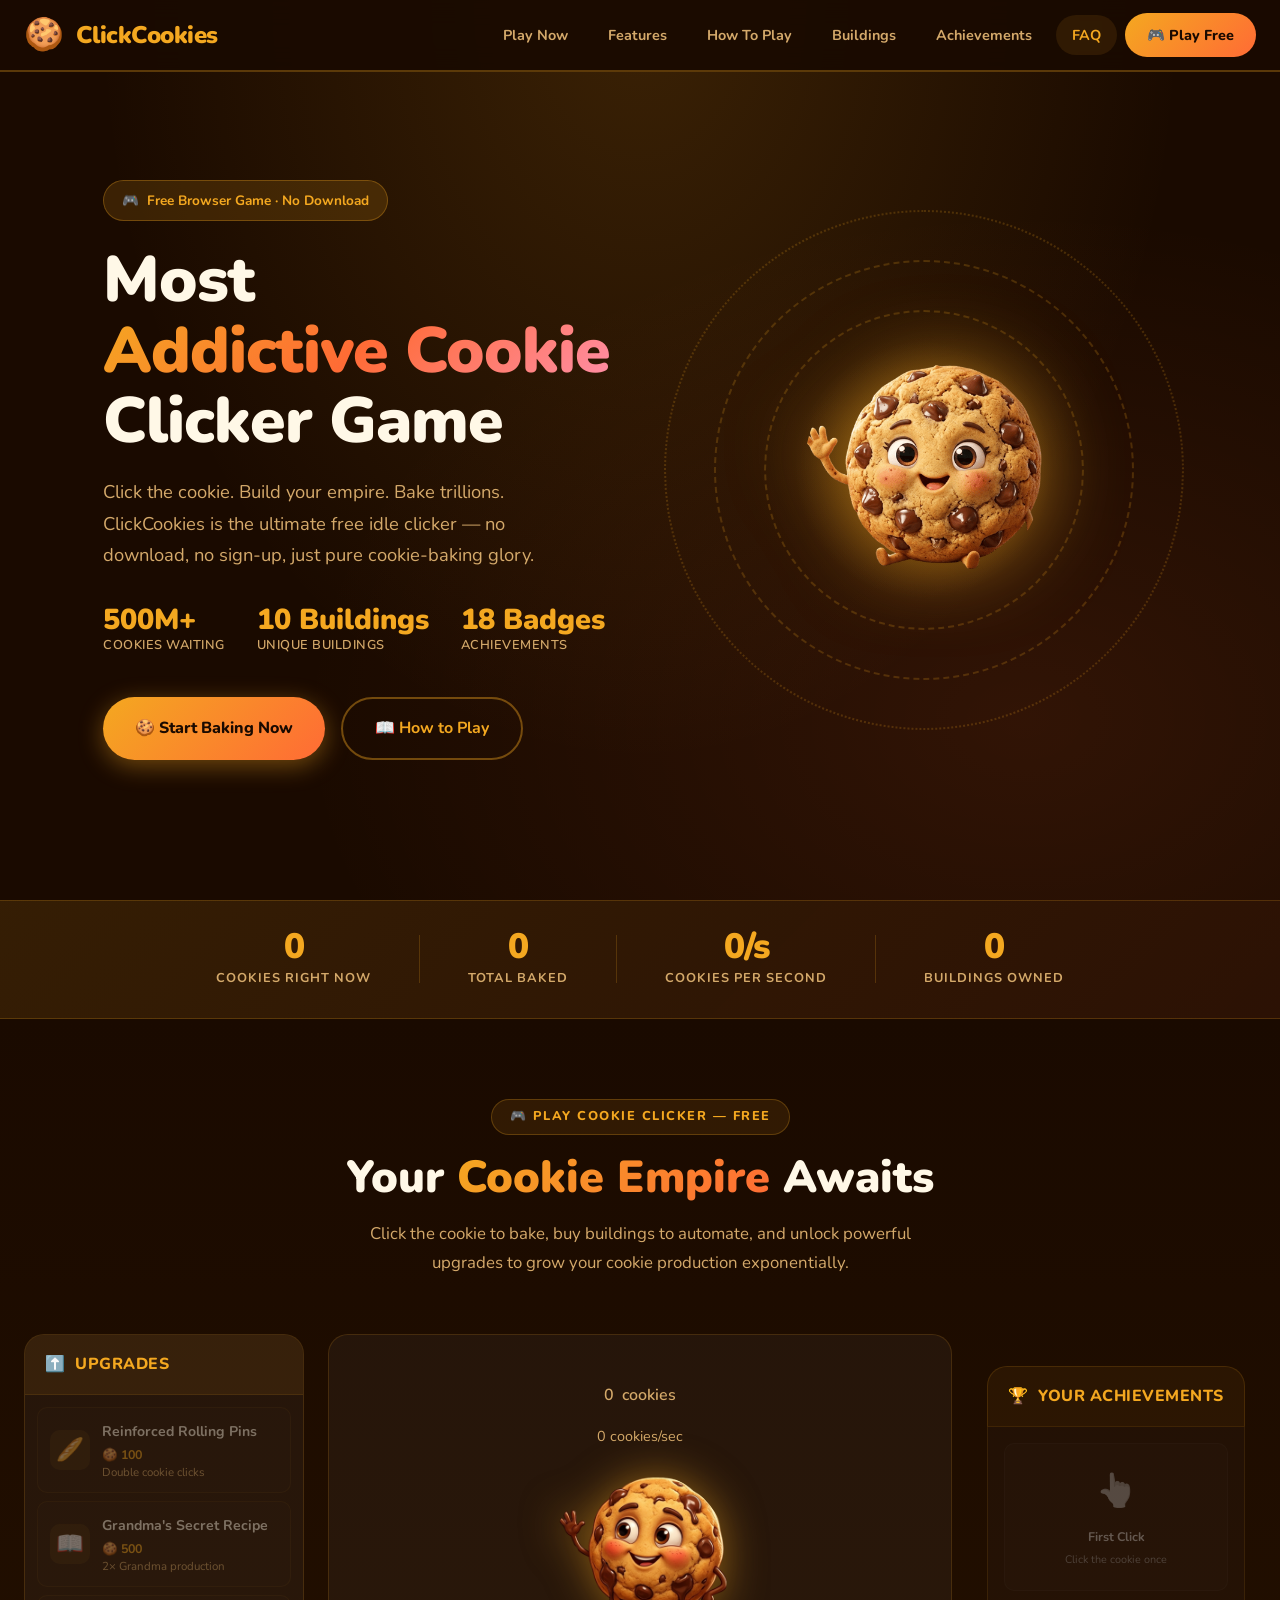
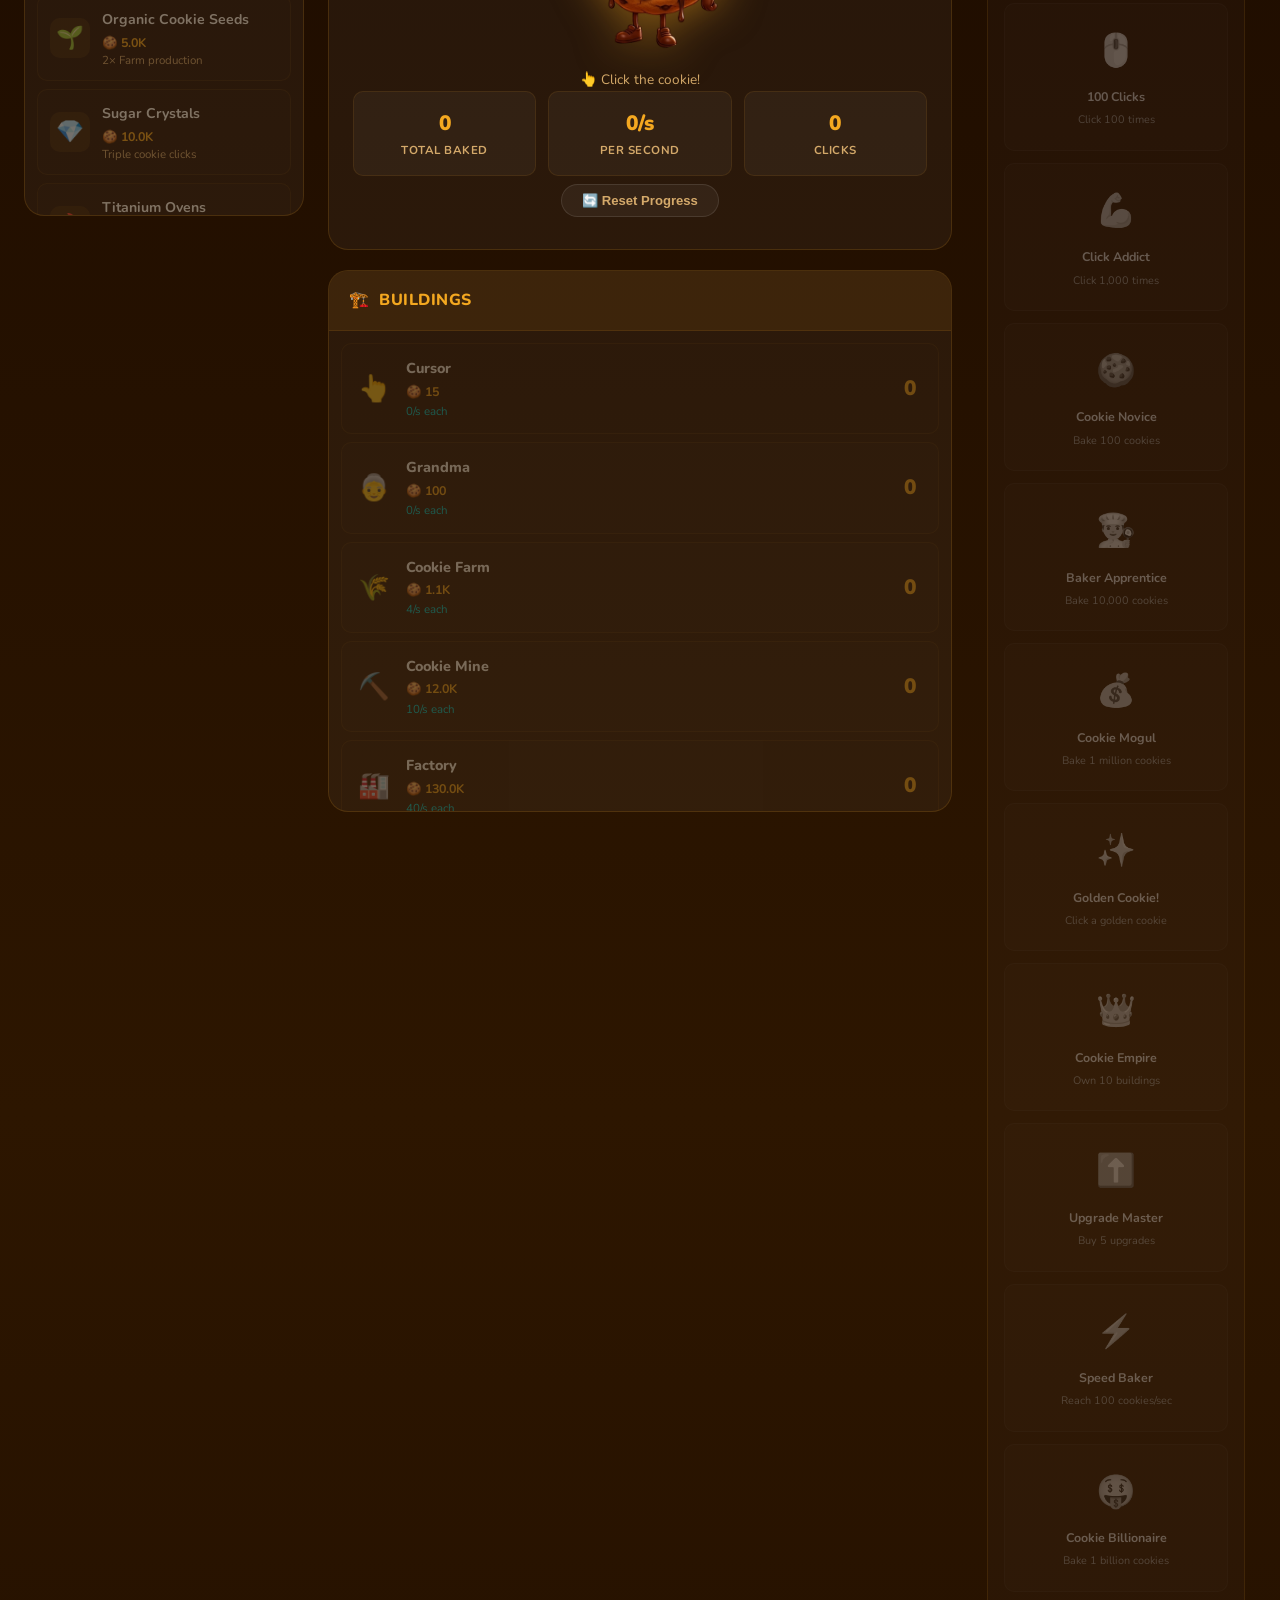
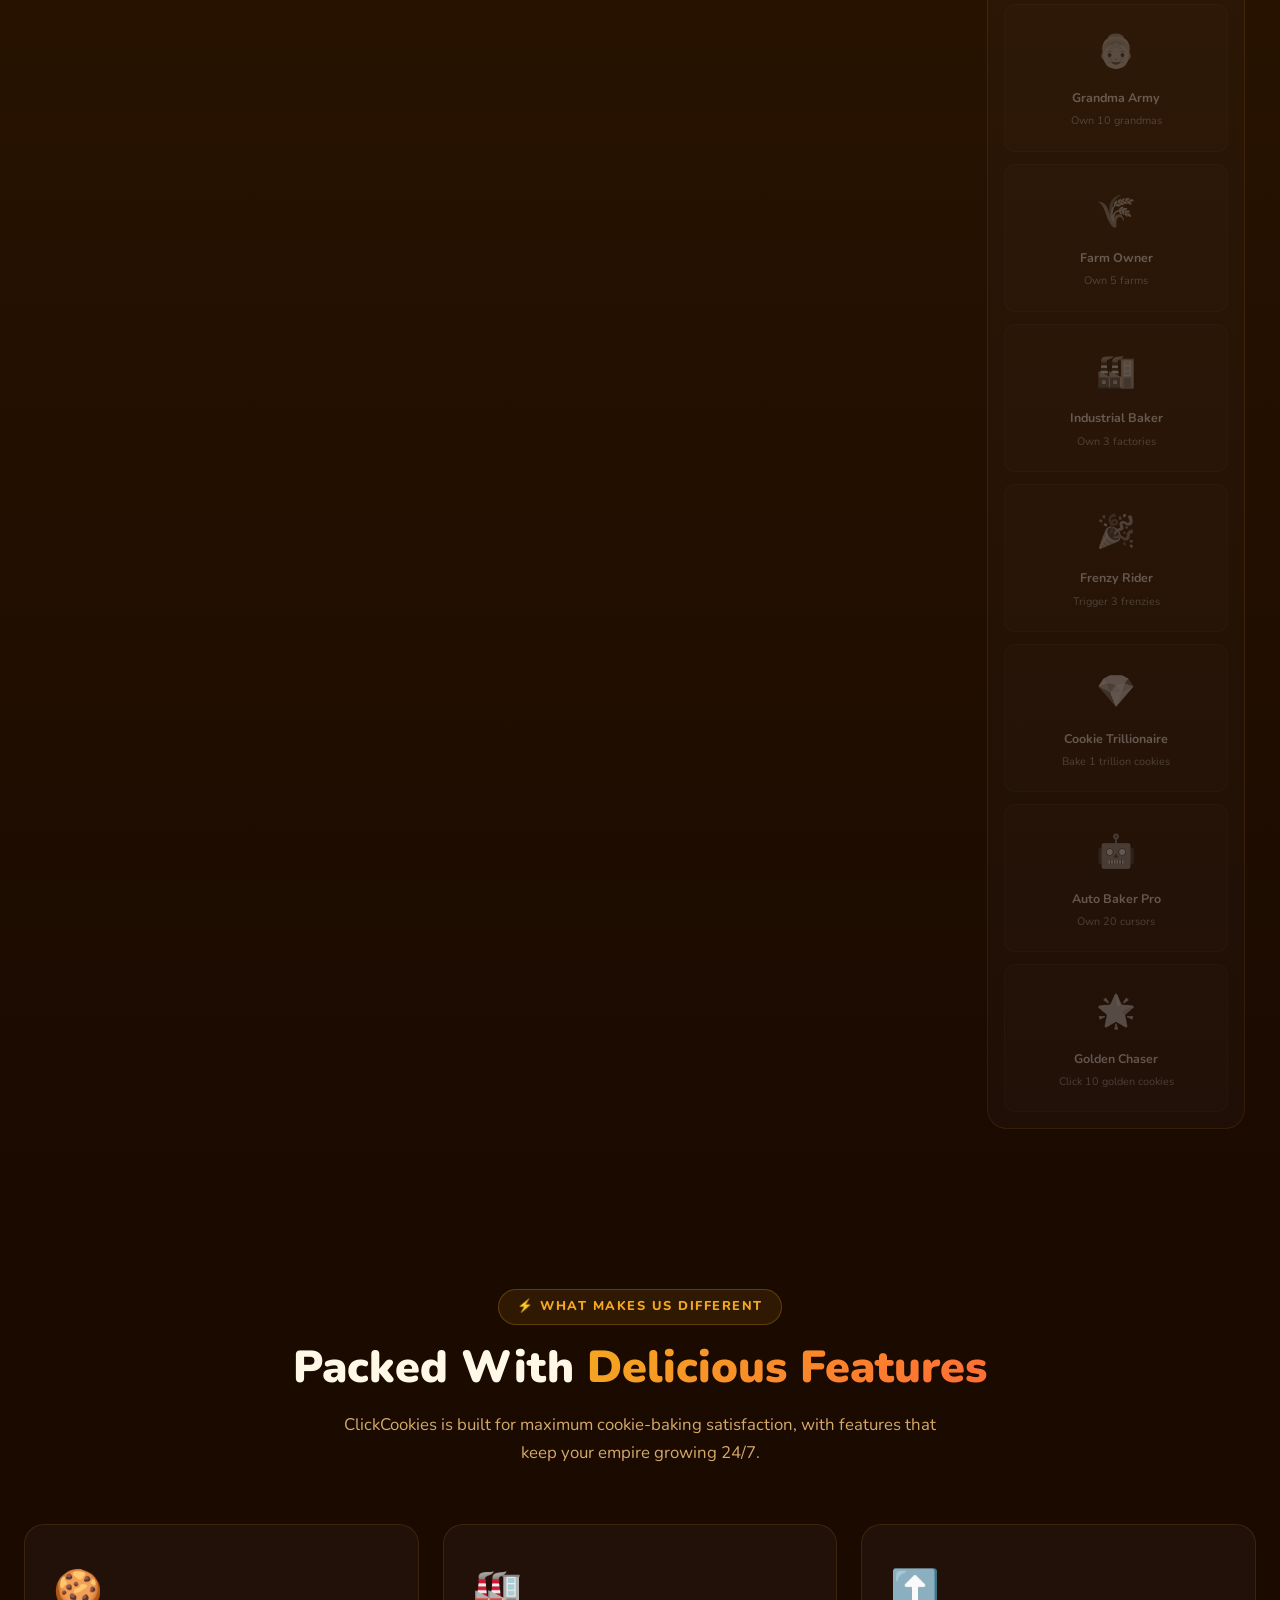
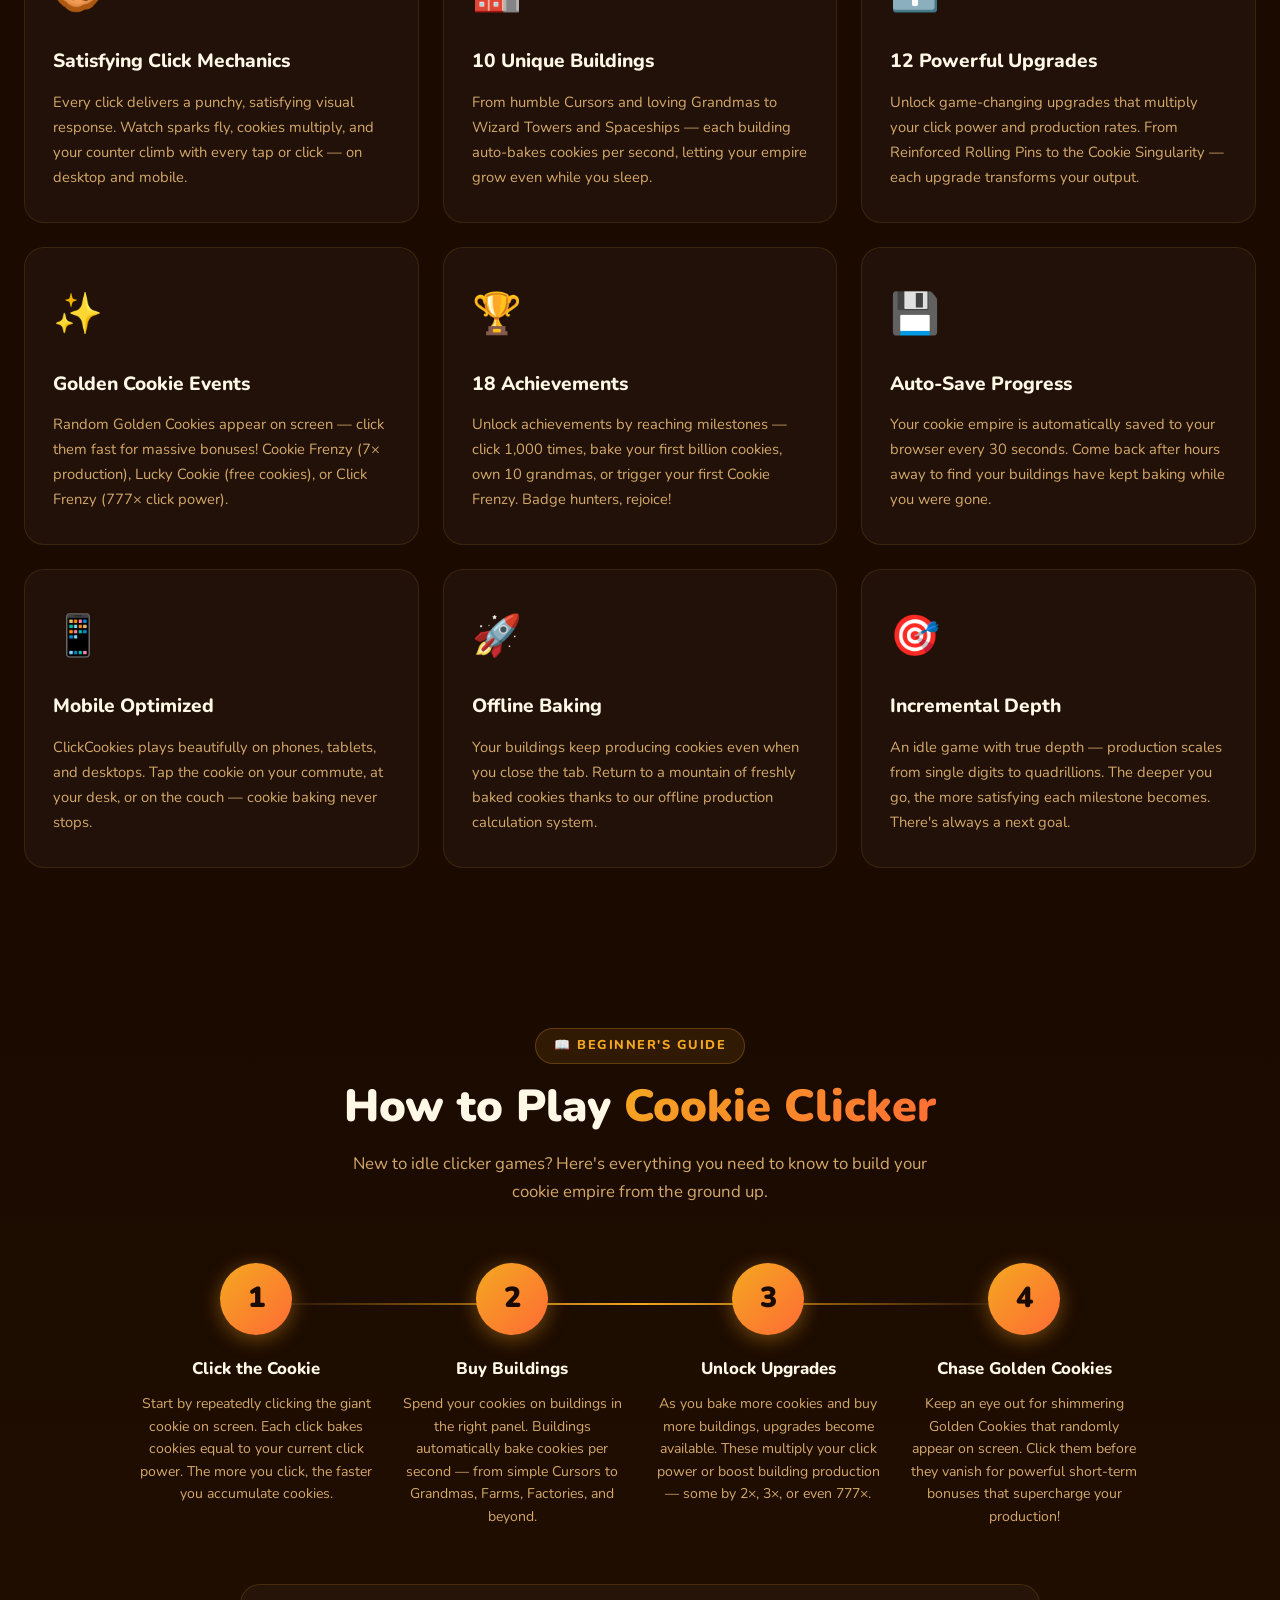
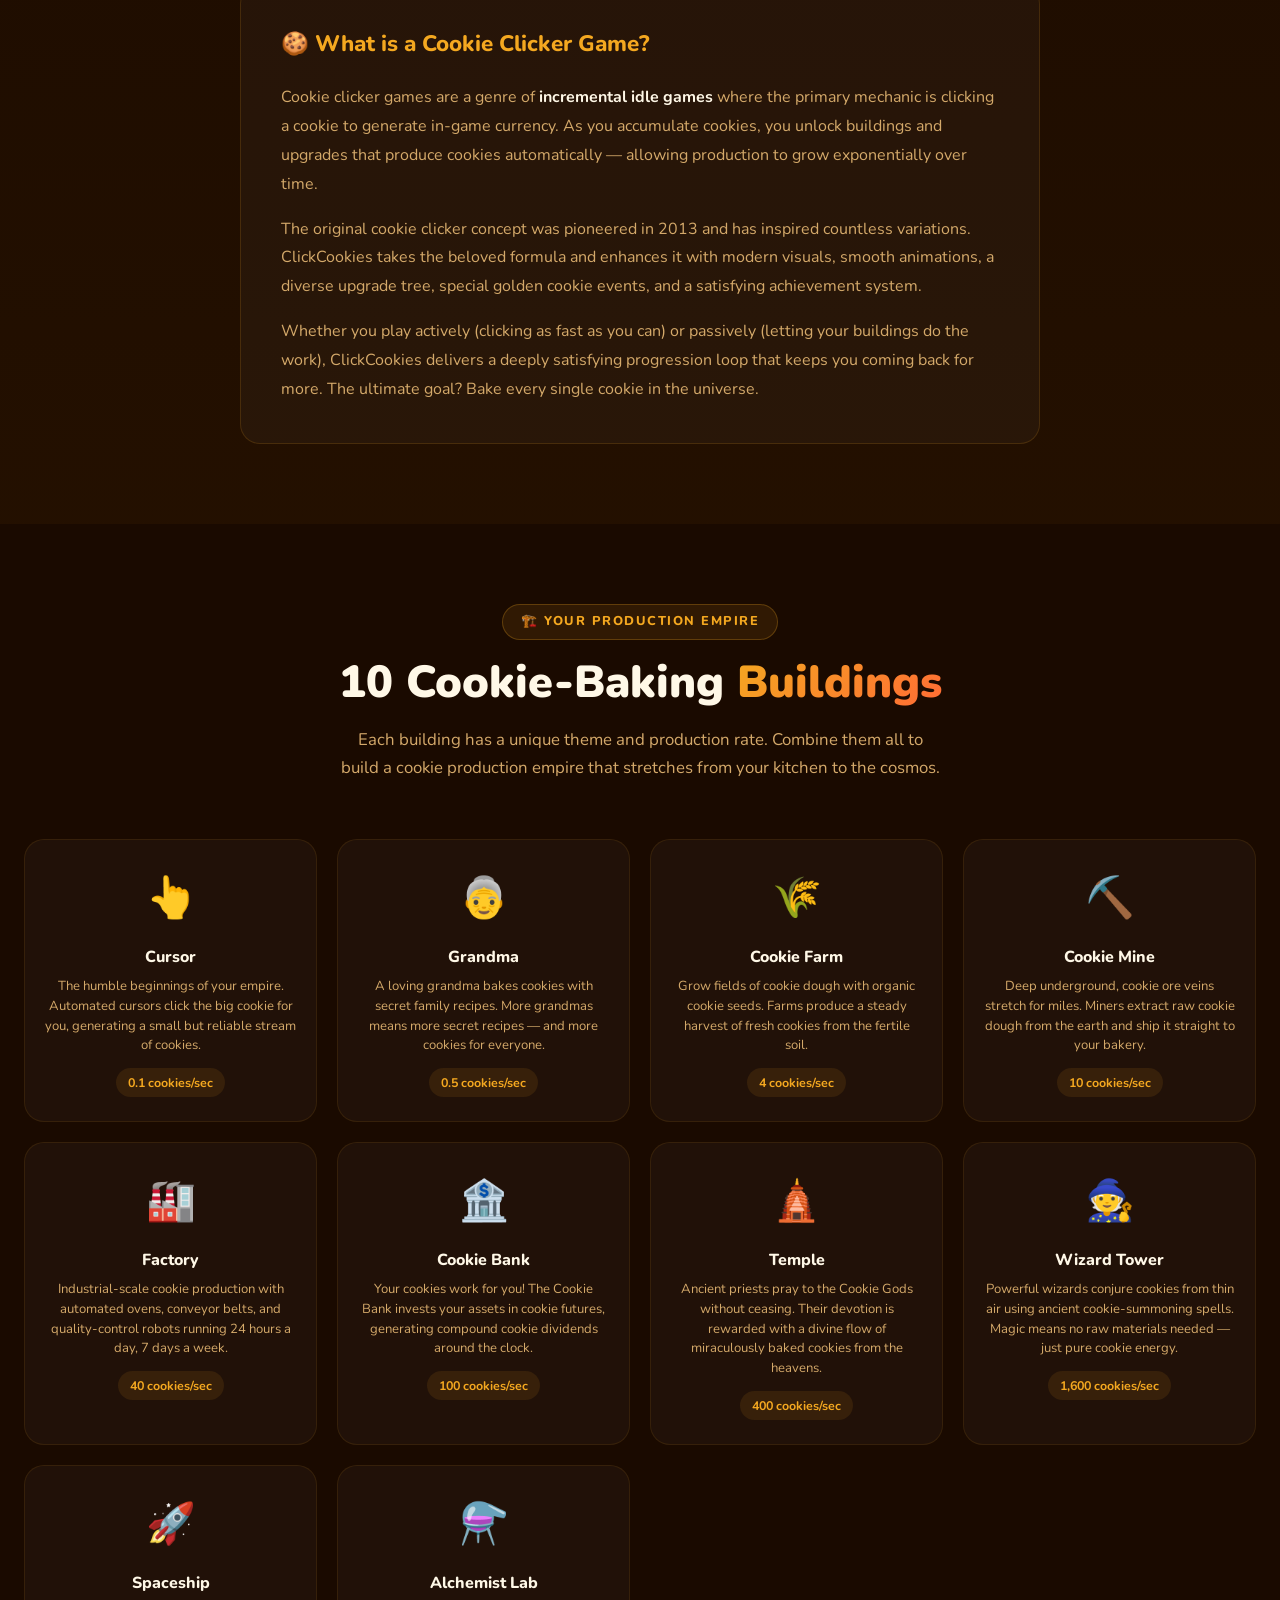
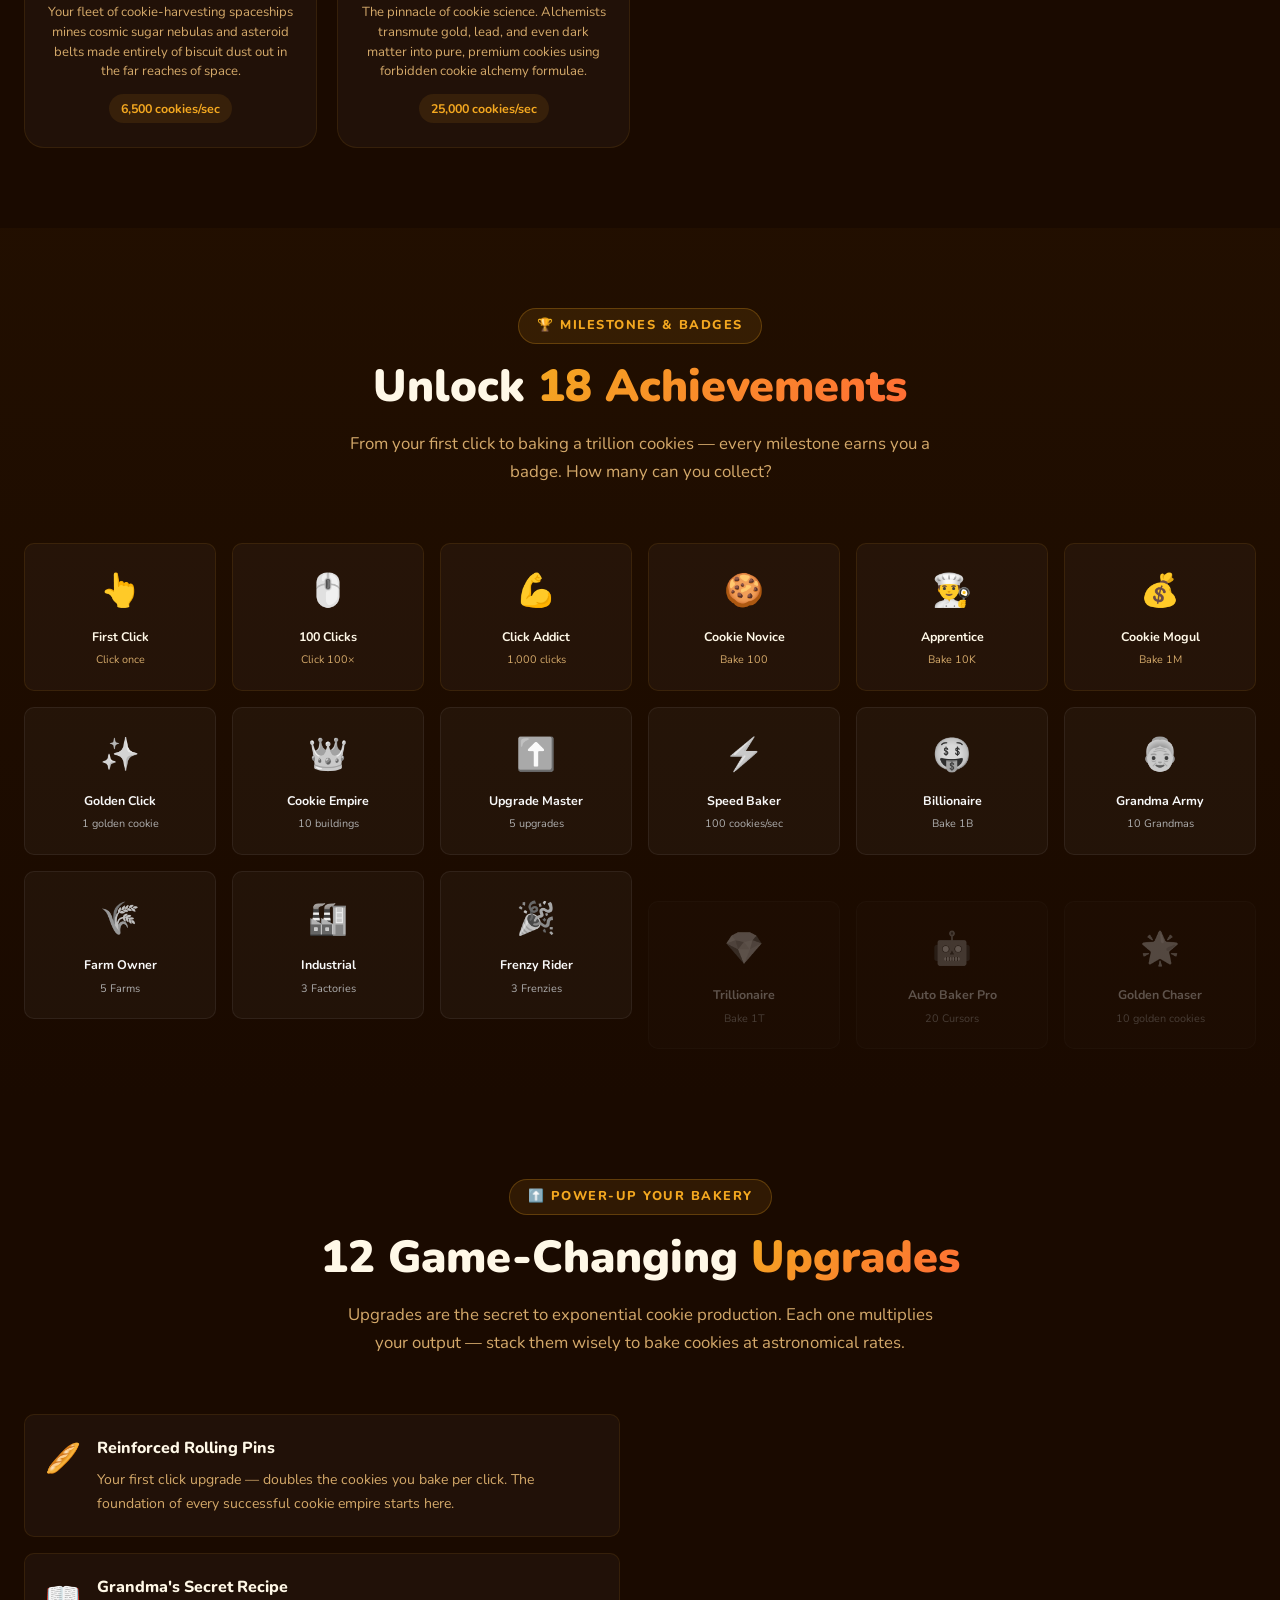
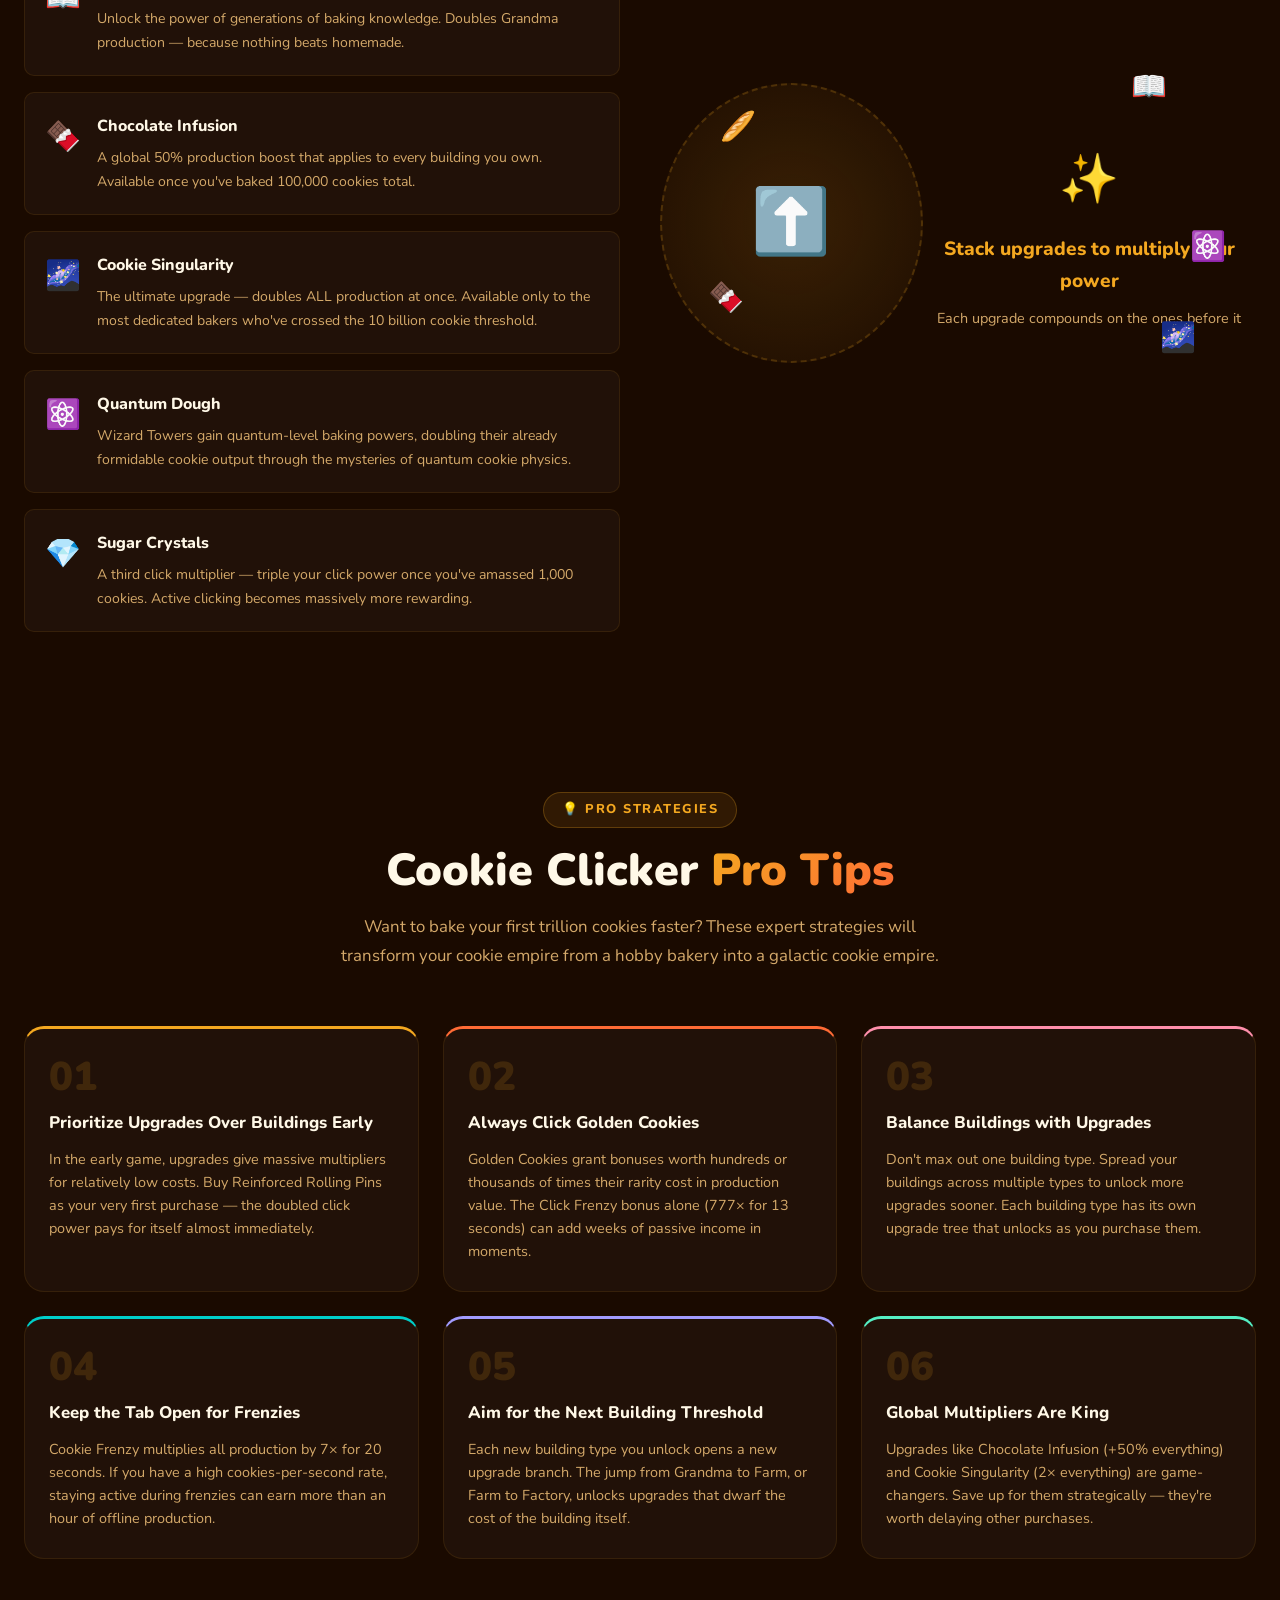
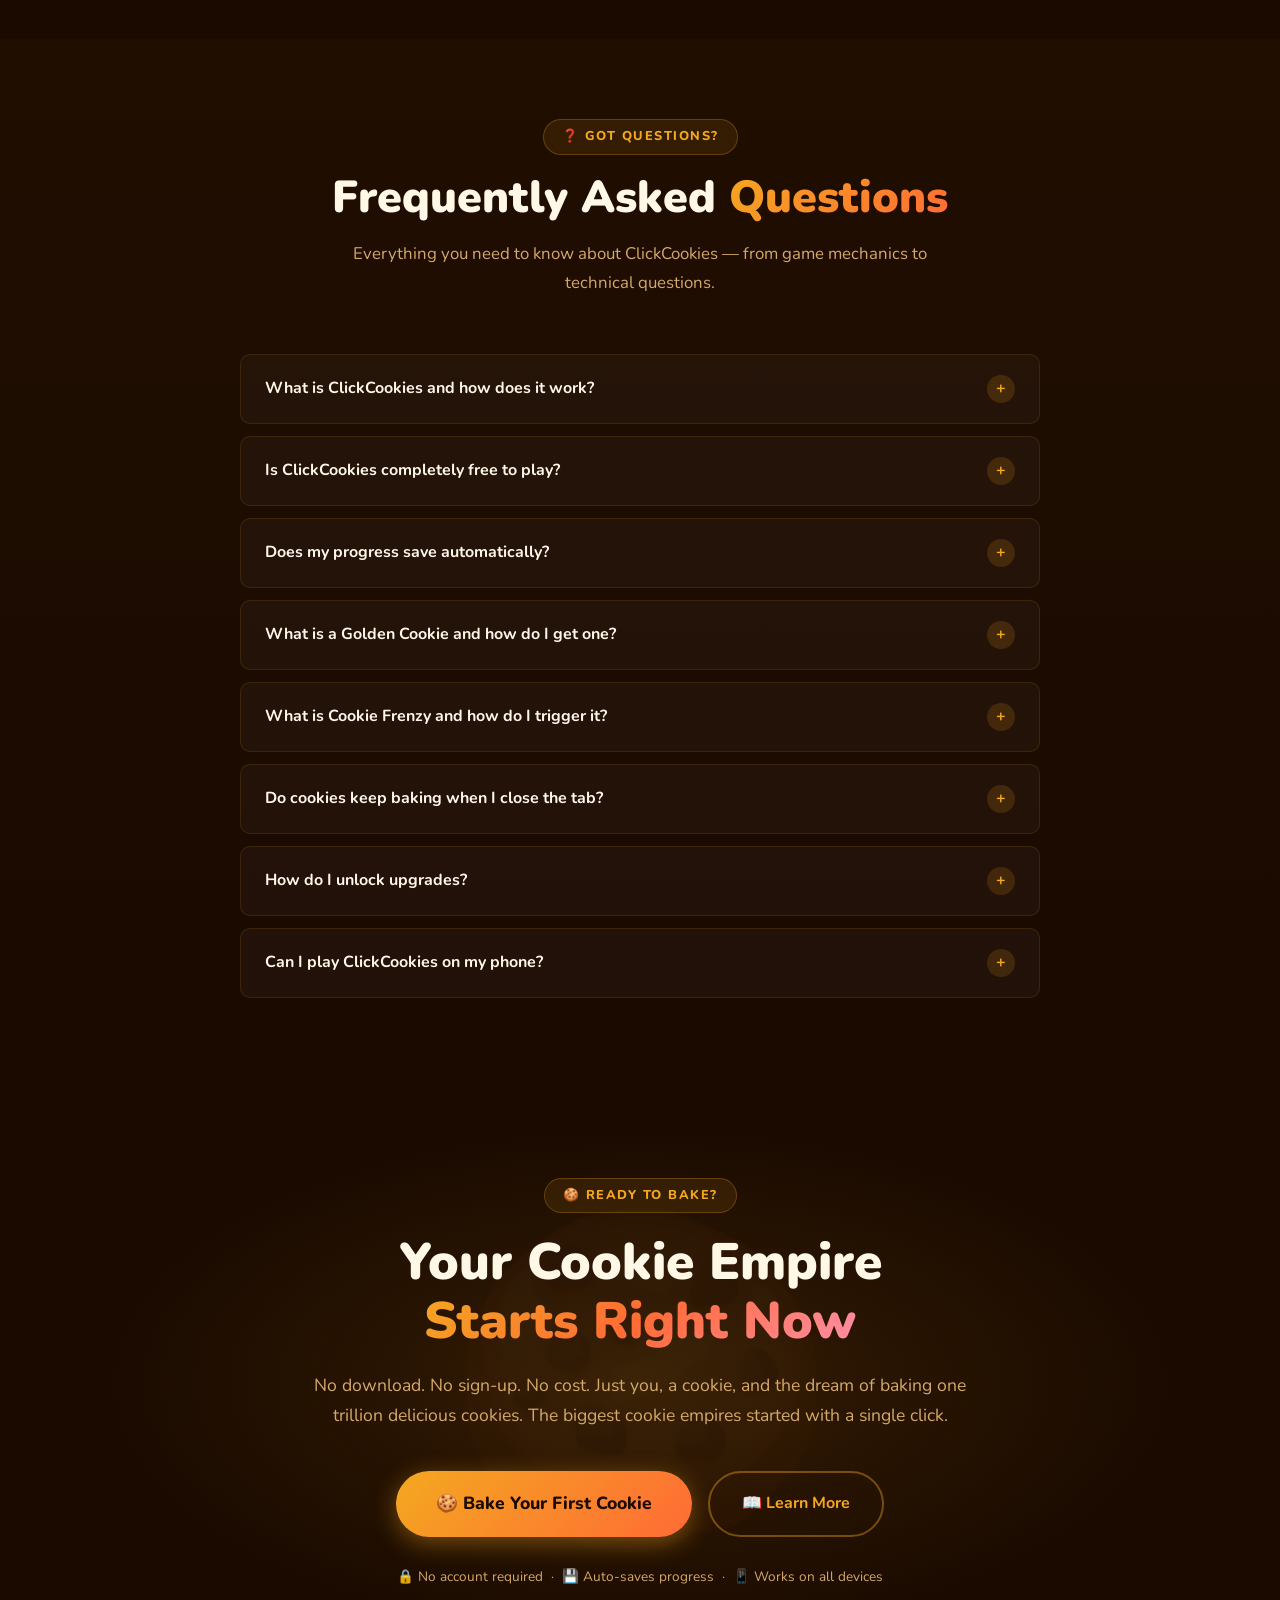
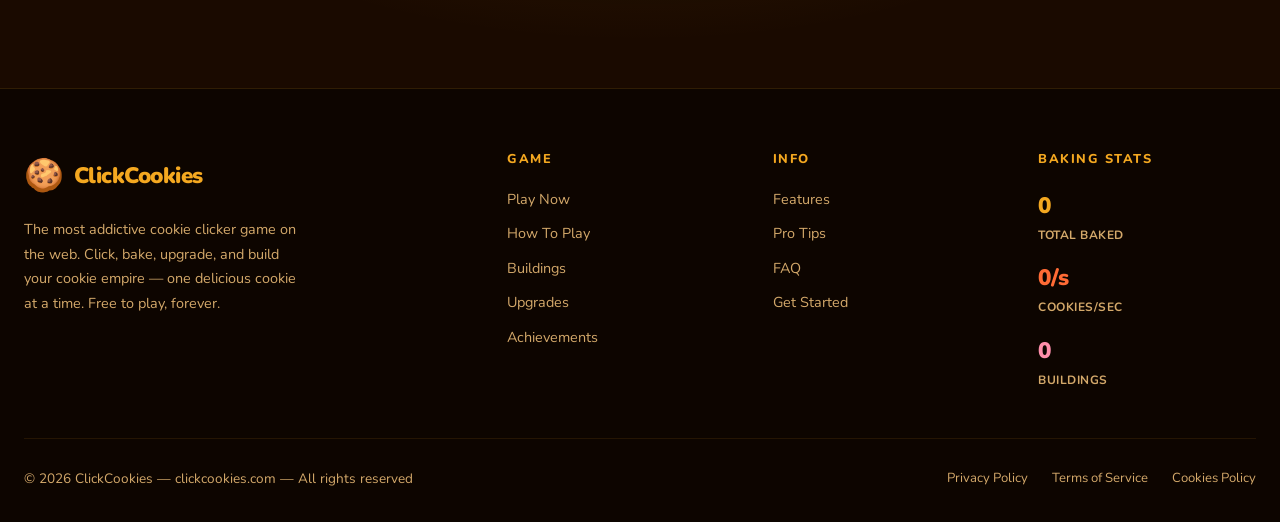
==== index.html @ e4f59bc6 "Update index.html" ====
<!DOCTYPE html>
<html lang="en">
<head>
  <meta charset="UTF-8" />
  <meta name="viewport" content="width=device-width, initial-scale=1.0" />
  <meta http-equiv="X-UA-Compatible" content="IE=edge" />

  <!-- ===== SEO Meta ===== -->
  <title>Cookie Clicker Unblocked — Free Cookie Clicker Game Online | Click Cookies</title>
  <meta name="description" content="Play ClickCookies, the ultimate free cookie clicker game online! Click cookies, build your bakery empire, unlock upgrades, earn achievements, and bake trillions of cookies. No download required." />
  <meta name="keywords" content="cookie clicker, cookie clicker game, click cookies, online cookie game, idle cookie game, cookie clicker online, free cookie game, baking game, idle clicker, incremental game, cookie empire, cookie upgrades, cookie buildings" />
  <meta name="author" content="ClickCookies" />
  <meta name="robots" content="index, follow" />
  <link rel="canonical" href="https://www.clickcookies.com/" />
  <link rel="icon" type="image/png" sizes="32x32" href="/favicon.png">

  <!-- Open Graph -->
  <meta property="og:type"        content="website" />
  <meta property="og:url"         content="https://www.clickcookies.com/" />
  <meta property="og:title"       content="ClickCookies — Free Cookie Clicker Game Online" />
  <meta property="og:description" content="The most addictive free cookie clicker game online. Click, bake, upgrade, and build your cookie empire. Play now — no download needed!" />
  <meta property="og:image"       content="https://www.clickcookies.com/images/og-image.png" />
  <meta property="og:site_name"   content="ClickCookies" />

  <!-- Twitter Card -->
  <meta name="twitter:card"        content="summary_large_image" />
  <meta name="twitter:site"        content="@clickcookies" />
  <meta name="twitter:title"       content="ClickCookies — Free Cookie Clicker Game" />
  <meta name="twitter:description" content="Click cookies, unlock upgrades, and build your bakery empire in the most addictive idle game online." />
  <meta name="twitter:image"       content="https://www.clickcookies.com/images/og-image.png" />

  <!-- ===== Schema Markup ===== -->
  <script type="application/ld+json">
  {
    "@context": "https://schema.org",
    "@type": "WebApplication",
    "name": "ClickCookies",
    "url": "https://www.clickcookies.com",
    "description": "Free cookie clicker game online. Click cookies, build buildings, unlock upgrades, and bake trillions of cookies in this addictive idle clicker game.",
    "applicationCategory": "Game",
    "genre": "Idle Clicker, Incremental Game",
    "operatingSystem": "Any (Browser-based)",
    "offers": {
      "@type": "Offer",
      "price": "0",
      "priceCurrency": "USD"
    },
    "publisher": {
      "@type": "Organization",
      "name": "ClickCookies",
      "url": "https://www.clickcookies.com"
    },
    "screenshot": "https://www.clickcookies.com/images/screenshot.png",
    "featureList": [
      "Cookie clicking mechanics",
      "10 unique buildings",
      "12 upgrades system",
      "18 achievements",
      "Golden cookie events",
      "Auto-save progress",
      "Mobile compatible"
    ]
  }
  </script>
  <script type="application/ld+json">
  {
    "@context": "https://schema.org",
    "@type": "FAQPage",
    "mainEntity": [
      {
        "@type": "Question",
        "name": "What is ClickCookies?",
        "acceptedAnswer": {
          "@type": "Answer",
          "text": "ClickCookies is a free browser-based cookie clicker idle game where you click a giant cookie to bake cookies, then spend them on buildings and upgrades to produce even more cookies automatically."
        }
      },
      {
        "@type": "Question",
        "name": "Is ClickCookies free to play?",
        "acceptedAnswer": {
          "@type": "Answer",
          "text": "Yes! ClickCookies is completely free to play with no downloads, no installations, and no purchases required. Just open your browser and start clicking."
        }
      },
      {
        "@type": "Question",
        "name": "Does ClickCookies save my progress?",
        "acceptedAnswer": {
          "@type": "Answer",
          "text": "Yes, your progress is automatically saved to your browser's local storage every 30 seconds. Your cookie empire will be waiting for you when you return."
        }
      },
      {
        "@type": "Question",
        "name": "What is a Golden Cookie in ClickCookies?",
        "acceptedAnswer": {
          "@type": "Answer",
          "text": "A Golden Cookie is a special shimmering cookie that randomly appears on screen. Click it quickly before it vanishes to receive a powerful bonus — like Cookie Frenzy (7× production for 20 seconds), Lucky Cookies (free cookies), or Click Frenzy (777× click power)."
        }
      }
    ]
  }
  </script>

  <!-- Preload fonts -->
  <link rel="preconnect" href="https://fonts.googleapis.com" />
  <link rel="preconnect" href="https://fonts.gstatic.com" crossorigin />
  <link href="https://fonts.googleapis.com/css2?family=Nunito:wght@400;600;700;800;900&display=swap" rel="stylesheet" />

  <link rel="stylesheet" href="css/style.css" />

  <!-- Favicon inline SVG -->
</head>
<body>

  <!-- ===== HEADER (JS component) ===== -->
  <header id="site-header" role="banner"></header>

  <!-- ===== FRENZY BANNER ===== -->
  <div class="frenzy-banner" role="alert" aria-live="polite">🎉 Cookie Frenzy!</div>

  <!-- ===== GOLDEN COOKIE ===== -->
  <div class="golden-cookie" id="golden-cookie" role="button" tabindex="0"
       aria-label="Click the Golden Cookie for a bonus!" onclick="window.CookieGameAPI && window.CookieGameAPI.collectGolden()">
    <div class="golden-pulse"></div>
    <img src="data:image/svg+xml,%3Csvg xmlns='http://www.w3.org/2000/svg' viewBox='0 0 100 100'%3E%3Ccircle cx='50' cy='50' r='48' fill='%23FFD700' stroke='%23FFA500' stroke-width='3'/%3E%3Ccircle cx='35' cy='38' r='6' fill='%23CC8800' opacity='.6'/%3E%3Ccircle cx='62' cy='32' r='4' fill='%23CC8800' opacity='.5'/%3E%3Ccircle cx='55' cy='60' r='7' fill='%23CC8800' opacity='.6'/%3E%3Ccircle cx='28' cy='58' r='5' fill='%23CC8800' opacity='.5'/%3E%3Ccircle cx='70' cy='55' r='4' fill='%23CC8800' opacity='.4'/%3E%3Ccircle cx='45' cy='75' r='5' fill='%23CC8800' opacity='.5'/%3E%3Ctext x='50' y='55' text-anchor='middle' font-size='28' opacity='.15'%3E✨%3C/text%3E%3C/svg%3E"
         alt="Golden Cookie bonus" />
  </div>

  <main>

    <!-- ===== SECTION 1: HERO ===== -->
    <section id="hero" aria-label="Hero — Play Cookie Clicker">
      <div class="hero-particles" aria-hidden="true"></div>
      <div class="hero-content">
        <div class="hero-text">
          <div class="hero-badge fade-in">
            <span>🎮</span> Free Browser Game · No Download
          </div>
          <h1 class="hero-title fade-in">
            Most<br/>
            <span class="highlight">Addictive Cookie</span><br/>
            Clicker Game
          </h1>
          <p class="hero-desc fade-in">
            Click the cookie. Build your empire. Bake trillions. ClickCookies is the ultimate free idle clicker — no download, no sign-up, just pure cookie-baking glory.
          </p>
          <div class="hero-stats fade-in">
            <div>
              <div class="hero-stat-num" data-count="500" data-suffix="M+">0</div>
              <div class="hero-stat-label">Cookies Waiting</div>
            </div>
            <div>
              <div class="hero-stat-num" data-count="10" data-suffix=" Buildings">0</div>
              <div class="hero-stat-label">Unique Buildings</div>
            </div>
            <div>
              <div class="hero-stat-num" data-count="18" data-suffix=" Badges">0</div>
              <div class="hero-stat-label">Achievements</div>
            </div>
          </div>
          <div class="hero-btns fade-in">
            <a href="#game" class="btn-primary">🍪 Start Baking Now</a>
            <a href="#how-to-play" class="btn-secondary">📖 How to Play</a>
          </div>
        </div>

        <div class="hero-cookie-wrap" aria-label="Click the cookie to start">
  <div class="hero-cookie-ring ring-1" aria-hidden="true"></div>
  <div class="hero-cookie-ring ring-2" aria-hidden="true"></div>
  <div class="hero-cookie-ring ring-3" aria-hidden="true"></div>
  <div class="cookie-glow" aria-hidden="true"></div>
  <div class="cookie-orbit orbit-1" aria-hidden="true">⭐</div>
  <div class="cookie-orbit orbit-2" aria-hidden="true">✨</div>
  <div class="cookie-orbit orbit-3" aria-hidden="true">🍫</div>
  
  <img
    src="/hero.png"
    alt="Giant Cookie — Click to bake cookies"
    class="hero-cookie-img"
    id="hero-cookie-btn"
    role="button"
    tabindex="0"
    aria-label="Click the cookie to bake"
  />
</div>
      </div>
    </section>

    <!-- ===== SECTION 2: LIVE STATS BANNER ===== -->
    <section id="cookie-counter" aria-label="Live game statistics">
      <div class="counter-inner">
        <div class="counter-item">
          <div class="counter-num" data-live="cookies">0</div>
          <div class="counter-label">Cookies Right Now</div>
        </div>
        <div class="counter-divider" aria-hidden="true"></div>
        <div class="counter-item">
          <div class="counter-num" data-live="total">0</div>
          <div class="counter-label">Total Baked</div>
        </div>
        <div class="counter-divider" aria-hidden="true"></div>
        <div class="counter-item">
          <div class="counter-num" data-live="cps">0/s</div>
          <div class="counter-label">Cookies Per Second</div>
        </div>
        <div class="counter-divider" aria-hidden="true"></div>
        <div class="counter-item">
          <div class="counter-num" data-live="buildings">0</div>
          <div class="counter-label">Buildings Owned</div>
        </div>
      </div>
    </section>

    <!-- ===== SECTION 3: THE GAME ===== -->
    <section id="game" aria-label="Cookie Clicker Game">
      <div class="section-header">
        <div class="section-eyebrow">🎮 Play Cookie Clicker — Free</div>
        <h2 class="section-title">Your <span class="grad">Cookie Empire</span> Awaits</h2>
        <p class="section-desc">Click the cookie to bake, buy buildings to automate, and unlock powerful upgrades to grow your cookie production exponentially.</p>
      </div>

      <div class="game-layout">

        <!-- Left: Upgrades -->
        <aside class="game-panel" aria-label="Upgrades">
          <div class="panel-header">
            <span>⬆️</span>
            <div class="panel-title">Upgrades</div>
          </div>
          <div class="upgrades-list" id="upgrades-list" role="list" aria-label="Available upgrades"></div>
        </aside>

        <!-- Center: Main Cookie -->
        <div class="game-center">
          <div class="cookie-clicker-area" role="main" aria-label="Cookie baking area">
            <div class="game-cookie-score">
              <span id="game-score">0</span>
              <span> cookies</span>
            </div>
            <div class="game-cps" id="game-cps-bar">0 cookies/sec</div>
<button class="game-cookie-btn" id="game-cookie-btn" aria-label="Click to bake a cookie">
  <img src="/clickcookie.png" alt="Cookie — click me!" />
</button>
<div class="click-hint" aria-hidden="true">👆 Click the cookie!</div>

          <div class="game-stats-bar">
            <div class="stat-card">
              <div class="stat-card-val" id="game-total">0</div>
              <div class="stat-card-lbl">Total Baked</div>
            </div>
            <div class="stat-card">
              <div class="stat-card-val" id="game-cps">0/s</div>
              <div class="stat-card-lbl">Per Second</div>
            </div>
            <div class="stat-card">
              <div class="stat-card-val" id="game-clicks">0</div>
              <div class="stat-card-lbl">Clicks</div>
            </div>
          </div>

          <div style="text-align:center;margin-top:8px;">
            <button onclick="window.CookieGameAPI && window.CookieGameAPI.resetGame()"
              style="background:rgba(255,255,255,0.05);border:1px solid rgba(255,255,255,0.1);color:var(--text-muted);padding:8px 20px;border-radius:50px;cursor:pointer;font-size:0.82rem;font-weight:700;transition:all 0.2s;"
              onmouseover="this.style.borderColor='rgba(255,107,53,0.4)';this.style.color='var(--cookie-warm)'"
              onmouseout="this.style.borderColor='rgba(255,255,255,0.1)';this.style.color='var(--text-muted)'"
              aria-label="Reset game progress">
              🔄 Reset Progress
            </button>
          </div>
        </div>

        <!-- Right: Buildings -->
        <aside class="game-panel" aria-label="Buildings">
          <div class="panel-header">
            <span>🏗️</span>
            <div class="panel-title">Buildings</div>
          </div>
          <div class="buildings-list" id="buildings-list" role="list" aria-label="Available buildings"></div>
        </aside>

      </div>

      <!-- In-game Achievements -->
      <div style="max-width:1280px;margin:32px auto 0;">
        <div class="panel-header" style="background:rgba(244,168,32,0.06);border:1px solid rgba(244,168,32,0.15);border-radius:var(--radius) var(--radius) 0 0;border-bottom:1px solid rgba(244,168,32,0.1);">
          <span>🏆</span>
          <div class="panel-title">Your Achievements</div>
        </div>
        <div id="achievements-game-grid"
          style="display:grid;grid-template-columns:repeat(auto-fill,minmax(140px,1fr));gap:12px;padding:16px;background:rgba(255,255,255,0.02);border:1px solid rgba(244,168,32,0.1);border-top:none;border-radius:0 0 var(--radius) var(--radius);"
          role="list" aria-label="Achievements">
        </div>
      </div>
    </section>

    <!-- ===== SECTION 4: FEATURES ===== -->
    <section id="features" aria-labelledby="features-title">
      <div class="section-header">
        <div class="section-eyebrow">⚡ What Makes Us Different</div>
        <h2 class="section-title" id="features-title">Packed With <span class="grad">Delicious Features</span></h2>
        <p class="section-desc">ClickCookies is built for maximum cookie-baking satisfaction, with features that keep your empire growing 24/7.</p>
      </div>
      <div class="features-grid" style="max-width:1280px;margin:0 auto;">
        <article class="feature-card fade-in">
          <span class="feature-icon">🍪</span>
          <h3 class="feature-title">Satisfying Click Mechanics</h3>
          <p class="feature-text">Every click delivers a punchy, satisfying visual response. Watch sparks fly, cookies multiply, and your counter climb with every tap or click — on desktop and mobile.</p>
        </article>
        <article class="feature-card fade-in">
          <span class="feature-icon">🏭</span>
          <h3 class="feature-title">10 Unique Buildings</h3>
          <p class="feature-text">From humble Cursors and loving Grandmas to Wizard Towers and Spaceships — each building auto-bakes cookies per second, letting your empire grow even while you sleep.</p>
        </article>
        <article class="feature-card fade-in">
          <span class="feature-icon">⬆️</span>
          <h3 class="feature-title">12 Powerful Upgrades</h3>
          <p class="feature-text">Unlock game-changing upgrades that multiply your click power and production rates. From Reinforced Rolling Pins to the Cookie Singularity — each upgrade transforms your output.</p>
        </article>
        <article class="feature-card fade-in">
          <span class="feature-icon">✨</span>
          <h3 class="feature-title">Golden Cookie Events</h3>
          <p class="feature-text">Random Golden Cookies appear on screen — click them fast for massive bonuses! Cookie Frenzy (7× production), Lucky Cookie (free cookies), or Click Frenzy (777× click power).</p>
        </article>
        <article class="feature-card fade-in">
          <span class="feature-icon">🏆</span>
          <h3 class="feature-title">18 Achievements</h3>
          <p class="feature-text">Unlock achievements by reaching milestones — click 1,000 times, bake your first billion cookies, own 10 grandmas, or trigger your first Cookie Frenzy. Badge hunters, rejoice!</p>
        </article>
        <article class="feature-card fade-in">
          <span class="feature-icon">💾</span>
          <h3 class="feature-title">Auto-Save Progress</h3>
          <p class="feature-text">Your cookie empire is automatically saved to your browser every 30 seconds. Come back after hours away to find your buildings have kept baking while you were gone.</p>
        </article>
        <article class="feature-card fade-in">
          <span class="feature-icon">📱</span>
          <h3 class="feature-title">Mobile Optimized</h3>
          <p class="feature-text">ClickCookies plays beautifully on phones, tablets, and desktops. Tap the cookie on your commute, at your desk, or on the couch — cookie baking never stops.</p>
        </article>
        <article class="feature-card fade-in">
          <span class="feature-icon">🚀</span>
          <h3 class="feature-title">Offline Baking</h3>
          <p class="feature-text">Your buildings keep producing cookies even when you close the tab. Return to a mountain of freshly baked cookies thanks to our offline production calculation system.</p>
        </article>
        <article class="feature-card fade-in">
          <span class="feature-icon">🎯</span>
          <h3 class="feature-title">Incremental Depth</h3>
          <p class="feature-text">An idle game with true depth — production scales from single digits to quadrillions. The deeper you go, the more satisfying each milestone becomes. There's always a next goal.</p>
        </article>
      </div>
    </section>

    <!-- ===== SECTION 5: HOW TO PLAY ===== -->
    <section id="how-to-play" aria-labelledby="htp-title">
      <div class="section-header">
        <div class="section-eyebrow">📖 Beginner's Guide</div>
        <h2 class="section-title" id="htp-title">How to Play <span class="grad">Cookie Clicker</span></h2>
        <p class="section-desc">New to idle clicker games? Here's everything you need to know to build your cookie empire from the ground up.</p>
      </div>
      <div class="steps-grid">
        <div class="step-card fade-in">
          <div class="step-num">1</div>
          <h3 class="step-title">Click the Cookie</h3>
          <p class="step-text">Start by repeatedly clicking the giant cookie on screen. Each click bakes cookies equal to your current click power. The more you click, the faster you accumulate cookies.</p>
        </div>
        <div class="step-card fade-in">
          <div class="step-num">2</div>
          <h3 class="step-title">Buy Buildings</h3>
          <p class="step-text">Spend your cookies on buildings in the right panel. Buildings automatically bake cookies per second — from simple Cursors to Grandmas, Farms, Factories, and beyond.</p>
        </div>
        <div class="step-card fade-in">
          <div class="step-num">3</div>
          <h3 class="step-title">Unlock Upgrades</h3>
          <p class="step-text">As you bake more cookies and buy more buildings, upgrades become available. These multiply your click power or boost building production — some by 2×, 3×, or even 777×.</p>
        </div>
        <div class="step-card fade-in">
          <div class="step-num">4</div>
          <h3 class="step-title">Chase Golden Cookies</h3>
          <p class="step-text">Keep an eye out for shimmering Golden Cookies that randomly appear on screen. Click them before they vanish for powerful short-term bonuses that supercharge your production!</p>
        </div>
      </div>

      <div style="max-width:800px;margin:56px auto 0;background:rgba(255,255,255,0.03);border:1px solid rgba(244,168,32,0.15);border-radius:var(--radius);padding:40px;" class="fade-in">
        <h3 style="font-size:1.4rem;font-weight:800;margin-bottom:20px;color:var(--cookie-gold);">🍪 What is a Cookie Clicker Game?</h3>
        <p style="color:var(--text-muted);line-height:1.8;margin-bottom:16px;">
          Cookie clicker games are a genre of <strong style="color:var(--text-light);">incremental idle games</strong> where the primary mechanic is clicking a cookie to generate in-game currency. As you accumulate cookies, you unlock buildings and upgrades that produce cookies automatically — allowing production to grow exponentially over time.
        </p>
        <p style="color:var(--text-muted);line-height:1.8;margin-bottom:16px;">
          The original cookie clicker concept was pioneered in 2013 and has inspired countless variations. ClickCookies takes the beloved formula and enhances it with modern visuals, smooth animations, a diverse upgrade tree, special golden cookie events, and a satisfying achievement system.
        </p>
        <p style="color:var(--text-muted);line-height:1.8;">
          Whether you play actively (clicking as fast as you can) or passively (letting your buildings do the work), ClickCookies delivers a deeply satisfying progression loop that keeps you coming back for more. The ultimate goal? Bake every single cookie in the universe.
        </p>
      </div>
    </section>

    <!-- ===== SECTION 6: BUILDINGS ===== -->
    <section id="buildings-info" aria-labelledby="buildings-title">
      <div class="section-header">
        <div class="section-eyebrow">🏗️ Your Production Empire</div>
        <h2 class="section-title" id="buildings-title">10 Cookie-Baking <span class="grad">Buildings</span></h2>
        <p class="section-desc">Each building has a unique theme and production rate. Combine them all to build a cookie production empire that stretches from your kitchen to the cosmos.</p>
      </div>
      <div class="buildings-showcase">
        <div class="building-card fade-in">
          <div class="building-card-icon">👆</div>
          <h3 class="building-card-name">Cursor</h3>
          <p class="building-card-desc">The humble beginnings of your empire. Automated cursors click the big cookie for you, generating a small but reliable stream of cookies.</p>
          <span class="building-card-stat">0.1 cookies/sec</span>
        </div>
        <div class="building-card fade-in">
          <div class="building-card-icon">👵</div>
          <h3 class="building-card-name">Grandma</h3>
          <p class="building-card-desc">A loving grandma bakes cookies with secret family recipes. More grandmas means more secret recipes — and more cookies for everyone.</p>
          <span class="building-card-stat">0.5 cookies/sec</span>
        </div>
        <div class="building-card fade-in">
          <div class="building-card-icon">🌾</div>
          <h3 class="building-card-name">Cookie Farm</h3>
          <p class="building-card-desc">Grow fields of cookie dough with organic cookie seeds. Farms produce a steady harvest of fresh cookies from the fertile soil.</p>
          <span class="building-card-stat">4 cookies/sec</span>
        </div>
        <div class="building-card fade-in">
          <div class="building-card-icon">⛏️</div>
          <h3 class="building-card-name">Cookie Mine</h3>
          <p class="building-card-desc">Deep underground, cookie ore veins stretch for miles. Miners extract raw cookie dough from the earth and ship it straight to your bakery.</p>
          <span class="building-card-stat">10 cookies/sec</span>
        </div>
        <div class="building-card fade-in">
          <div class="building-card-icon">🏭</div>
          <h3 class="building-card-name">Factory</h3>
          <p class="building-card-desc">Industrial-scale cookie production with automated ovens, conveyor belts, and quality-control robots running 24 hours a day, 7 days a week.</p>
          <span class="building-card-stat">40 cookies/sec</span>
        </div>
        <div class="building-card fade-in">
          <div class="building-card-icon">🏦</div>
          <h3 class="building-card-name">Cookie Bank</h3>
          <p class="building-card-desc">Your cookies work for you! The Cookie Bank invests your assets in cookie futures, generating compound cookie dividends around the clock.</p>
          <span class="building-card-stat">100 cookies/sec</span>
        </div>
        <div class="building-card fade-in">
          <div class="building-card-icon">🛕</div>
          <h3 class="building-card-name">Temple</h3>
          <p class="building-card-desc">Ancient priests pray to the Cookie Gods without ceasing. Their devotion is rewarded with a divine flow of miraculously baked cookies from the heavens.</p>
          <span class="building-card-stat">400 cookies/sec</span>
        </div>
        <div class="building-card fade-in">
          <div class="building-card-icon">🧙</div>
          <h3 class="building-card-name">Wizard Tower</h3>
          <p class="building-card-desc">Powerful wizards conjure cookies from thin air using ancient cookie-summoning spells. Magic means no raw materials needed — just pure cookie energy.</p>
          <span class="building-card-stat">1,600 cookies/sec</span>
        </div>
        <div class="building-card fade-in">
          <div class="building-card-icon">🚀</div>
          <h3 class="building-card-name">Spaceship</h3>
          <p class="building-card-desc">Your fleet of cookie-harvesting spaceships mines cosmic sugar nebulas and asteroid belts made entirely of biscuit dust out in the far reaches of space.</p>
          <span class="building-card-stat">6,500 cookies/sec</span>
        </div>
        <div class="building-card fade-in">
          <div class="building-card-icon">⚗️</div>
          <h3 class="building-card-name">Alchemist Lab</h3>
          <p class="building-card-desc">The pinnacle of cookie science. Alchemists transmute gold, lead, and even dark matter into pure, premium cookies using forbidden cookie alchemy formulae.</p>
          <span class="building-card-stat">25,000 cookies/sec</span>
        </div>
      </div>
    </section>

    <!-- ===== SECTION 7: ACHIEVEMENTS ===== -->
    <section id="achievements" aria-labelledby="achievements-title">
      <div class="section-header">
        <div class="section-eyebrow">🏆 Milestones & Badges</div>
        <h2 class="section-title" id="achievements-title">Unlock <span class="grad">18 Achievements</span></h2>
        <p class="section-desc">From your first click to baking a trillion cookies — every milestone earns you a badge. How many can you collect?</p>
      </div>
      <div class="achievements-grid" style="max-width:1280px;margin:0 auto;">
        <div class="achievement-badge fade-in"><div class="ach-icon">👆</div><div class="ach-name">First Click</div><div class="ach-req">Click once</div></div>
        <div class="achievement-badge fade-in"><div class="ach-icon">🖱️</div><div class="ach-name">100 Clicks</div><div class="ach-req">Click 100×</div></div>
        <div class="achievement-badge fade-in"><div class="ach-icon">💪</div><div class="ach-name">Click Addict</div><div class="ach-req">1,000 clicks</div></div>
        <div class="achievement-badge fade-in"><div class="ach-icon">🍪</div><div class="ach-name">Cookie Novice</div><div class="ach-req">Bake 100</div></div>
        <div class="achievement-badge fade-in"><div class="ach-icon">👨‍🍳</div><div class="ach-name">Apprentice</div><div class="ach-req">Bake 10K</div></div>
        <div class="achievement-badge fade-in"><div class="ach-icon">💰</div><div class="ach-name">Cookie Mogul</div><div class="ach-req">Bake 1M</div></div>
        <div class="achievement-badge locked fade-in"><div class="ach-icon">✨</div><div class="ach-name">Golden Click</div><div class="ach-req">1 golden cookie</div></div>
        <div class="achievement-badge locked fade-in"><div class="ach-icon">👑</div><div class="ach-name">Cookie Empire</div><div class="ach-req">10 buildings</div></div>
        <div class="achievement-badge locked fade-in"><div class="ach-icon">⬆️</div><div class="ach-name">Upgrade Master</div><div class="ach-req">5 upgrades</div></div>
        <div class="achievement-badge locked fade-in"><div class="ach-icon">⚡</div><div class="ach-name">Speed Baker</div><div class="ach-req">100 cookies/sec</div></div>
        <div class="achievement-badge locked fade-in"><div class="ach-icon">🤑</div><div class="ach-name">Billionaire</div><div class="ach-req">Bake 1B</div></div>
        <div class="achievement-badge locked fade-in"><div class="ach-icon">👵</div><div class="ach-name">Grandma Army</div><div class="ach-req">10 Grandmas</div></div>
        <div class="achievement-badge locked fade-in"><div class="ach-icon">🌾</div><div class="ach-name">Farm Owner</div><div class="ach-req">5 Farms</div></div>
        <div class="achievement-badge locked fade-in"><div class="ach-icon">🏭</div><div class="ach-name">Industrial</div><div class="ach-req">3 Factories</div></div>
        <div class="achievement-badge locked fade-in"><div class="ach-icon">🎉</div><div class="ach-name">Frenzy Rider</div><div class="ach-req">3 Frenzies</div></div>
        <div class="achievement-badge locked fade-in"><div class="ach-icon">💎</div><div class="ach-name">Trillionaire</div><div class="ach-req">Bake 1T</div></div>
        <div class="achievement-badge locked fade-in"><div class="ach-icon">🤖</div><div class="ach-name">Auto Baker Pro</div><div class="ach-req">20 Cursors</div></div>
        <div class="achievement-badge locked fade-in"><div class="ach-icon">🌟</div><div class="ach-name">Golden Chaser</div><div class="ach-req">10 golden cookies</div></div>
      </div>
    </section>

    <!-- ===== SECTION 8: UPGRADES INFO ===== -->
    <section id="upgrades-info" aria-labelledby="upgrades-title">
      <div class="section-header">
        <div class="section-eyebrow">⬆️ Power-Up Your Bakery</div>
        <h2 class="section-title" id="upgrades-title">12 Game-Changing <span class="grad">Upgrades</span></h2>
        <p class="section-desc">Upgrades are the secret to exponential cookie production. Each one multiplies your output — stack them wisely to bake cookies at astronomical rates.</p>
      </div>
      <div class="upgrades-info-grid">
        <div class="upgrades-info-list">
          <div class="upgrade-info-item fade-in">
            <div class="upgrade-info-icon">🥖</div>
            <div>
              <div class="upgrade-info-title">Reinforced Rolling Pins</div>
              <p class="upgrade-info-text">Your first click upgrade — doubles the cookies you bake per click. The foundation of every successful cookie empire starts here.</p>
            </div>
          </div>
          <div class="upgrade-info-item fade-in">
            <div class="upgrade-info-icon">📖</div>
            <div>
              <div class="upgrade-info-title">Grandma's Secret Recipe</div>
              <p class="upgrade-info-text">Unlock the power of generations of baking knowledge. Doubles Grandma production — because nothing beats homemade.</p>
            </div>
          </div>
          <div class="upgrade-info-item fade-in">
            <div class="upgrade-info-icon">🍫</div>
            <div>
              <div class="upgrade-info-title">Chocolate Infusion</div>
              <p class="upgrade-info-text">A global 50% production boost that applies to every building you own. Available once you've baked 100,000 cookies total.</p>
            </div>
          </div>
          <div class="upgrade-info-item fade-in">
            <div class="upgrade-info-icon">🌌</div>
            <div>
              <div class="upgrade-info-title">Cookie Singularity</div>
              <p class="upgrade-info-text">The ultimate upgrade — doubles ALL production at once. Available only to the most dedicated bakers who've crossed the 10 billion cookie threshold.</p>
            </div>
          </div>
          <div class="upgrade-info-item fade-in">
            <div class="upgrade-info-icon">⚛️</div>
            <div>
              <div class="upgrade-info-title">Quantum Dough</div>
              <p class="upgrade-info-text">Wizard Towers gain quantum-level baking powers, doubling their already formidable cookie output through the mysteries of quantum cookie physics.</p>
            </div>
          </div>
          <div class="upgrade-info-item fade-in">
            <div class="upgrade-info-icon">💎</div>
            <div>
              <div class="upgrade-info-title">Sugar Crystals</div>
              <p class="upgrade-info-text">A third click multiplier — triple your click power once you've amassed 1,000 cookies. Active clicking becomes massively more rewarding.</p>
            </div>
          </div>
        </div>
        <div class="upgrades-info-visual fade-in" aria-hidden="true">
          <div class="upgrades-circle">⬆️</div>
          <div class="upgrade-floating" style="top:20%;left:10%;animation-duration:3s;">🥖</div>
          <div class="upgrade-floating" style="top:10%;right:15%;animation-duration:4s;animation-delay:-1s;">📖</div>
          <div class="upgrade-floating" style="bottom:25%;left:8%;animation-duration:3.5s;animation-delay:-2s;">🍫</div>
          <div class="upgrade-floating" style="bottom:15%;right:10%;animation-duration:5s;animation-delay:-0.5s;">🌌</div>
          <div class="upgrade-floating" style="top:50%;right:5%;animation-duration:4.5s;animation-delay:-1.5s;">⚛️</div>
          <div style="text-align:center;margin-top:24px;">
            <div style="font-size:3rem;margin-bottom:12px;">✨</div>
            <div style="font-size:1.2rem;font-weight:800;color:var(--cookie-gold);">Stack upgrades to multiply your power</div>
            <div style="font-size:0.9rem;color:var(--text-muted);margin-top:8px;">Each upgrade compounds on the ones before it</div>
          </div>
        </div>
      </div>
    </section>

    <!-- ===== SECTION 9: TIPS ===== -->
    <section id="tips" aria-labelledby="tips-title">
      <div class="section-header">
        <div class="section-eyebrow">💡 Pro Strategies</div>
        <h2 class="section-title" id="tips-title">Cookie Clicker <span class="grad">Pro Tips</span></h2>
        <p class="section-desc">Want to bake your first trillion cookies faster? These expert strategies will transform your cookie empire from a hobby bakery into a galactic cookie empire.</p>
      </div>
      <div class="tips-grid">
        <div class="tip-card fade-in">
          <div class="tip-num">01</div>
          <h3 class="tip-title">Prioritize Upgrades Over Buildings Early</h3>
          <p class="tip-text">In the early game, upgrades give massive multipliers for relatively low costs. Buy Reinforced Rolling Pins as your very first purchase — the doubled click power pays for itself almost immediately.</p>
        </div>
        <div class="tip-card fade-in">
          <div class="tip-num">02</div>
          <h3 class="tip-title">Always Click Golden Cookies</h3>
          <p class="tip-text">Golden Cookies grant bonuses worth hundreds or thousands of times their rarity cost in production value. The Click Frenzy bonus alone (777× for 13 seconds) can add weeks of passive income in moments.</p>
        </div>
        <div class="tip-card fade-in">
          <div class="tip-num">03</div>
          <h3 class="tip-title">Balance Buildings with Upgrades</h3>
          <p class="tip-text">Don't max out one building type. Spread your buildings across multiple types to unlock more upgrades sooner. Each building type has its own upgrade tree that unlocks as you purchase them.</p>
        </div>
        <div class="tip-card fade-in">
          <div class="tip-num">04</div>
          <h3 class="tip-title">Keep the Tab Open for Frenzies</h3>
          <p class="tip-text">Cookie Frenzy multiplies all production by 7× for 20 seconds. If you have a high cookies-per-second rate, staying active during frenzies can earn more than an hour of offline production.</p>
        </div>
        <div class="tip-card fade-in">
          <div class="tip-num">05</div>
          <h3 class="tip-title">Aim for the Next Building Threshold</h3>
          <p class="tip-text">Each new building type you unlock opens a new upgrade branch. The jump from Grandma to Farm, or Farm to Factory, unlocks upgrades that dwarf the cost of the building itself.</p>
        </div>
        <div class="tip-card fade-in">
          <div class="tip-num">06</div>
          <h3 class="tip-title">Global Multipliers Are King</h3>
          <p class="tip-text">Upgrades like Chocolate Infusion (+50% everything) and Cookie Singularity (2× everything) are game-changers. Save up for them strategically — they're worth delaying other purchases.</p>
        </div>
      </div>
    </section>

    <!-- ===== SECTION 10: FAQ ===== -->
    <section id="faq" aria-labelledby="faq-title">
      <div class="section-header">
        <div class="section-eyebrow">❓ Got Questions?</div>
        <h2 class="section-title" id="faq-title">Frequently Asked <span class="grad">Questions</span></h2>
        <p class="section-desc">Everything you need to know about ClickCookies — from game mechanics to technical questions.</p>
      </div>
      <div class="faq-list">

        <div class="faq-item">
          <div class="faq-q" role="button" tabindex="0" aria-expanded="false">
            What is ClickCookies and how does it work?
            <i class="faq-q-icon" aria-hidden="true">+</i>
          </div>
          <div class="faq-a">
            ClickCookies is a free browser-based idle clicker game. You click a giant cookie to produce cookies, then spend those cookies on buildings that automatically bake for you. The more buildings and upgrades you have, the faster your cookie empire grows. The game continues progressing even when you're not actively clicking.
          </div>
        </div>

        <div class="faq-item">
          <div class="faq-q" role="button" tabindex="0" aria-expanded="false">
            Is ClickCookies completely free to play?
            <i class="faq-q-icon" aria-hidden="true">+</i>
          </div>
          <div class="faq-a">
            Yes! ClickCookies is 100% free to play with absolutely no paywalls, microtransactions, or premium content. Everything in the game — all 10 buildings, 12 upgrades, and 18 achievements — is accessible to every player from day one.
          </div>
        </div>

        <div class="faq-item">
          <div class="faq-q" role="button" tabindex="0" aria-expanded="false">
            Does my progress save automatically?
            <i class="faq-q-icon" aria-hidden="true">+</i>
          </div>
          <div class="faq-a">
            Yes! Your cookie empire is automatically saved to your browser's local storage every 30 seconds. Your progress is also saved when you close or refresh the tab. Just make sure to use the same browser and device — local storage is device-specific. You can also manually reset progress if you want a fresh start.
          </div>
        </div>

        <div class="faq-item">
          <div class="faq-q" role="button" tabindex="0" aria-expanded="false">
            What is a Golden Cookie and how do I get one?
            <i class="faq-q-icon" aria-hidden="true">+</i>
          </div>
          <div class="faq-a">
            Golden Cookies are rare shimmering cookies that randomly appear anywhere on the screen every 30–120 seconds. They glow with a golden aura — click them quickly (they only last 13 seconds) to receive a powerful bonus. The three possible bonuses are: Cookie Frenzy (7× all production for 20s), Lucky Cookie (free cookies worth 15 minutes of production), or Click Frenzy (777× click power for 13s).
          </div>
        </div>

        <div class="faq-item">
          <div class="faq-q" role="button" tabindex="0" aria-expanded="false">
            What is Cookie Frenzy and how do I trigger it?
            <i class="faq-q-icon" aria-hidden="true">+</i>
          </div>
          <div class="faq-a">
            Cookie Frenzy is a special event triggered by clicking a Golden Cookie. During a Cookie Frenzy, all your cookie production is multiplied by 7× for 20 seconds. There's also a rarer Click Frenzy (777× click power for 13 seconds). You can't manually trigger these — they're random rewards from Golden Cookies. The more Golden Cookies you click, the more chances you get!
          </div>
        </div>

        <div class="faq-item">
          <div class="faq-q" role="button" tabindex="0" aria-expanded="false">
            Do cookies keep baking when I close the tab?
            <i class="faq-q-icon" aria-hidden="true">+</i>
          </div>
          <div class="faq-a">
            Yes! ClickCookies features offline production. Your buildings continue baking cookies based on your cookies-per-second rate even while the tab is closed. When you return, the game calculates how long you were away and awards you the cookies your empire produced while offline. Building a strong CPS rate is the key to making offline baking meaningful.
          </div>
        </div>

        <div class="faq-item">
          <div class="faq-q" role="button" tabindex="0" aria-expanded="false">
            How do I unlock upgrades?
            <i class="faq-q-icon" aria-hidden="true">+</i>
          </div>
          <div class="faq-a">
            Upgrades unlock based on specific conditions — like reaching a certain number of total cookies baked, owning at least one of a specific building type, or reaching a cookies-per-second threshold. Check the upgrades panel (left side of the game) for available and locked upgrades. When an upgrade is available and you have enough cookies, click it to purchase instantly.
          </div>
        </div>

        <div class="faq-item">
          <div class="faq-q" role="button" tabindex="0" aria-expanded="false">
            Can I play ClickCookies on my phone?
            <i class="faq-q-icon" aria-hidden="true">+</i>
          </div>
          <div class="faq-a">
            Absolutely! ClickCookies is fully optimized for mobile play. The game is designed with touch-friendly controls, responsive layouts that adapt to any screen size, and a smooth tap-to-bake experience on mobile browsers. Just open clickcookies.com in your mobile browser and start tapping!
          </div>
        </div>

      </div>
    </section>

    <!-- ===== SECTION 11: CTA ===== -->
    <section id="cta" aria-labelledby="cta-title">
      <div class="cta-inner">
        <div class="section-eyebrow" style="margin-bottom:20px;">🍪 Ready to Bake?</div>
        <h2 class="cta-title" id="cta-title">Your Cookie Empire<br/><span style="background:linear-gradient(135deg,var(--cookie-gold),var(--cookie-warm),var(--cookie-pink));-webkit-background-clip:text;-webkit-text-fill-color:transparent;background-clip:text;">Starts Right Now</span></h2>
        <p class="cta-desc">No download. No sign-up. No cost. Just you, a cookie, and the dream of baking one trillion delicious cookies. The biggest cookie empires started with a single click.</p>
        <div class="cta-btns">
          <a href="#game" class="btn-primary" style="font-size:1.1rem;padding:18px 40px;">🍪 Bake Your First Cookie</a>
          <a href="#how-to-play" class="btn-secondary">📖 Learn More</a>
        </div>
        <p style="margin-top:28px;font-size:0.85rem;color:var(--text-muted);">
          🔒 No account required &nbsp;·&nbsp; 💾 Auto-saves progress &nbsp;·&nbsp; 📱 Works on all devices
        </p>
      </div>
    </section>

  </main>

  <!-- ===== FOOTER (JS component) ===== -->
  <footer id="site-footer" role="contentinfo"></footer>

  <!-- ===== SCRIPTS ===== -->
  <script src="js/header.js"></script>
  <script src="js/footer.js"></script>
  <script src="js/game.js"></script>
  <script src="js/ui.js"></script>

</body>
</html>
---- css/style.css ----
/* ===== VARIABLES ===== */
:root {
  --cookie-brown: #8B4513;
  --cookie-gold: #F4A820;
  --cookie-cream: #FFF8E7;
  --cookie-warm: #FF6B35;
  --cookie-choco: #5C3317;
  --cookie-light: #FFEAA7;
  --cookie-pink: #FF8FAB;
  --cookie-mint: #00CEC9;
  --cookie-purple: #A29BFE;
  --cookie-green: #55EFC4;
  --bg-dark: #1A0A00;
  --bg-mid: #2D1600;
  --text-light: #FFF8E7;
  --text-muted: #D4A96A;
  --shadow-warm: 0 8px 32px rgba(244, 168, 32, 0.3);
  --shadow-deep: 0 16px 48px rgba(0,0,0,0.5);
  --radius: 20px;
  --radius-sm: 10px;
}

/* ===== RESET & BASE ===== */
*, *::before, *::after { box-sizing: border-box; margin: 0; padding: 0; }
html { scroll-behavior: smooth; font-size: 16px; }
body {
  font-family: 'Nunito', 'Segoe UI', sans-serif;
  background: var(--bg-dark);
  color: var(--text-light);
  overflow-x: hidden;
  line-height: 1.7;
}

a { text-decoration: none; color: inherit; }
img { max-width: 100%; display: block; }
ul { list-style: none; }

/* ===== SCROLLBAR ===== */
::-webkit-scrollbar { width: 8px; }
::-webkit-scrollbar-track { background: var(--bg-dark); }
::-webkit-scrollbar-thumb { background: var(--cookie-gold); border-radius: 4px; }

/* ===== HEADER ===== */
#site-header {
  position: fixed;
  top: 0; left: 0; right: 0;
  z-index: 1000;
  background: rgba(26, 10, 0, 0.92);
  backdrop-filter: blur(12px);
  border-bottom: 2px solid rgba(244, 168, 32, 0.3);
  transition: all 0.3s ease;
}
#site-header.scrolled {
  background: rgba(26, 10, 0, 0.98);
  box-shadow: 0 4px 24px rgba(244, 168, 32, 0.2);
}
.header-inner {
  max-width: 1280px;
  margin: 0 auto;
  padding: 0 24px;
  height: 70px;
  display: flex;
  align-items: center;
  justify-content: space-between;
}
.header-logo {
  display: flex;
  align-items: center;
  gap: 12px;
  font-size: 1.5rem;
  font-weight: 900;
  color: var(--cookie-gold);
  letter-spacing: -0.5px;
}
.header-logo .logo-icon {
  font-size: 2rem;
  animation: spin-slow 8s linear infinite;
}
@keyframes spin-slow {
  from { transform: rotate(0deg); }
  to { transform: rotate(360deg); }
}
.header-nav { display: flex; gap: 8px; align-items: center; }
.header-nav a {
  padding: 8px 16px;
  border-radius: 50px;
  font-weight: 700;
  font-size: 0.9rem;
  color: var(--text-muted);
  transition: all 0.2s;
}
.header-nav a:hover, .header-nav a.active {
  color: var(--cookie-gold);
  background: rgba(244, 168, 32, 0.1);
}
.header-cta {
  background: linear-gradient(135deg, var(--cookie-gold), var(--cookie-warm));
  color: #1A0A00 !important;
  padding: 10px 22px !important;
  border-radius: 50px !important;
  font-weight: 800 !important;
  transition: transform 0.2s, box-shadow 0.2s !important;
}
.header-cta:hover {
  transform: translateY(-2px) !important;
  box-shadow: 0 6px 20px rgba(244, 168, 32, 0.5) !important;
  background: linear-gradient(135deg, var(--cookie-gold), var(--cookie-warm)) !important;
}
.hamburger {
  display: none;
  flex-direction: column;
  gap: 5px;
  background: none;
  border: none;
  cursor: pointer;
  padding: 8px;
}
.hamburger span {
  display: block;
  width: 24px;
  height: 2px;
  background: var(--cookie-gold);
  border-radius: 2px;
  transition: all 0.3s;
}
.mobile-menu {
  display: none;
  flex-direction: column;
  padding: 16px 24px 20px;
  border-top: 1px solid rgba(244,168,32,0.15);
  gap: 4px;
}
.mobile-menu a {
  padding: 12px 16px;
  border-radius: var(--radius-sm);
  font-weight: 700;
  color: var(--text-muted);
  transition: all 0.2s;
}
.mobile-menu a:hover { color: var(--cookie-gold); background: rgba(244,168,32,0.08); }
.mobile-menu.open { display: flex; }

/* ===== HERO SECTION ===== */
#hero {
  min-height: 100vh;
  display: flex;
  align-items: center;
  justify-content: center;
  position: relative;
  overflow: hidden;
  padding: 100px 24px 60px;
  background: radial-gradient(ellipse at 50% 0%, rgba(244,168,32,0.15) 0%, transparent 60%),
              radial-gradient(ellipse at 80% 80%, rgba(255,107,53,0.1) 0%, transparent 50%),
              var(--bg-dark);
}
.hero-particles {
  position: absolute;
  inset: 0;
  pointer-events: none;
  overflow: hidden;
}
.particle {
  position: absolute;
  border-radius: 50%;
  animation: float-particle linear infinite;
  opacity: 0;
}
@keyframes float-particle {
  0% { transform: translateY(100vh) rotate(0deg); opacity: 0; }
  10% { opacity: 0.6; }
  90% { opacity: 0.6; }
  100% { transform: translateY(-10vh) rotate(360deg); opacity: 0; }
}
.hero-content {
  max-width: 1200px;
  margin: 0 auto;
  display: grid;
  grid-template-columns: 1fr 1fr;
  gap: 60px;
  align-items: center;
}
.hero-text { z-index: 2; }
.hero-badge {
  display: inline-flex;
  align-items: center;
  gap: 8px;
  padding: 8px 18px;
  border-radius: 50px;
  background: rgba(244,168,32,0.15);
  border: 1px solid rgba(244,168,32,0.3);
  font-size: 0.85rem;
  font-weight: 700;
  color: var(--cookie-gold);
  margin-bottom: 24px;
}
.hero-title {
  font-size: clamp(2.8rem, 5vw, 4.5rem);
  font-weight: 900;
  line-height: 1.1;
  margin-bottom: 20px;
  letter-spacing: -1px;
}
.hero-title .highlight {
  background: linear-gradient(135deg, var(--cookie-gold), var(--cookie-warm), var(--cookie-pink));
  -webkit-background-clip: text;
  -webkit-text-fill-color: transparent;
  background-clip: text;
}
.hero-desc {
  font-size: 1.15rem;
  color: var(--text-muted);
  margin-bottom: 36px;
  max-width: 480px;
}
.hero-stats {
  display: flex;
  gap: 32px;
  margin-bottom: 40px;
}
.hero-stat-num {
  font-size: 1.8rem;
  font-weight: 900;
  color: var(--cookie-gold);
  line-height: 1;
}
.hero-stat-label {
  font-size: 0.8rem;
  color: var(--text-muted);
  font-weight: 600;
  text-transform: uppercase;
  letter-spacing: 0.5px;
}
.hero-btns {
  display: flex;
  gap: 16px;
  flex-wrap: wrap;
}
.btn-primary {
  display: inline-flex;
  align-items: center;
  gap: 8px;
  padding: 16px 32px;
  border-radius: 50px;
  background: linear-gradient(135deg, var(--cookie-gold), var(--cookie-warm));
  color: #1A0A00;
  font-weight: 800;
  font-size: 1rem;
  border: none;
  cursor: pointer;
  transition: all 0.2s;
  box-shadow: 0 6px 24px rgba(244,168,32,0.4);
}
.btn-primary:hover { transform: translateY(-3px); box-shadow: 0 10px 32px rgba(244,168,32,0.6); }
.btn-secondary {
  display: inline-flex;
  align-items: center;
  gap: 8px;
  padding: 16px 32px;
  border-radius: 50px;
  background: transparent;
  color: var(--cookie-gold);
  font-weight: 700;
  font-size: 1rem;
  border: 2px solid rgba(244,168,32,0.4);
  cursor: pointer;
  transition: all 0.2s;
}
.btn-secondary:hover { background: rgba(244,168,32,0.1); border-color: var(--cookie-gold); }

/* Cookie visual in hero */
.hero-cookie-wrap {
  display: flex;
  align-items: center;
  justify-content: center;
  position: relative;
  z-index: 2;
}
.hero-cookie-ring {
  position: absolute;
  border-radius: 50%;
  border: 2px dashed rgba(244,168,32,0.2);
  animation: ring-spin linear infinite;
}
.ring-1 { width: 320px; height: 320px; animation-duration: 20s; }
.ring-2 { width: 420px; height: 420px; animation-duration: 30s; animation-direction: reverse; }
.ring-3 { width: 520px; height: 520px; animation-duration: 45s; border-style: dotted; }
@keyframes ring-spin { from { transform: rotate(0deg); } to { transform: rotate(360deg); } }
.hero-cookie-img {
  width: 240px;
  height: 240px;
  border-radius: 50%;
  cursor: pointer;
  transition: transform 0.1s;
  filter: drop-shadow(0 0 40px rgba(244,168,32,0.6));
  animation: cookie-float 4s ease-in-out infinite;
  user-select: none;
  -webkit-user-drag: none;
}
@keyframes cookie-float {
  0%, 100% { transform: translateY(0px) rotate(-2deg); }
  50% { transform: translateY(-16px) rotate(2deg); }
}
.hero-cookie-img:active { transform: scale(0.92) !important; }
.click-sparkle {
  position: absolute;
  pointer-events: none;
  font-size: 1.4rem;
  font-weight: 900;
  color: var(--cookie-gold);
  animation: sparkle-up 1s ease-out forwards;
  z-index: 10;
}
@keyframes sparkle-up {
  0% { opacity: 1; transform: translateY(0) scale(1); }
  100% { opacity: 0; transform: translateY(-80px) scale(0.5); }
}
.cookie-glow {
  position: absolute;
  width: 260px;
  height: 260px;
  border-radius: 50%;
  background: radial-gradient(circle, rgba(244,168,32,0.3), transparent 70%);
  animation: glow-pulse 2s ease-in-out infinite;
}
@keyframes glow-pulse {
  0%, 100% { transform: scale(1); opacity: 0.6; }
  50% { transform: scale(1.15); opacity: 1; }
}
.cookie-orbit {
  position: absolute;
  font-size: 1.5rem;
  animation: orbit-cookie linear infinite;
}
.orbit-1 { animation-duration: 6s; }
.orbit-2 { animation-duration: 9s; animation-delay: -3s; }
.orbit-3 { animation-duration: 12s; animation-delay: -5s; }
@keyframes orbit-cookie {
  from { transform: rotate(0deg) translateX(160px) rotate(0deg); }
  to { transform: rotate(360deg) translateX(160px) rotate(-360deg); }
}

/* ===== COOKIE COUNTER BANNER ===== */
#cookie-counter {
  background: linear-gradient(135deg, rgba(244,168,32,0.12), rgba(255,107,53,0.08));
  border-top: 1px solid rgba(244,168,32,0.2);
  border-bottom: 1px solid rgba(244,168,32,0.2);
  padding: 28px 24px;
}
.counter-inner {
  max-width: 1280px;
  margin: 0 auto;
  display: flex;
  align-items: center;
  justify-content: center;
  gap: 48px;
  flex-wrap: wrap;
}
.counter-item {
  text-align: center;
}
.counter-num {
  font-size: 2.2rem;
  font-weight: 900;
  color: var(--cookie-gold);
  font-variant-numeric: tabular-nums;
  letter-spacing: -1px;
  line-height: 1;
}
.counter-label {
  font-size: 0.8rem;
  text-transform: uppercase;
  letter-spacing: 1px;
  color: var(--text-muted);
  font-weight: 700;
  margin-top: 4px;
}
.counter-divider {
  width: 1px;
  height: 48px;
  background: rgba(244,168,32,0.2);
}

/* ===== GAME SECTION ===== */
#game {
  padding: 80px 24px;
  background: linear-gradient(180deg, var(--bg-dark) 0%, var(--bg-mid) 50%, var(--bg-dark) 100%);
}
.section-header {
  text-align: center;
  margin-bottom: 56px;
}
.section-eyebrow {
  display: inline-block;
  padding: 6px 18px;
  border-radius: 50px;
  background: rgba(244,168,32,0.1);
  border: 1px solid rgba(244,168,32,0.25);
  color: var(--cookie-gold);
  font-size: 0.8rem;
  font-weight: 800;
  text-transform: uppercase;
  letter-spacing: 1.5px;
  margin-bottom: 16px;
}
.section-title {
  font-size: clamp(2rem, 3.5vw, 3rem);
  font-weight: 900;
  line-height: 1.2;
  margin-bottom: 16px;
}
.section-title .grad {
  background: linear-gradient(135deg, var(--cookie-gold), var(--cookie-warm));
  -webkit-background-clip: text;
  -webkit-text-fill-color: transparent;
  background-clip: text;
}
.section-desc {
  font-size: 1.05rem;
  color: var(--text-muted);
  max-width: 600px;
  margin: 0 auto;
}

.game-layout {
  max-width: 1280px;
  margin: 0 auto;
  display: grid;
  grid-template-columns: 280px 1fr 280px;
  gap: 24px;
  align-items: start;
}

/* Game Panel */
.game-panel {
  background: rgba(255,255,255,0.04);
  border: 1px solid rgba(244,168,32,0.15);
  border-radius: var(--radius);
  overflow: hidden;
}
.panel-header {
  padding: 16px 20px;
  background: rgba(244,168,32,0.08);
  border-bottom: 1px solid rgba(244,168,32,0.1);
  display: flex;
  align-items: center;
  gap: 10px;
}
.panel-title {
  font-size: 1rem;
  font-weight: 800;
  color: var(--cookie-gold);
  text-transform: uppercase;
  letter-spacing: 0.5px;
}

/* Cookie clicking area */
.game-center {
  display: flex;
  flex-direction: column;
  gap: 20px;
}
.cookie-clicker-area {
  background: rgba(255,255,255,0.04);
  border: 1px solid rgba(244,168,32,0.15);
  border-radius: var(--radius);
  padding: 32px 24px;
  text-align: center;
  position: relative;
  overflow: hidden;
}
.game-cookie-score {
  font-size: 1.8rem;
  font-weight: 900;
  color: var(--cookie-gold);
  margin-bottom: 8px;
}
.game-cookie-score span {
  font-size: 1rem;
  color: var(--text-muted);
  font-weight: 600;
}
.game-cps {
  font-size: 0.9rem;
  color: var(--text-muted);
  margin-bottom: 24px;
}
.game-cookie-btn {
  width: 180px;
  height: 180px;
  border-radius: 50%;
  border: none;
  background: none;
  cursor: pointer;
  margin: 0 auto 16px;
  display: block;
  transition: transform 0.08s;
  position: relative;
  z-index: 2;
}
.game-cookie-btn img {
  width: 100%;
  height: 100%;
  border-radius: 50%;
  pointer-events: none;
  filter: drop-shadow(0 0 20px rgba(244,168,32,0.5));
  transition: filter 0.2s;
}
.game-cookie-btn:hover img { filter: drop-shadow(0 0 32px rgba(244,168,32,0.8)) brightness(1.1); }
.game-cookie-btn:active { transform: scale(0.93); }
.click-hint {
  font-size: 0.85rem;
  color: var(--text-muted);
  animation: hint-pulse 2s ease-in-out infinite;
}
@keyframes hint-pulse {
  0%, 100% { opacity: 0.5; }
  50% { opacity: 1; }
}

/* Stats bar */
.game-stats-bar {
  display: grid;
  grid-template-columns: 1fr 1fr 1fr;
  gap: 12px;
}
.stat-card {
  background: rgba(255,255,255,0.04);
  border: 1px solid rgba(244,168,32,0.1);
  border-radius: var(--radius-sm);
  padding: 14px;
  text-align: center;
}
.stat-card-val {
  font-size: 1.3rem;
  font-weight: 900;
  color: var(--cookie-gold);
  font-variant-numeric: tabular-nums;
}
.stat-card-lbl {
  font-size: 0.72rem;
  text-transform: uppercase;
  letter-spacing: 0.5px;
  color: var(--text-muted);
  font-weight: 700;
}

/* Upgrades panel */
.upgrades-list {
  max-height: 420px;
  overflow-y: auto;
  padding: 12px;
  display: flex;
  flex-direction: column;
  gap: 8px;
}
.upgrade-item {
  display: flex;
  align-items: center;
  gap: 12px;
  padding: 12px;
  border-radius: var(--radius-sm);
  border: 1px solid rgba(244,168,32,0.1);
  background: rgba(255,255,255,0.02);
  cursor: pointer;
  transition: all 0.2s;
}
.upgrade-item:hover:not(.locked) {
  background: rgba(244,168,32,0.08);
  border-color: rgba(244,168,32,0.3);
  transform: translateX(3px);
}
.upgrade-item.locked { opacity: 0.4; cursor: not-allowed; }
.upgrade-item.purchased {
  background: rgba(244,168,32,0.06);
  border-color: rgba(244,168,32,0.3);
  opacity: 0.7;
  cursor: default;
}
.upgrade-icon {
  width: 40px;
  height: 40px;
  border-radius: var(--radius-sm);
  display: flex;
  align-items: center;
  justify-content: center;
  font-size: 1.4rem;
  flex-shrink: 0;
  background: rgba(244,168,32,0.1);
}
.upgrade-info { flex: 1; min-width: 0; }
.upgrade-name { font-size: 0.88rem; font-weight: 700; color: var(--text-light); white-space: nowrap; overflow: hidden; text-overflow: ellipsis; }
.upgrade-cost { font-size: 0.78rem; color: var(--cookie-gold); font-weight: 700; }
.upgrade-desc { font-size: 0.72rem; color: var(--text-muted); line-height: 1.3; }

/* Buildings panel */
.buildings-list {
  max-height: 480px;
  overflow-y: auto;
  padding: 12px;
  display: flex;
  flex-direction: column;
  gap: 8px;
}
.building-item {
  display: flex;
  align-items: center;
  gap: 12px;
  padding: 12px;
  border-radius: var(--radius-sm);
  border: 1px solid rgba(244,168,32,0.1);
  background: rgba(255,255,255,0.02);
  cursor: pointer;
  transition: all 0.2s;
}
.building-item:hover:not(.locked) {
  background: rgba(244,168,32,0.08);
  border-color: rgba(244,168,32,0.3);
  transform: translateX(-3px);
}
.building-item.locked { opacity: 0.35; cursor: not-allowed; }
.building-emoji { font-size: 1.6rem; width: 40px; text-align: center; flex-shrink: 0; }
.building-info { flex: 1; }
.building-name { font-size: 0.9rem; font-weight: 800; color: var(--text-light); }
.building-cost { font-size: 0.78rem; color: var(--cookie-gold); font-weight: 700; }
.building-cps { font-size: 0.72rem; color: var(--cookie-mint); }
.building-count {
  font-size: 1.3rem;
  font-weight: 900;
  color: var(--cookie-gold);
  min-width: 32px;
  text-align: center;
}

/* Golden cookie */
.golden-cookie {
  position: fixed;
  width: 60px;
  height: 60px;
  border-radius: 50%;
  cursor: pointer;
  z-index: 500;
  animation: golden-appear 0.5s ease-out, golden-float 3s ease-in-out infinite;
  filter: drop-shadow(0 0 20px rgba(255, 215, 0, 0.9));
  display: none;
}
@keyframes golden-appear {
  from { transform: scale(0) rotate(-180deg); opacity: 0; }
  to { transform: scale(1) rotate(0deg); opacity: 1; }
}
@keyframes golden-float {
  0%, 100% { transform: translateY(0px) rotate(0deg); }
  50% { transform: translateY(-10px) rotate(5deg); }
}
.golden-cookie img {
  width: 100%;
  height: 100%;
  border-radius: 50%;
}
.golden-pulse {
  position: absolute;
  inset: -8px;
  border-radius: 50%;
  background: rgba(255, 215, 0, 0.3);
  animation: golden-pulse-anim 1s ease-in-out infinite;
}
@keyframes golden-pulse-anim {
  0%, 100% { transform: scale(1); opacity: 0.8; }
  50% { transform: scale(1.3); opacity: 0.3; }
}

/* Frenzy indicator */
.frenzy-banner {
  display: none;
  position: fixed;
  top: 80px;
  left: 50%;
  transform: translateX(-50%);
  background: linear-gradient(135deg, #FFD700, #FFA500);
  color: #1A0A00;
  padding: 10px 28px;
  border-radius: 50px;
  font-weight: 900;
  font-size: 1rem;
  z-index: 600;
  animation: frenzy-flash 0.5s ease-in-out infinite alternate;
}
@keyframes frenzy-flash {
  from { box-shadow: 0 0 20px rgba(255,215,0,0.5); }
  to { box-shadow: 0 0 40px rgba(255,215,0,1); }
}
.frenzy-banner.active { display: block; }

/* ===== FEATURES SECTION ===== */
#features {
  padding: 80px 24px;
  background: var(--bg-dark);
}
.features-grid {
  max-width: 1280px;
  margin: 0 auto;
  display: grid;
  grid-template-columns: repeat(3, 1fr);
  gap: 24px;
}
.feature-card {
  background: rgba(255,255,255,0.03);
  border: 1px solid rgba(244,168,32,0.12);
  border-radius: var(--radius);
  padding: 32px 28px;
  transition: all 0.3s;
  position: relative;
  overflow: hidden;
}
.feature-card::before {
  content: '';
  position: absolute;
  top: 0; left: 0; right: 0;
  height: 3px;
  background: linear-gradient(90deg, var(--cookie-gold), var(--cookie-warm));
  transform: scaleX(0);
  transition: transform 0.3s;
  transform-origin: left;
}
.feature-card:hover {
  background: rgba(255,255,255,0.05);
  border-color: rgba(244,168,32,0.3);
  transform: translateY(-6px);
  box-shadow: var(--shadow-warm);
}
.feature-card:hover::before { transform: scaleX(1); }
.feature-icon {
  font-size: 2.5rem;
  margin-bottom: 20px;
  display: block;
}
.feature-title {
  font-size: 1.2rem;
  font-weight: 800;
  color: var(--text-light);
  margin-bottom: 12px;
}
.feature-text {
  font-size: 0.92rem;
  color: var(--text-muted);
  line-height: 1.7;
}

/* ===== HOW TO PLAY ===== */
#how-to-play {
  padding: 80px 24px;
  background: linear-gradient(180deg, var(--bg-dark) 0%, rgba(45,22,0,0.5) 100%);
}
.steps-grid {
  max-width: 1000px;
  margin: 0 auto;
  display: grid;
  grid-template-columns: repeat(4, 1fr);
  gap: 24px;
  position: relative;
}
.steps-grid::before {
  content: '';
  position: absolute;
  top: 40px;
  left: 12%;
  right: 12%;
  height: 2px;
  background: linear-gradient(90deg, transparent, var(--cookie-gold), transparent);
  z-index: 0;
}
.step-card {
  text-align: center;
  position: relative;
  z-index: 1;
}
.step-num {
  width: 72px;
  height: 72px;
  border-radius: 50%;
  background: linear-gradient(135deg, var(--cookie-gold), var(--cookie-warm));
  color: #1A0A00;
  font-size: 1.8rem;
  font-weight: 900;
  display: flex;
  align-items: center;
  justify-content: center;
  margin: 0 auto 20px;
  box-shadow: 0 4px 20px rgba(244,168,32,0.4);
}
.step-title {
  font-size: 1.05rem;
  font-weight: 800;
  color: var(--text-light);
  margin-bottom: 10px;
}
.step-text {
  font-size: 0.88rem;
  color: var(--text-muted);
  line-height: 1.6;
}

/* ===== BUILDINGS INFO ===== */
#buildings-info {
  padding: 80px 24px;
  background: var(--bg-dark);
}
.buildings-showcase {
  max-width: 1280px;
  margin: 0 auto;
  display: grid;
  grid-template-columns: repeat(4, 1fr);
  gap: 20px;
}
.building-card {
  background: rgba(255,255,255,0.03);
  border: 1px solid rgba(244,168,32,0.1);
  border-radius: var(--radius);
  padding: 24px 20px;
  text-align: center;
  transition: all 0.3s;
}
.building-card:hover {
  background: rgba(244,168,32,0.06);
  border-color: rgba(244,168,32,0.3);
  transform: translateY(-4px);
}
.building-card-icon { font-size: 2.5rem; margin-bottom: 12px; }
.building-card-name { font-size: 1rem; font-weight: 800; color: var(--text-light); margin-bottom: 6px; }
.building-card-desc { font-size: 0.82rem; color: var(--text-muted); line-height: 1.5; margin-bottom: 12px; }
.building-card-stat {
  display: inline-block;
  padding: 4px 12px;
  border-radius: 50px;
  background: rgba(244,168,32,0.1);
  color: var(--cookie-gold);
  font-size: 0.78rem;
  font-weight: 700;
}

/* ===== ACHIEVEMENTS ===== */
#achievements {
  padding: 80px 24px;
  background: linear-gradient(180deg, rgba(45,22,0,0.4) 0%, var(--bg-dark) 100%);
}
.achievements-grid {
  max-width: 1280px;
  margin: 0 auto;
  display: grid;
  grid-template-columns: repeat(6, 1fr);
  gap: 16px;
}
.achievement-badge {
  background: rgba(255,255,255,0.03);
  border: 1px solid rgba(244,168,32,0.1);
  border-radius: var(--radius-sm);
  padding: 20px 16px;
  text-align: center;
  transition: all 0.25s;
  cursor: default;
}
.achievement-badge:hover {
  border-color: rgba(244,168,32,0.4);
  background: rgba(244,168,32,0.07);
  transform: scale(1.05);
}
.achievement-badge.locked { opacity: 0.3; filter: grayscale(1); }
.ach-icon { font-size: 2rem; margin-bottom: 8px; }
.ach-name { font-size: 0.78rem; font-weight: 700; color: var(--text-light); margin-bottom: 4px; }
.ach-req { font-size: 0.68rem; color: var(--text-muted); }

/* ===== UPGRADES INFO ===== */
#upgrades-info {
  padding: 80px 24px;
  background: var(--bg-dark);
}
.upgrades-info-grid {
  max-width: 1280px;
  margin: 0 auto;
  display: grid;
  grid-template-columns: 1fr 1fr;
  gap: 40px;
  align-items: center;
}
.upgrades-info-list {
  display: flex;
  flex-direction: column;
  gap: 16px;
}
.upgrade-info-item {
  display: flex;
  gap: 16px;
  padding: 20px;
  background: rgba(255,255,255,0.03);
  border: 1px solid rgba(244,168,32,0.1);
  border-radius: var(--radius-sm);
  transition: all 0.2s;
}
.upgrade-info-item:hover { border-color: rgba(244,168,32,0.3); background: rgba(244,168,32,0.05); }
.upgrade-info-icon { font-size: 1.8rem; flex-shrink: 0; }
.upgrade-info-title { font-size: 1rem; font-weight: 800; margin-bottom: 6px; }
.upgrade-info-text { font-size: 0.88rem; color: var(--text-muted); }
.upgrades-info-visual {
  position: relative;
  display: flex;
  align-items: center;
  justify-content: center;
  min-height: 400px;
}
.upgrades-circle {
  width: 280px;
  height: 280px;
  border-radius: 50%;
  background: radial-gradient(circle, rgba(244,168,32,0.15), rgba(244,168,32,0.02));
  border: 2px dashed rgba(244,168,32,0.2);
  display: flex;
  align-items: center;
  justify-content: center;
  animation: upgrade-spin 20s linear infinite;
  font-size: 4rem;
}
@keyframes upgrade-spin {
  from { transform: rotate(0deg); }
  to { transform: rotate(360deg); }
}
.upgrade-floating {
  position: absolute;
  font-size: 1.8rem;
  animation: float-around linear infinite;
}
@keyframes float-around {
  0%, 100% { transform: translateY(0); }
  50% { transform: translateY(-15px); }
}

/* ===== FAQ ===== */
#faq {
  padding: 80px 24px;
  background: linear-gradient(180deg, rgba(45,22,0,0.3) 0%, var(--bg-dark) 100%);
}
.faq-list {
  max-width: 800px;
  margin: 0 auto;
  display: flex;
  flex-direction: column;
  gap: 12px;
}
.faq-item {
  background: rgba(255,255,255,0.03);
  border: 1px solid rgba(244,168,32,0.12);
  border-radius: var(--radius-sm);
  overflow: hidden;
}
.faq-q {
  padding: 20px 24px;
  display: flex;
  justify-content: space-between;
  align-items: center;
  cursor: pointer;
  font-weight: 700;
  font-size: 1rem;
  color: var(--text-light);
  transition: background 0.2s;
  gap: 16px;
}
.faq-q:hover { background: rgba(244,168,32,0.06); }
.faq-q-icon {
  width: 28px;
  height: 28px;
  border-radius: 50%;
  background: rgba(244,168,32,0.15);
  color: var(--cookie-gold);
  display: flex;
  align-items: center;
  justify-content: center;
  font-size: 1rem;
  flex-shrink: 0;
  transition: transform 0.3s;
  font-style: normal;
}
.faq-item.open .faq-q-icon { transform: rotate(45deg); }
.faq-a {
  max-height: 0;
  overflow: hidden;
  transition: max-height 0.3s ease, padding 0.3s;
  padding: 0 24px;
  color: var(--text-muted);
  font-size: 0.95rem;
  line-height: 1.7;
}
.faq-item.open .faq-a {
  max-height: 400px;
  padding: 0 24px 20px;
}

/* ===== TIPS SECTION ===== */
#tips {
  padding: 80px 24px;
  background: var(--bg-dark);
}
.tips-grid {
  max-width: 1280px;
  margin: 0 auto;
  display: grid;
  grid-template-columns: repeat(3, 1fr);
  gap: 24px;
}
.tip-card {
  background: rgba(255,255,255,0.03);
  border: 1px solid rgba(244,168,32,0.1);
  border-radius: var(--radius);
  padding: 28px 24px;
  transition: all 0.3s;
  border-top: 3px solid transparent;
}
.tip-card:nth-child(1) { border-top-color: var(--cookie-gold); }
.tip-card:nth-child(2) { border-top-color: var(--cookie-warm); }
.tip-card:nth-child(3) { border-top-color: var(--cookie-pink); }
.tip-card:nth-child(4) { border-top-color: var(--cookie-mint); }
.tip-card:nth-child(5) { border-top-color: var(--cookie-purple); }
.tip-card:nth-child(6) { border-top-color: var(--cookie-green); }
.tip-card:hover { transform: translateY(-4px); box-shadow: var(--shadow-deep); }
.tip-num {
  font-size: 2.5rem;
  font-weight: 900;
  color: rgba(244,168,32,0.15);
  line-height: 1;
  margin-bottom: 12px;
}
.tip-title {
  font-size: 1.05rem;
  font-weight: 800;
  margin-bottom: 10px;
}
.tip-text { font-size: 0.9rem; color: var(--text-muted); line-height: 1.6; }

/* ===== CTA SECTION ===== */
#cta {
  padding: 100px 24px;
  text-align: center;
  background: radial-gradient(ellipse at center, rgba(244,168,32,0.12) 0%, transparent 60%), var(--bg-dark);
  position: relative;
  overflow: hidden;
}
#cta::before {
  content: '🍪';
  position: absolute;
  font-size: 20rem;
  opacity: 0.03;
  top: 50%;
  left: 50%;
  transform: translate(-50%, -50%);
  animation: cta-spin 60s linear infinite;
}
@keyframes cta-spin { from { transform: translate(-50%,-50%) rotate(0deg); } to { transform: translate(-50%,-50%) rotate(360deg); } }
.cta-inner {
  position: relative;
  z-index: 1;
  max-width: 680px;
  margin: 0 auto;
}
.cta-title {
  font-size: clamp(2.2rem, 4vw, 3.5rem);
  font-weight: 900;
  margin-bottom: 20px;
  line-height: 1.15;
}
.cta-desc {
  font-size: 1.1rem;
  color: var(--text-muted);
  margin-bottom: 40px;
}
.cta-btns {
  display: flex;
  gap: 16px;
  justify-content: center;
  flex-wrap: wrap;
}

/* ===== FOOTER ===== */
#site-footer {
  background: rgba(0,0,0,0.5);
  border-top: 1px solid rgba(244,168,32,0.15);
  padding: 60px 24px 32px;
}
.footer-inner {
  max-width: 1280px;
  margin: 0 auto;
}
.footer-top {
  display: grid;
  grid-template-columns: 2fr 1fr 1fr 1fr;
  gap: 48px;
  margin-bottom: 48px;
}
.footer-brand p {
  font-size: 0.9rem;
  color: var(--text-muted);
  line-height: 1.7;
  margin-top: 14px;
  max-width: 280px;
}
.footer-col-title {
  font-size: 0.8rem;
  text-transform: uppercase;
  letter-spacing: 1.5px;
  font-weight: 800;
  color: var(--cookie-gold);
  margin-bottom: 16px;
}
.footer-links {
  display: flex;
  flex-direction: column;
  gap: 10px;
}
.footer-links a {
  font-size: 0.9rem;
  color: var(--text-muted);
  transition: color 0.2s;
}
.footer-links a:hover { color: var(--cookie-gold); }
.footer-bottom {
  display: flex;
  align-items: center;
  justify-content: space-between;
  padding-top: 28px;
  border-top: 1px solid rgba(244,168,32,0.1);
  flex-wrap: wrap;
  gap: 12px;
}
.footer-copy {
  font-size: 0.85rem;
  color: var(--text-muted);
}
.footer-legal {
  display: flex;
  gap: 24px;
}
.footer-legal a {
  font-size: 0.82rem;
  color: var(--text-muted);
  transition: color 0.2s;
}
.footer-legal a:hover { color: var(--cookie-gold); }

/* ===== NOTIFICATION ===== */
.toast {
  position: fixed;
  bottom: 24px;
  right: 24px;
  background: linear-gradient(135deg, var(--cookie-gold), var(--cookie-warm));
  color: #1A0A00;
  padding: 14px 24px;
  border-radius: 50px;
  font-weight: 800;
  font-size: 0.95rem;
  z-index: 2000;
  animation: toast-in 0.4s ease-out, toast-out 0.4s ease-in 2.5s forwards;
  pointer-events: none;
  box-shadow: 0 8px 32px rgba(244,168,32,0.4);
}
@keyframes toast-in { from { opacity: 0; transform: translateX(60px); } to { opacity: 1; transform: translateX(0); } }
@keyframes toast-out { from { opacity: 1; transform: translateX(0); } to { opacity: 0; transform: translateX(60px); } }

/* ===== UTILS ===== */
.fade-in { opacity: 0; transform: translateY(30px); transition: opacity 0.7s ease, transform 0.7s ease; }
.fade-in.visible { opacity: 1; transform: translateY(0); }

/* ===== RESPONSIVE ===== */
@media (max-width: 1100px) {
  .game-layout { grid-template-columns: 1fr 1fr; }
  .game-layout > .game-panel:last-child { grid-column: 1 / -1; }
  .buildings-showcase { grid-template-columns: repeat(2, 1fr); }
  .achievements-grid { grid-template-columns: repeat(4, 1fr); }
}
@media (max-width: 900px) {
  .hero-content { grid-template-columns: 1fr; text-align: center; gap: 40px; }
  .hero-text { order: 2; }
  .hero-cookie-wrap { order: 1; }
  .hero-stats { justify-content: center; }
  .hero-btns { justify-content: center; }
  .hero-desc { margin: 0 auto 36px; }
  .features-grid { grid-template-columns: 1fr 1fr; }
  .steps-grid { grid-template-columns: 1fr 1fr; }
  .steps-grid::before { display: none; }
  .footer-top { grid-template-columns: 1fr 1fr; }
  .tips-grid { grid-template-columns: 1fr 1fr; }
  .upgrades-info-grid { grid-template-columns: 1fr; }
  .upgrades-info-visual { min-height: 250px; }
}
@media (max-width: 700px) {
  .game-layout { grid-template-columns: 1fr; }
  .header-nav { display: none; }
  .hamburger { display: flex; }
  .features-grid { grid-template-columns: 1fr; }
  .steps-grid { grid-template-columns: 1fr 1fr; }
  .buildings-showcase { grid-template-columns: repeat(2, 1fr); }
  .achievements-grid { grid-template-columns: repeat(3, 1fr); }
  .tips-grid { grid-template-columns: 1fr; }
  .footer-top { grid-template-columns: 1fr; gap: 32px; }
  .footer-bottom { flex-direction: column; align-items: center; text-align: center; }
  .hero-cookie-img { width: 180px; height: 180px; }
  .ring-1 { width: 220px; height: 220px; }
  .ring-2 { width: 300px; height: 300px; }
  .ring-3 { width: 380px; height: 380px; }
  .counter-inner { gap: 24px; }
  .counter-divider { display: none; }
}
@media (max-width: 480px) {
  .hero-stats { gap: 20px; }
  .game-stats-bar { grid-template-columns: 1fr 1fr; }
  .achievements-grid { grid-template-columns: repeat(3, 1fr); }
  .game-stats-bar .stat-card:last-child { grid-column: 1 / -1; }
}
@media (prefers-reduced-motion: reduce) {
  *, *::before, *::after { animation-duration: 0.01ms !important; transition-duration: 0.01ms !important; }
}
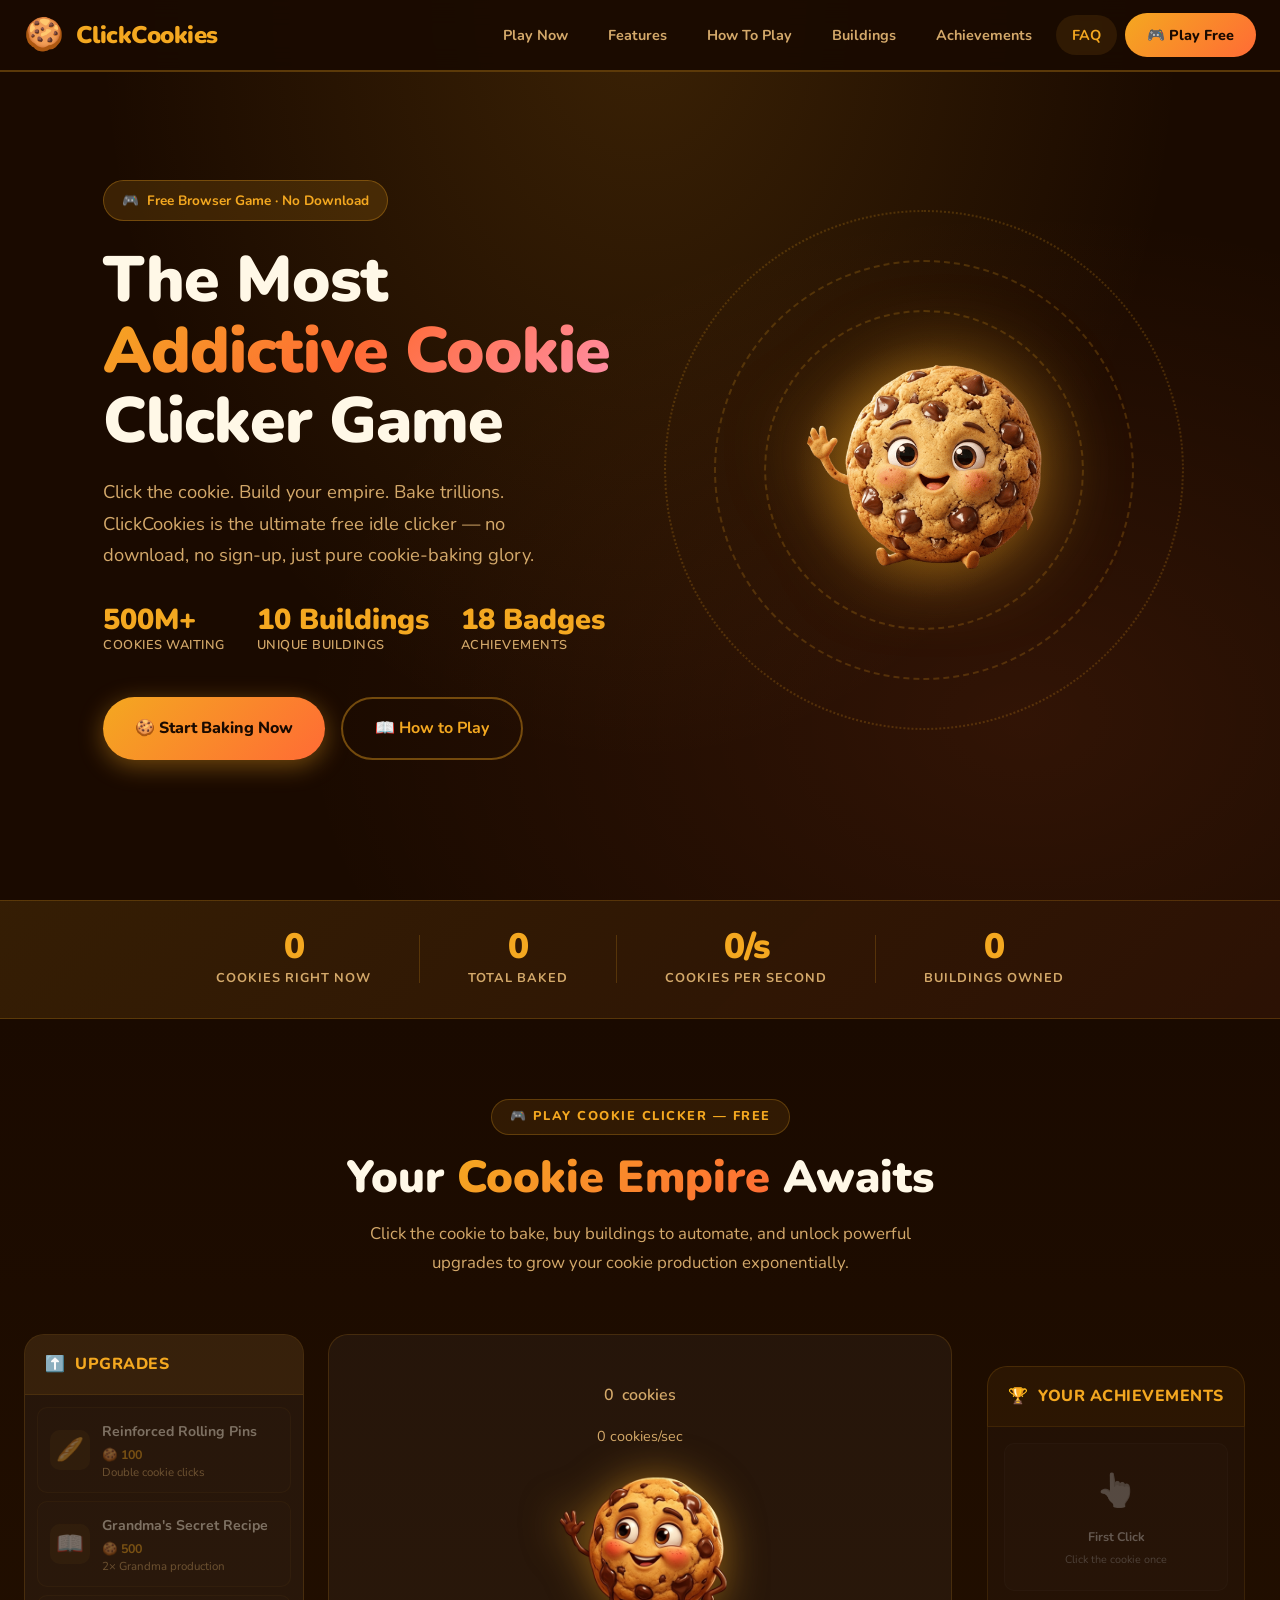
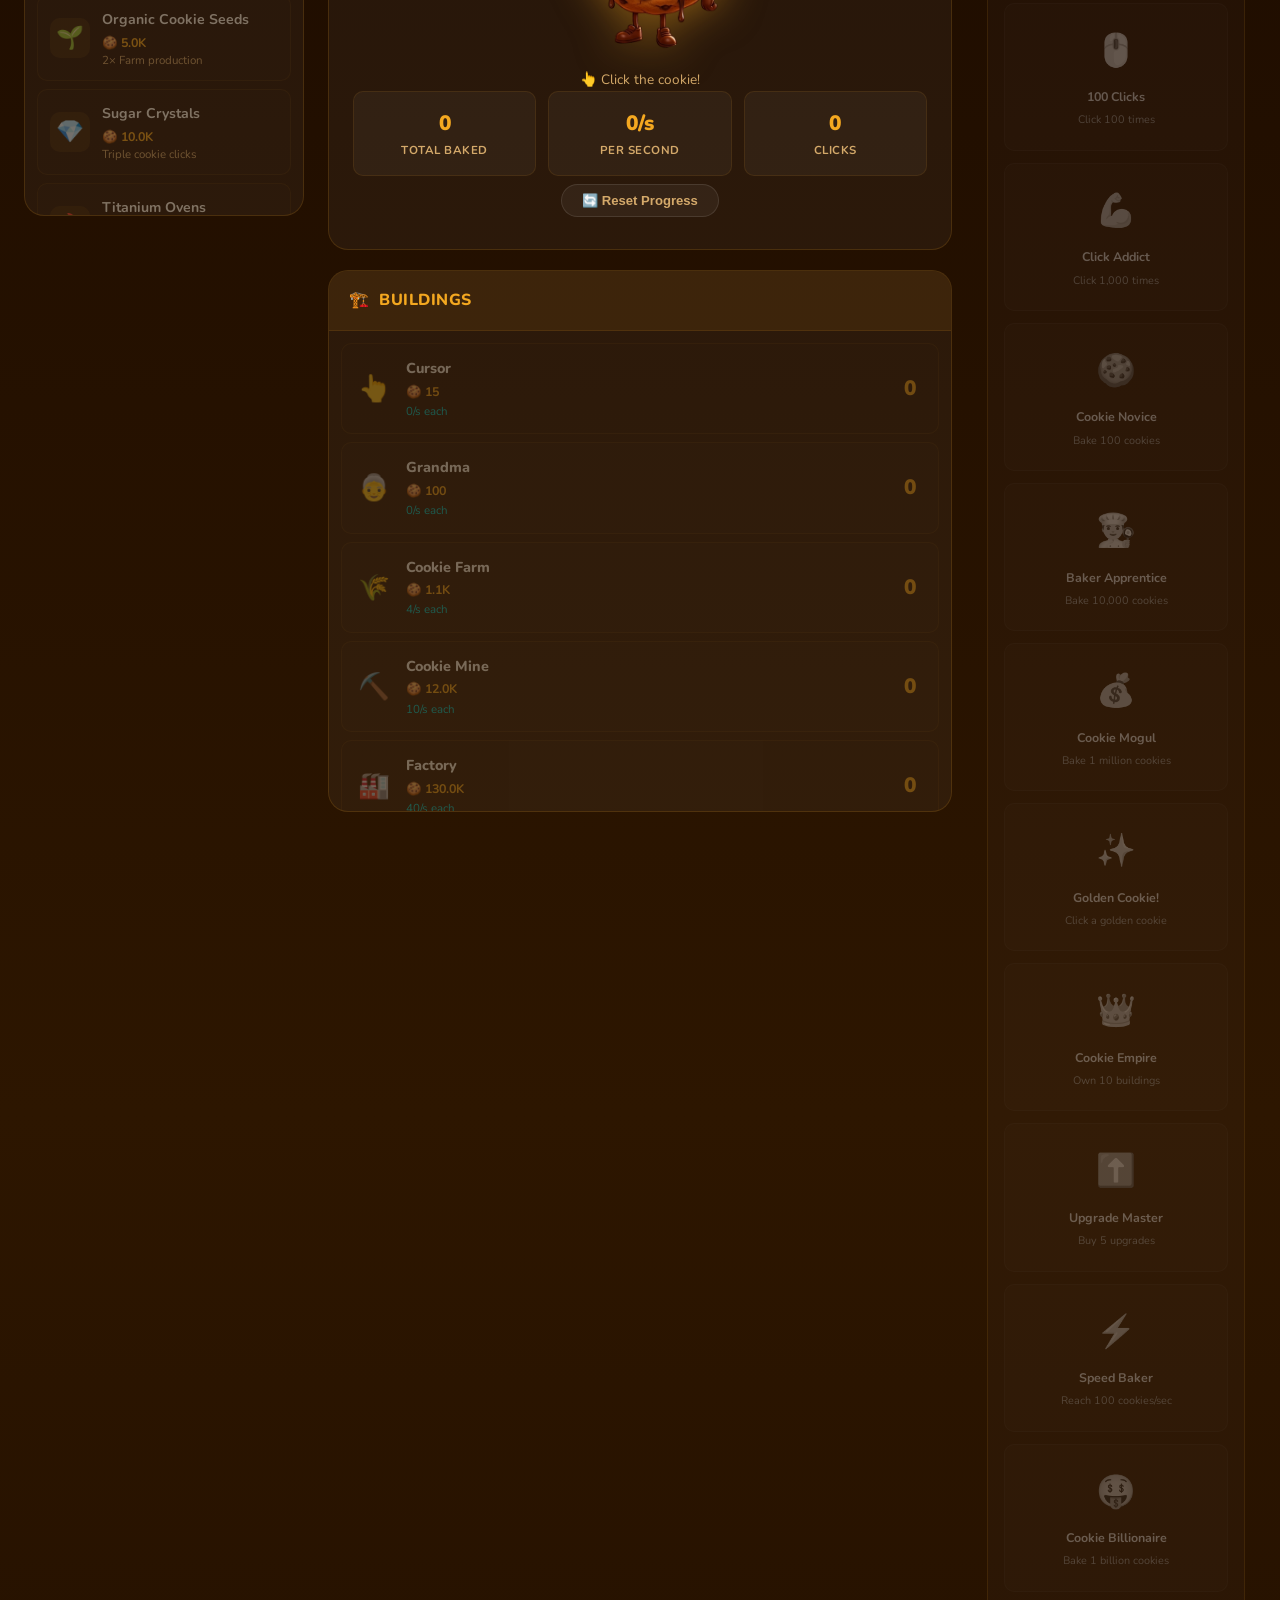
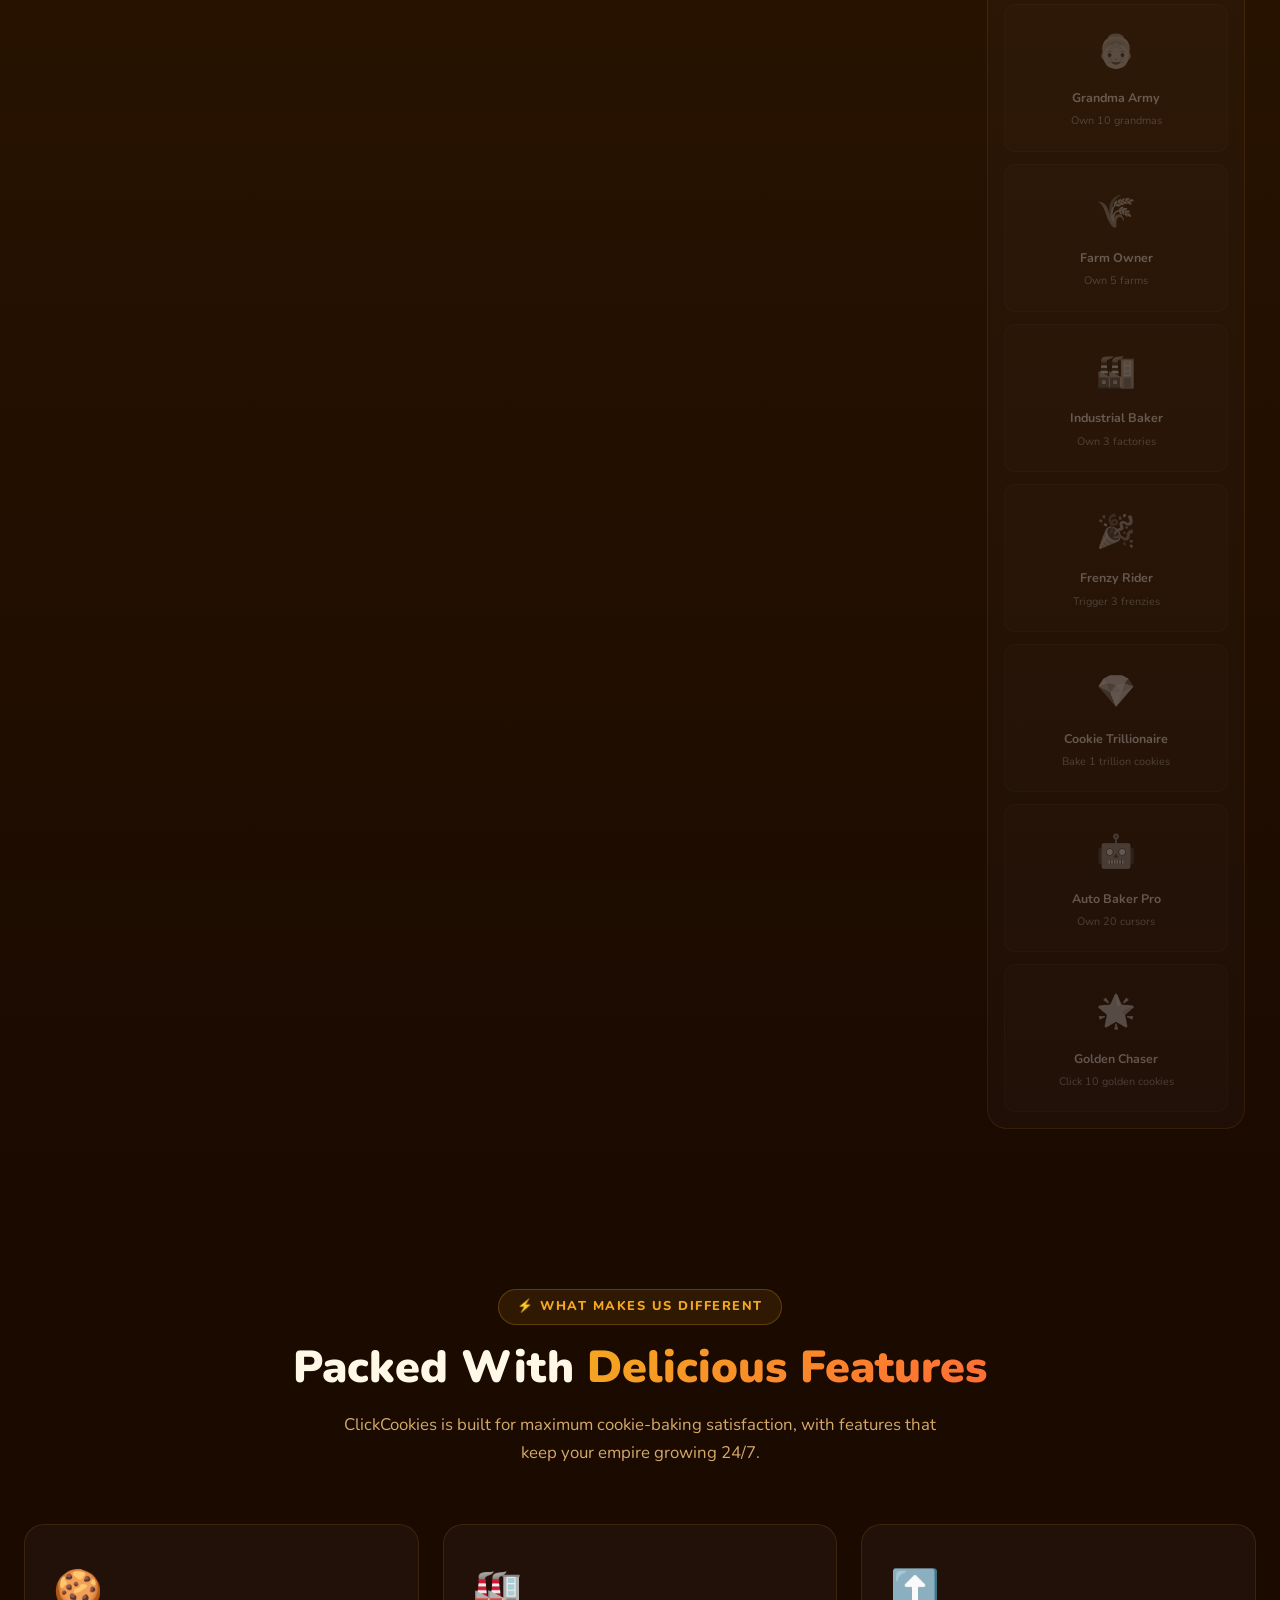
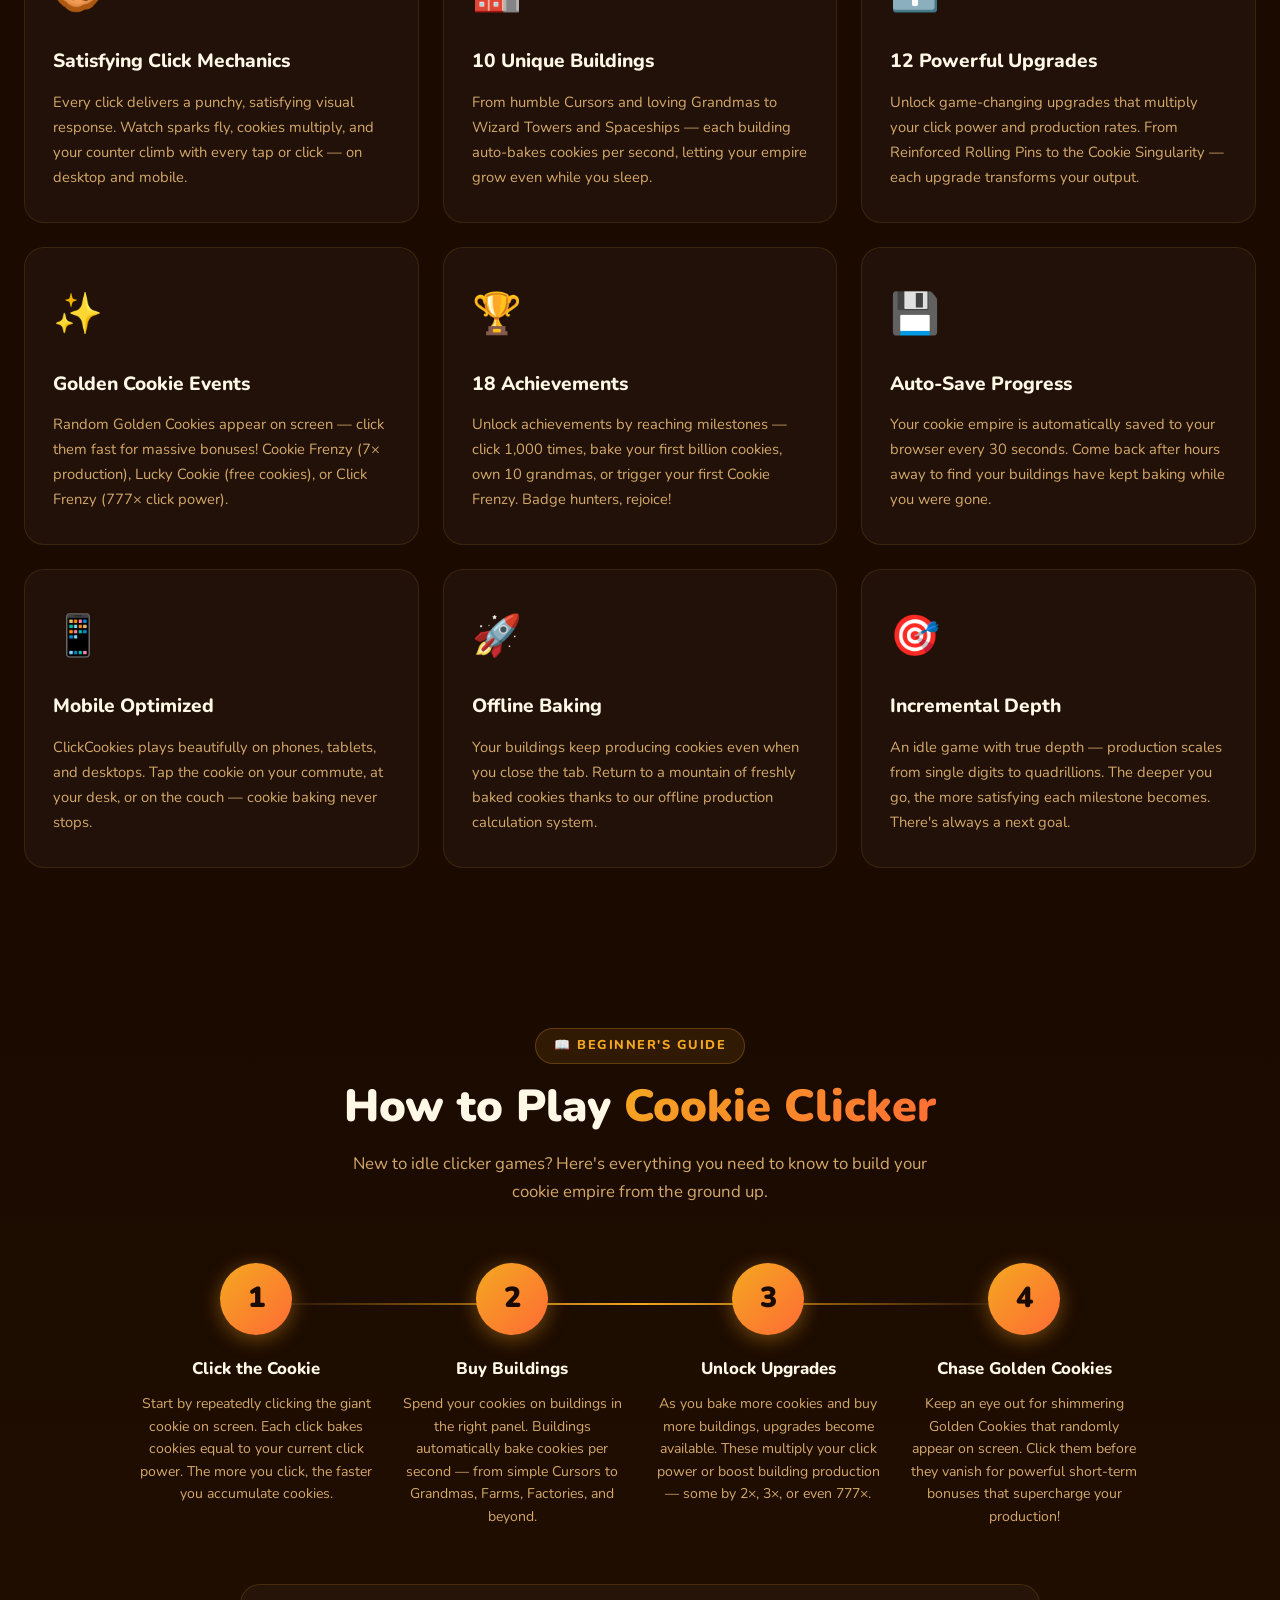
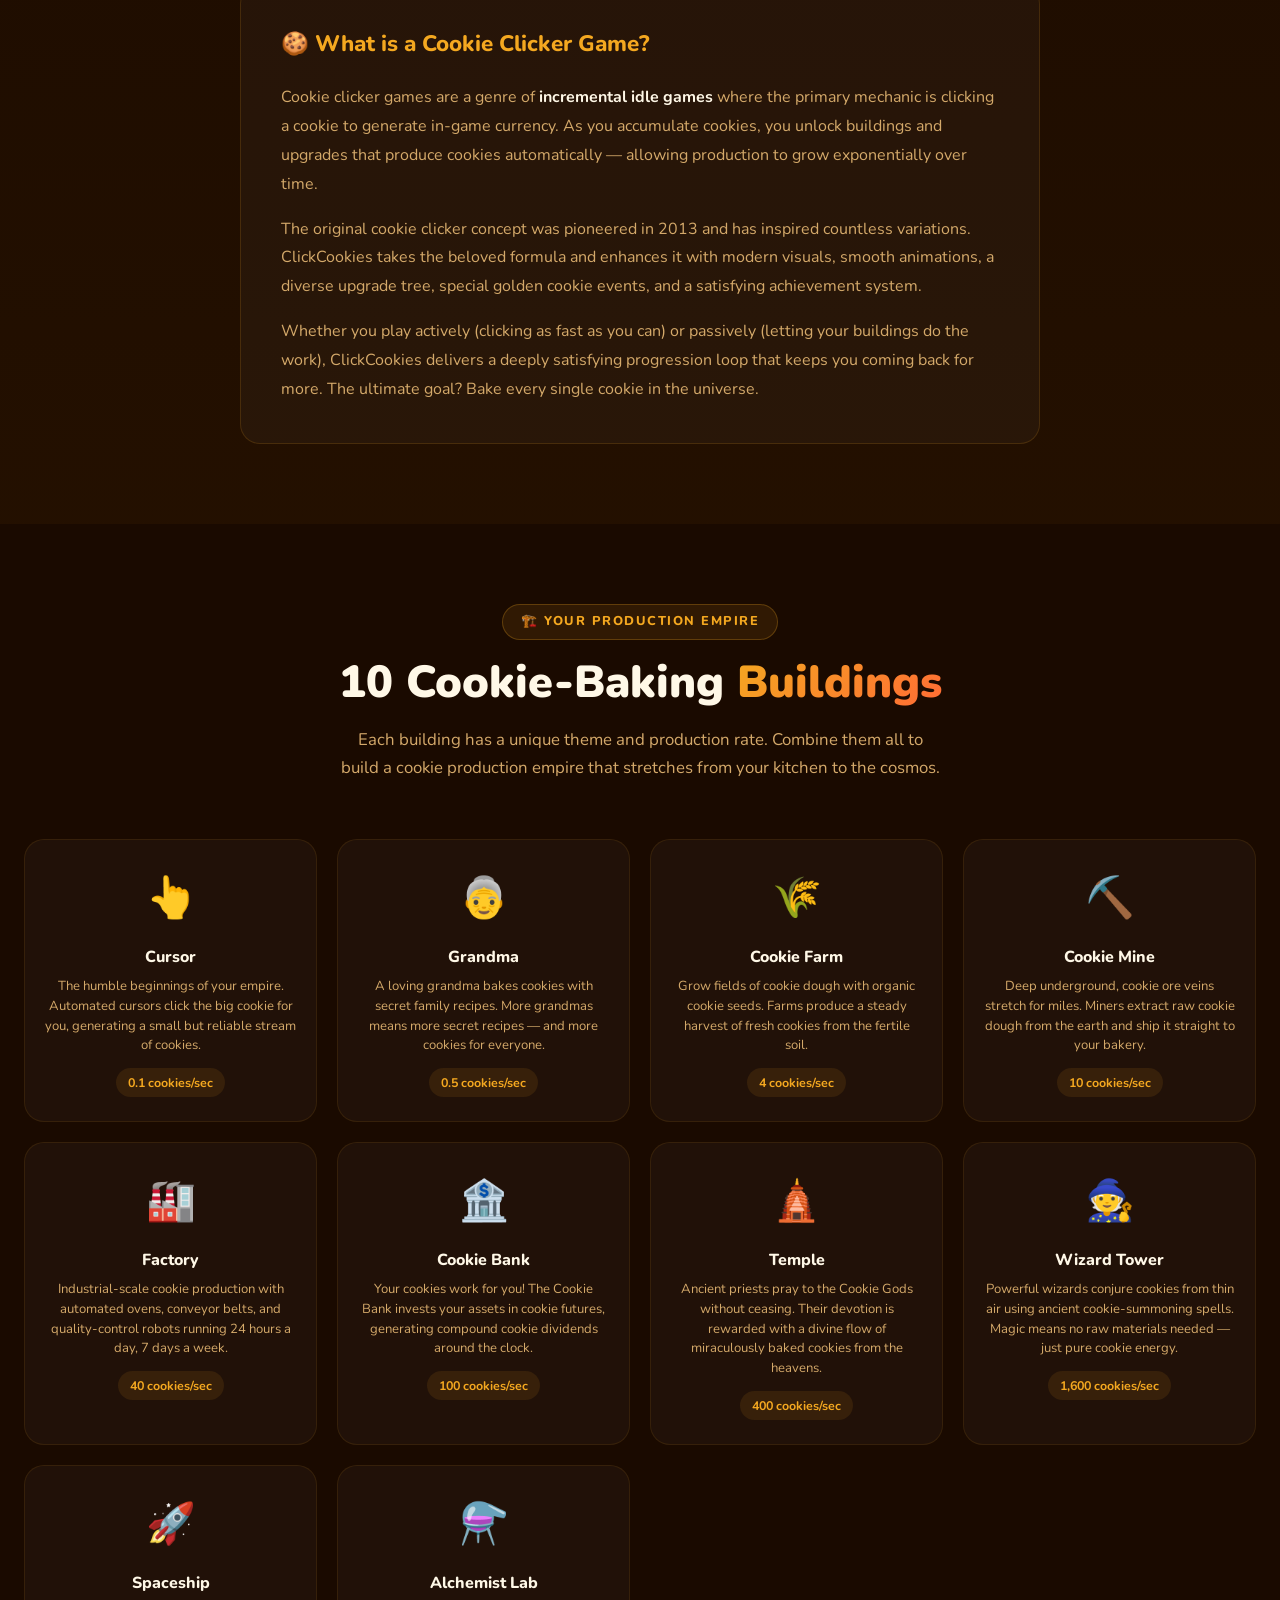
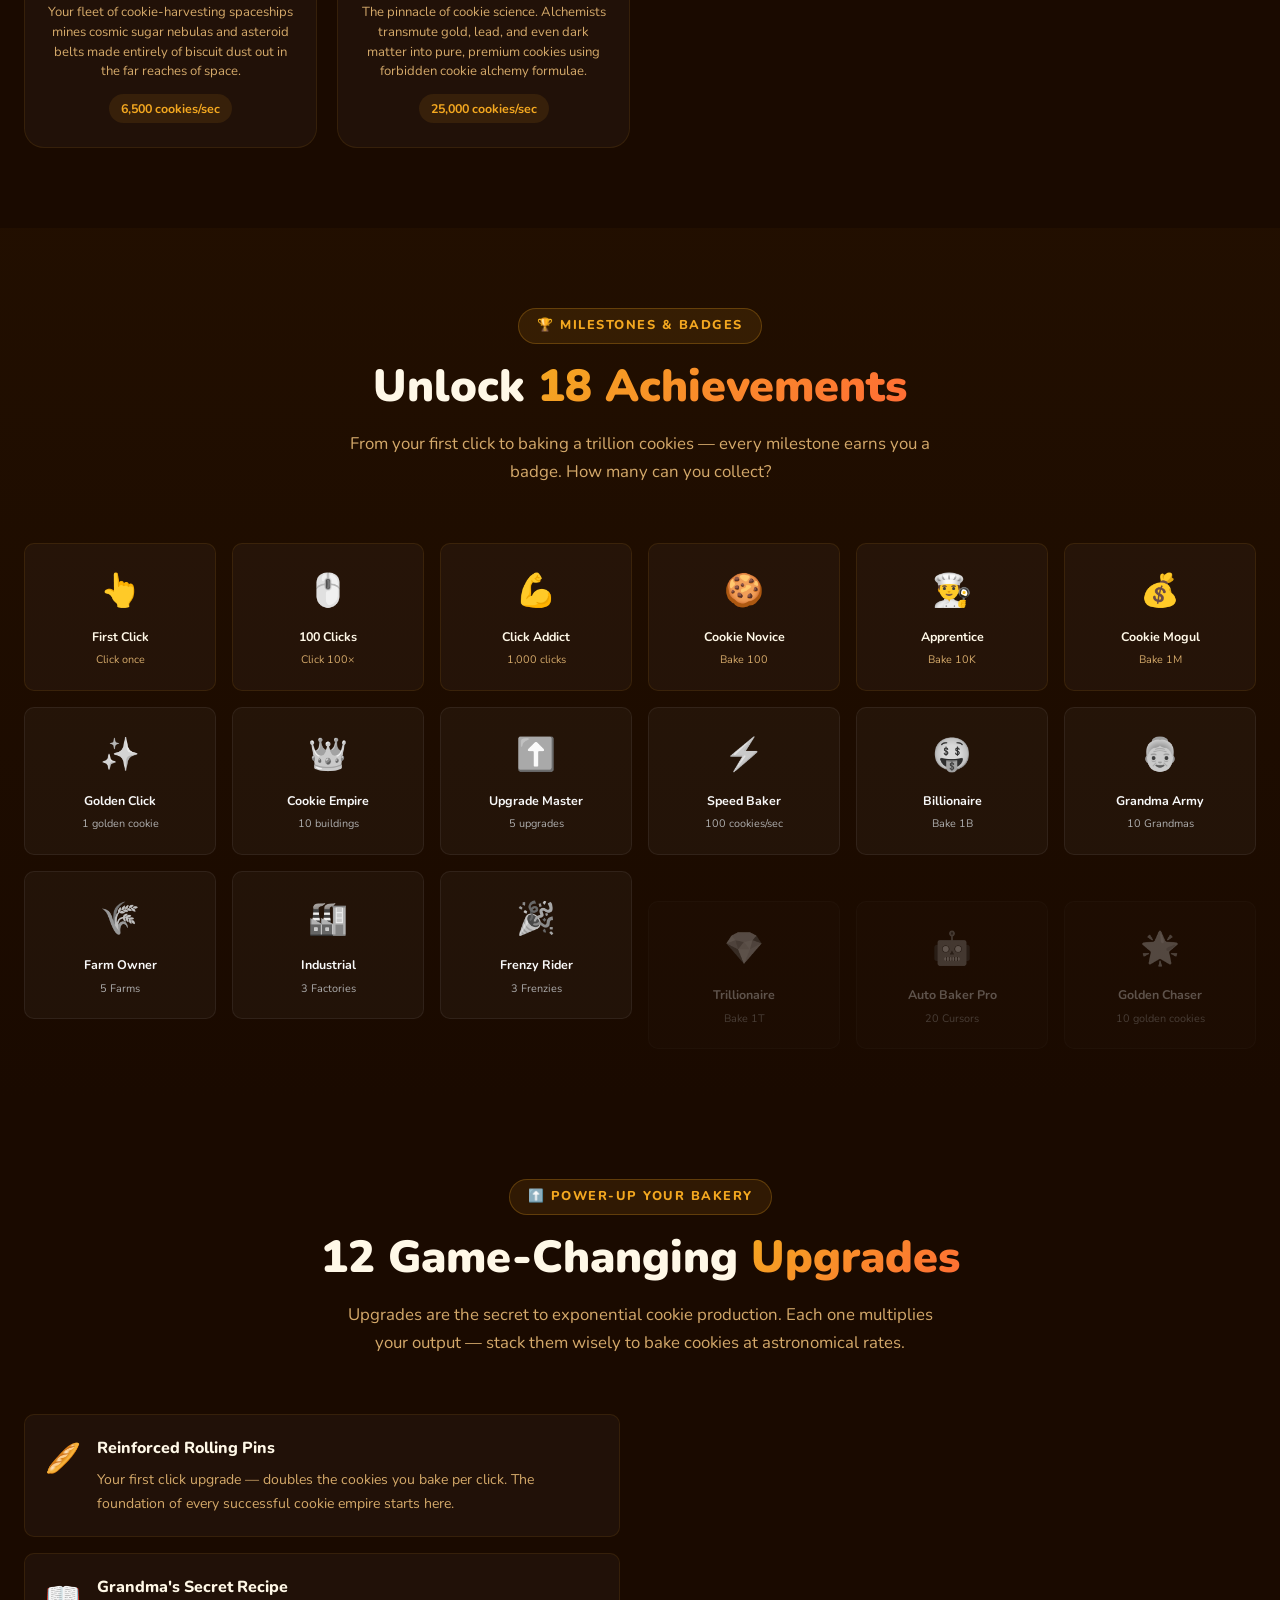
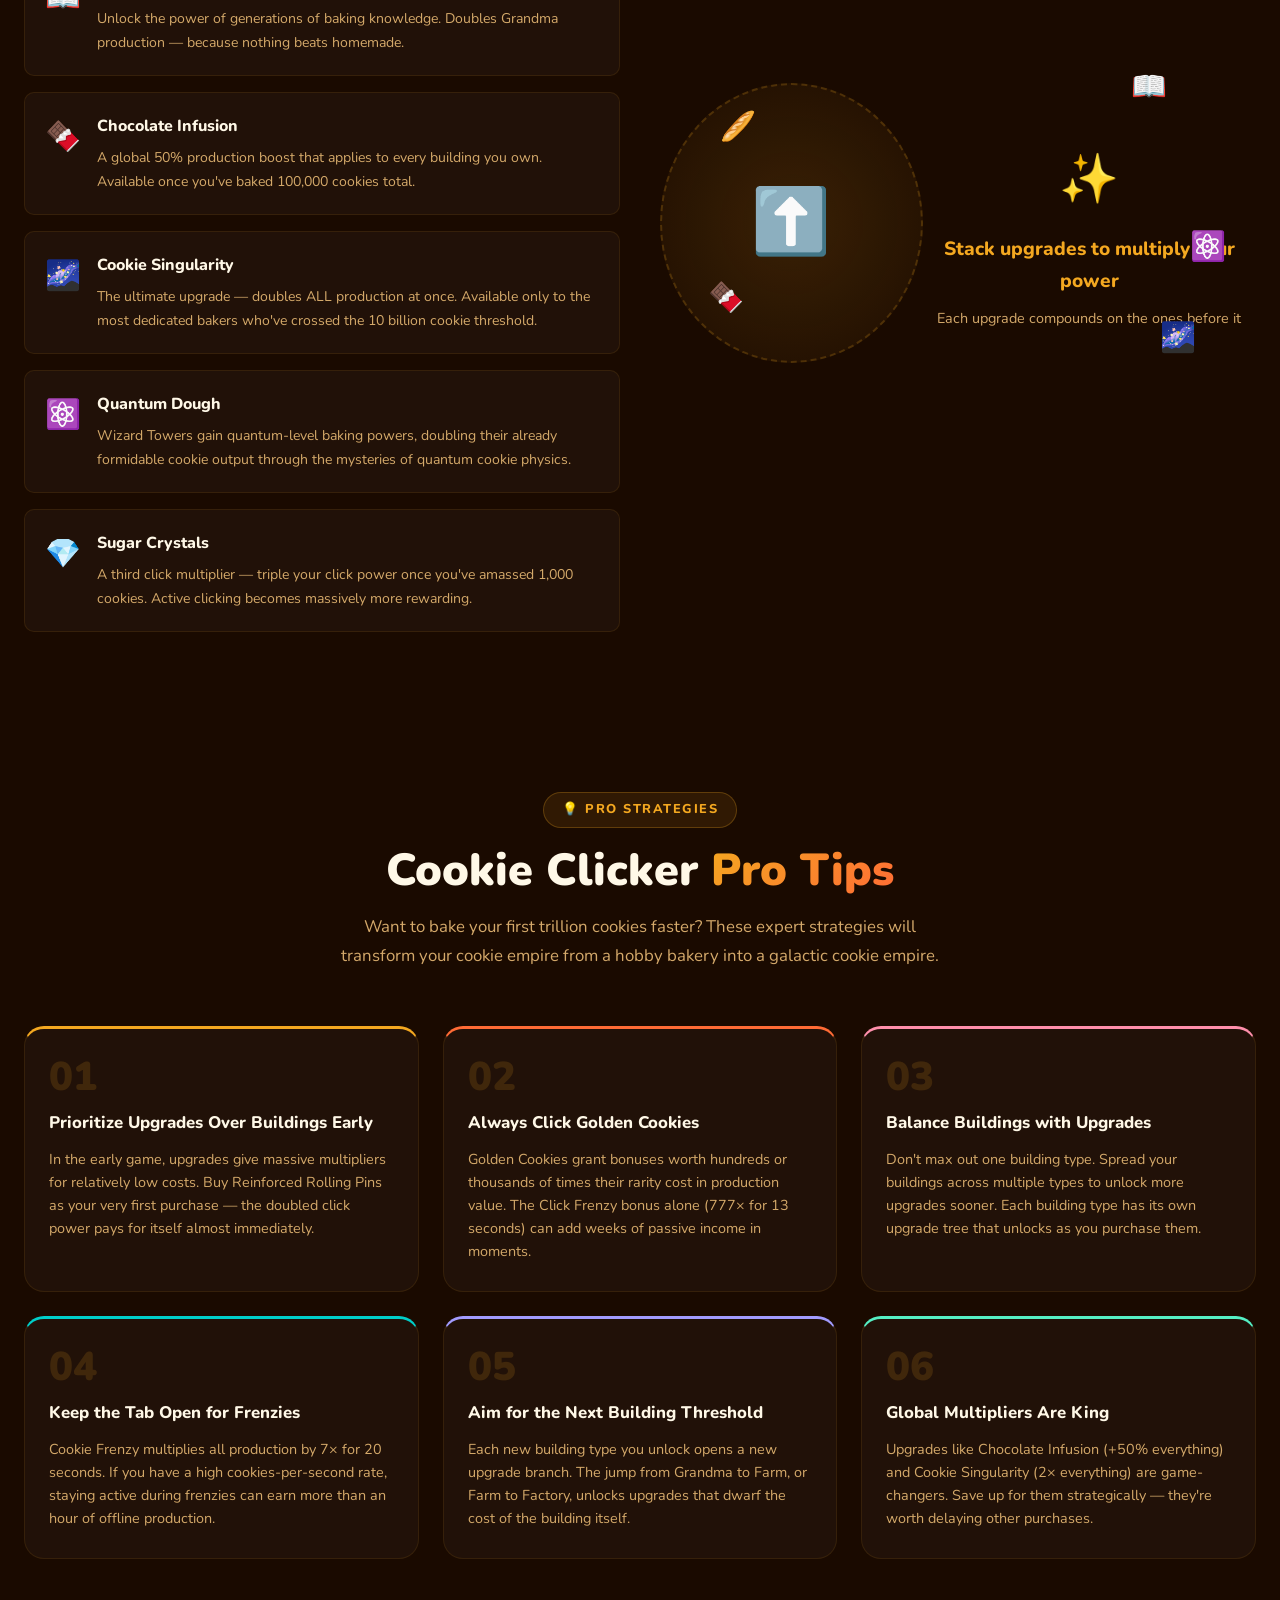
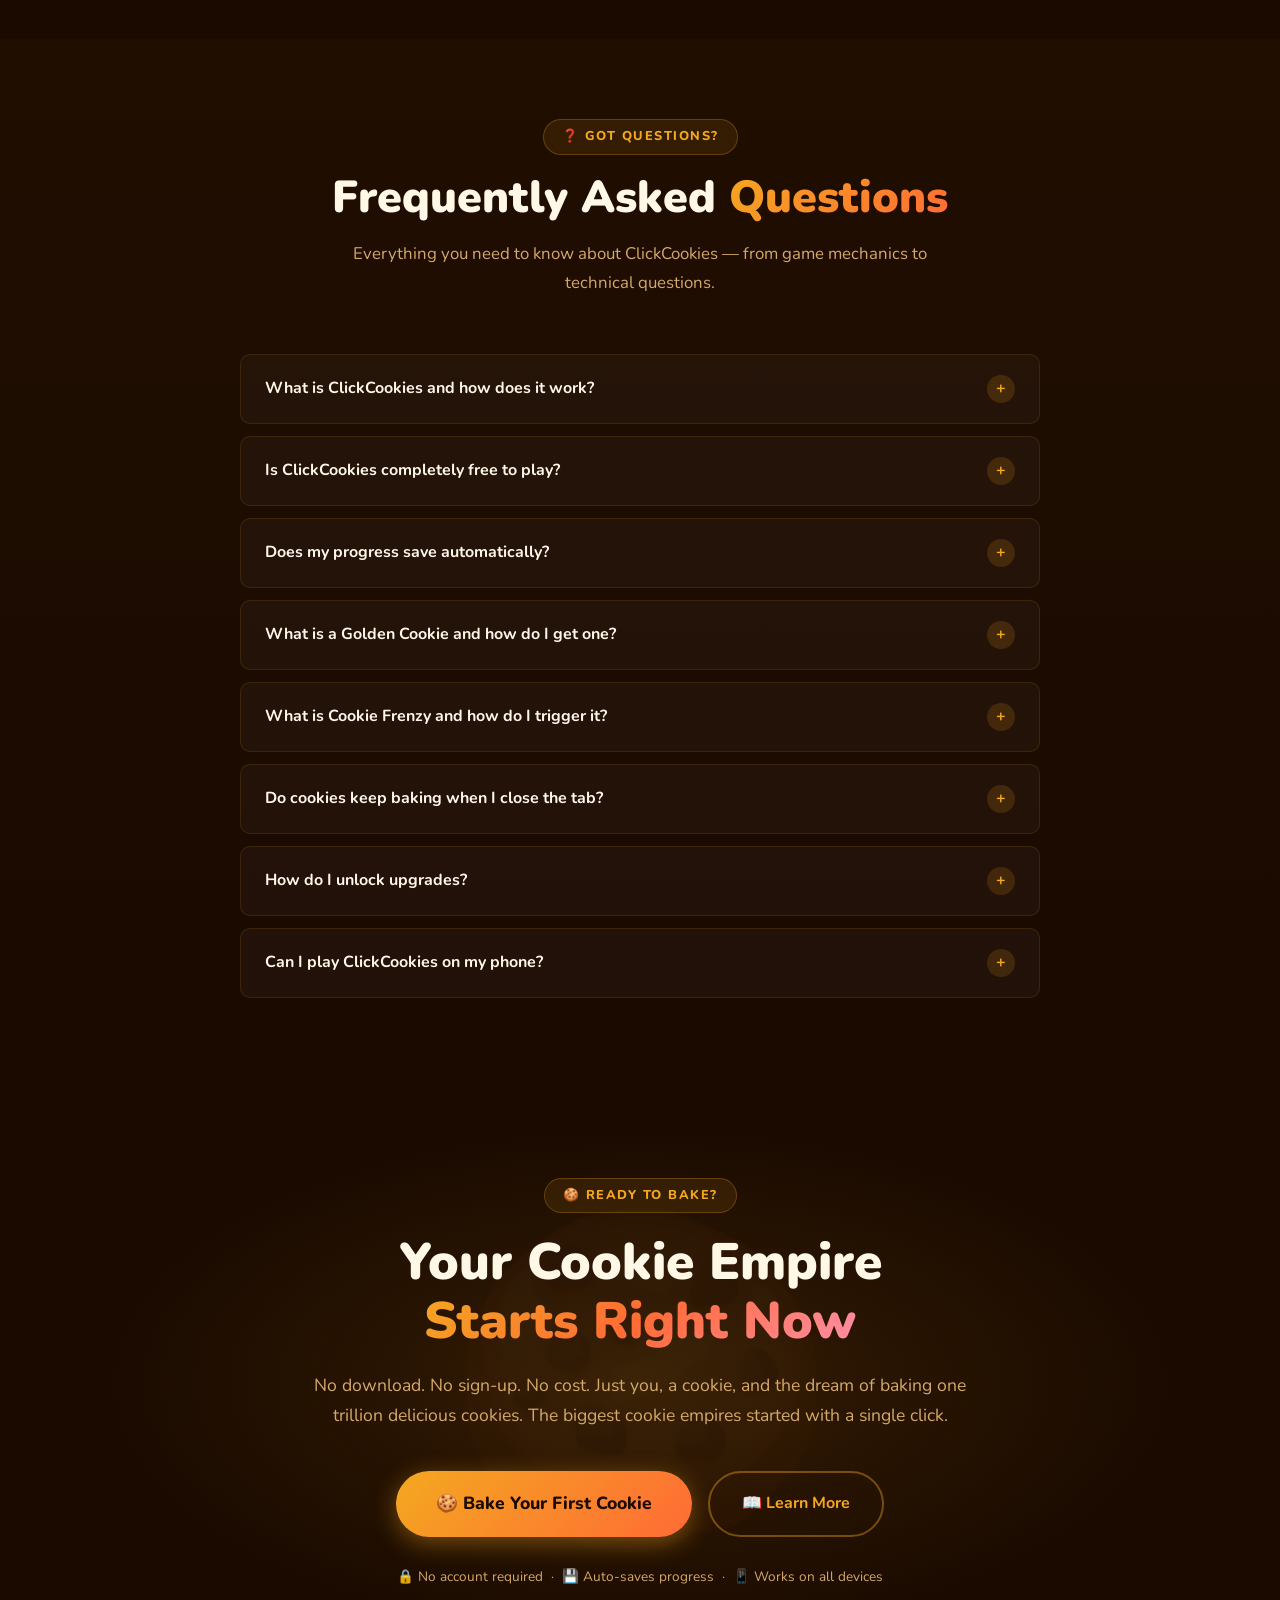
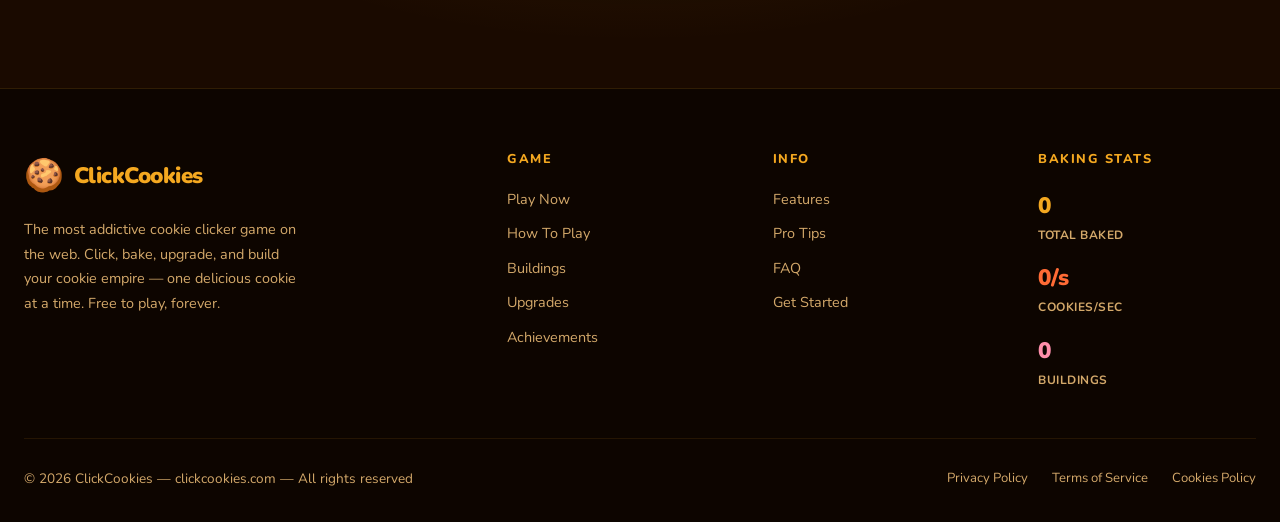
==== commit 20663436: "Update index.html" ====
--- a/index.html
+++ b/index.html
@@ -139,7 +139,7 @@
             <span>🎮</span> Free Browser Game · No Download
           </div>
           <h1 class="hero-title fade-in">
-            Most<br/>
+            The Most<br/>
             <span class="highlight">Addictive Cookie</span><br/>
             Clicker Game
           </h1>
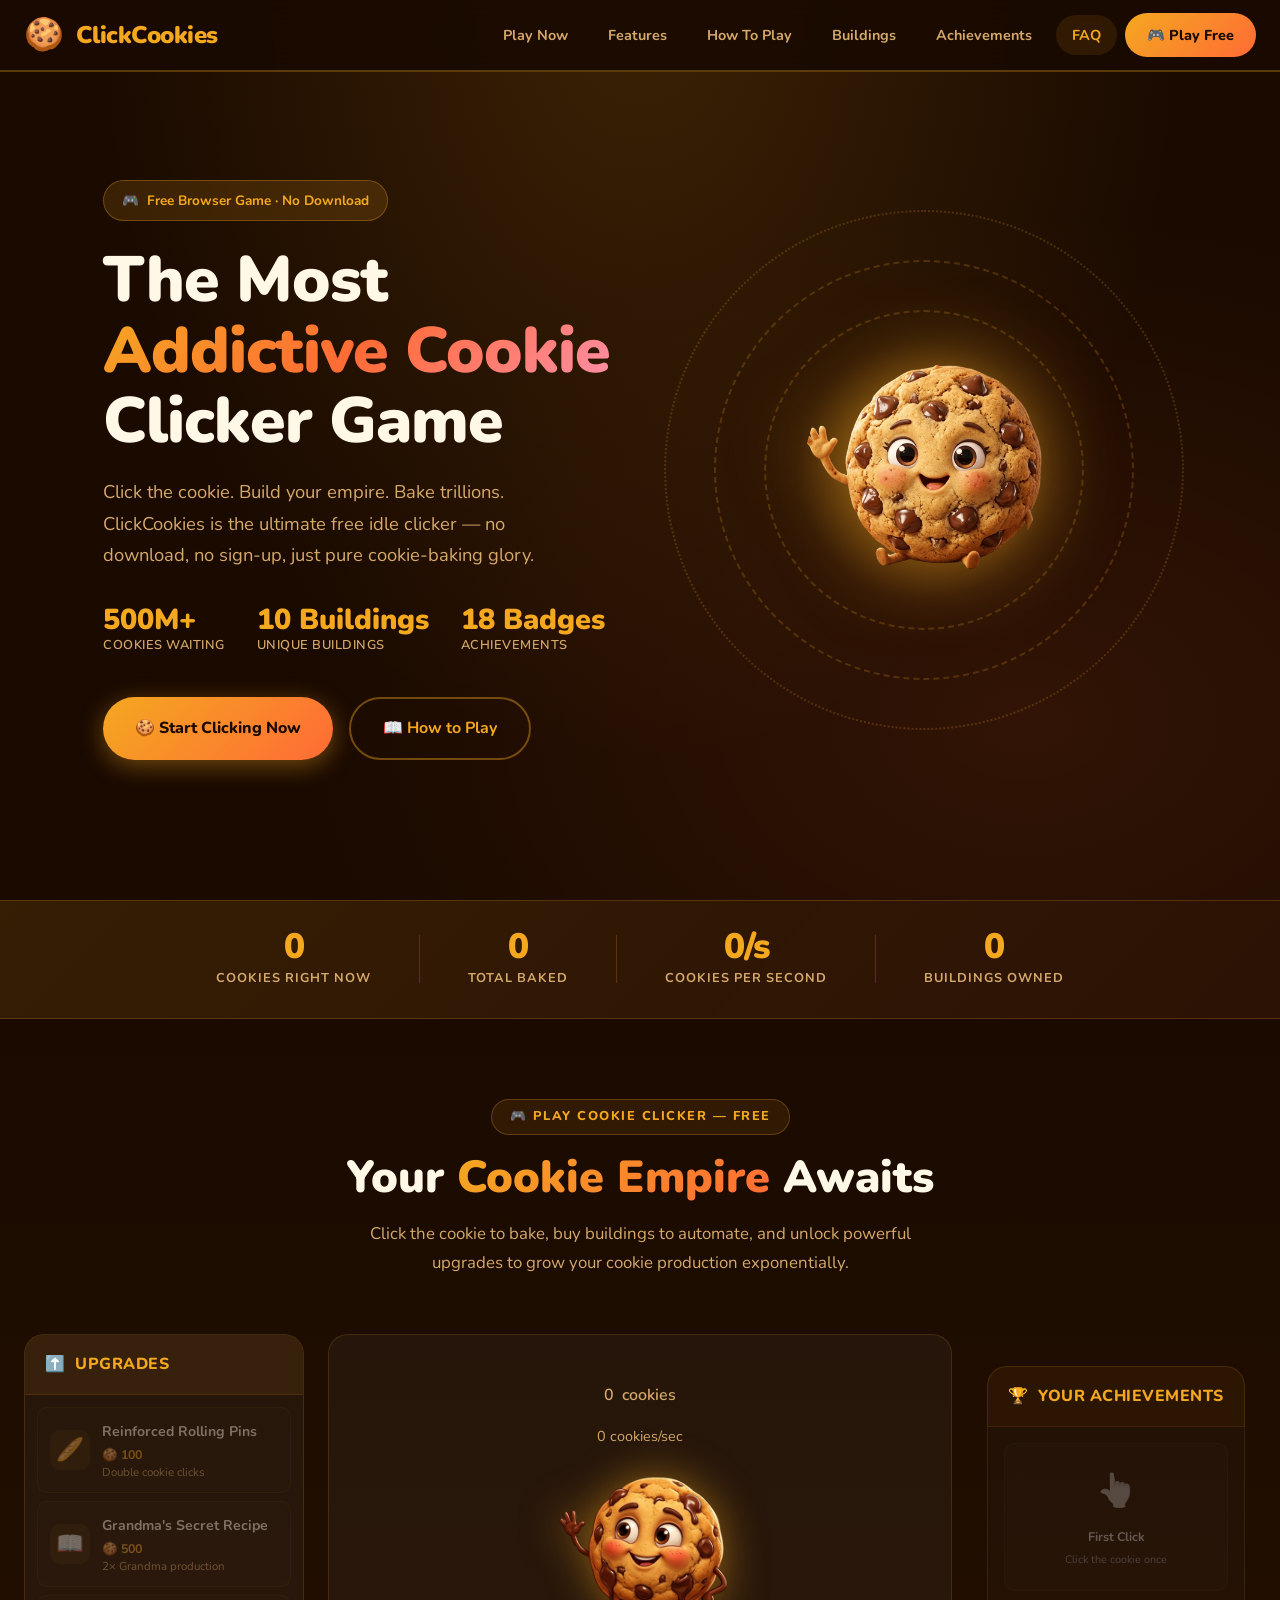
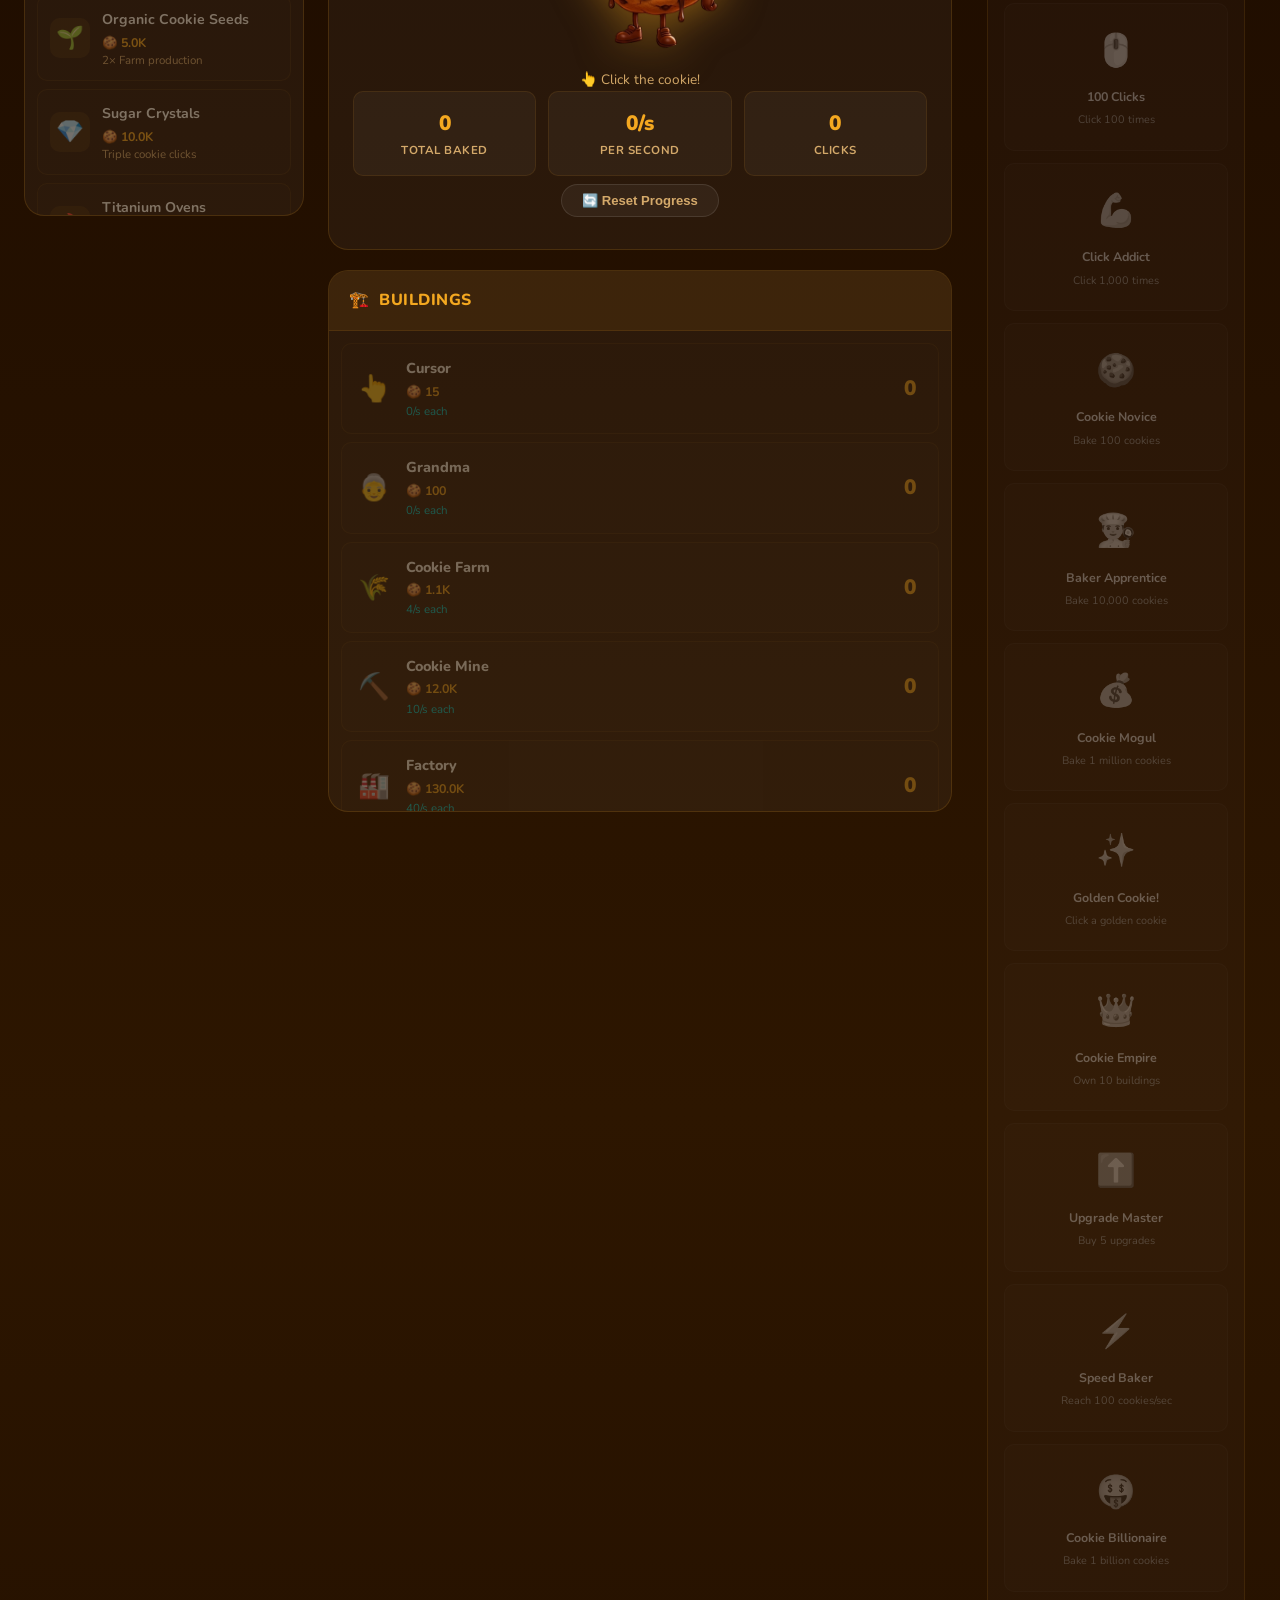
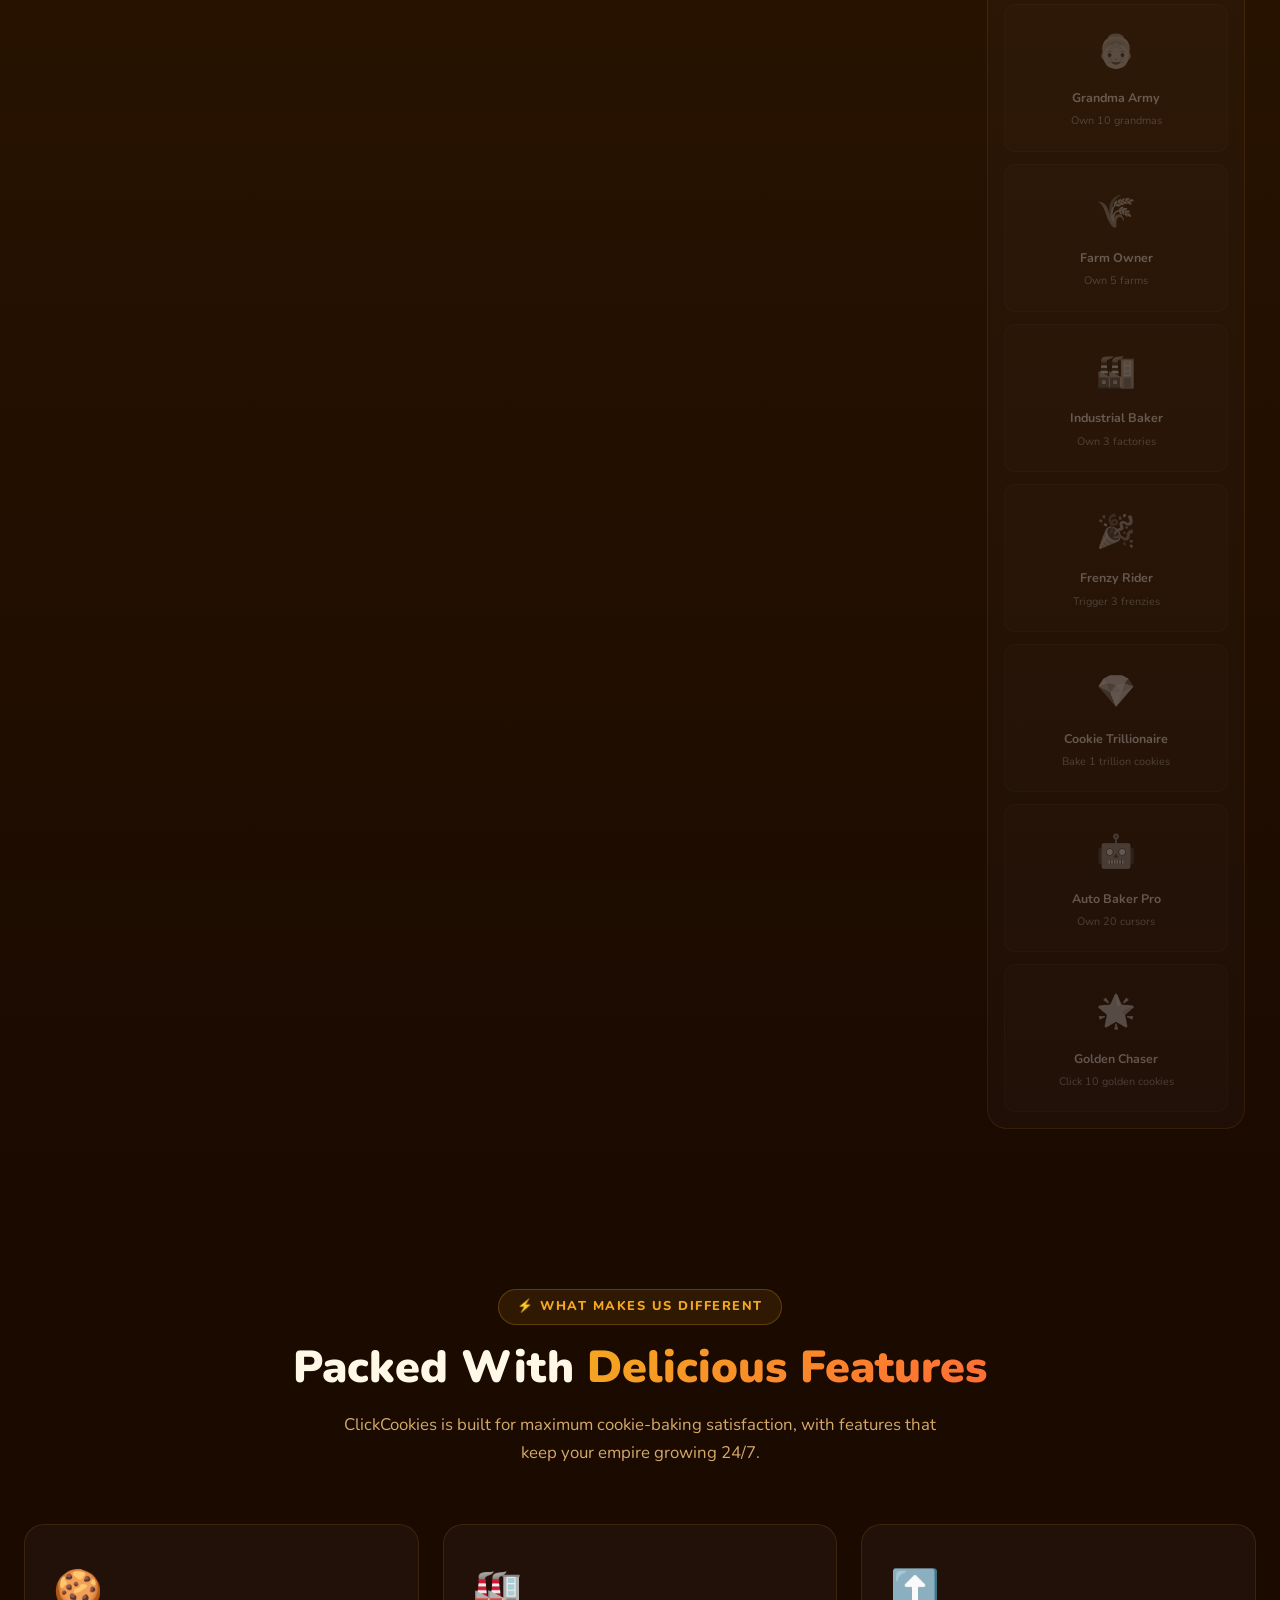
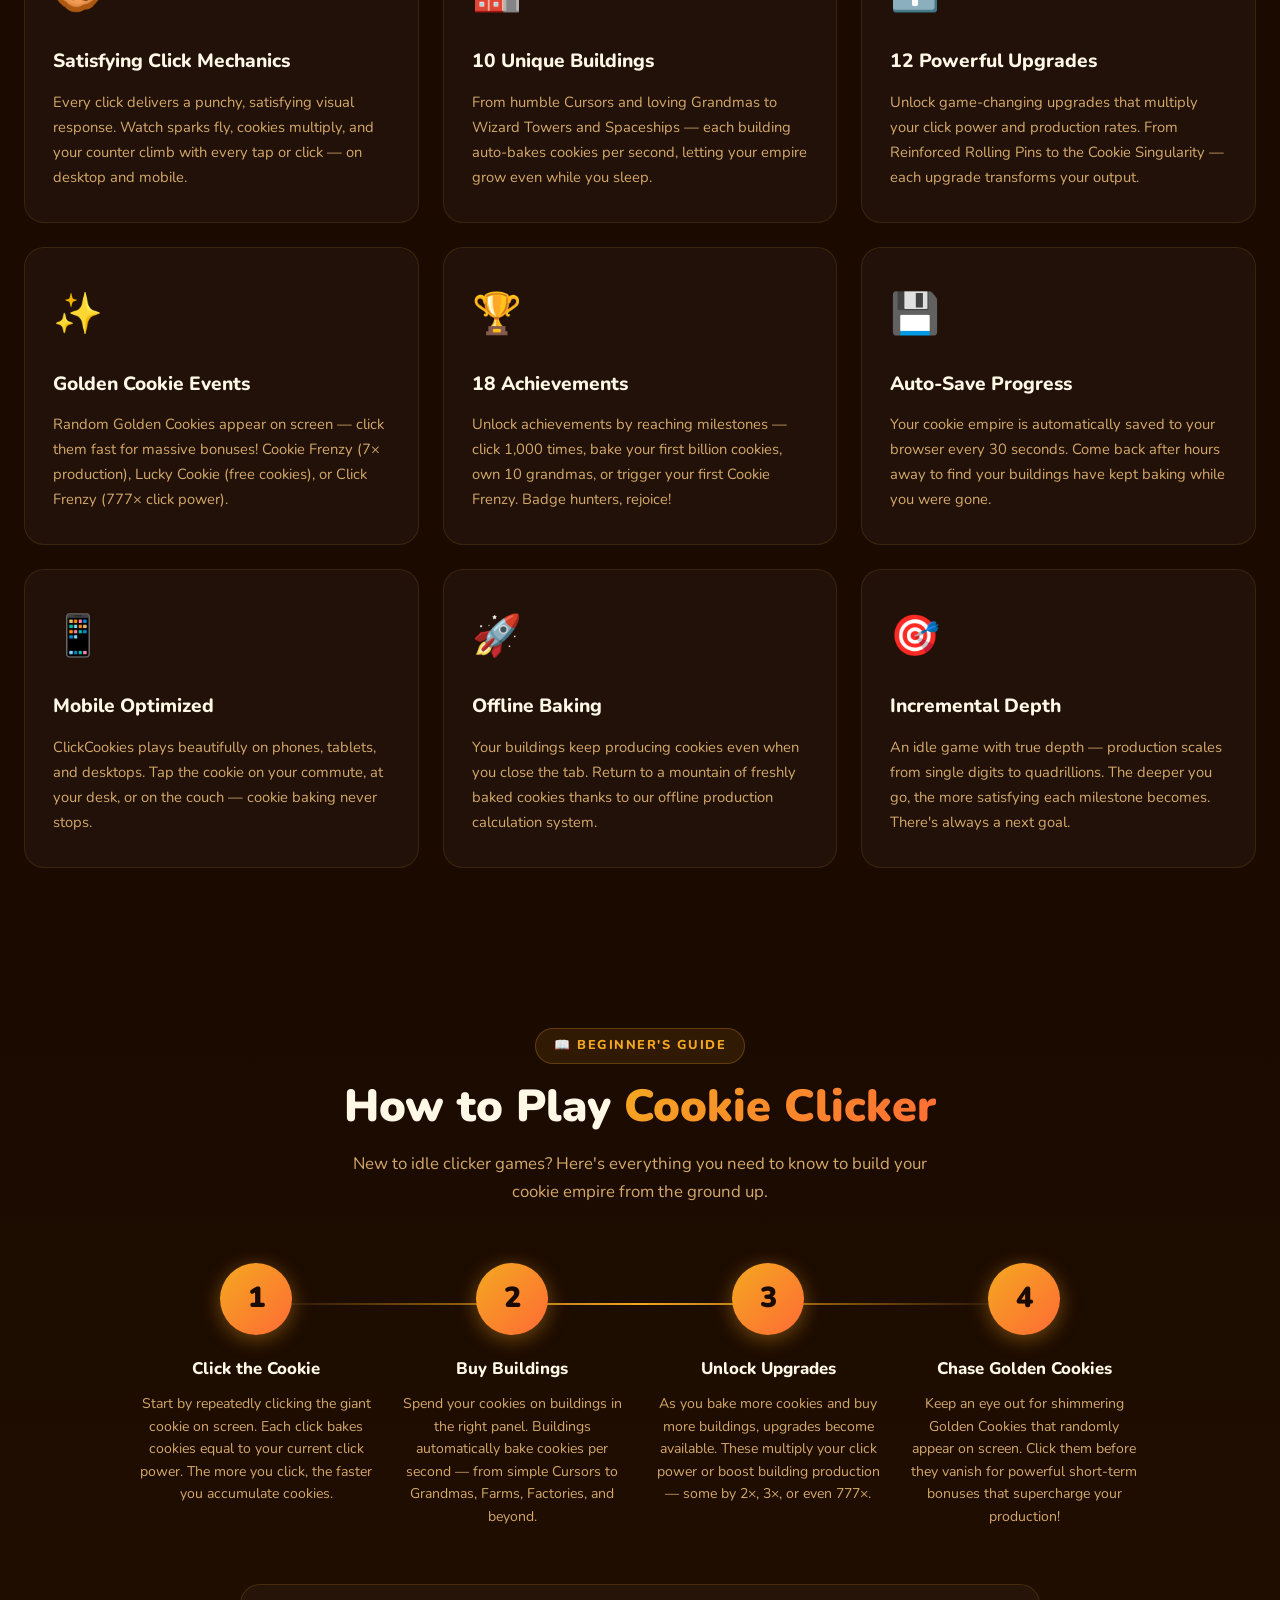
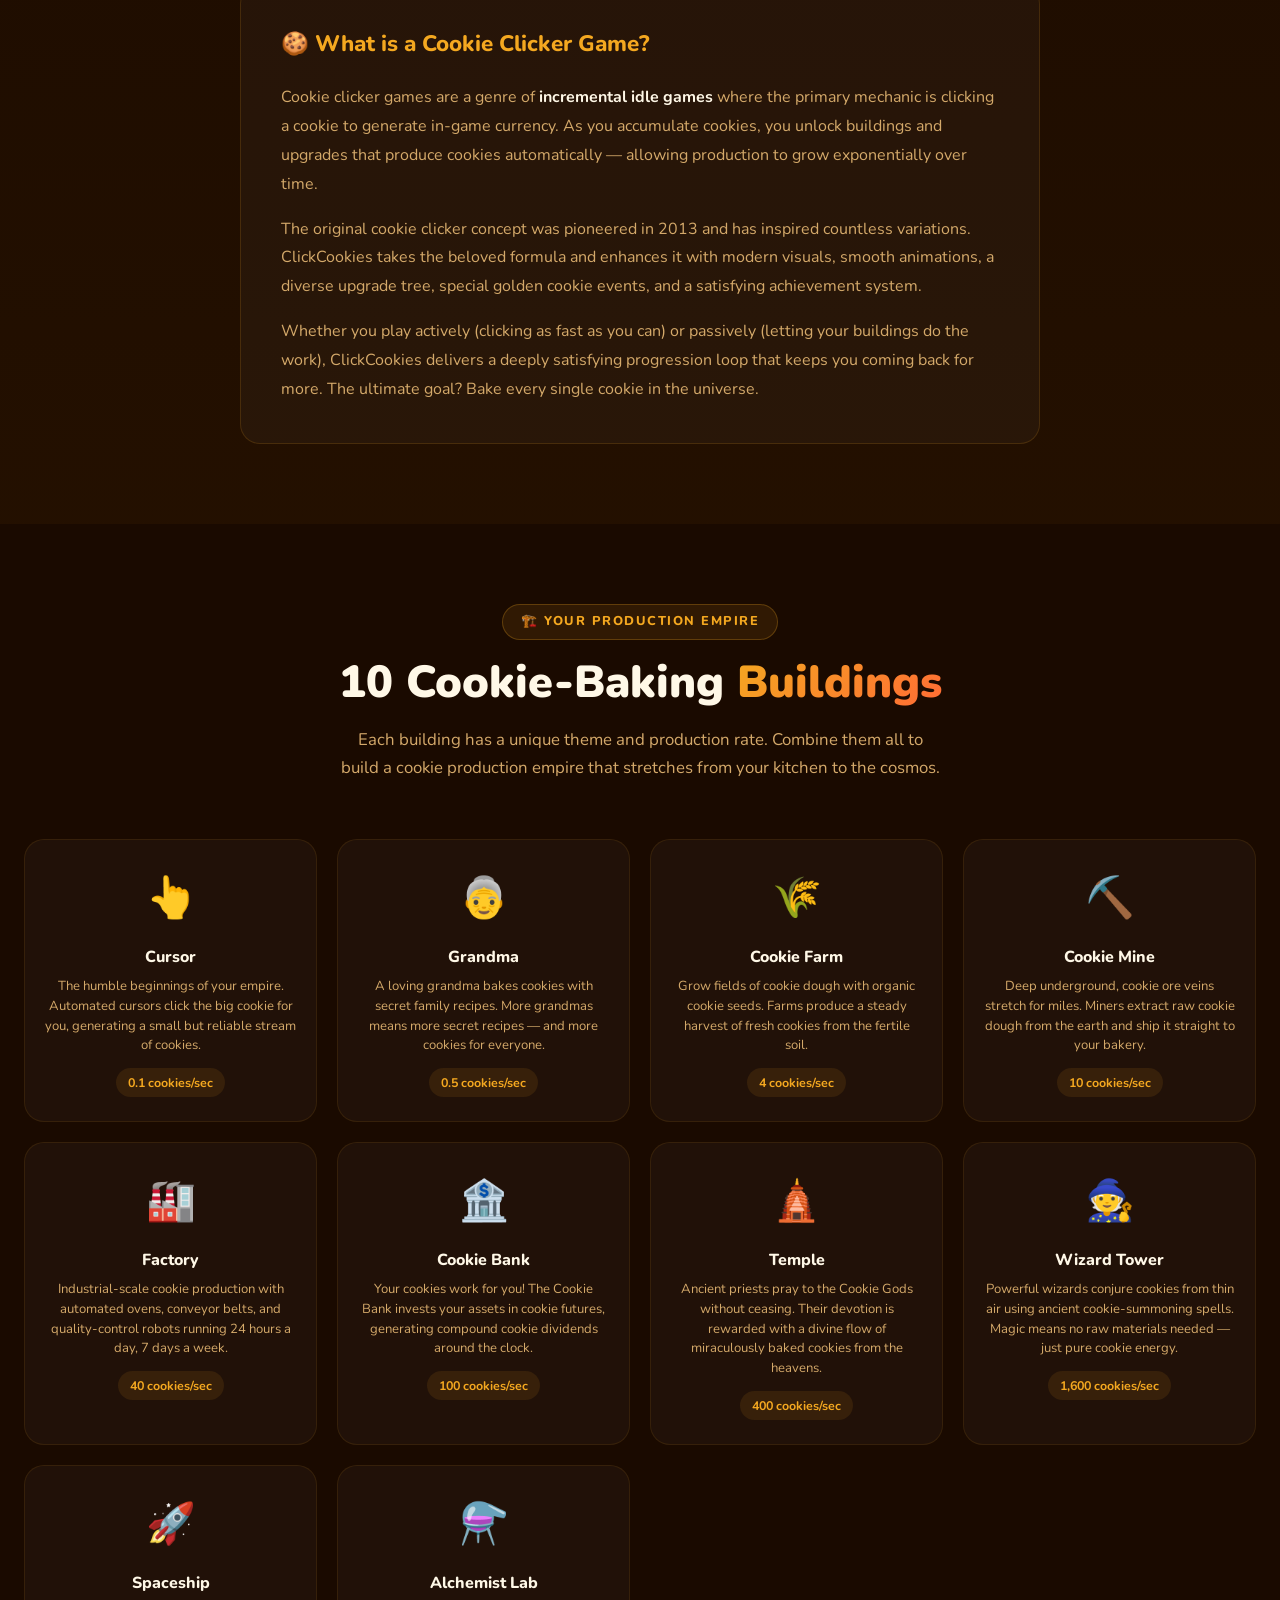
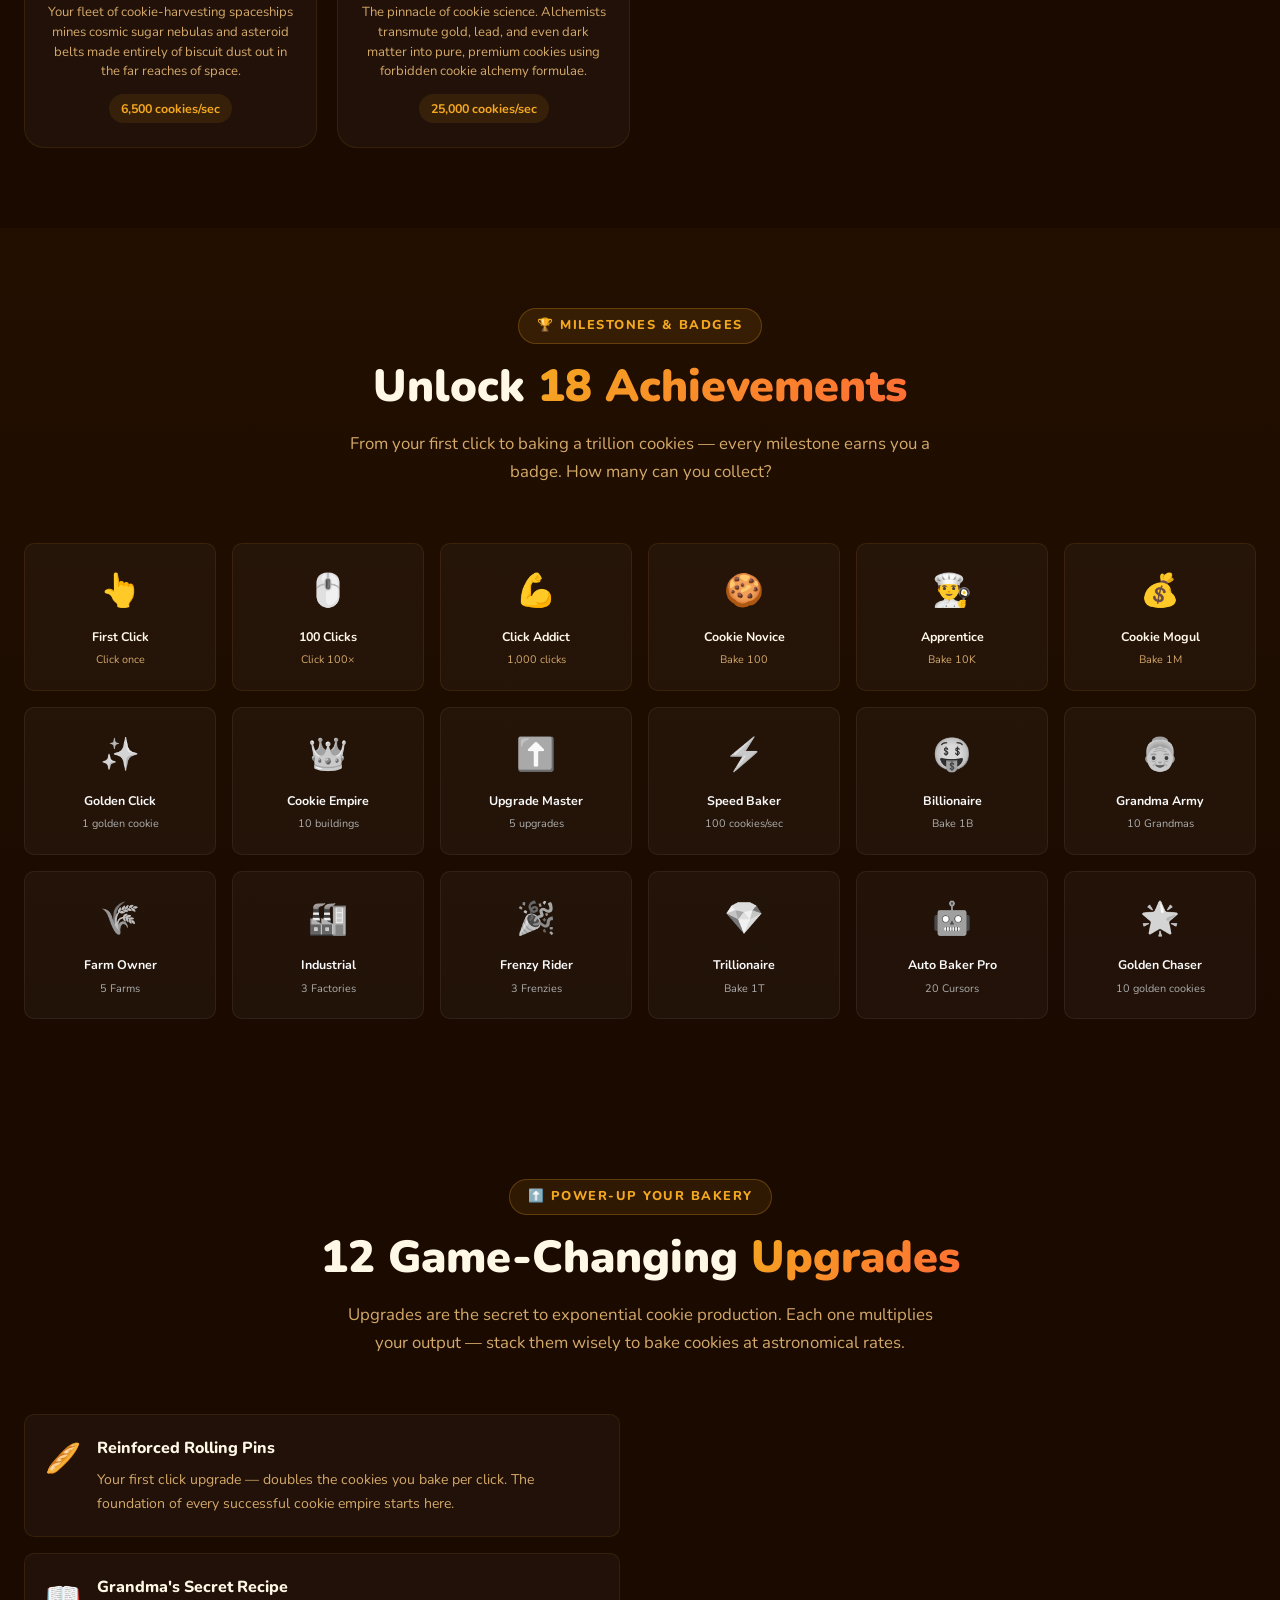
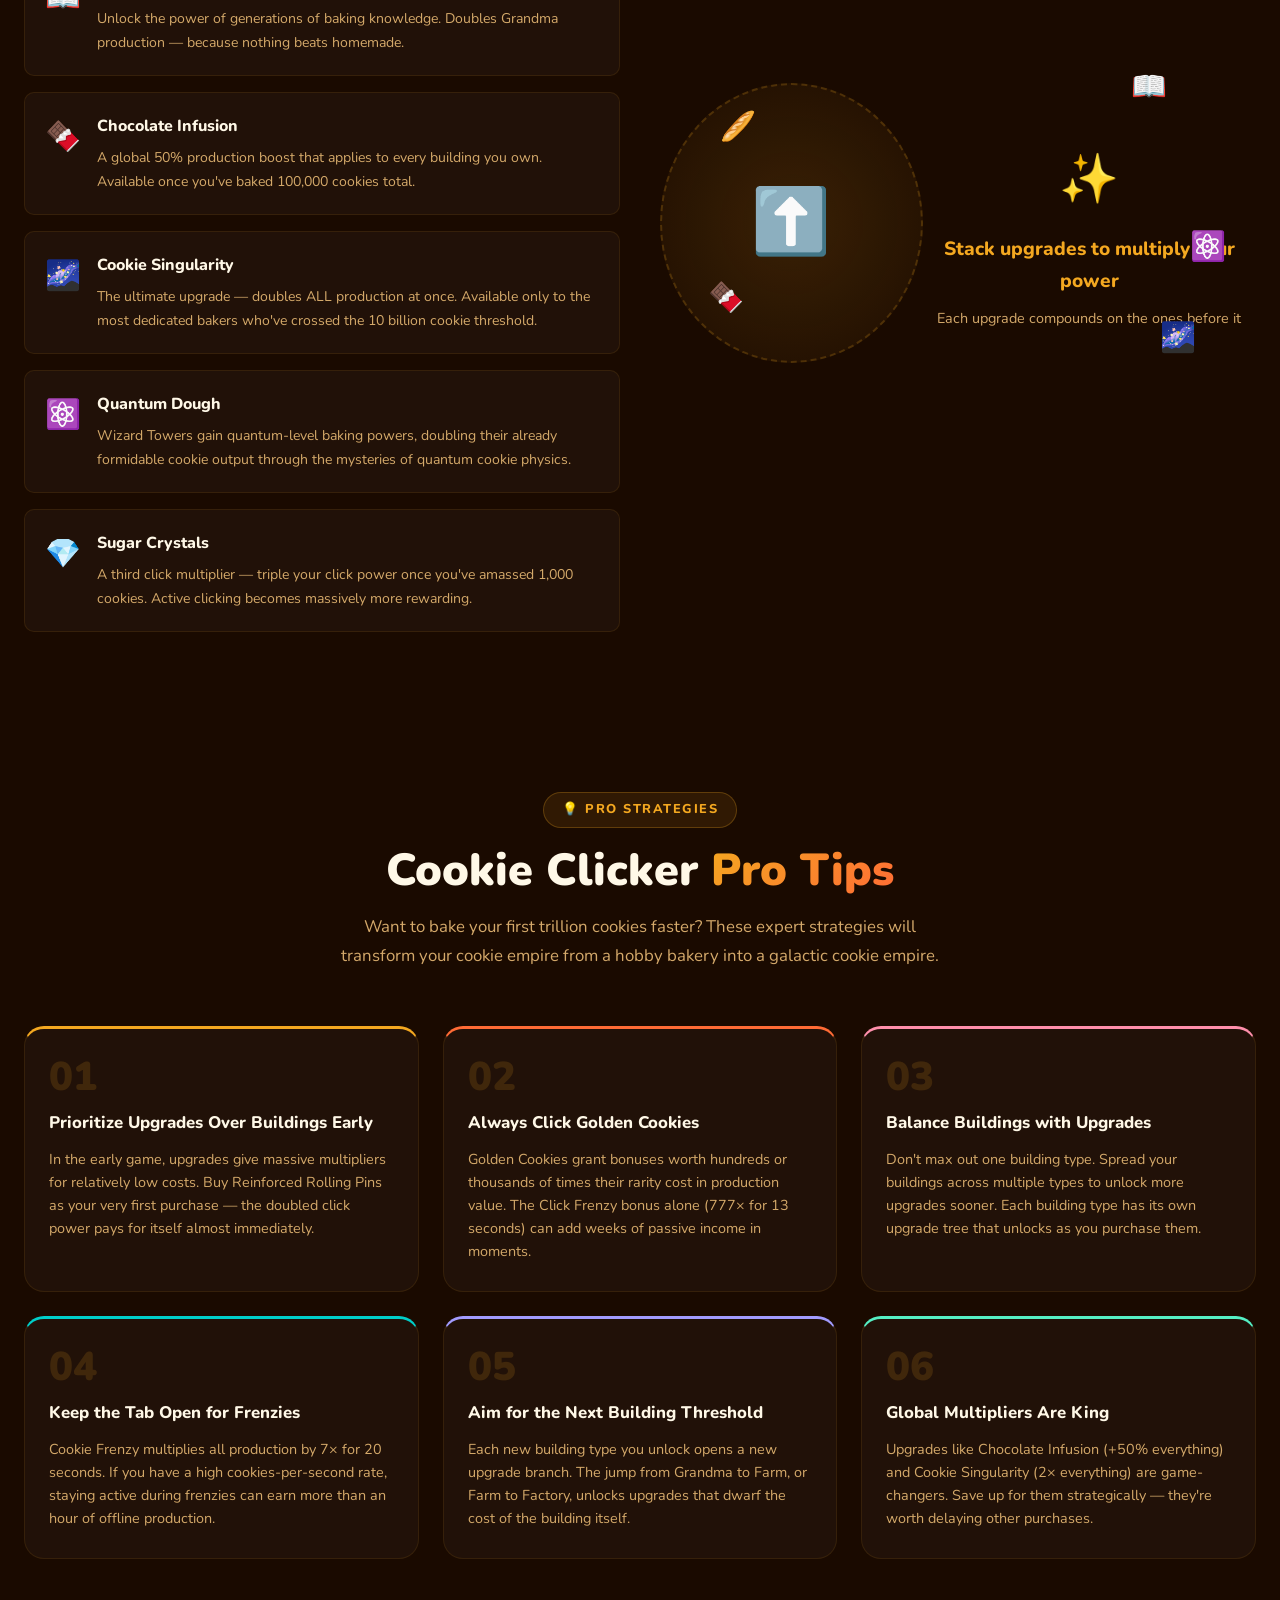
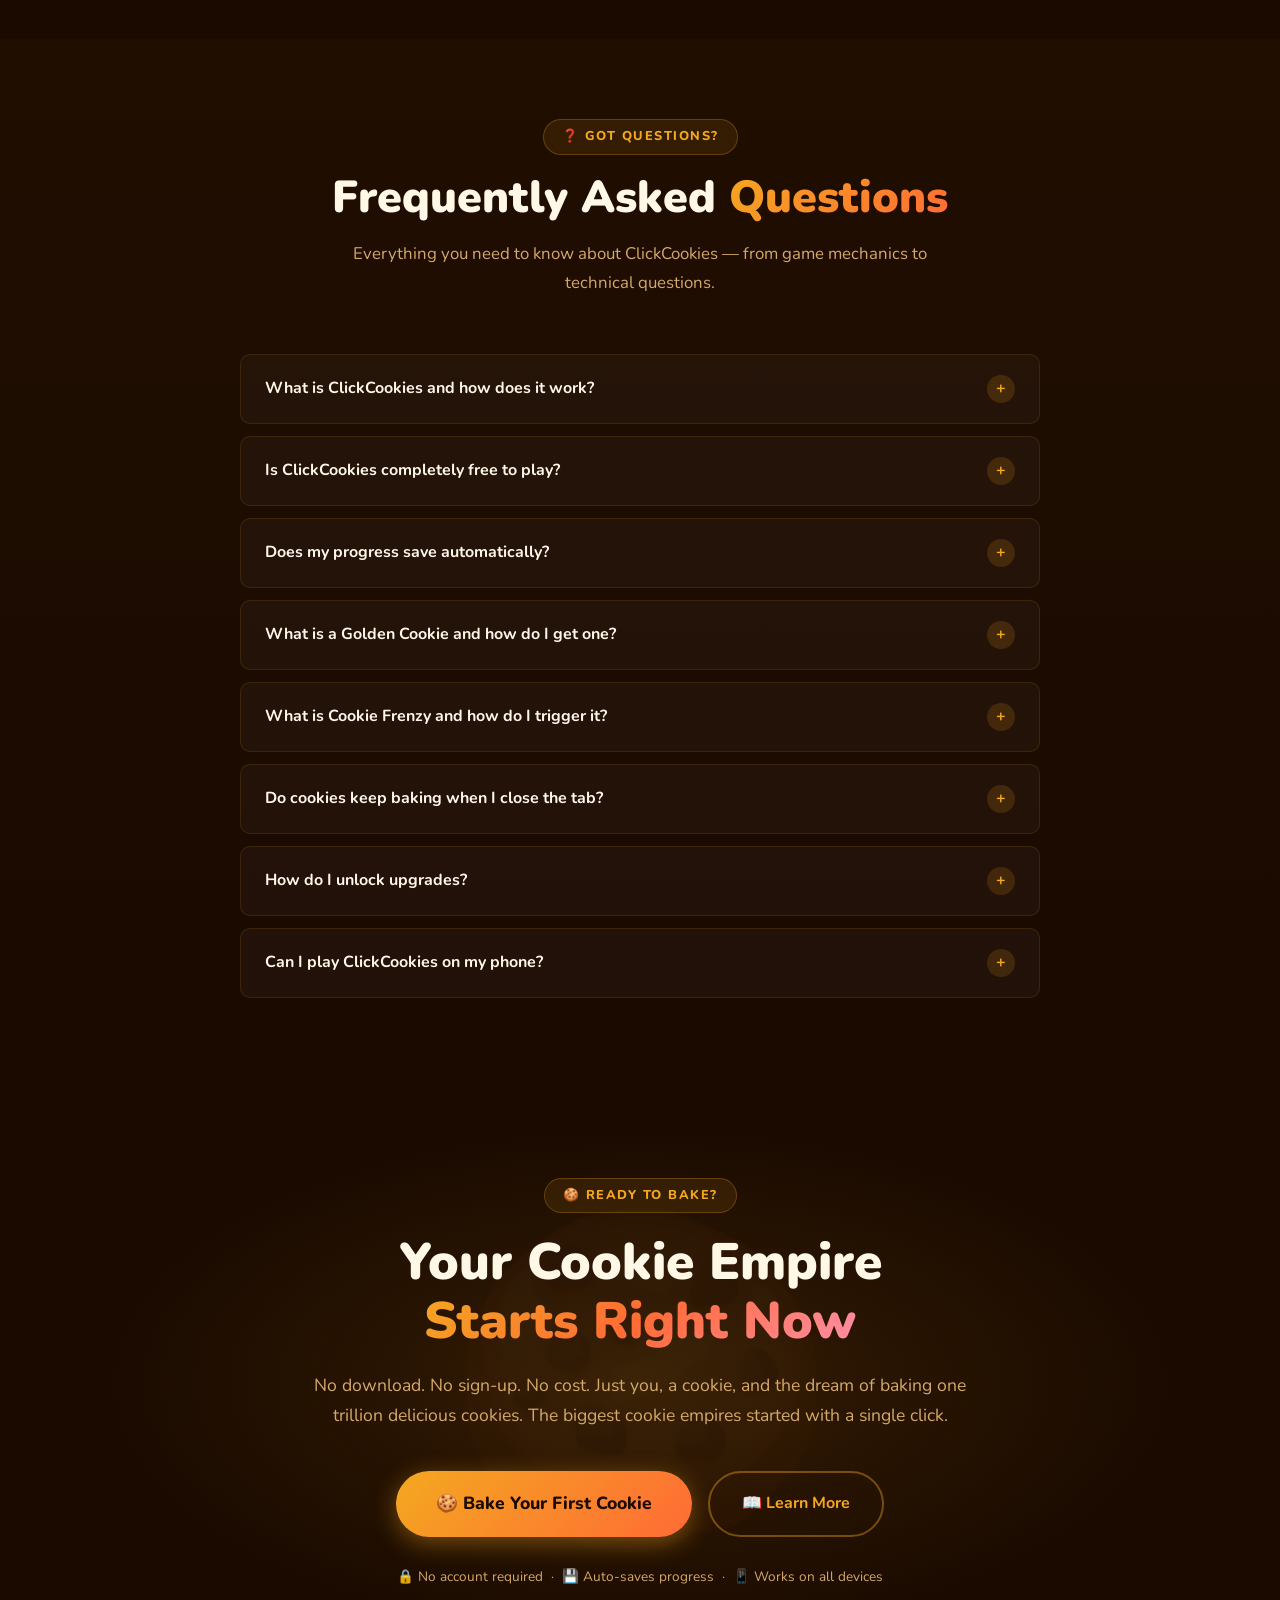
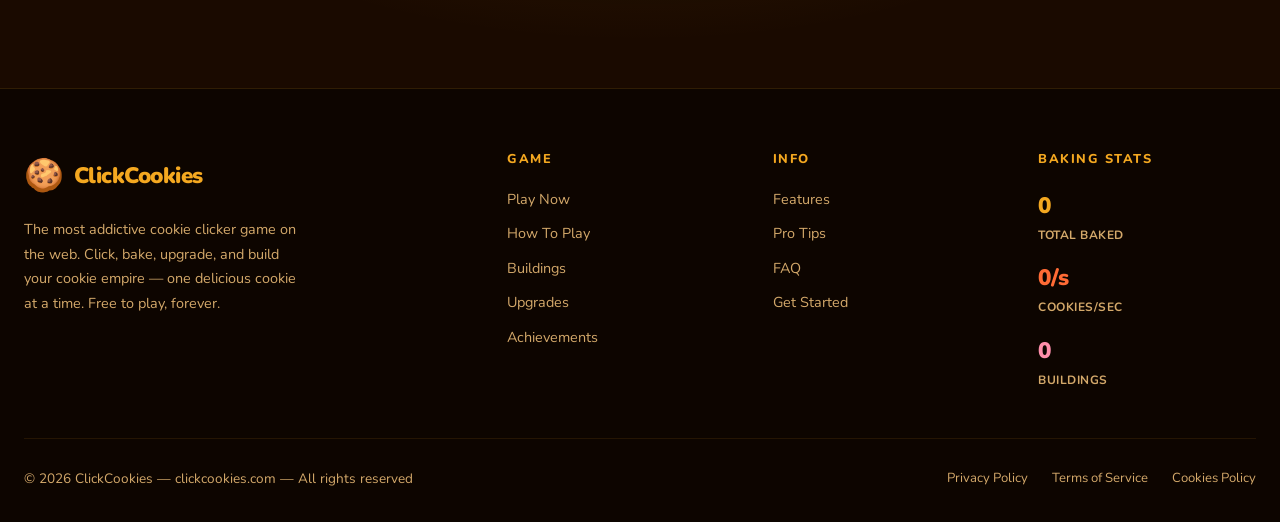
==== commit 7d49b16a: "Update index.html" ====
--- a/index.html
+++ b/index.html
@@ -161,7 +161,7 @@
             </div>
           </div>
           <div class="hero-btns fade-in">
-            <a href="#game" class="btn-primary">🍪 Start Baking Now</a>
+            <a href="#game" class="btn-primary">🍪 Start Clicking Now</a>
             <a href="#how-to-play" class="btn-secondary">📖 How to Play</a>
           </div>
         </div>
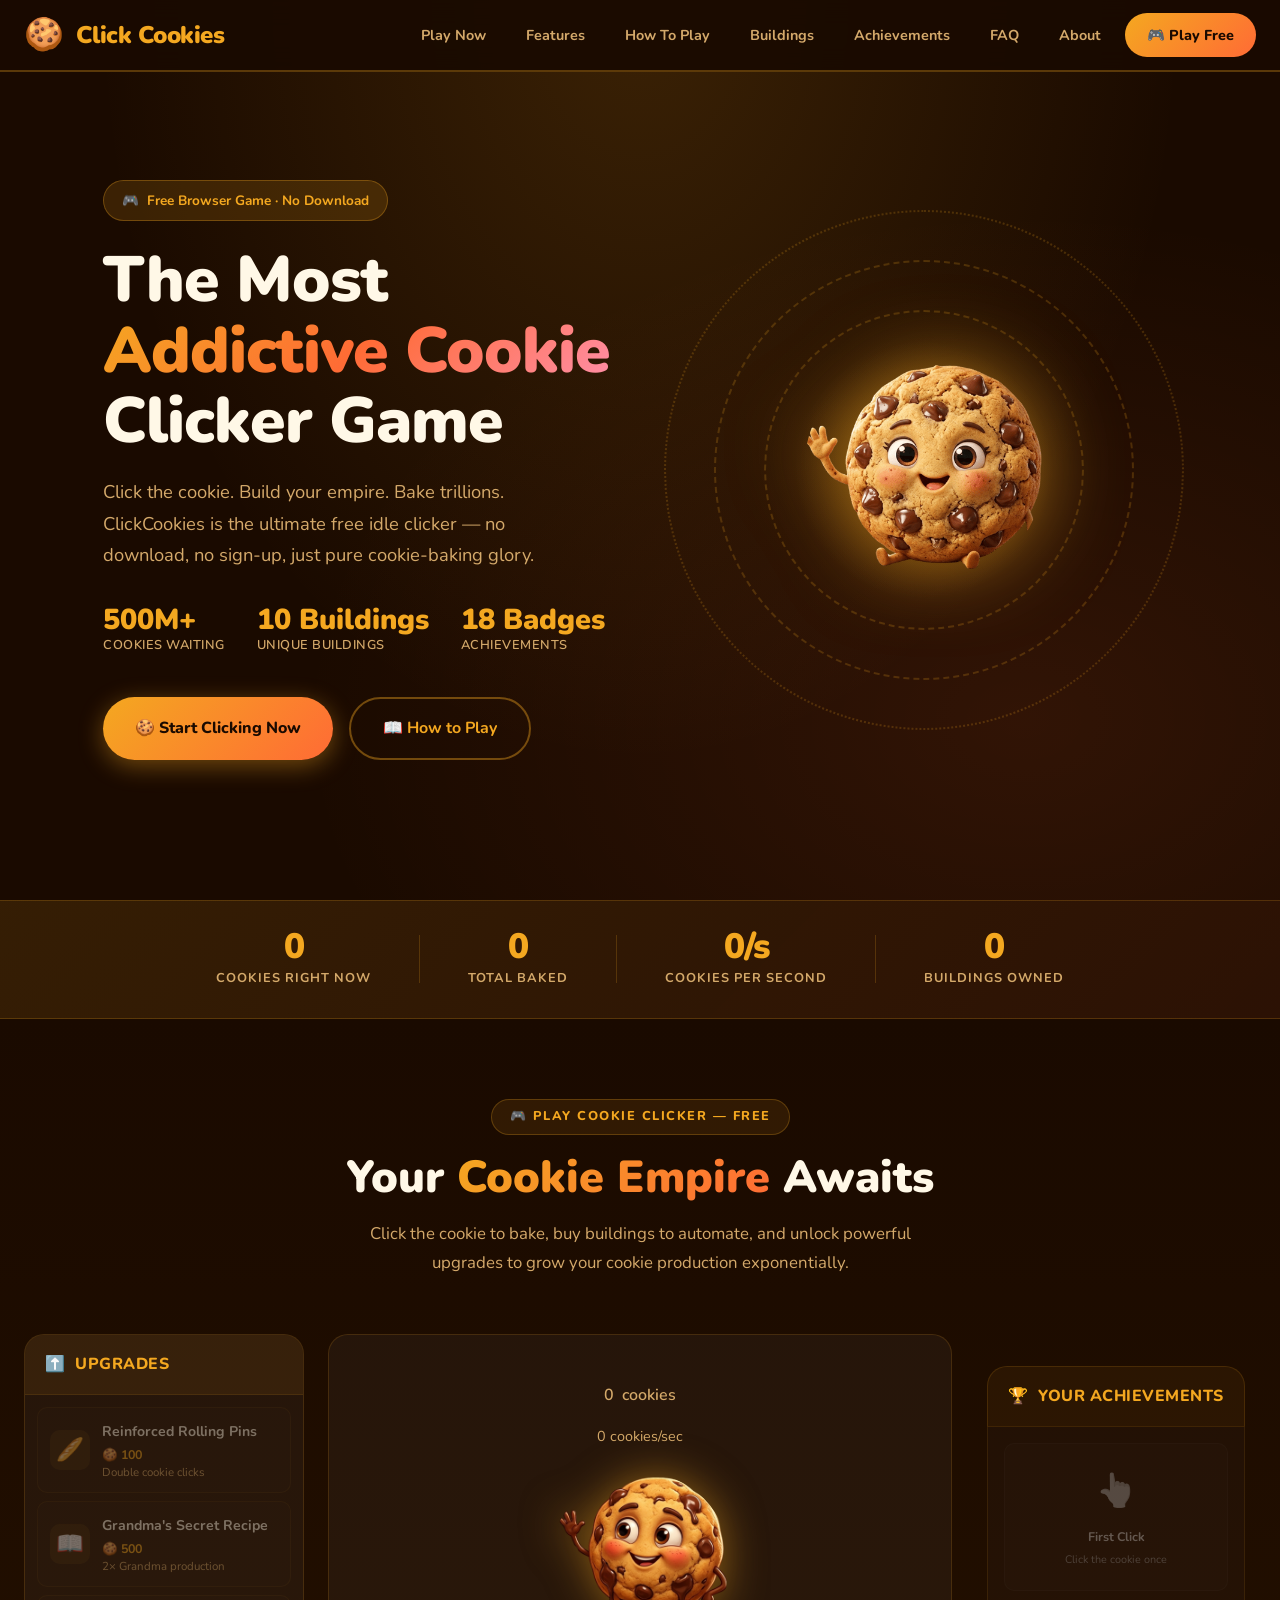
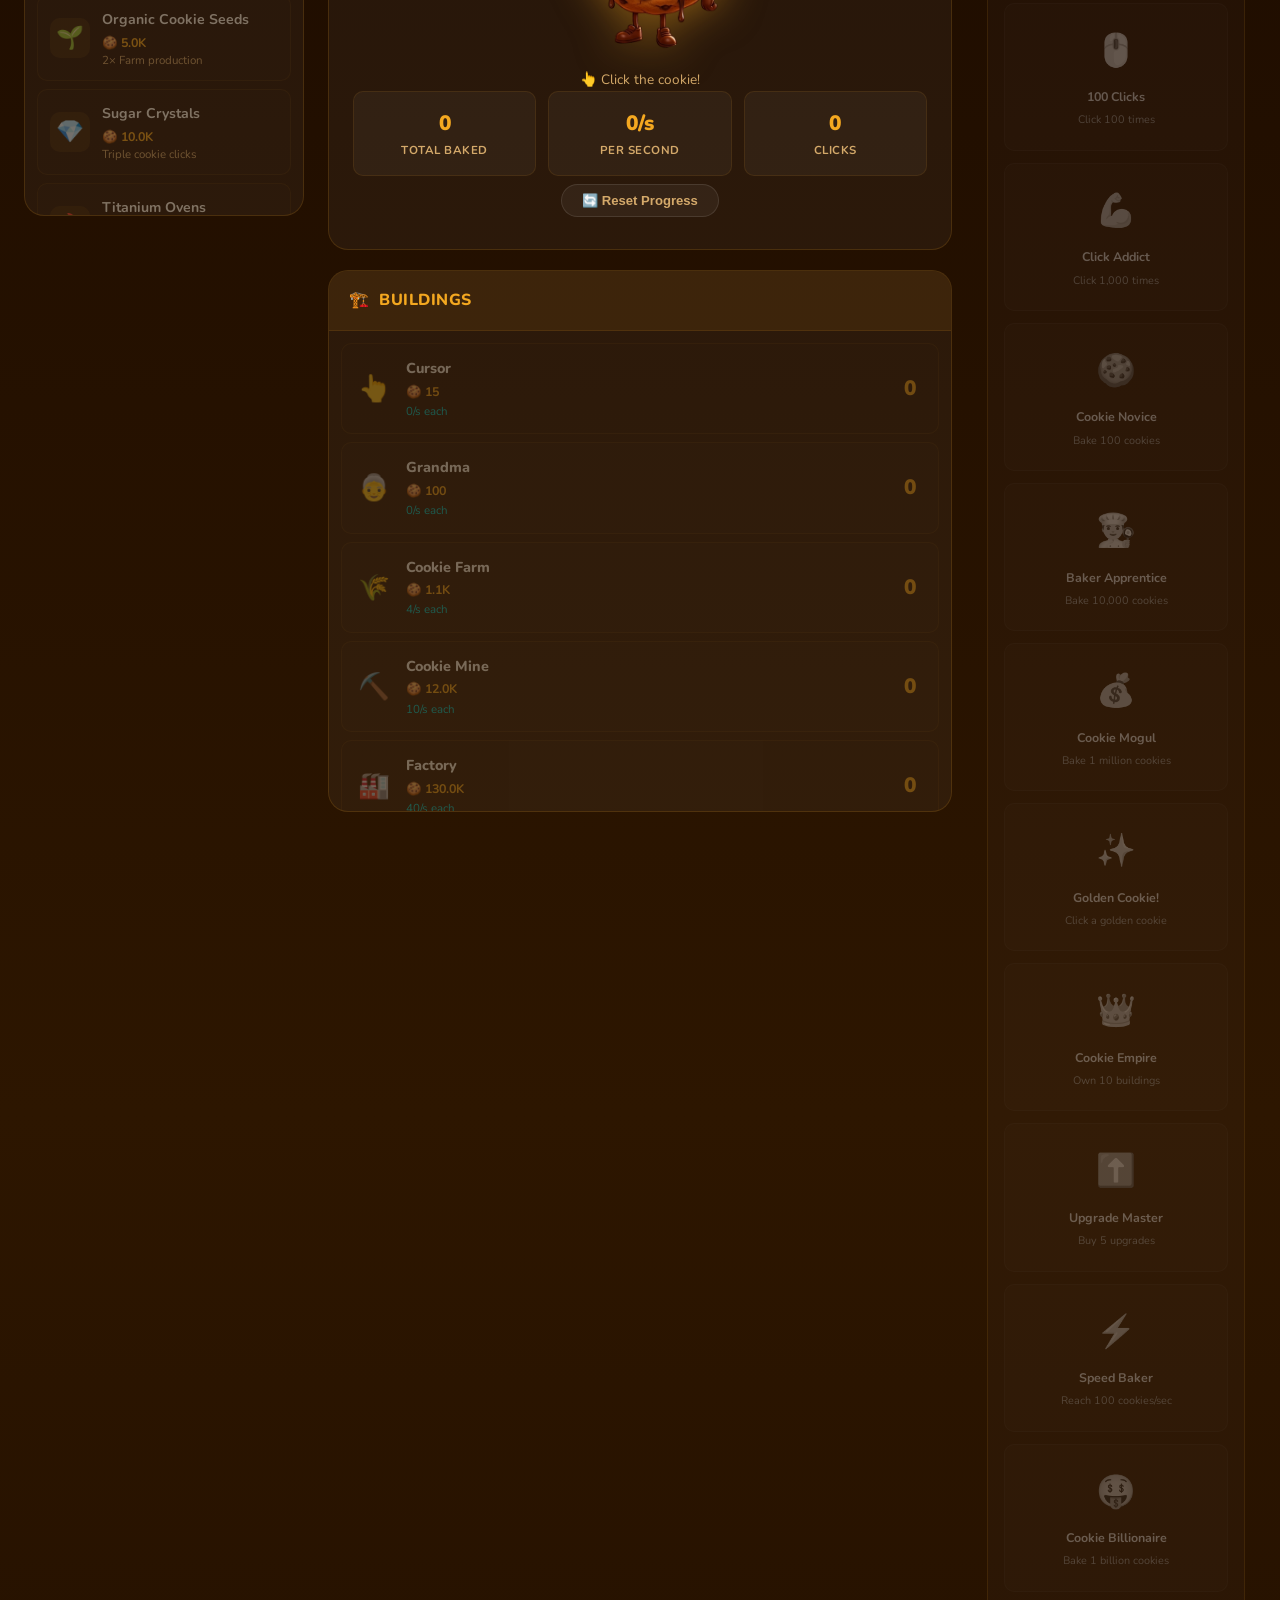
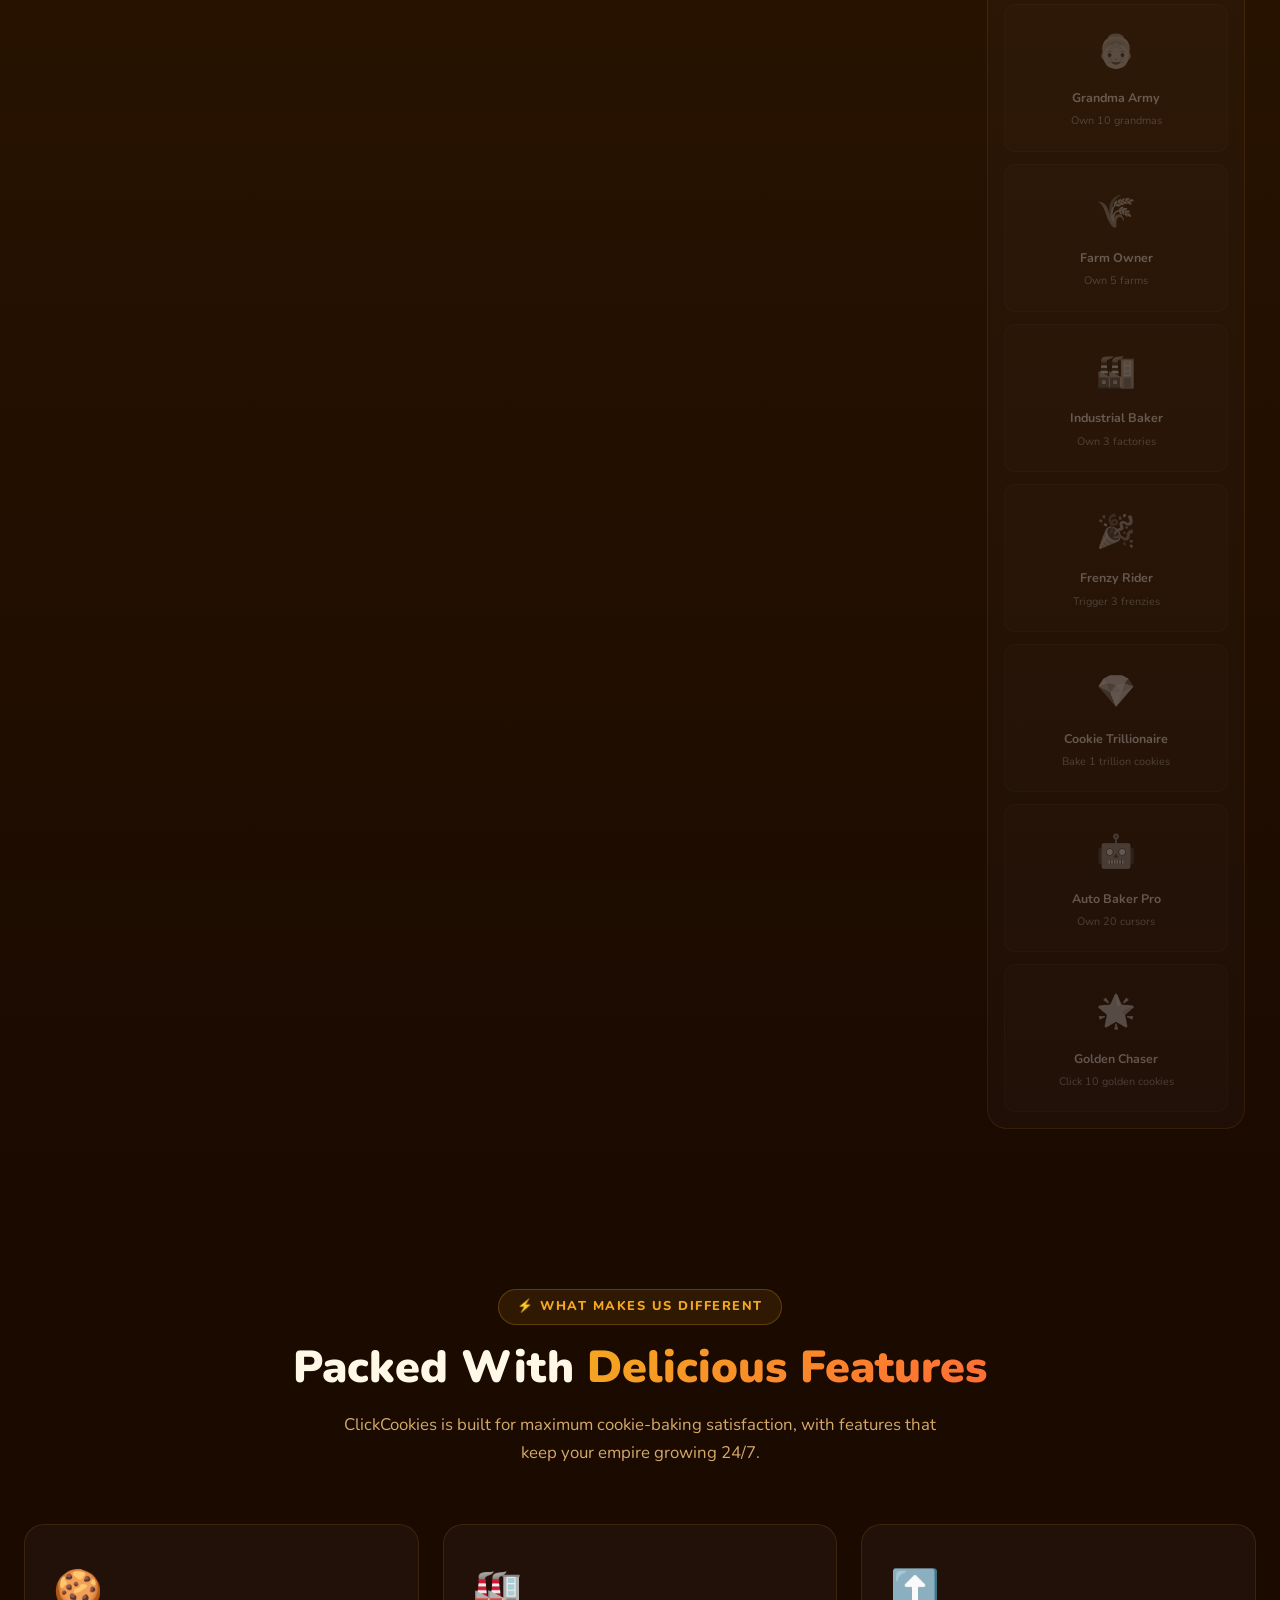
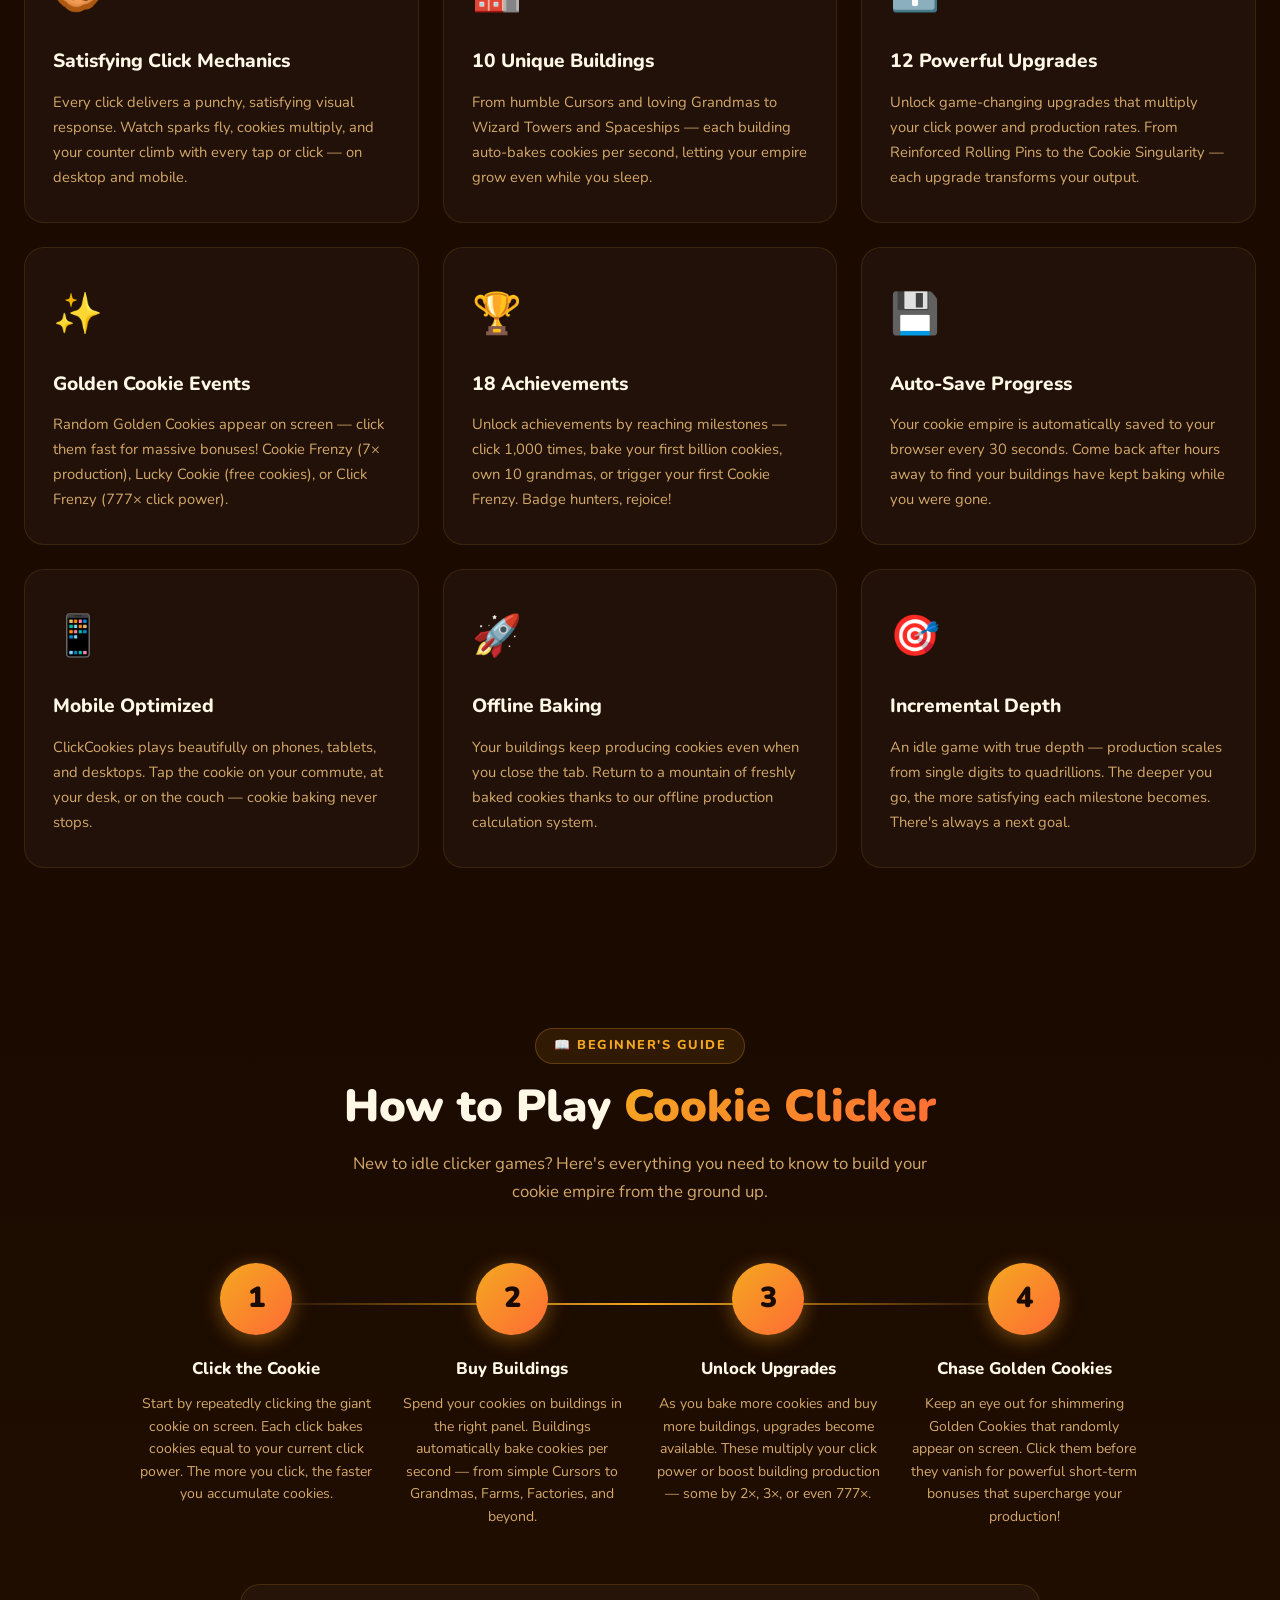
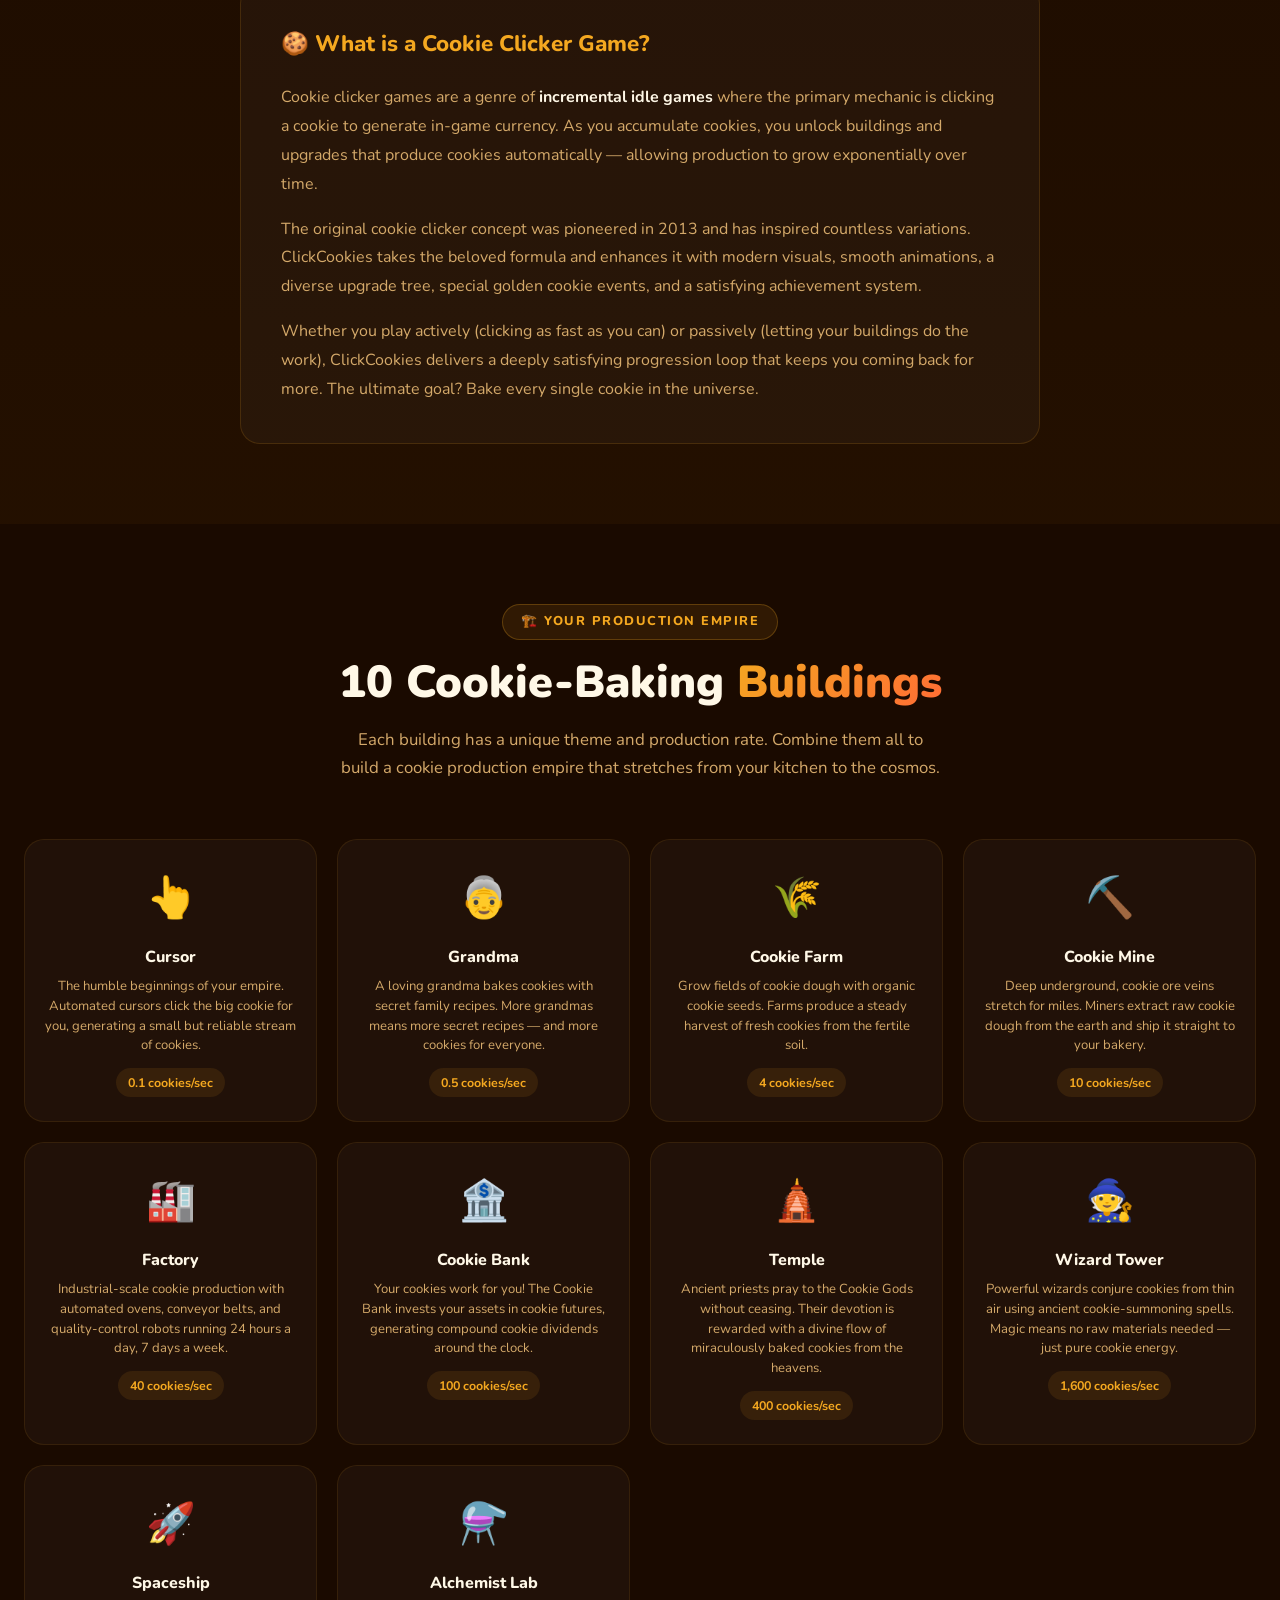
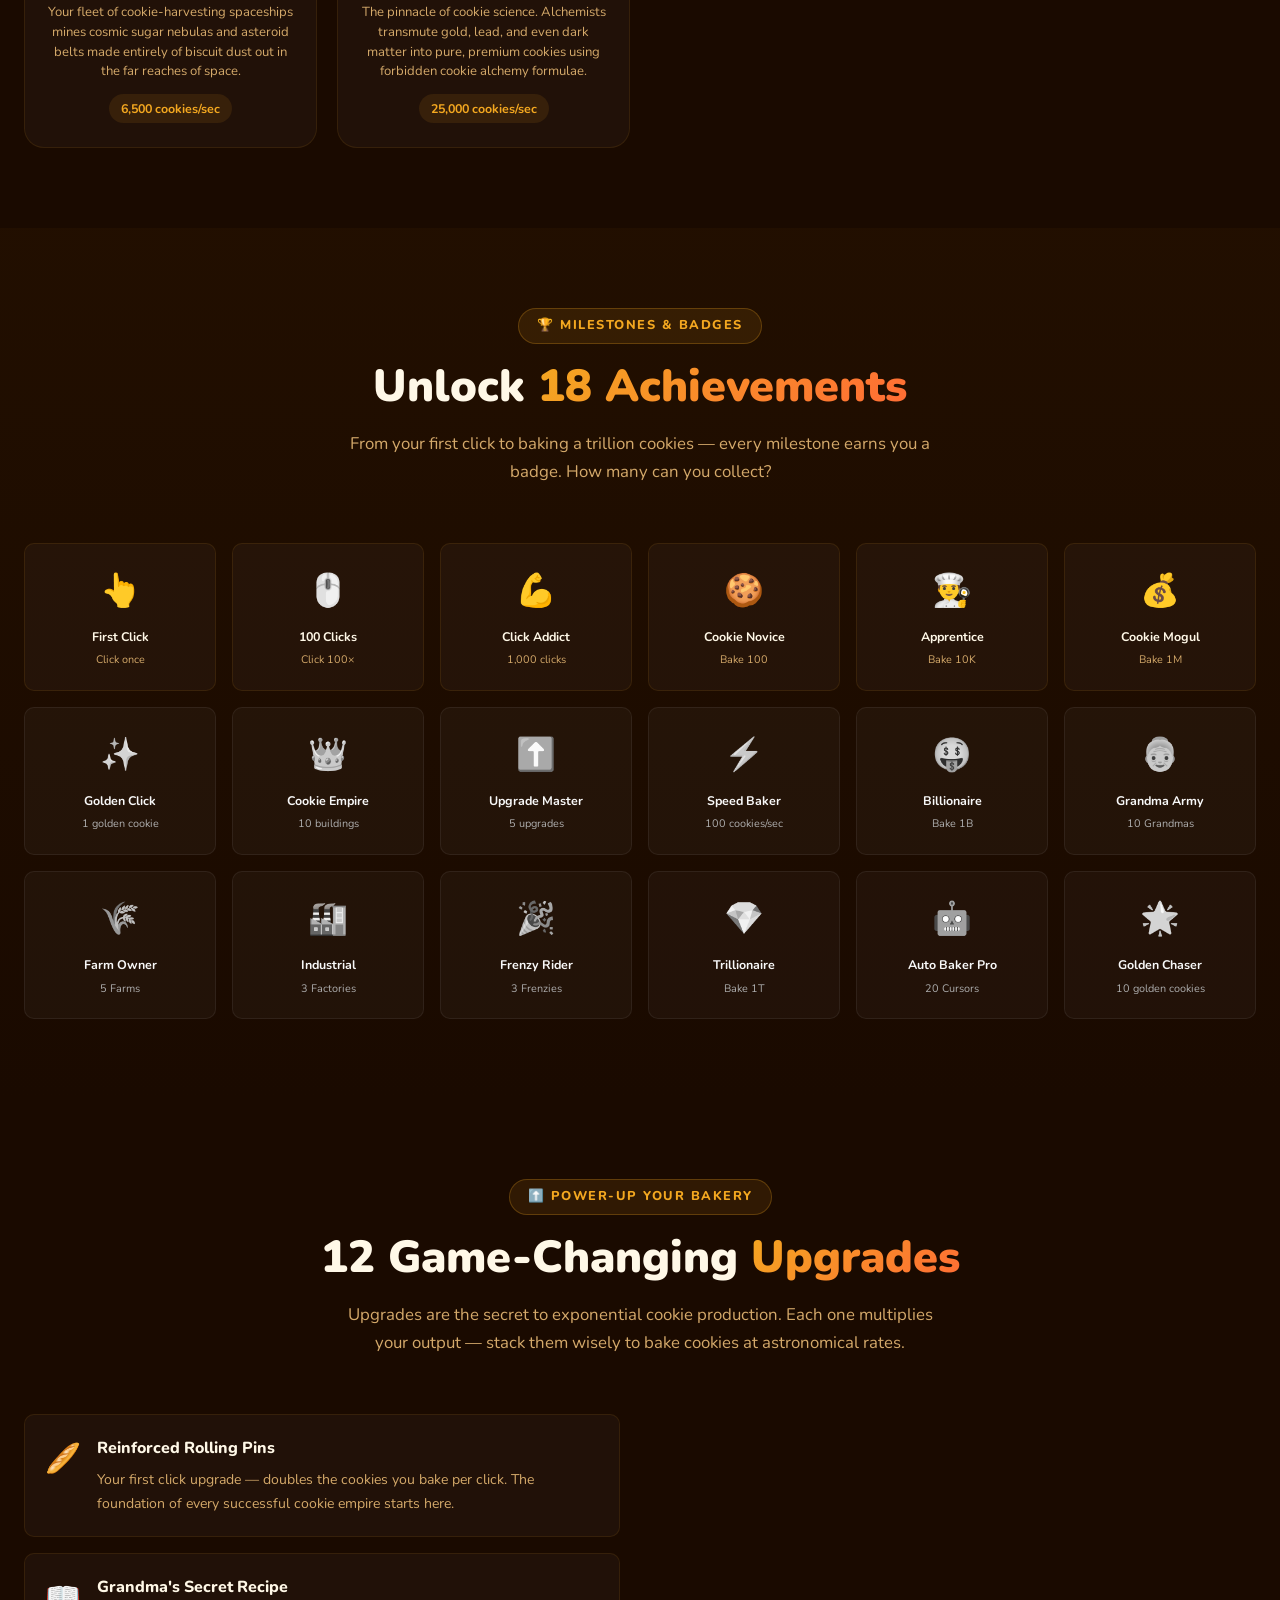
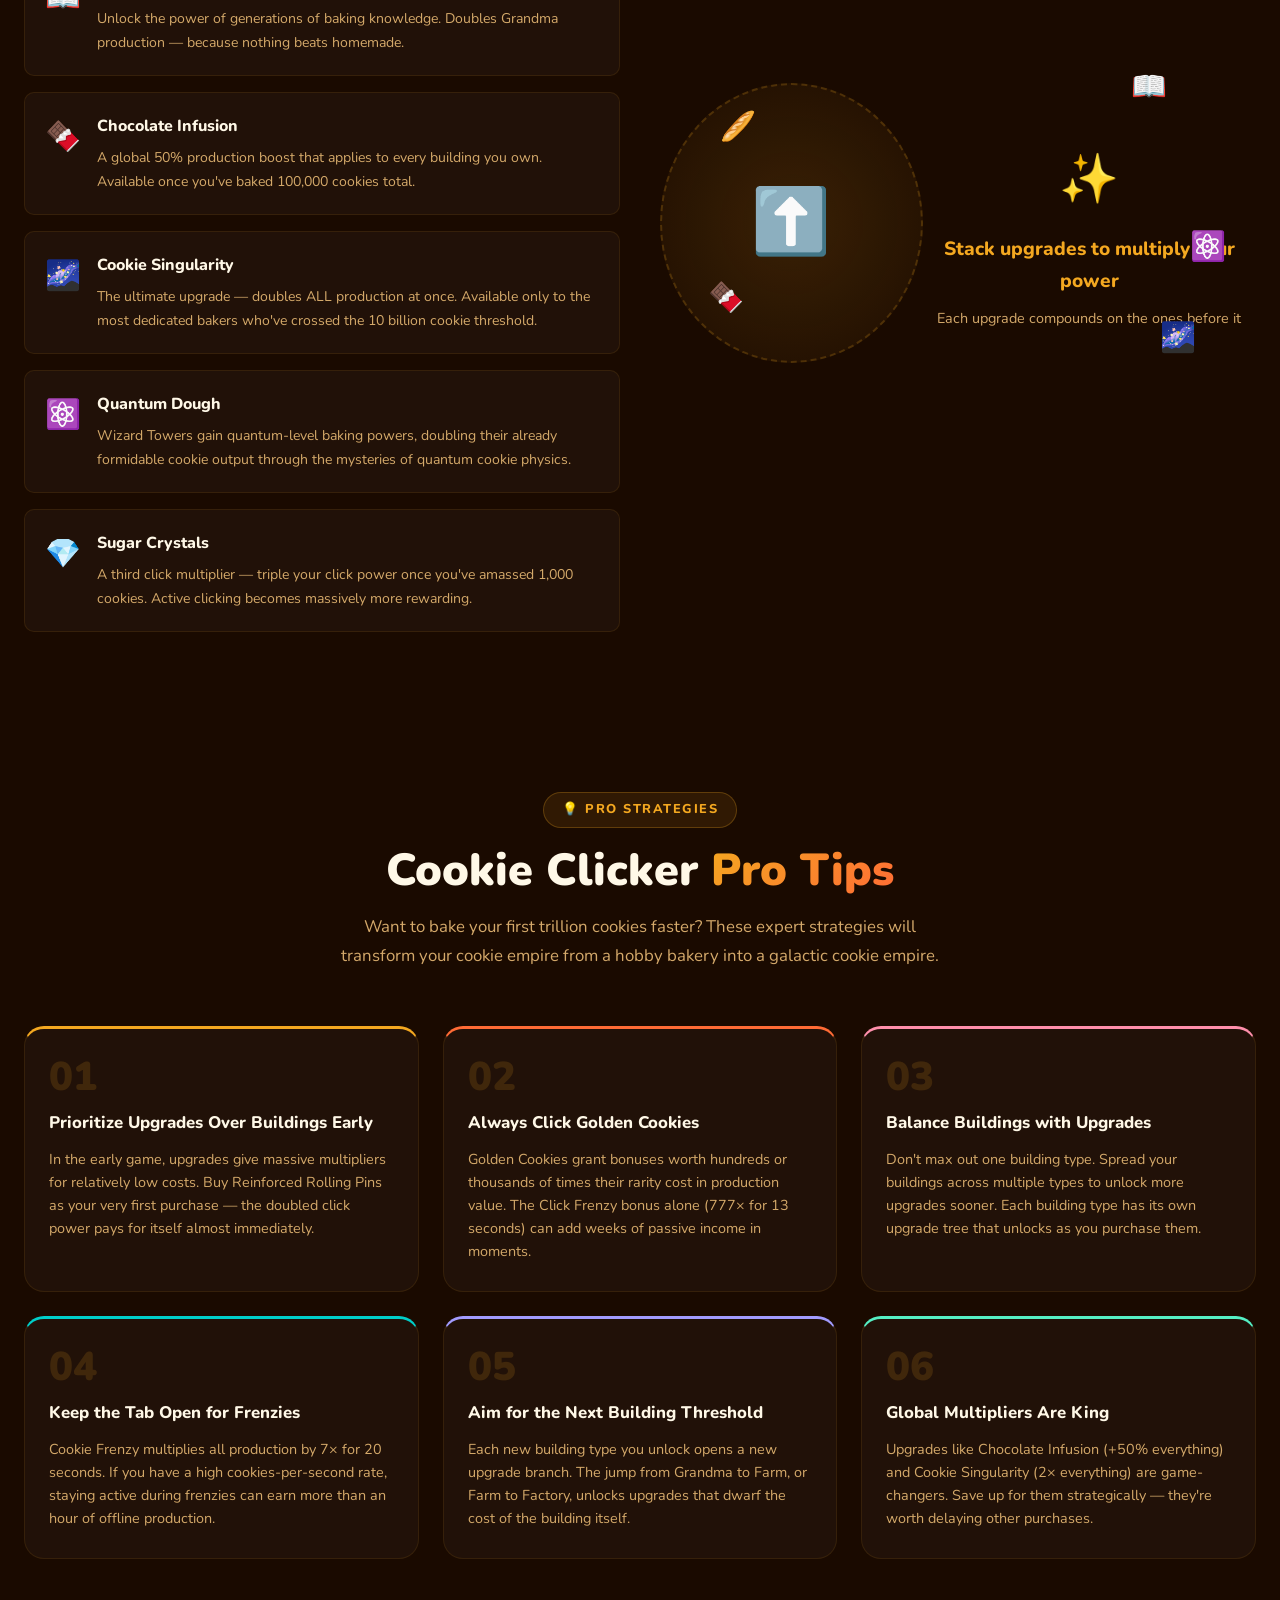
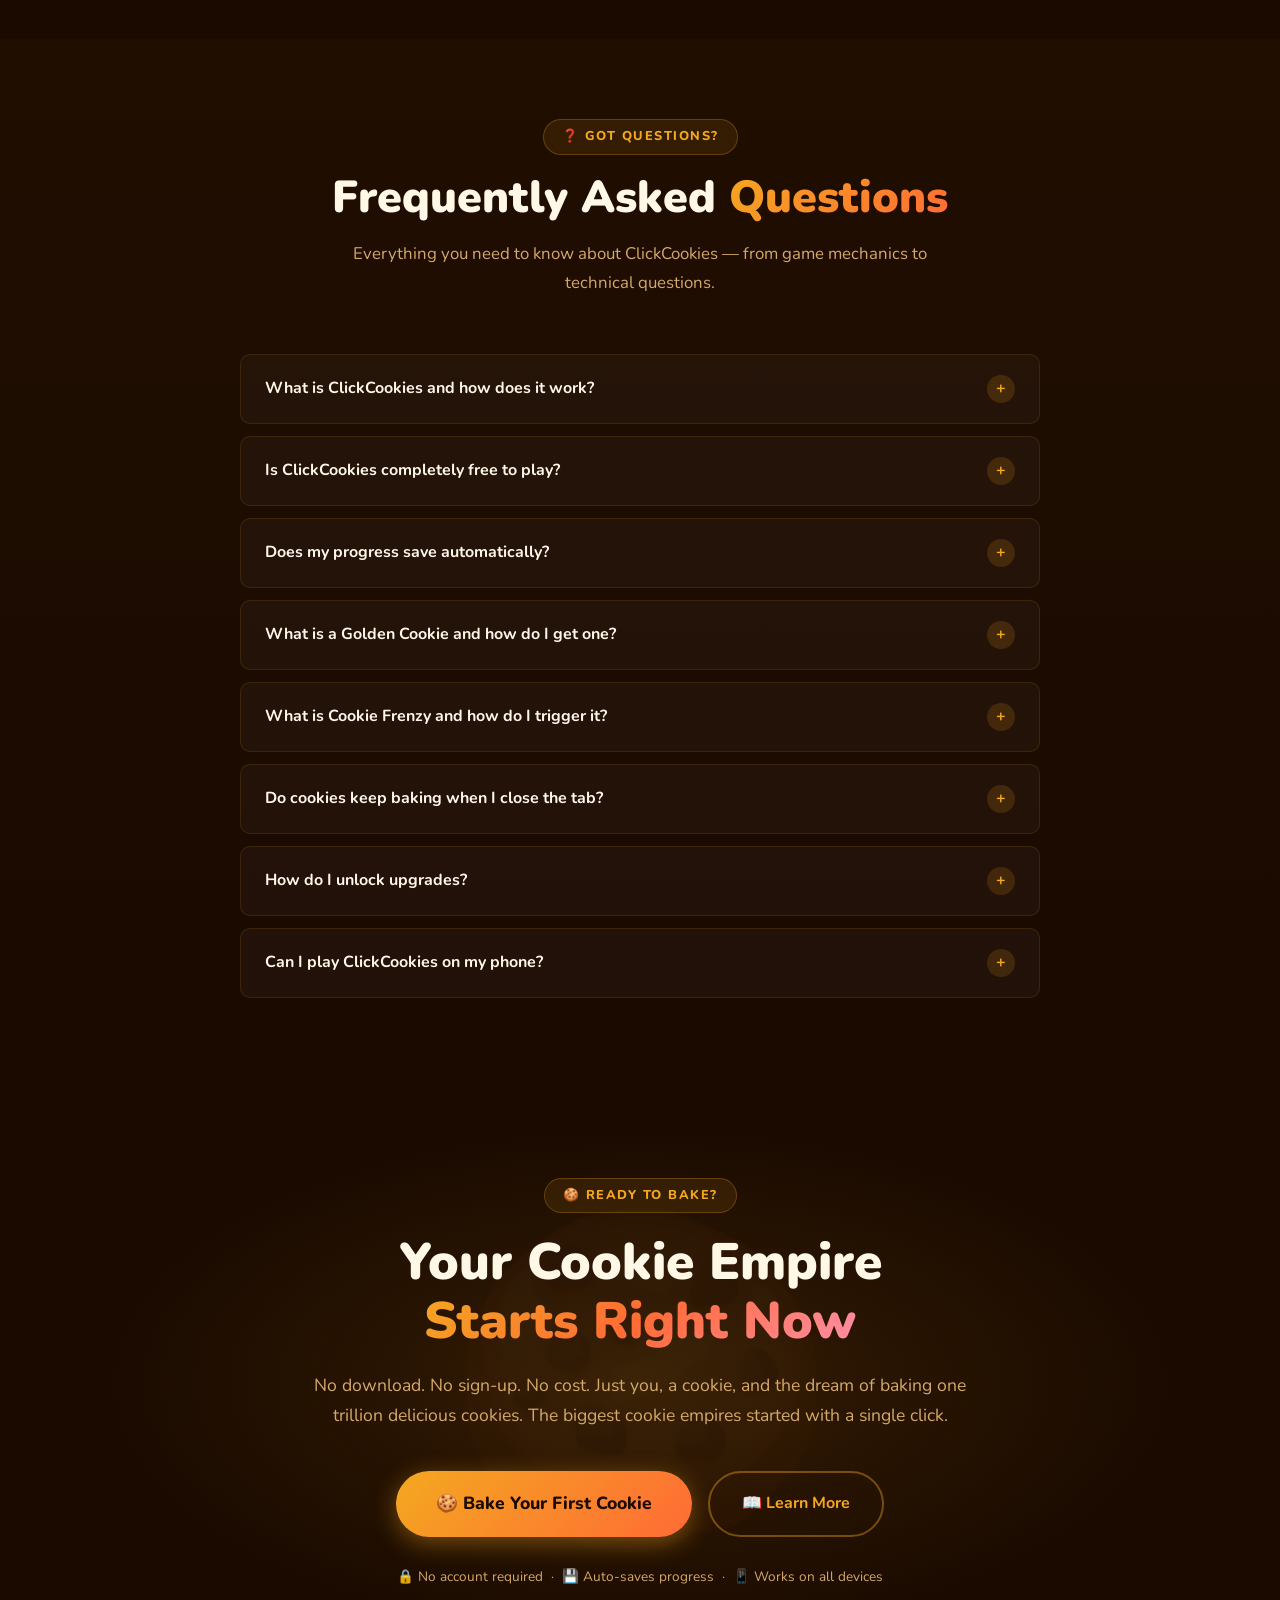
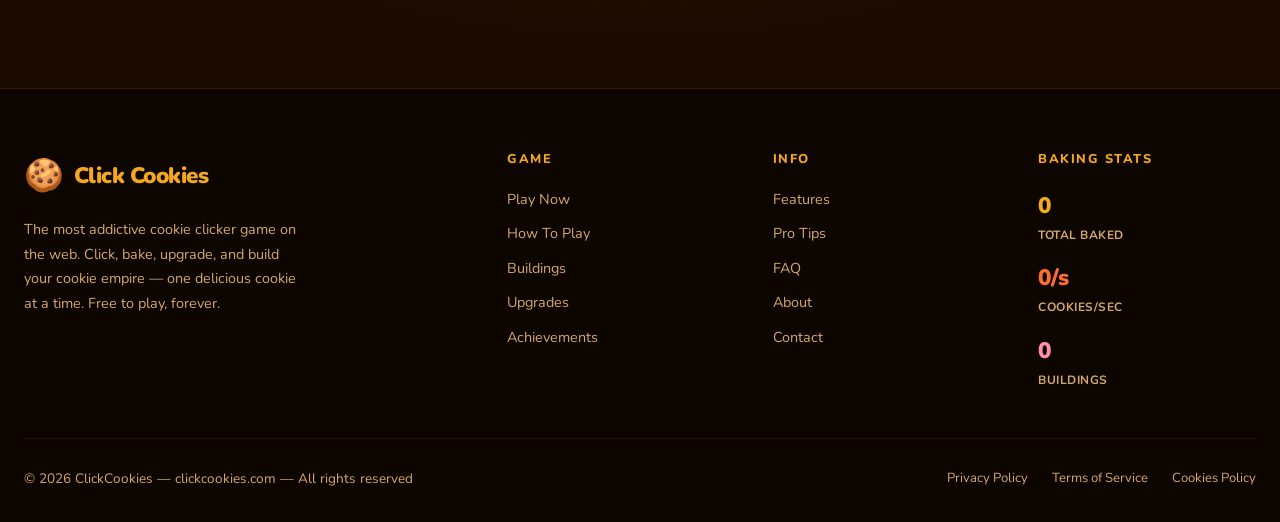
==== commit 74804462: "Update index.html" ====
--- a/index.html
+++ b/index.html
@@ -1,6 +1,15 @@
 <!DOCTYPE html>
 <html lang="en">
 <head>
+  <!-- Google tag (gtag.js) -->
+<script async src="https://www.googletagmanager.com/gtag/js?id=G-SF69M360L7"></script>
+<script>
+  window.dataLayer = window.dataLayer || [];
+  function gtag(){dataLayer.push(arguments);}
+  gtag('js', new Date());
+
+  gtag('config', 'G-SF69M360L7');
+</script>
   <meta charset="UTF-8" />
   <meta name="viewport" content="width=device-width, initial-scale=1.0" />
   <meta http-equiv="X-UA-Compatible" content="IE=edge" />
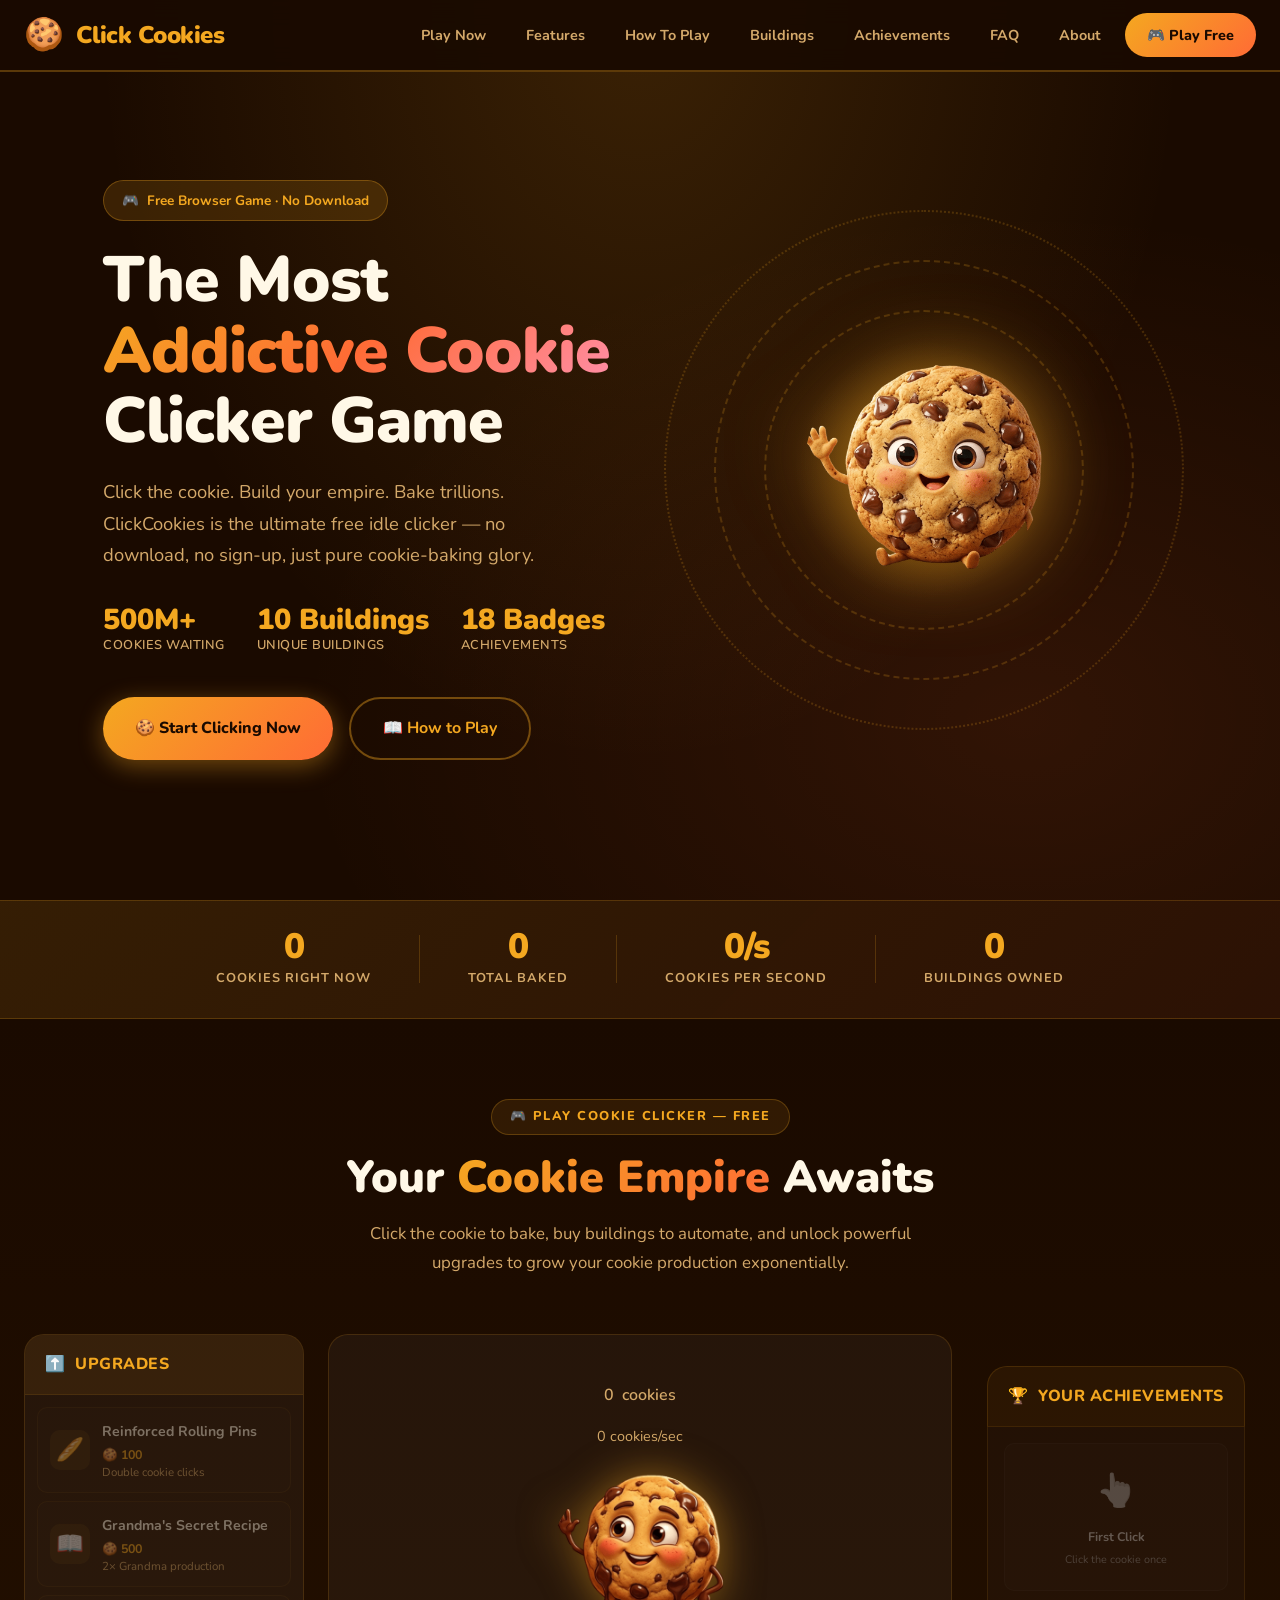
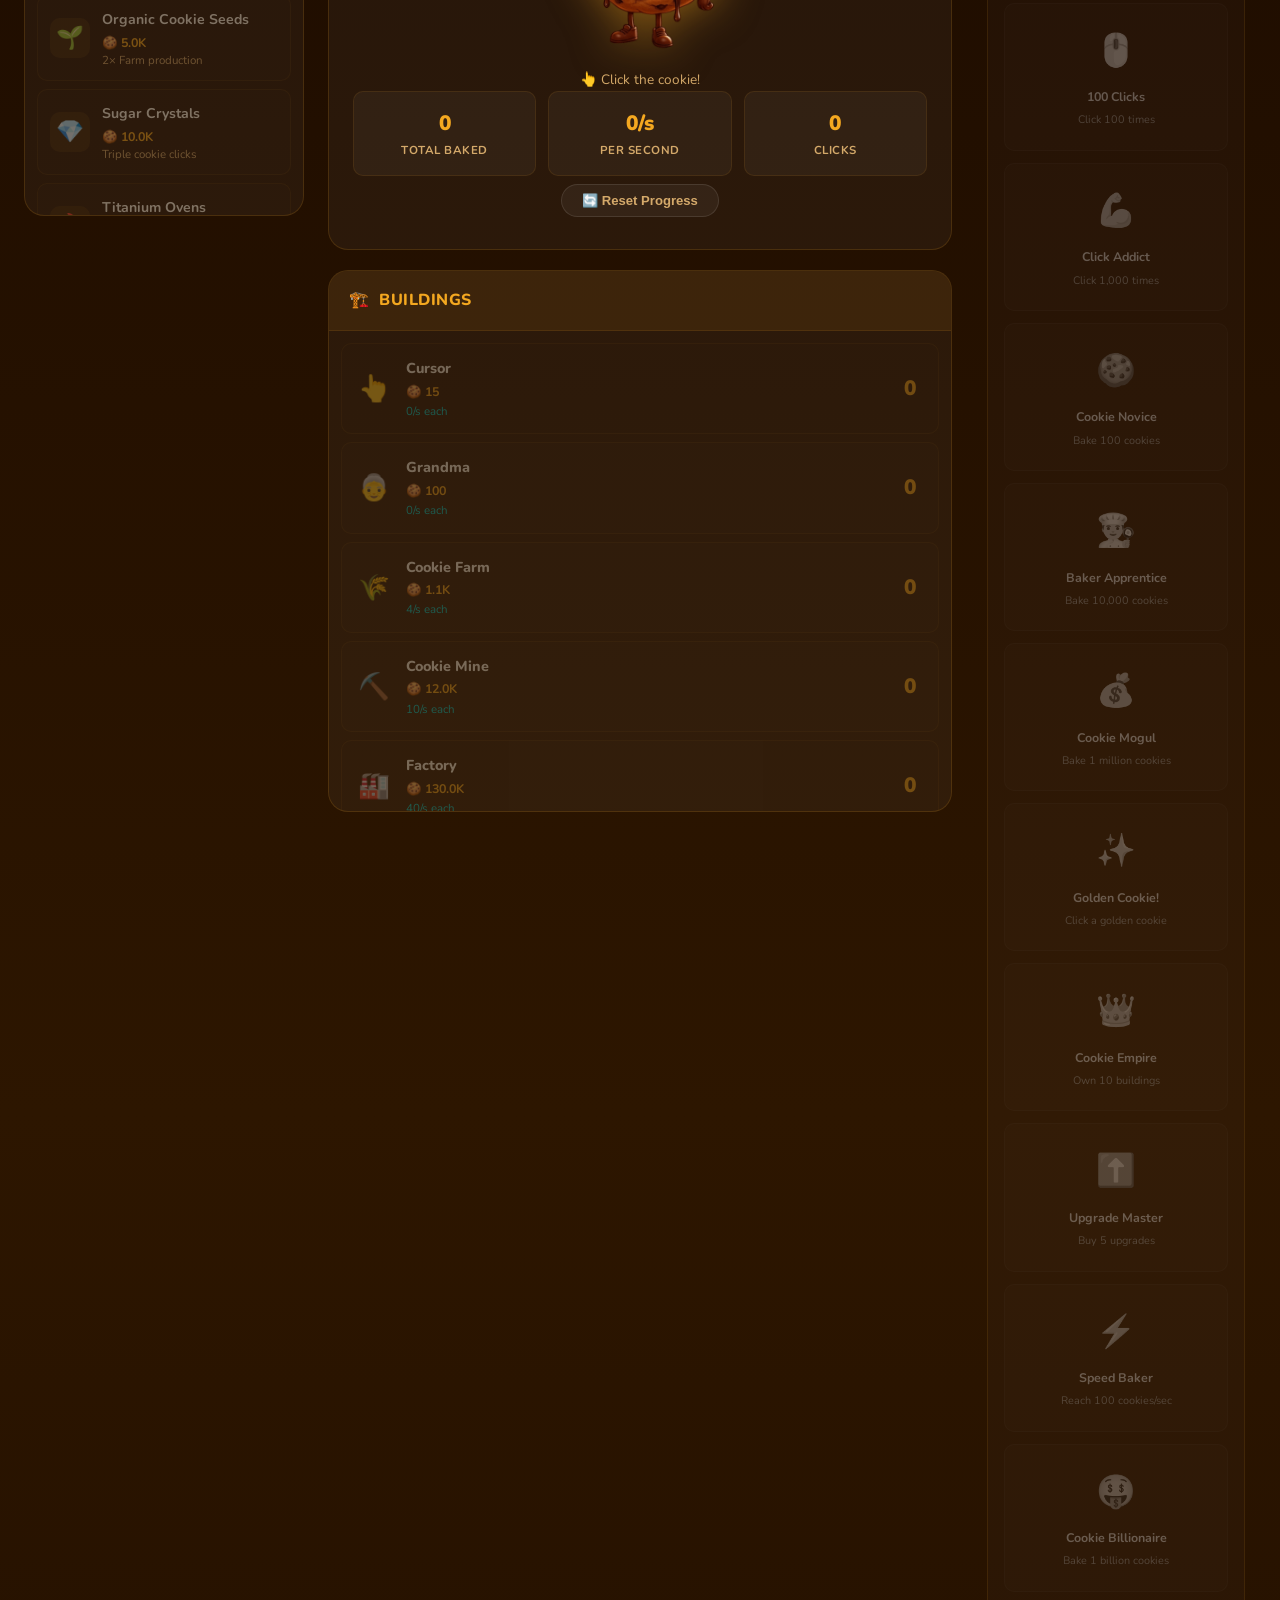
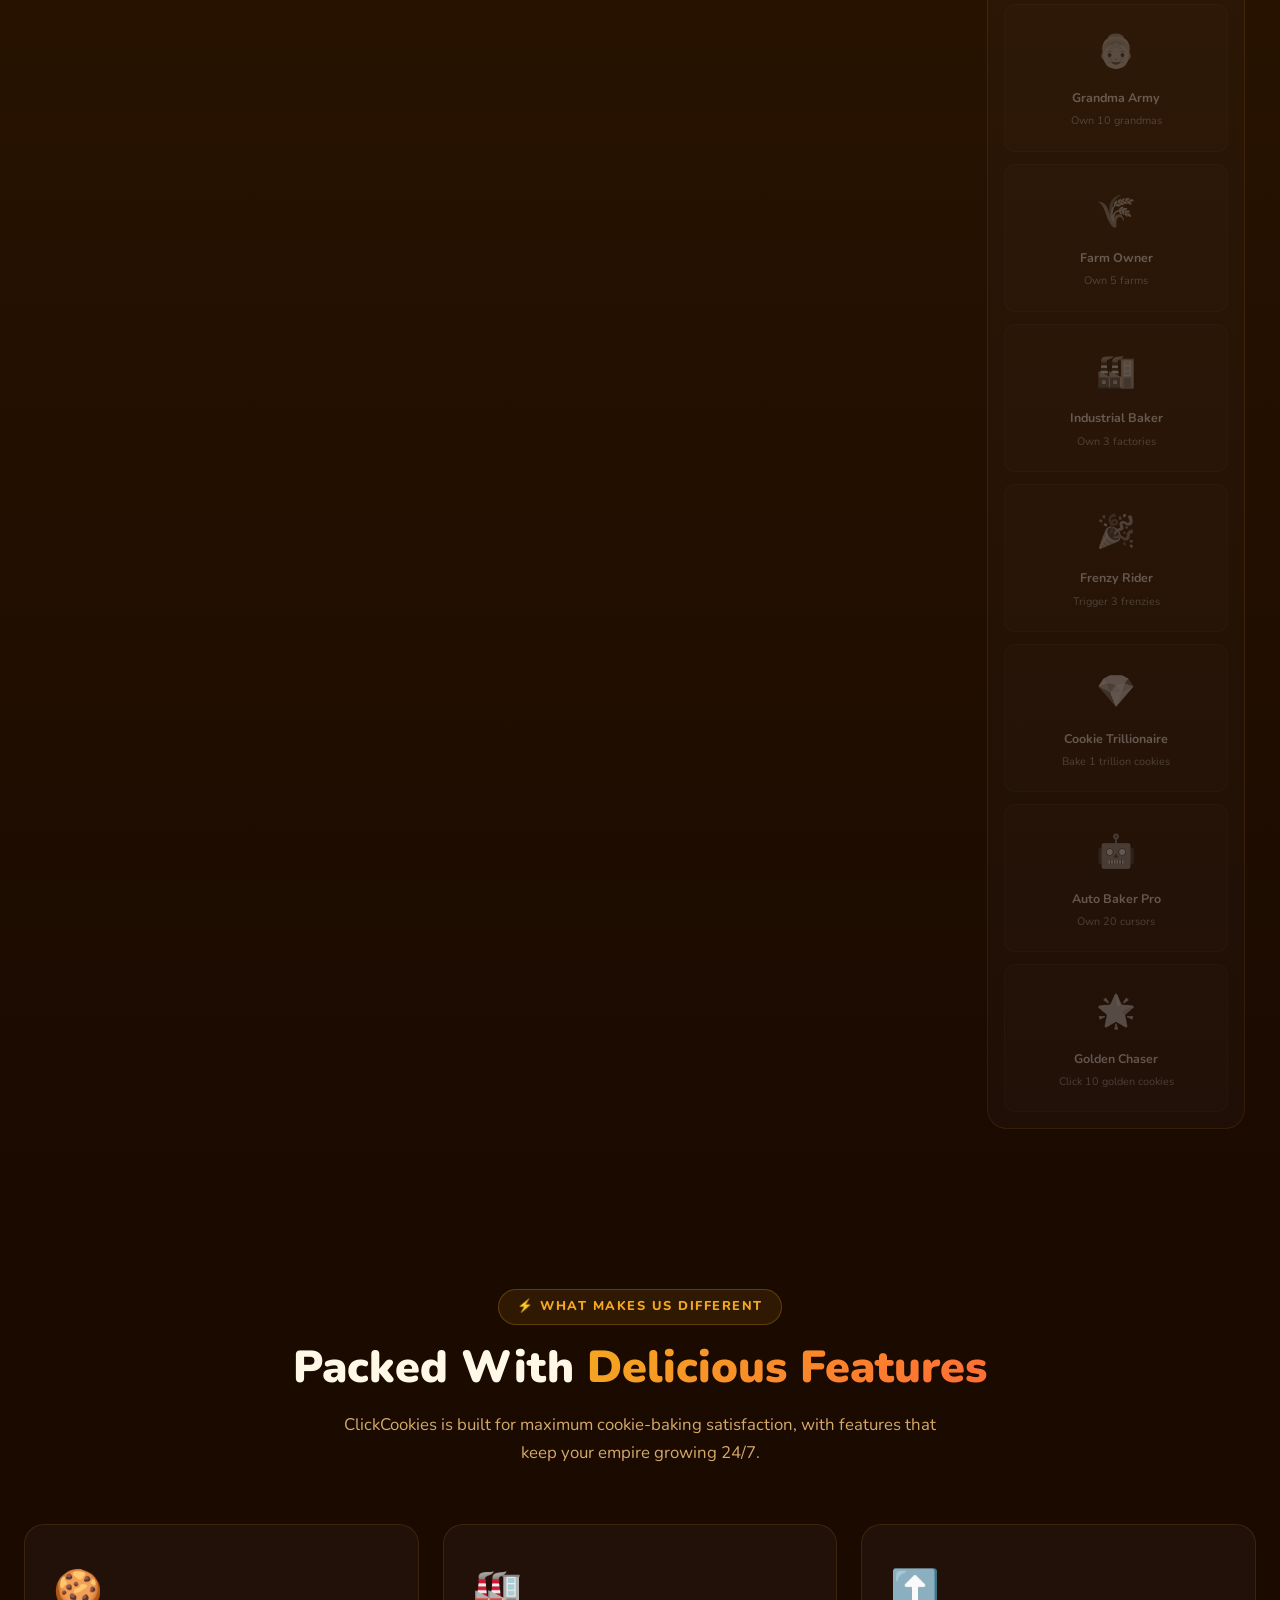
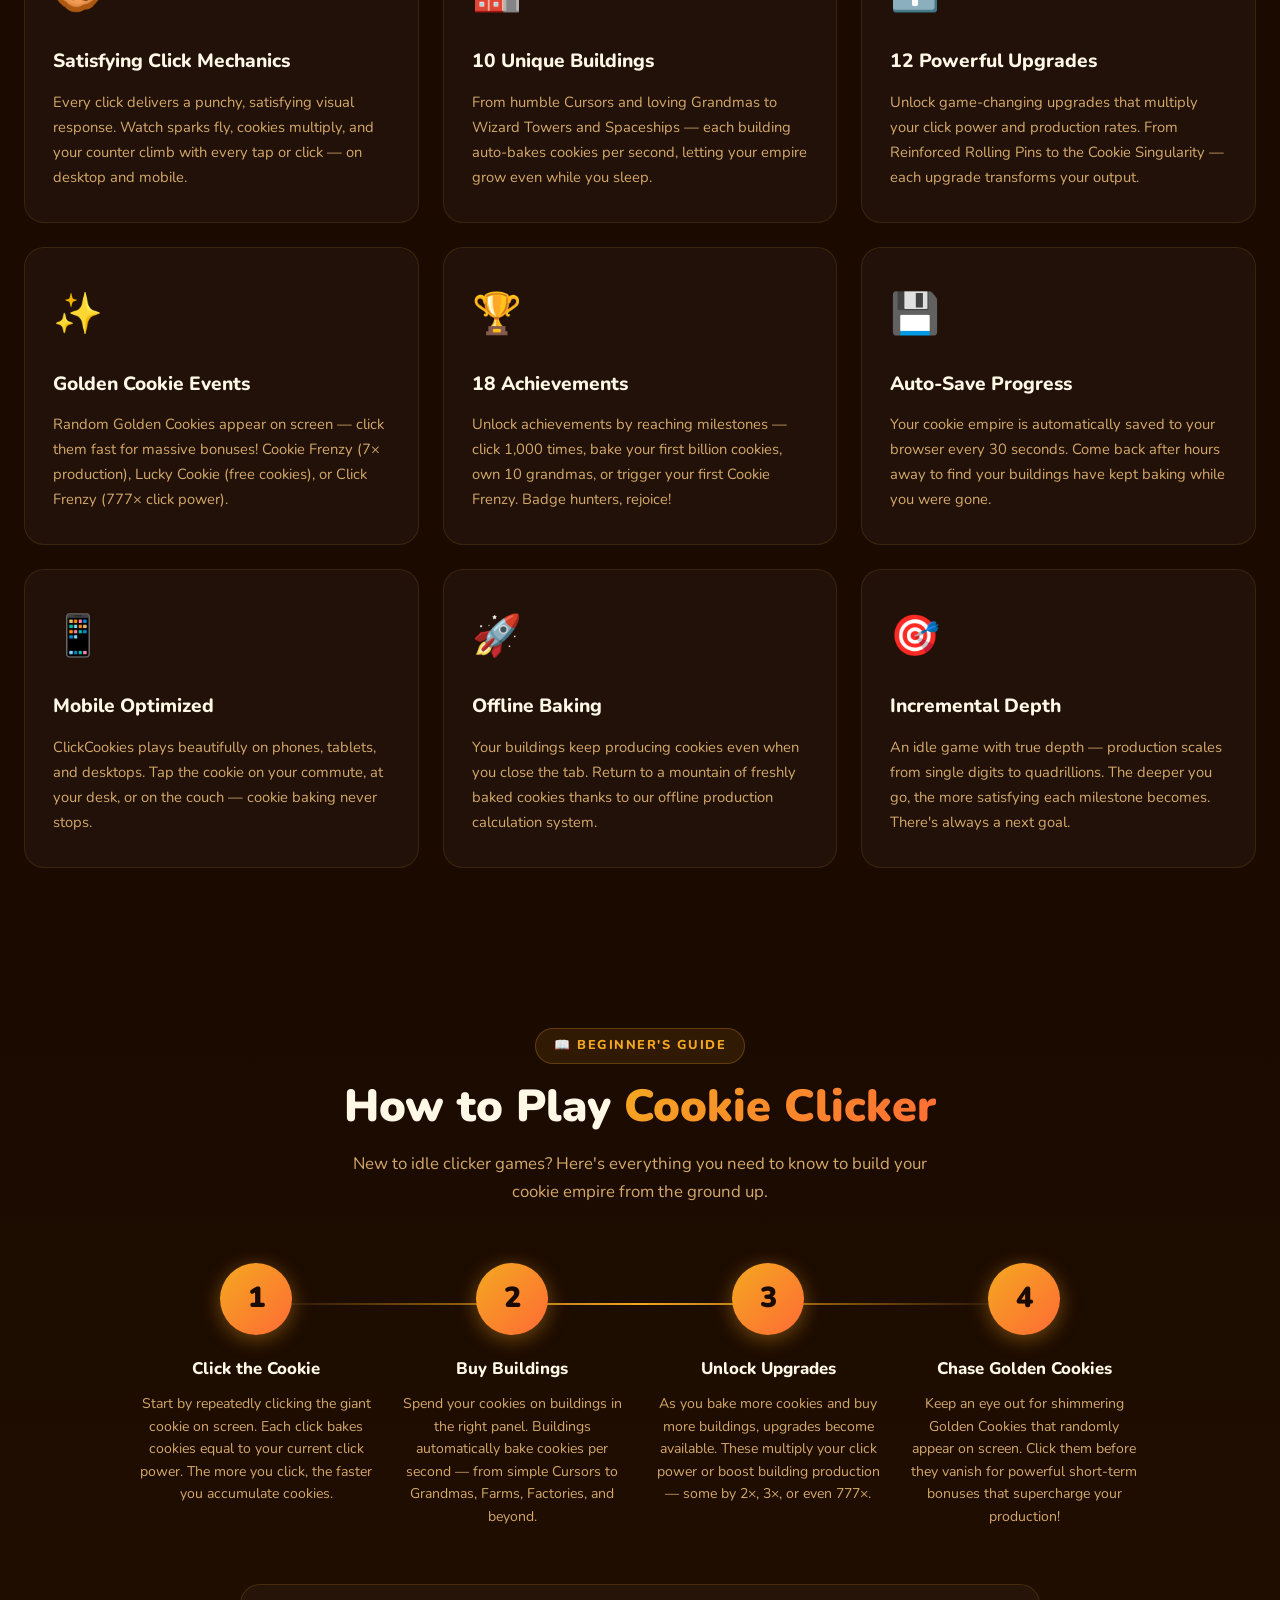
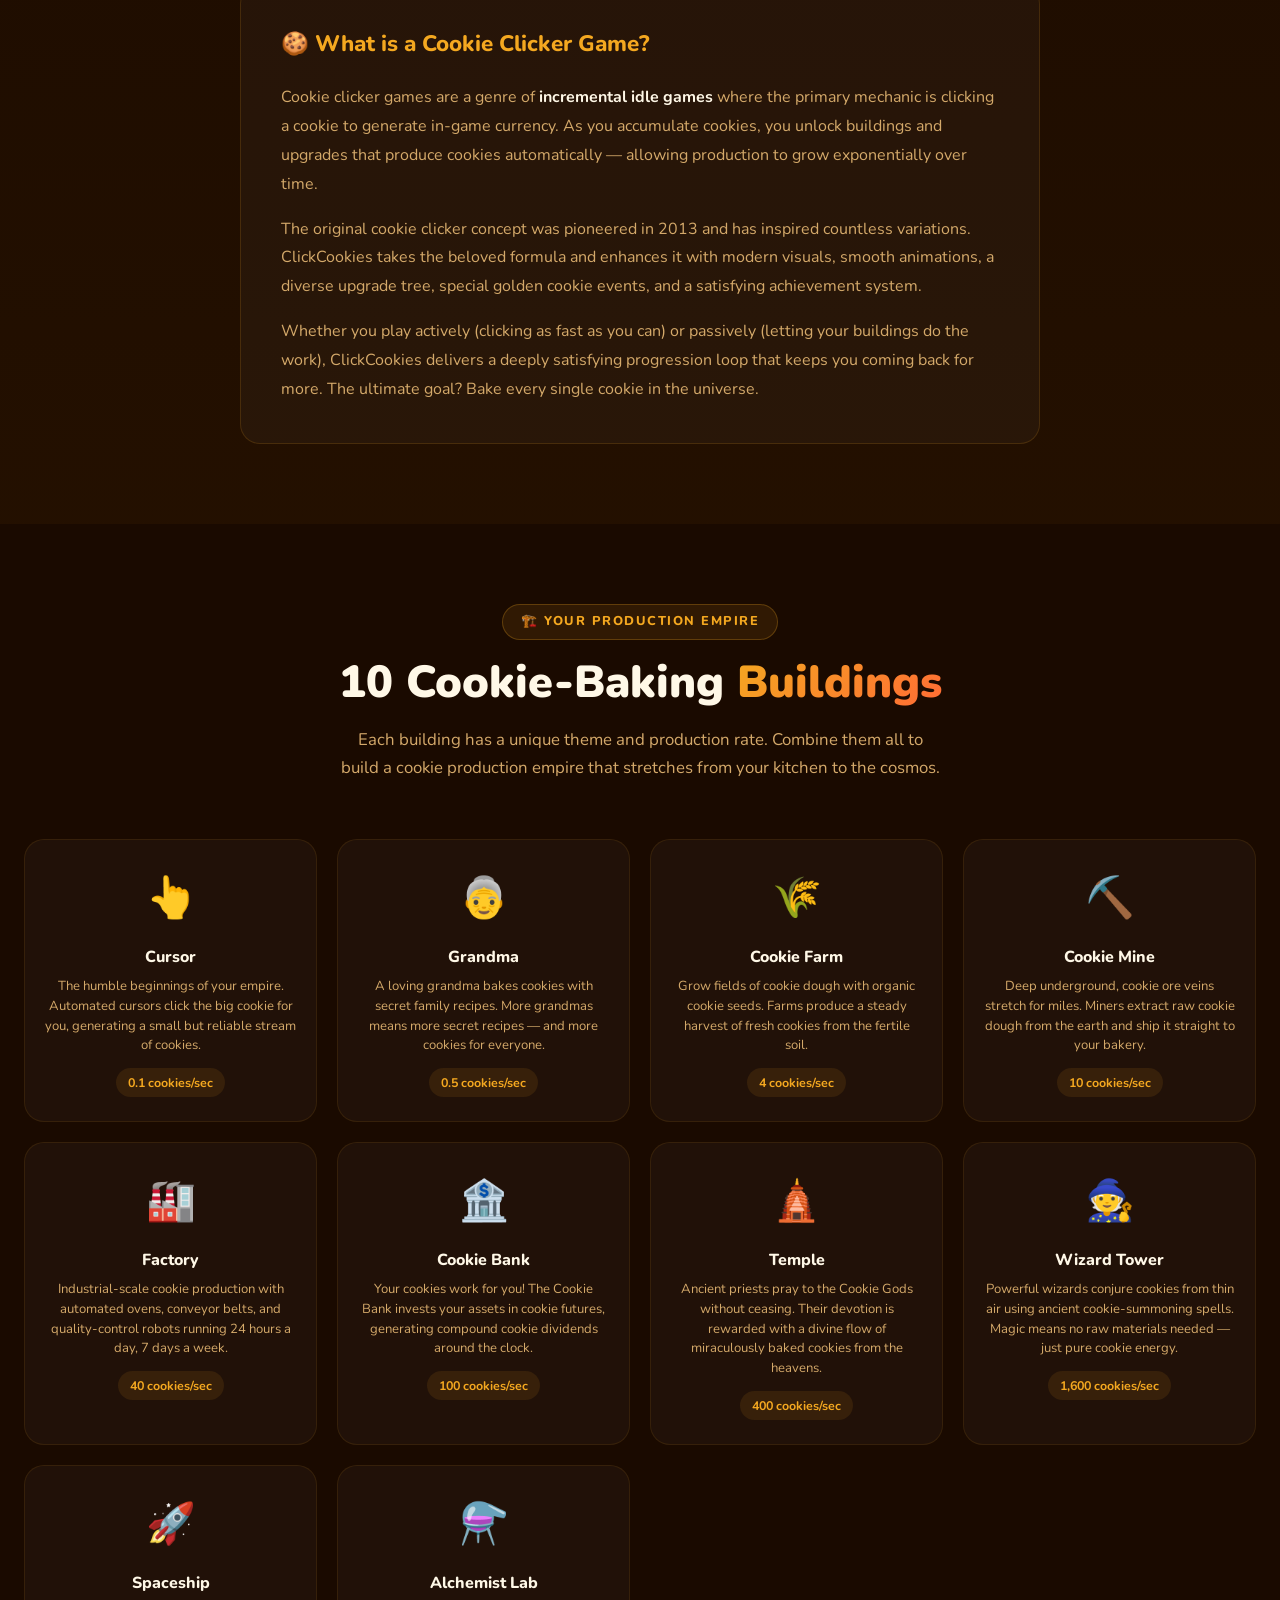
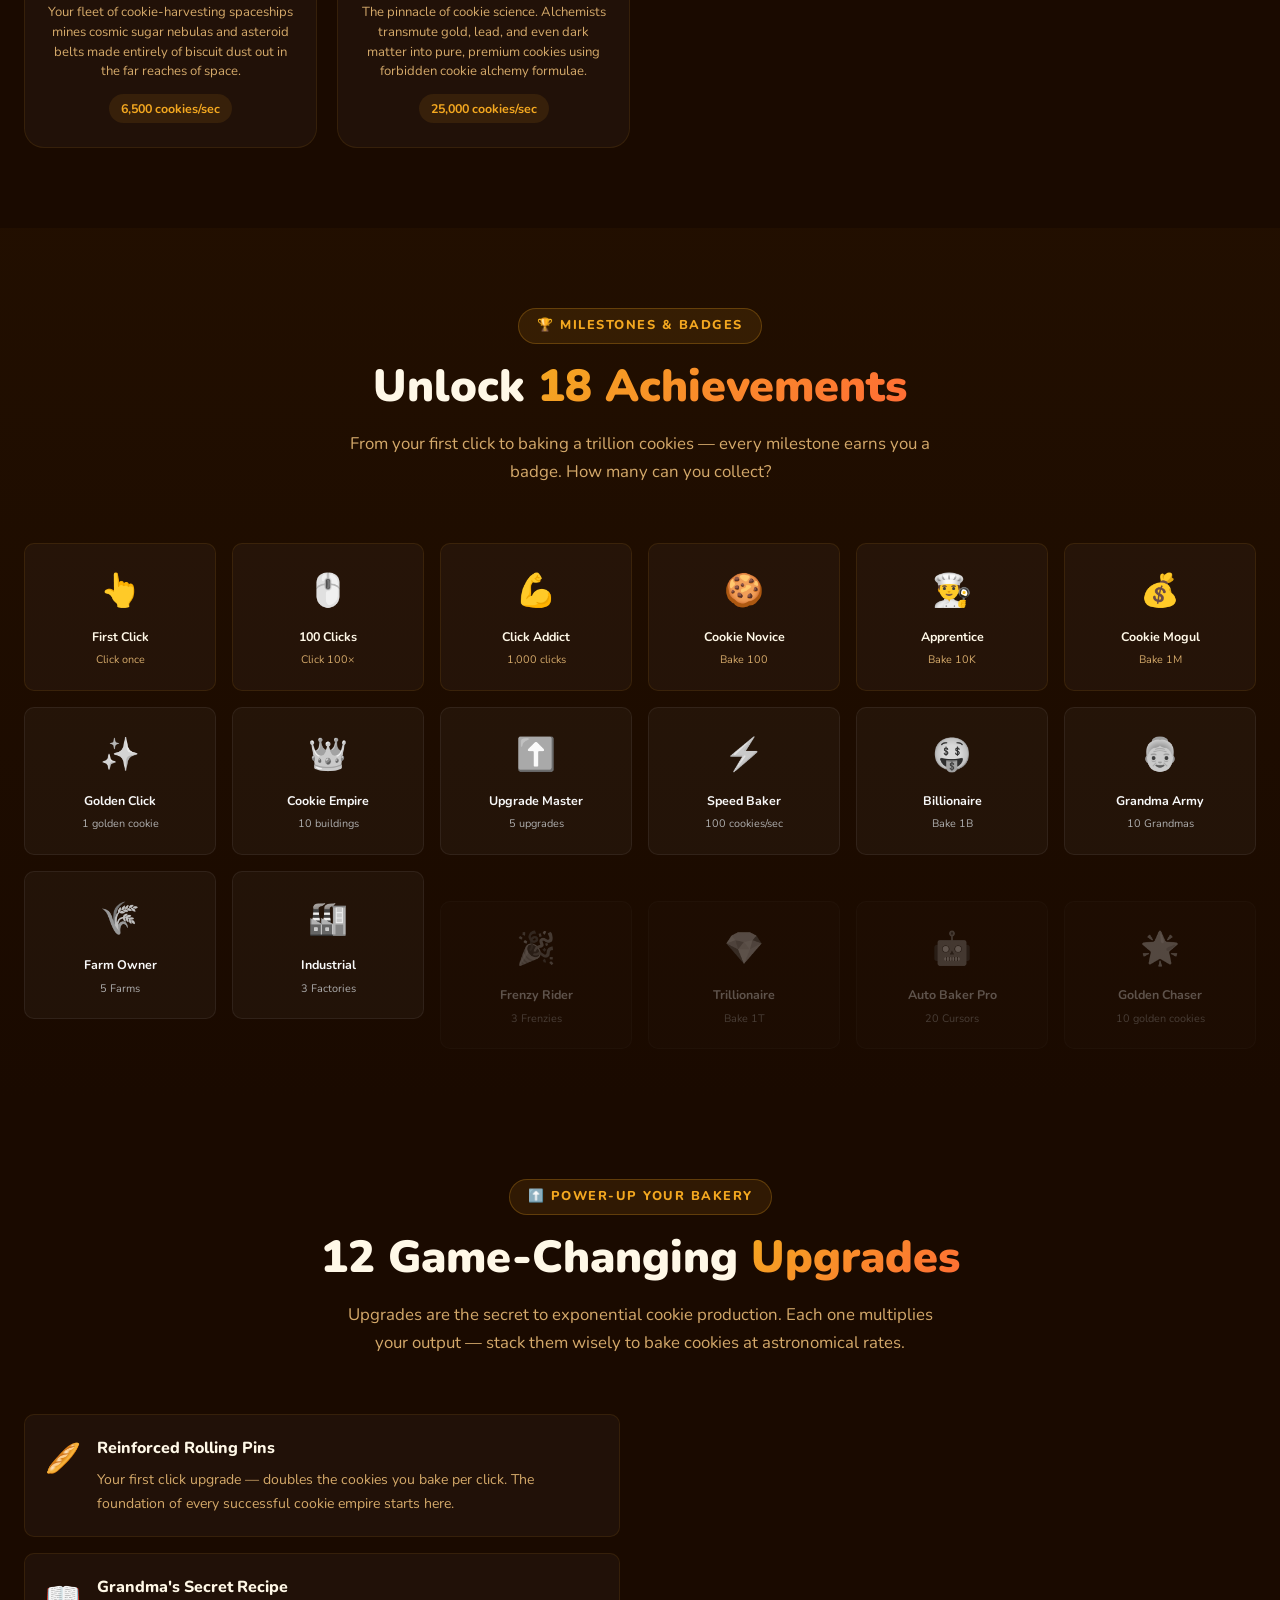
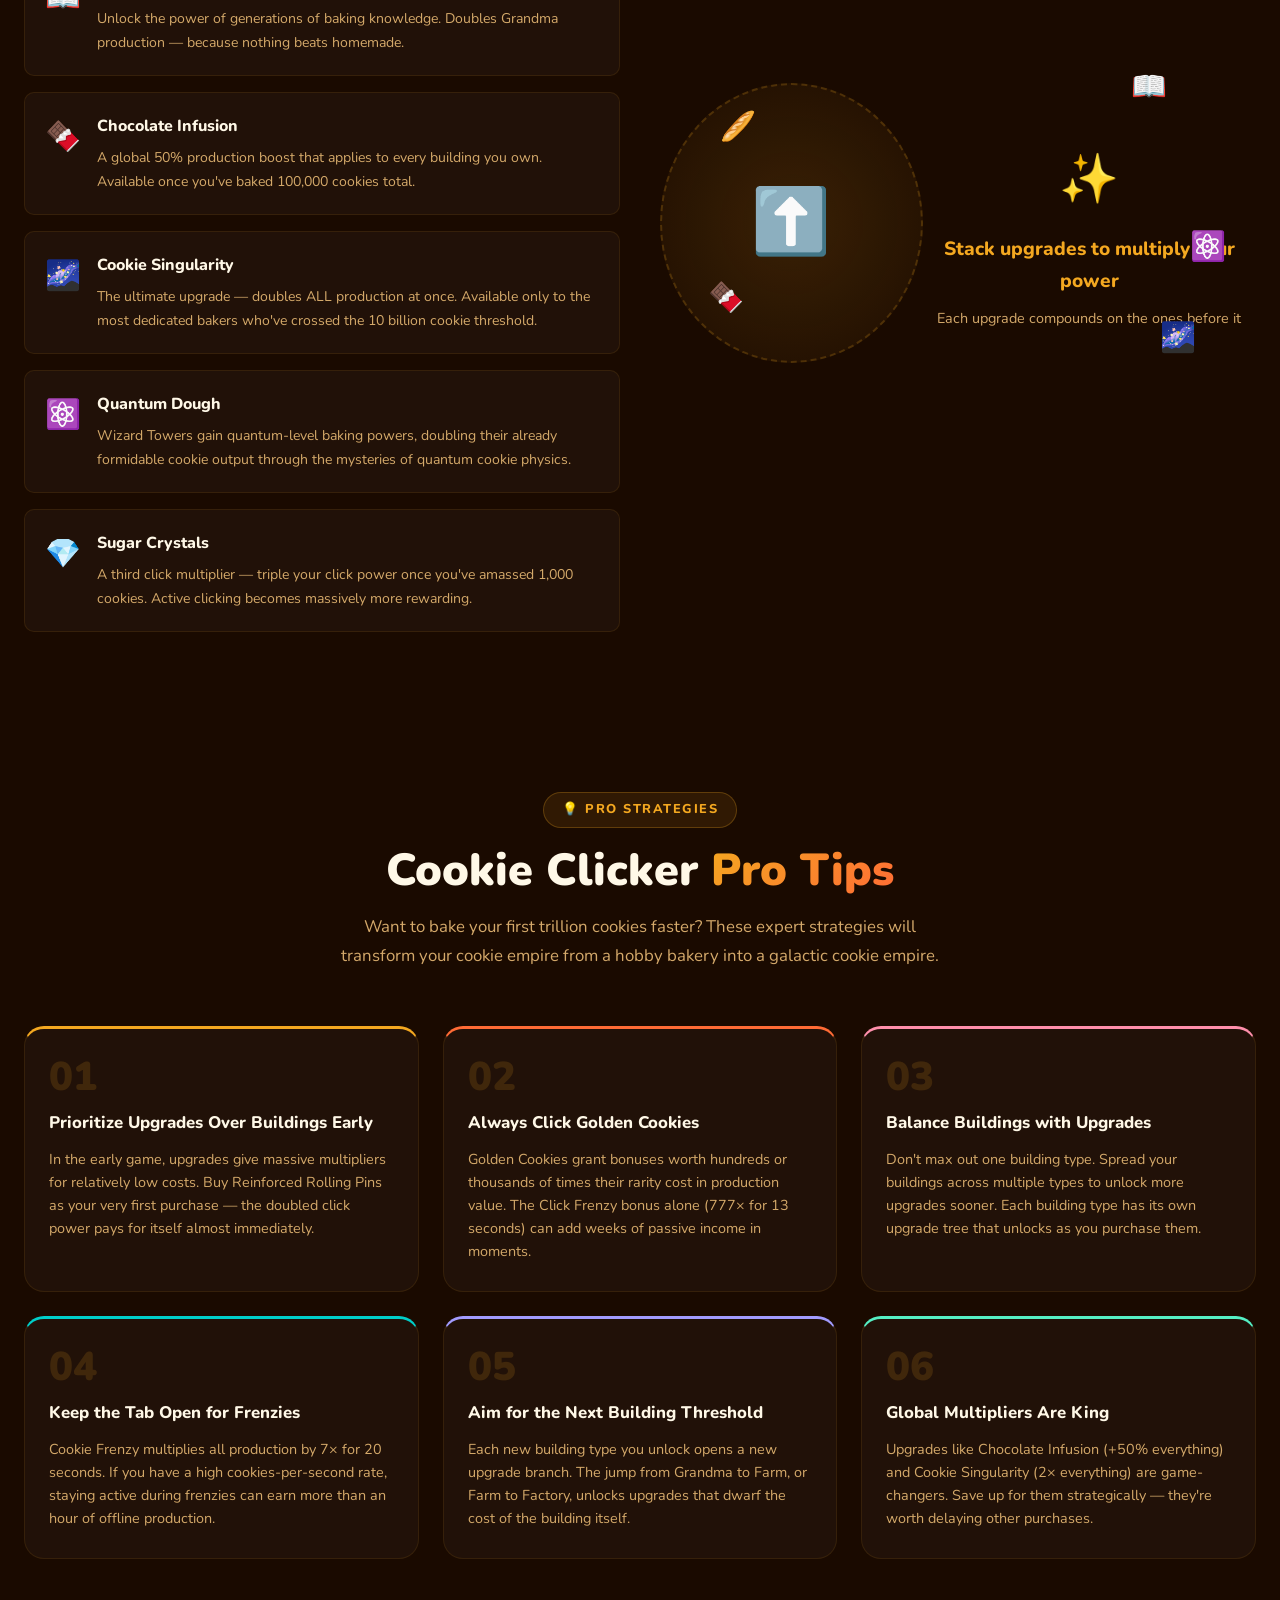
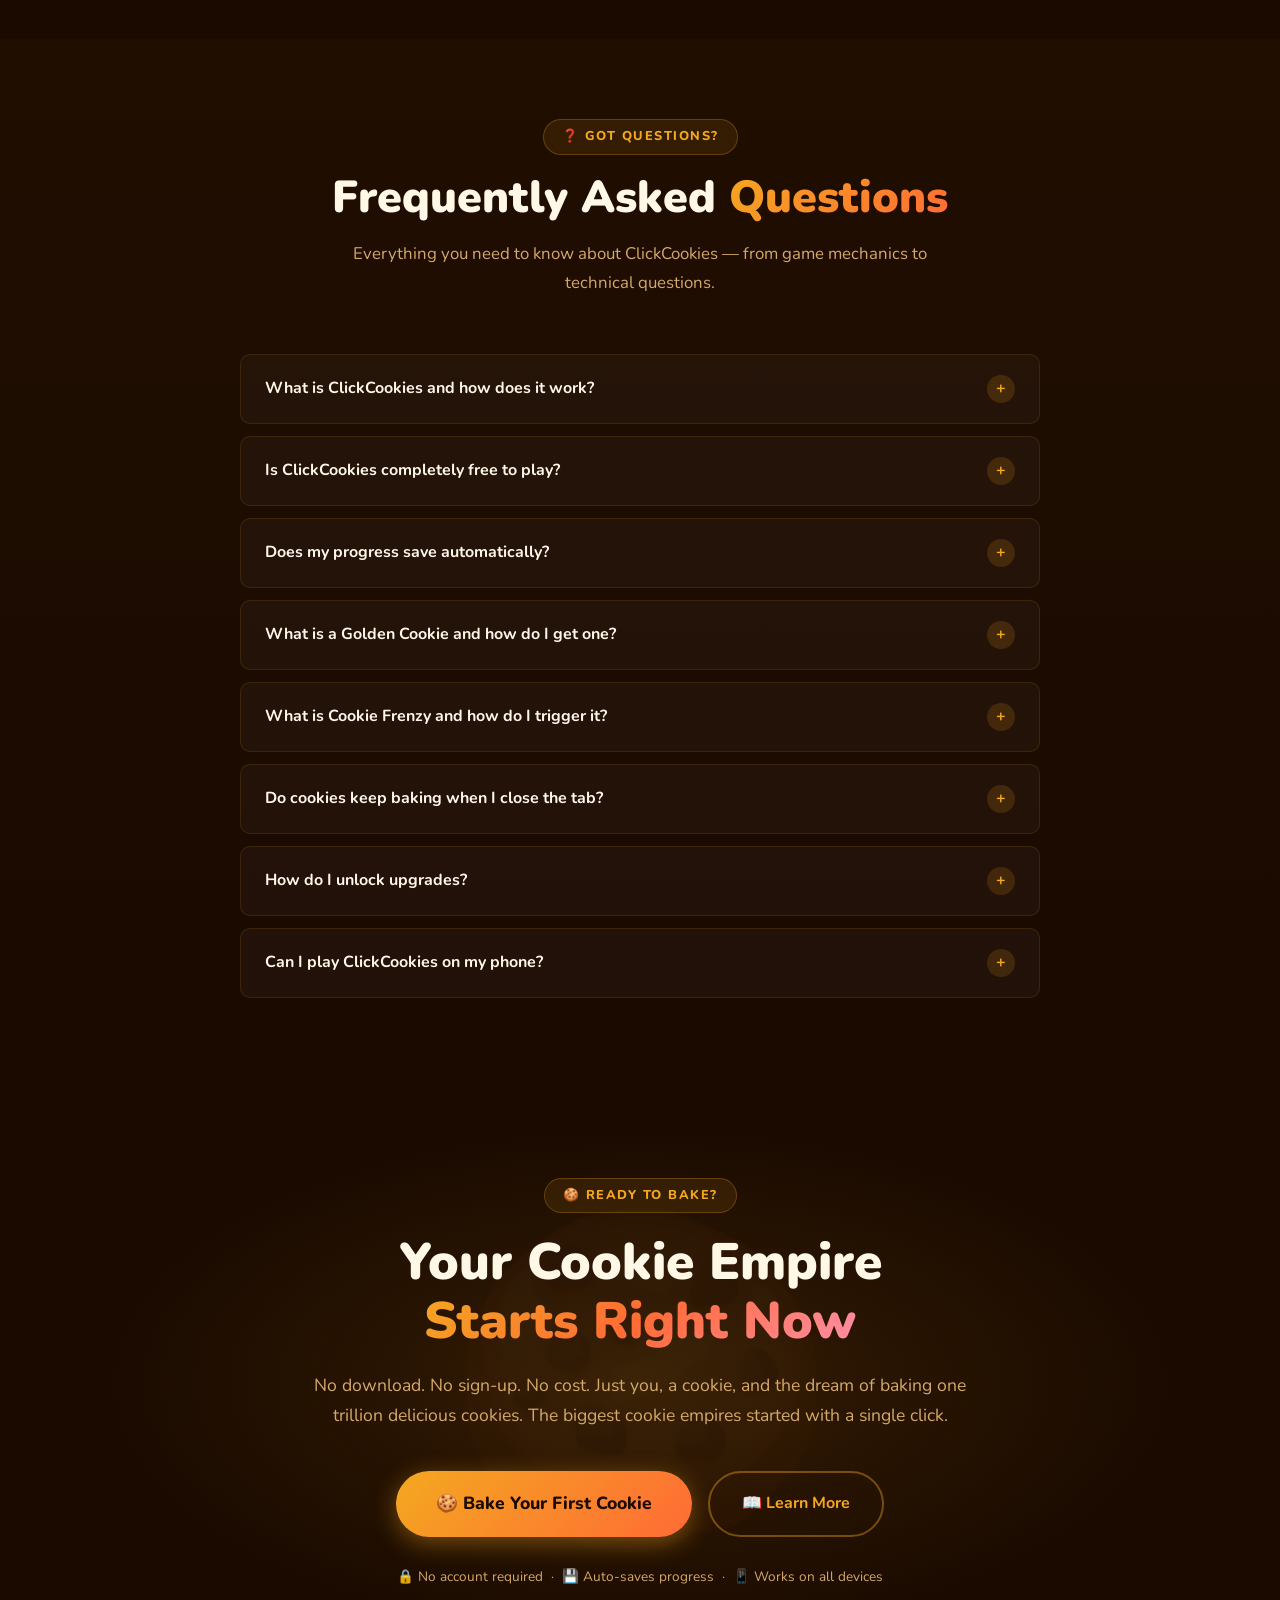
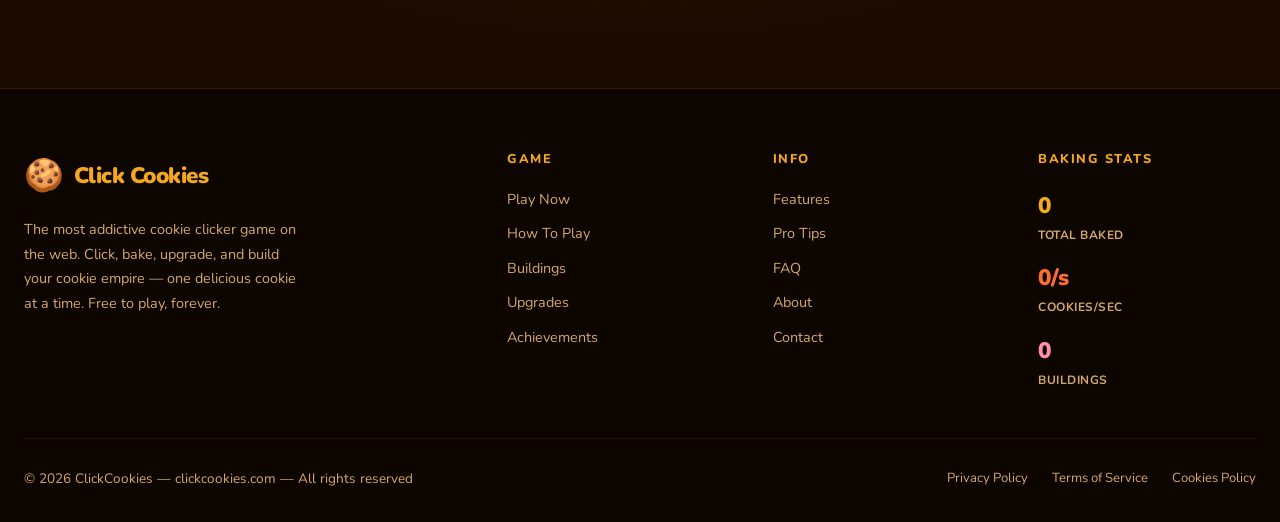
==== commit a9e38818: "Update index.html" ====
--- a/index.html
+++ b/index.html
@@ -18,7 +18,7 @@
   <title>Cookie Clicker Unblocked — Free Cookie Clicker Game Online | Click Cookies</title>
   <meta name="description" content="Play ClickCookies, the ultimate free cookie clicker game online! Click cookies, build your bakery empire, unlock upgrades, earn achievements, and bake trillions of cookies. No download required." />
   <meta name="keywords" content="cookie clicker, cookie clicker game, click cookies, online cookie game, idle cookie game, cookie clicker online, free cookie game, baking game, idle clicker, incremental game, cookie empire, cookie upgrades, cookie buildings" />
-  <meta name="author" content="ClickCookies" />
+  <meta name="author" content="S M Waqas" />
   <meta name="robots" content="index, follow" />
   <link rel="canonical" href="https://www.clickcookies.com/" />
   <link rel="icon" type="image/png" sizes="32x32" href="/favicon.png">
@@ -36,30 +36,41 @@
   <meta name="twitter:site"        content="@clickcookies" />
   <meta name="twitter:title"       content="ClickCookies — Free Cookie Clicker Game" />
   <meta name="twitter:description" content="Click cookies, unlock upgrades, and build your bakery empire in the most addictive idle game online." />
-  <meta name="twitter:image"       content="https://www.clickcookies.com/images/og-image.png" />
+  <meta name="twitter:image"       content="https://www.clickcookies.com/og-image.png" />
 
   <!-- ===== Schema Markup ===== -->
   <script type="application/ld+json">
   {
-    "@context": "https://schema.org",
-    "@type": "WebApplication",
+  "@context": "https://schema.org",
+  "@type": "VideoGame",
+  "name": "ClickCookies",
+  "url": "https://www.clickcookies.com",
+  "description": "An addictive incremental idle clicker game where players bake cookies, unlock automated structures, and build a massive baking empire directly in their web browser.",
+  "genre": [
+    "Incremental game",
+    "Idle game",
+    "Clicker game"
+  ],
+  "gamePlatform": "Web Browser",
+  "applicationCategory": "Game",
+  "operatingSystem": "Any",
+  "author": {
+    "@type": "Person",
+    "name": "S M Waqas",
+    "jobTitle": "Web Developer & SEO Expert",
+    "email": "nolushac@gmail.com"
+  },
+  "publisher": {
+    "@type": "Organization",
     "name": "ClickCookies",
-    "url": "https://www.clickcookies.com",
-    "description": "Free cookie clicker game online. Click cookies, build buildings, unlock upgrades, and bake trillions of cookies in this addictive idle clicker game.",
-    "applicationCategory": "Game",
-    "genre": "Idle Clicker, Incremental Game",
-    "operatingSystem": "Any (Browser-based)",
-    "offers": {
-      "@type": "Offer",
-      "price": "0",
-      "priceCurrency": "USD"
-    },
-    "publisher": {
-      "@type": "Organization",
-      "name": "ClickCookies",
-      "url": "https://www.clickcookies.com"
-    },
-    "screenshot": "https://www.clickcookies.com/images/screenshot.png",
+    "url": "https://www.clickcookies.com"
+  },
+  "offers": {
+    "@type": "Offer",
+    "price": "0.00",
+    "priceCurrency": "USD",
+    "category": "Free"
+  },
     "featureList": [
       "Cookie clicking mechanics",
       "10 unique buildings",
@@ -67,7 +78,11 @@
       "18 achievements",
       "Golden cookie events",
       "Auto-save progress",
-      "Mobile compatible"
+      "Mobile compatible",
+    "Client-side game progression tracking via Web Local Storage",
+    "Fully responsive design optimized for mobile and desktop viewports",
+    "Automated production systems including Cursors and Grandmas",
+    "Deep upgrade and multiplier progression tiers"
     ]
   }
   </script>
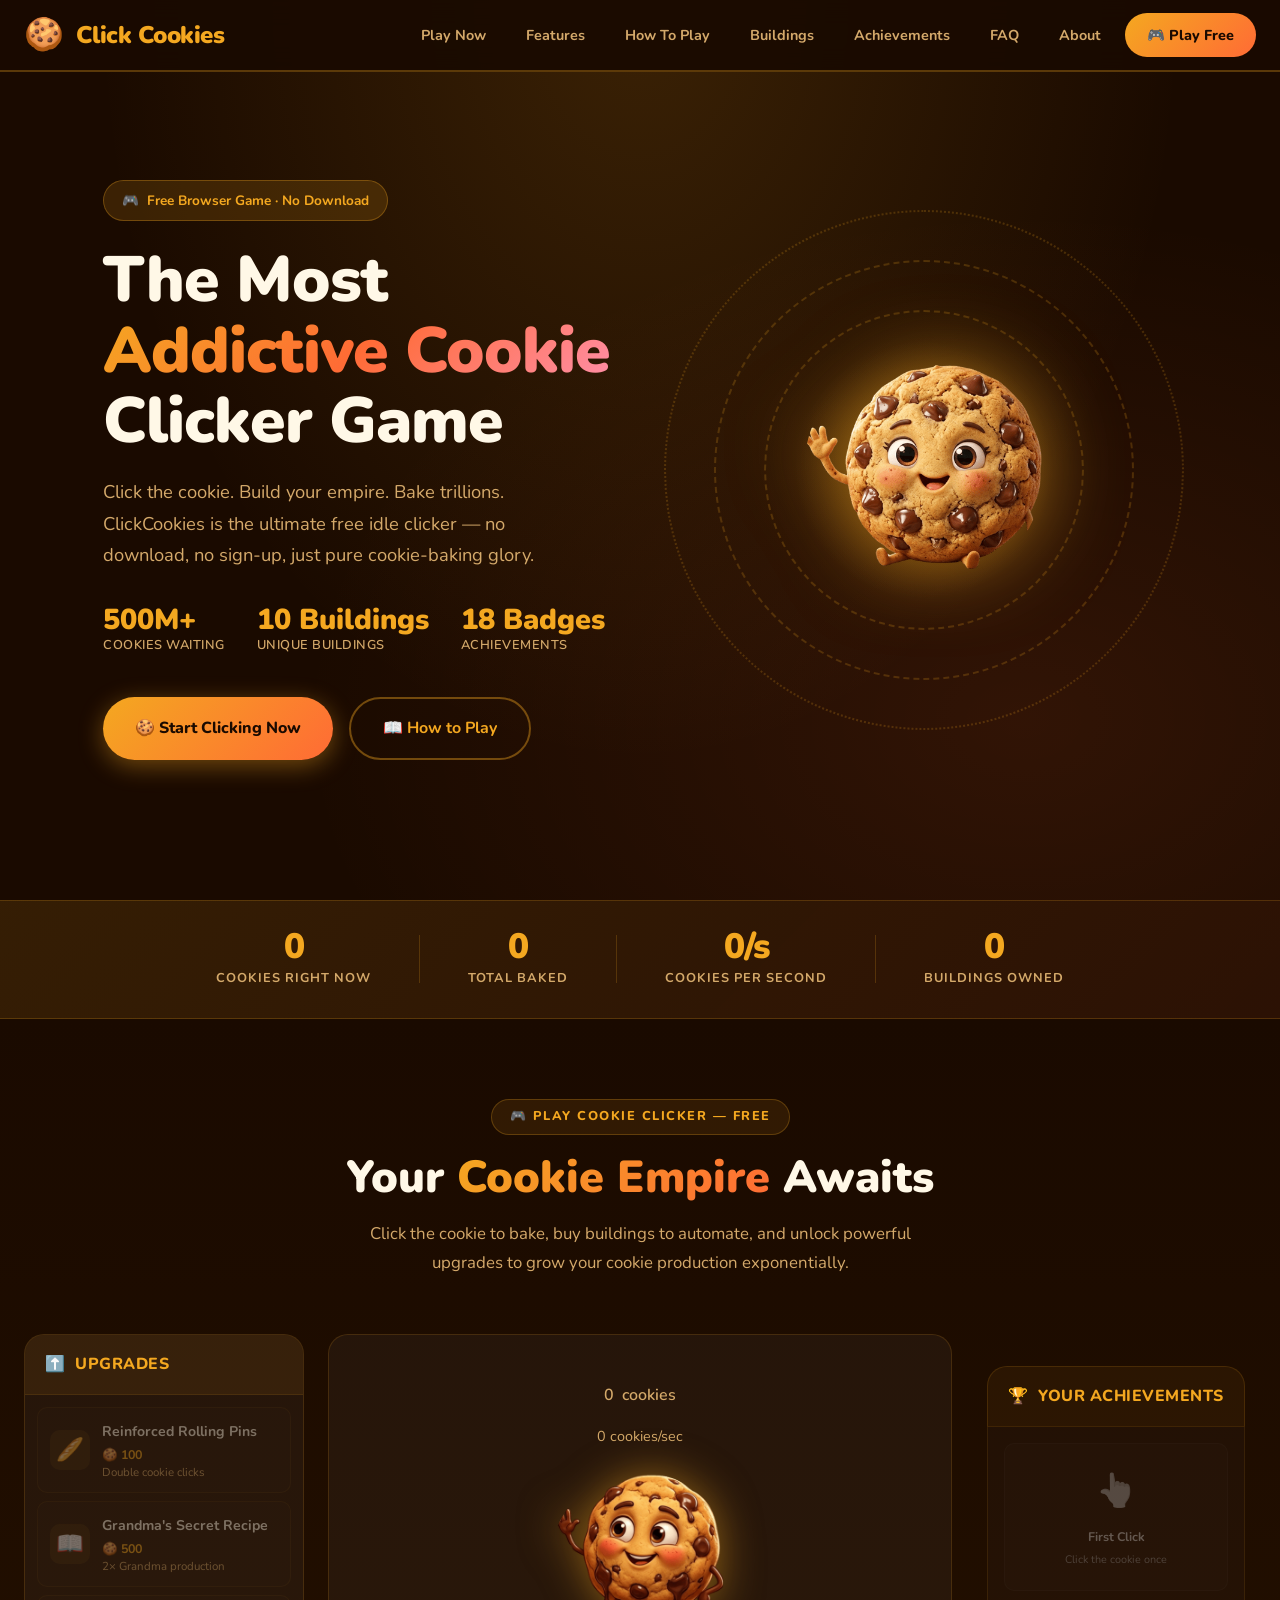
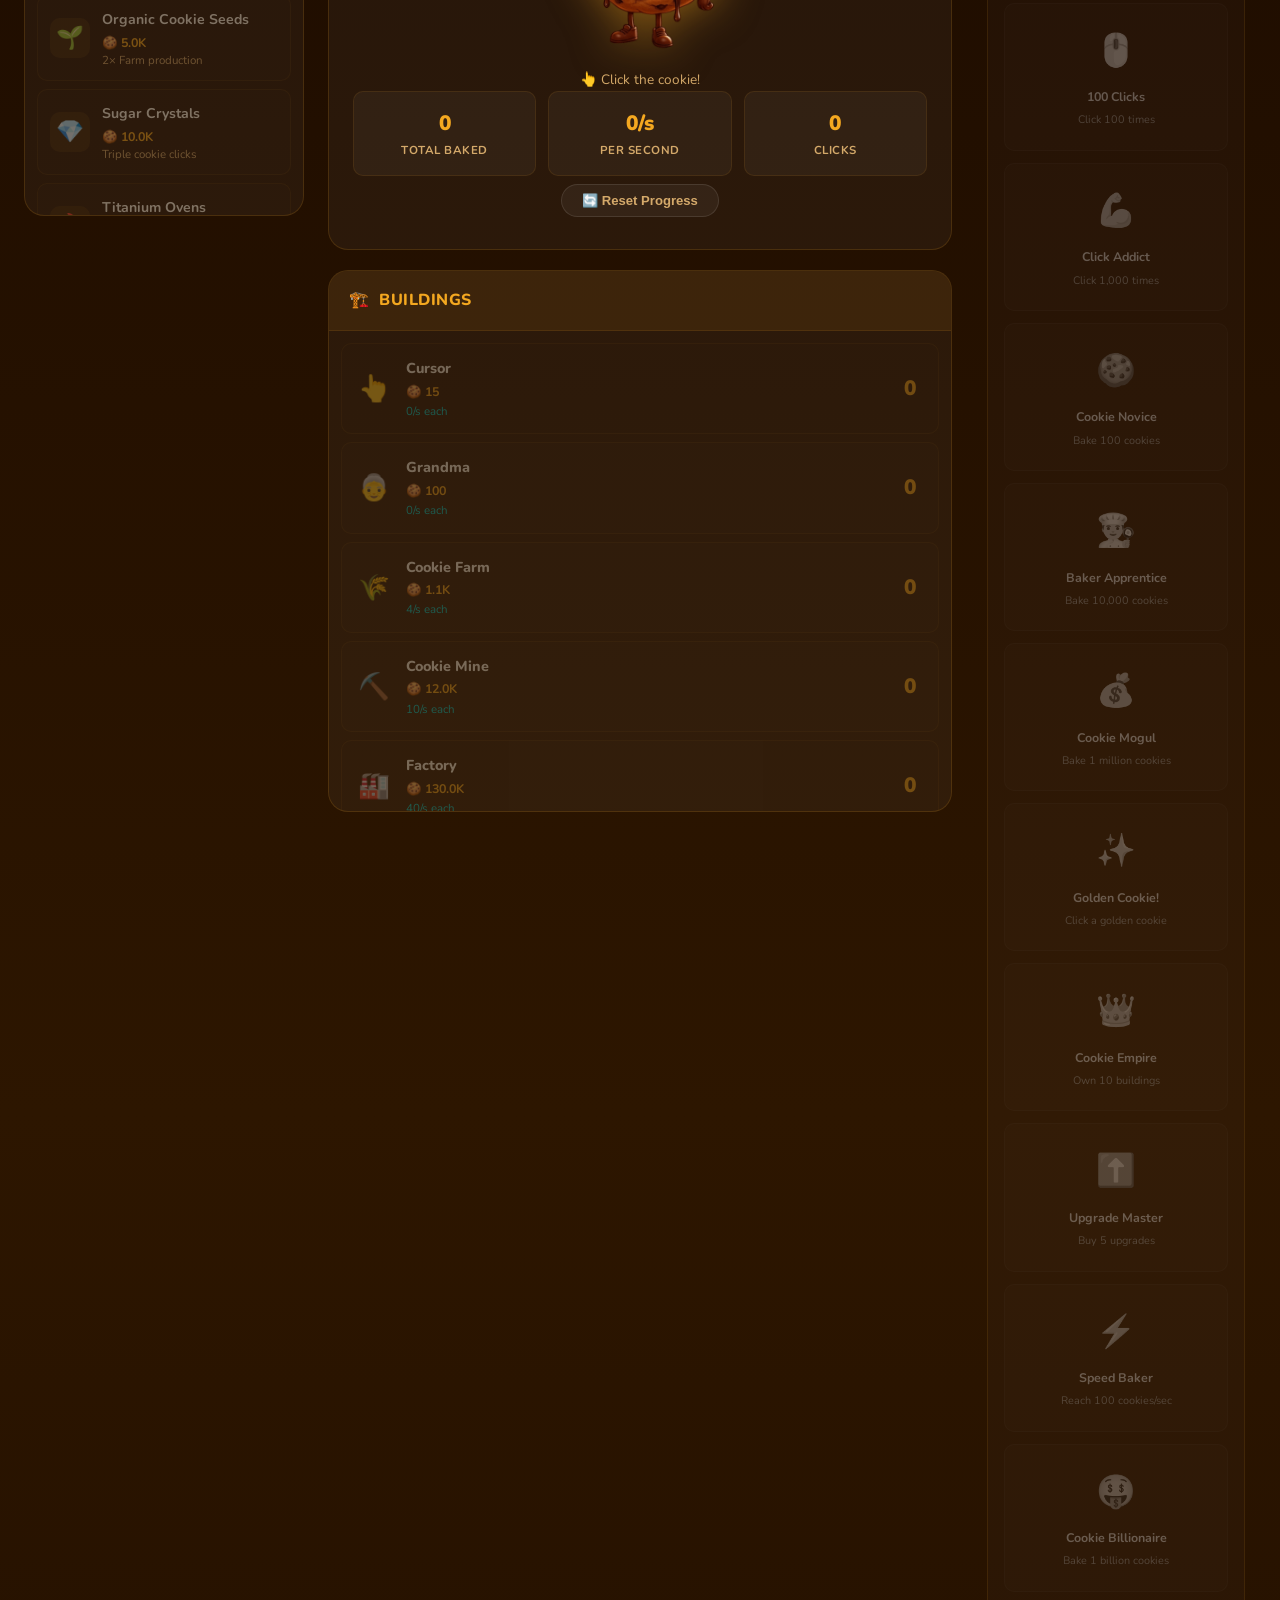
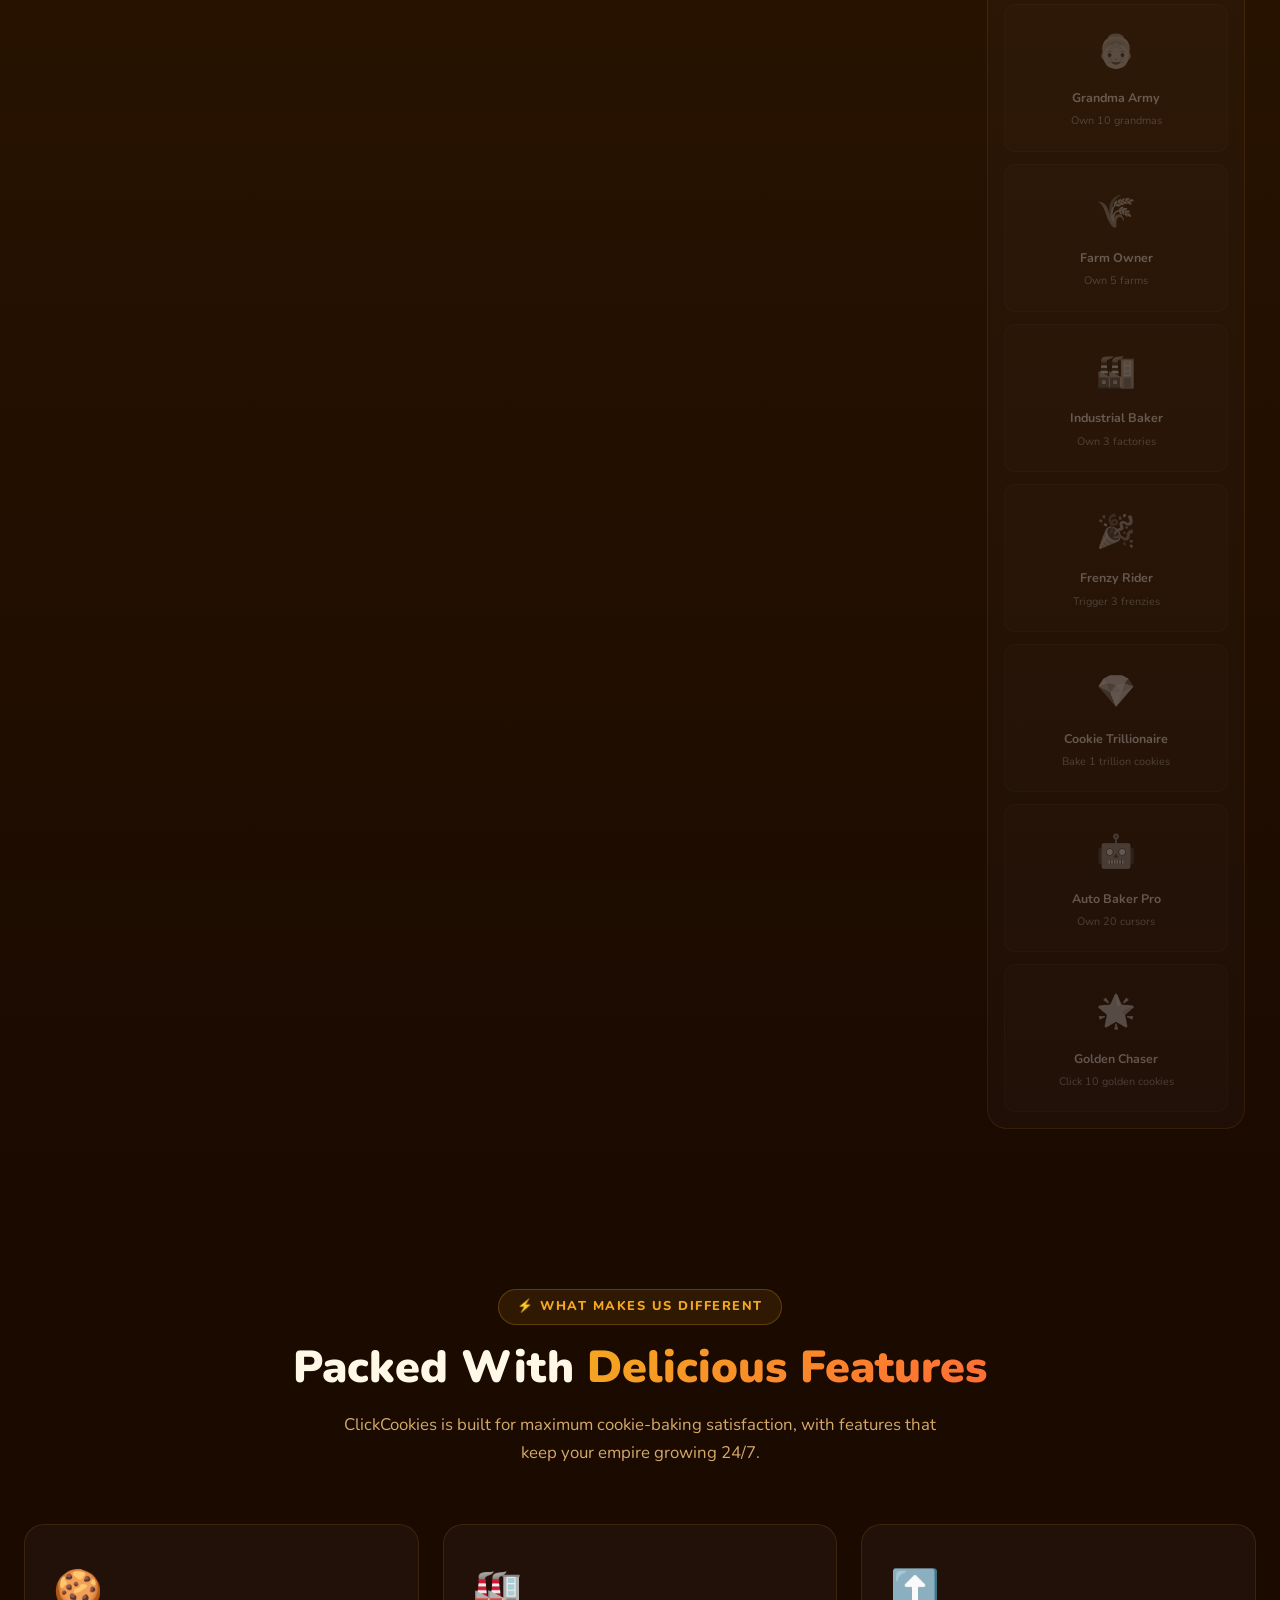
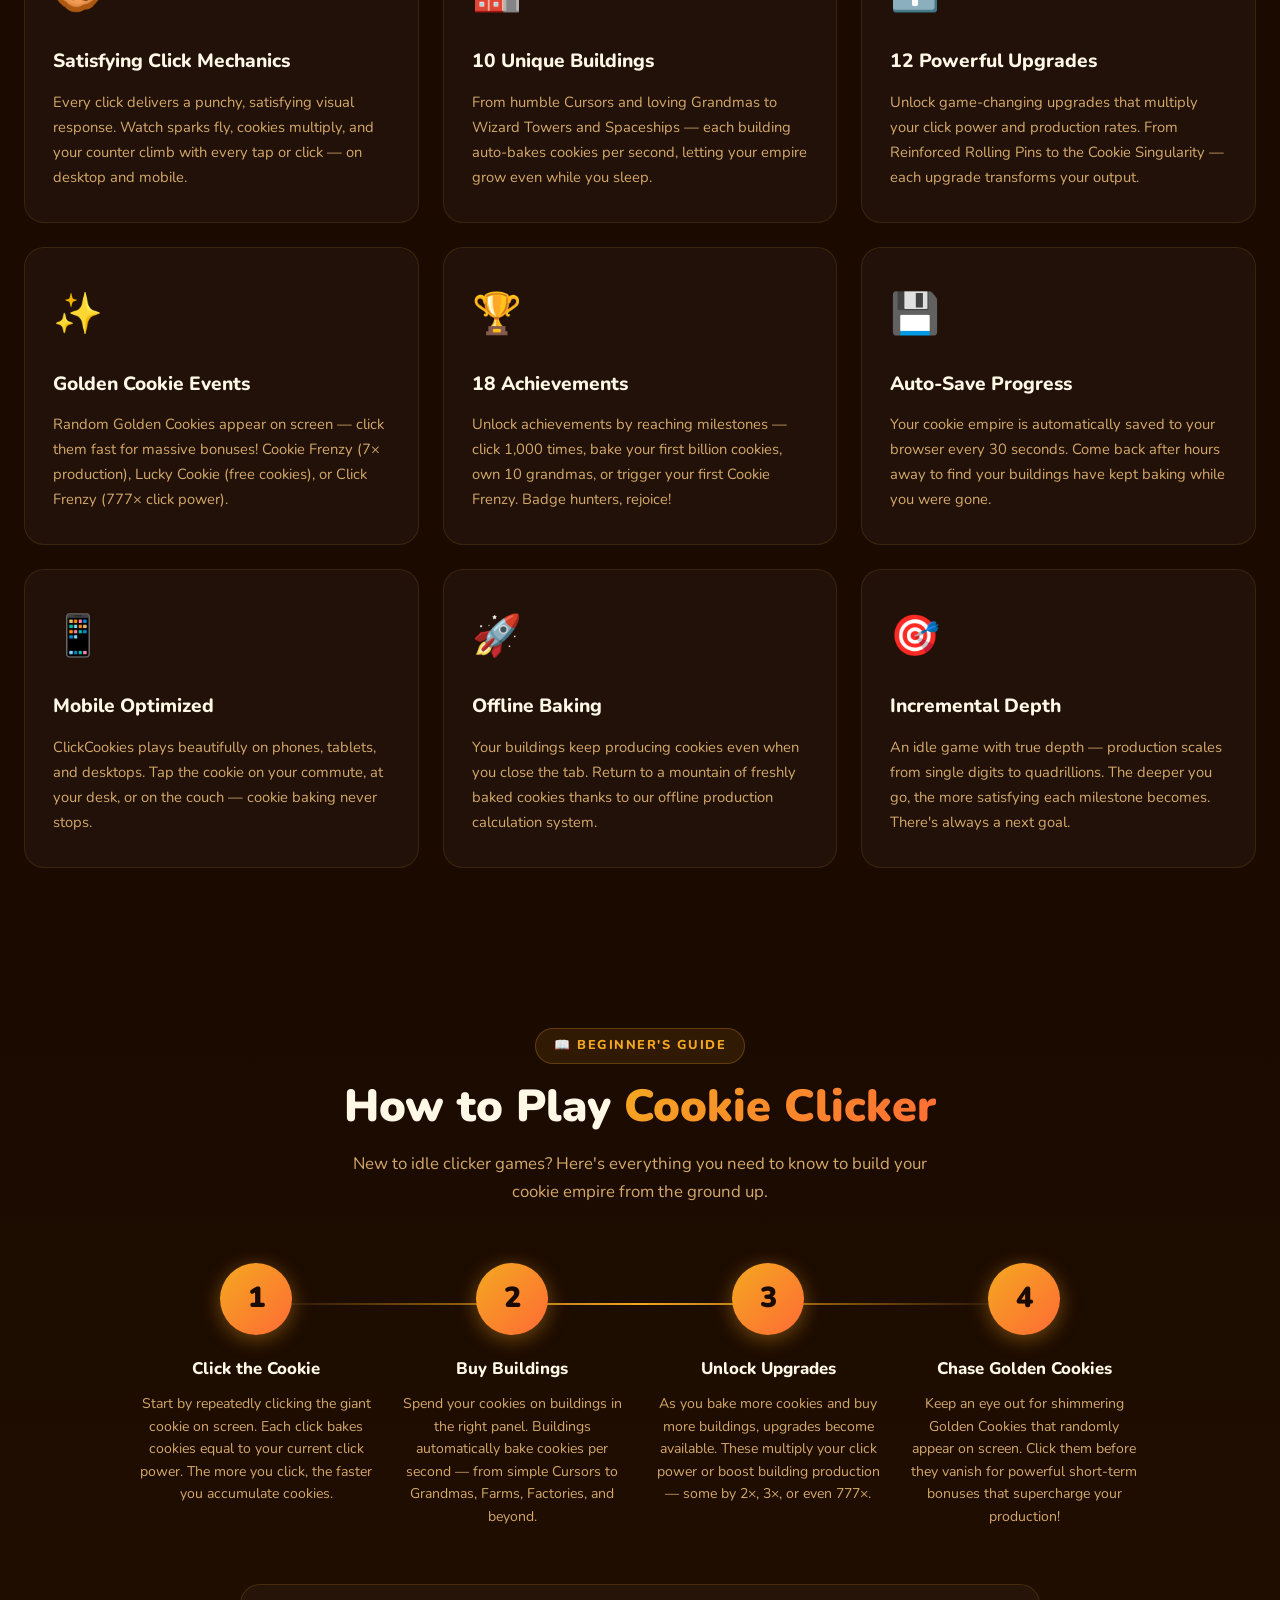
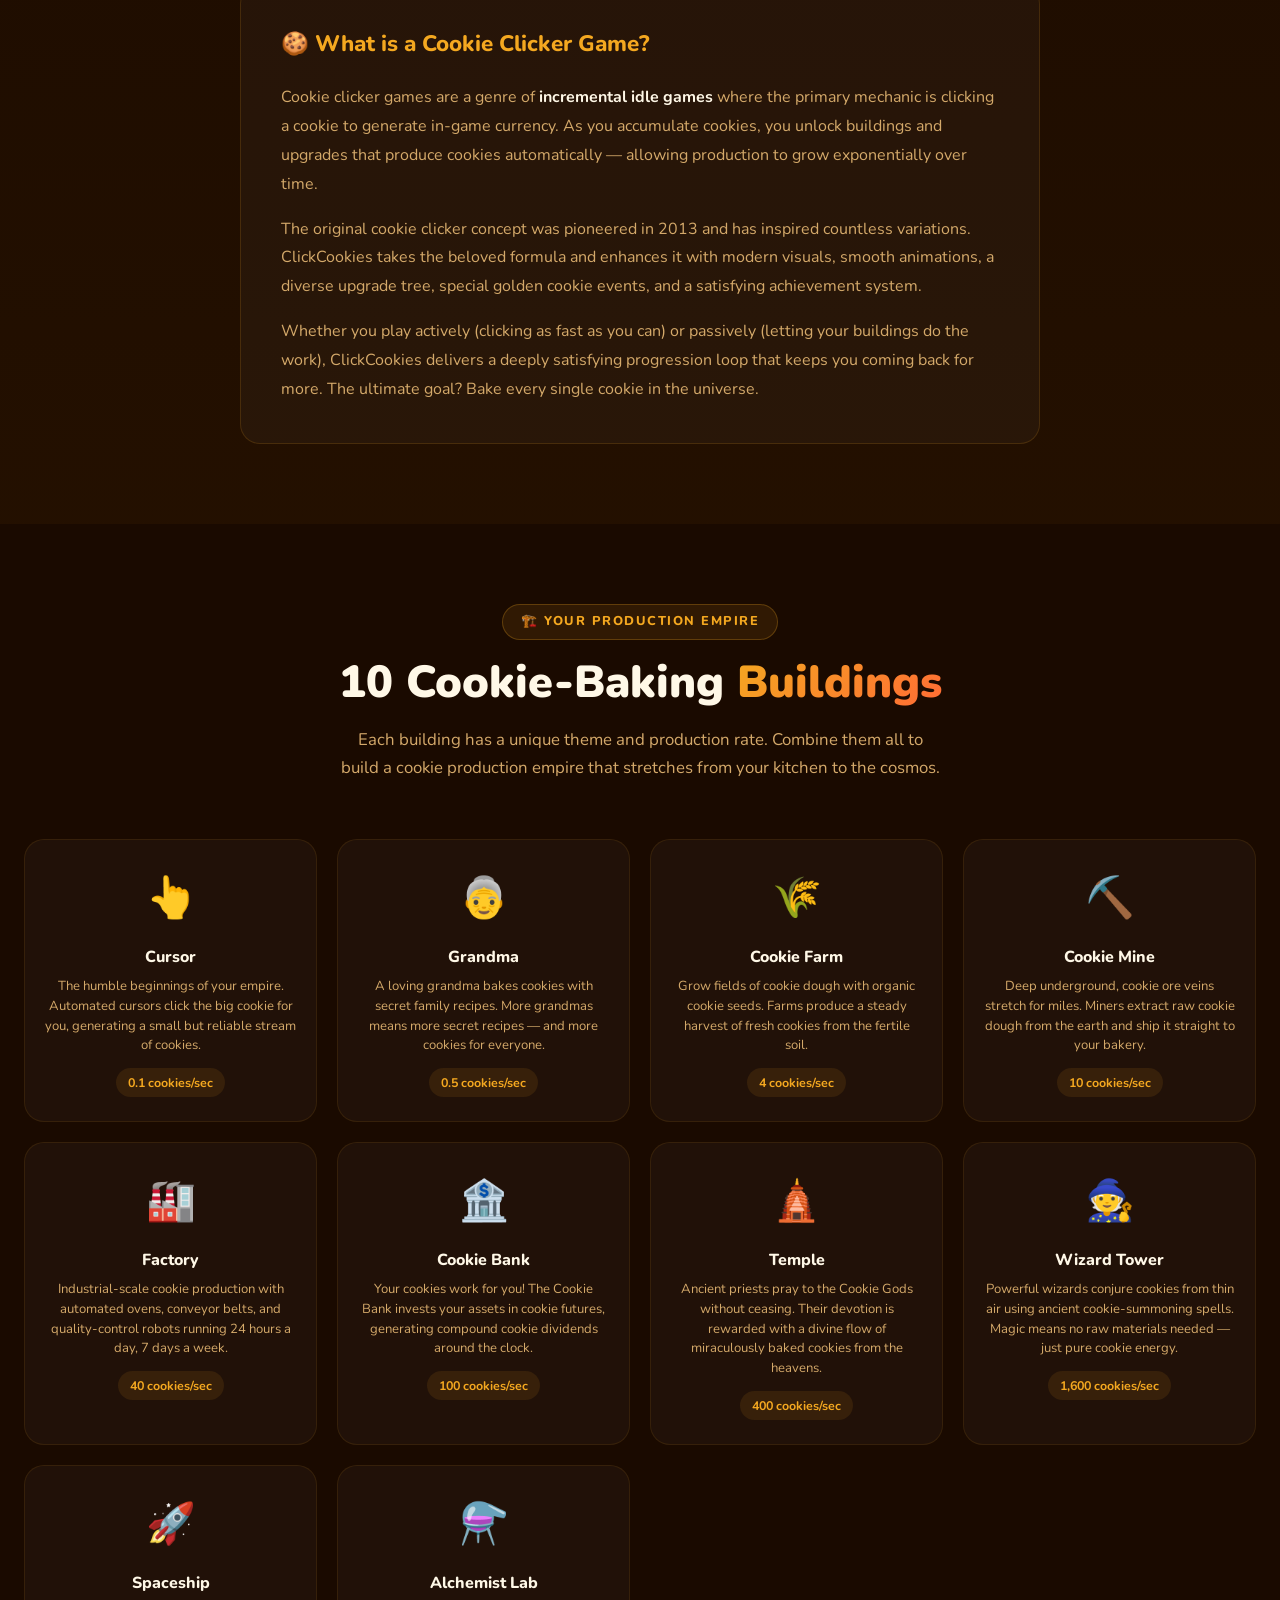
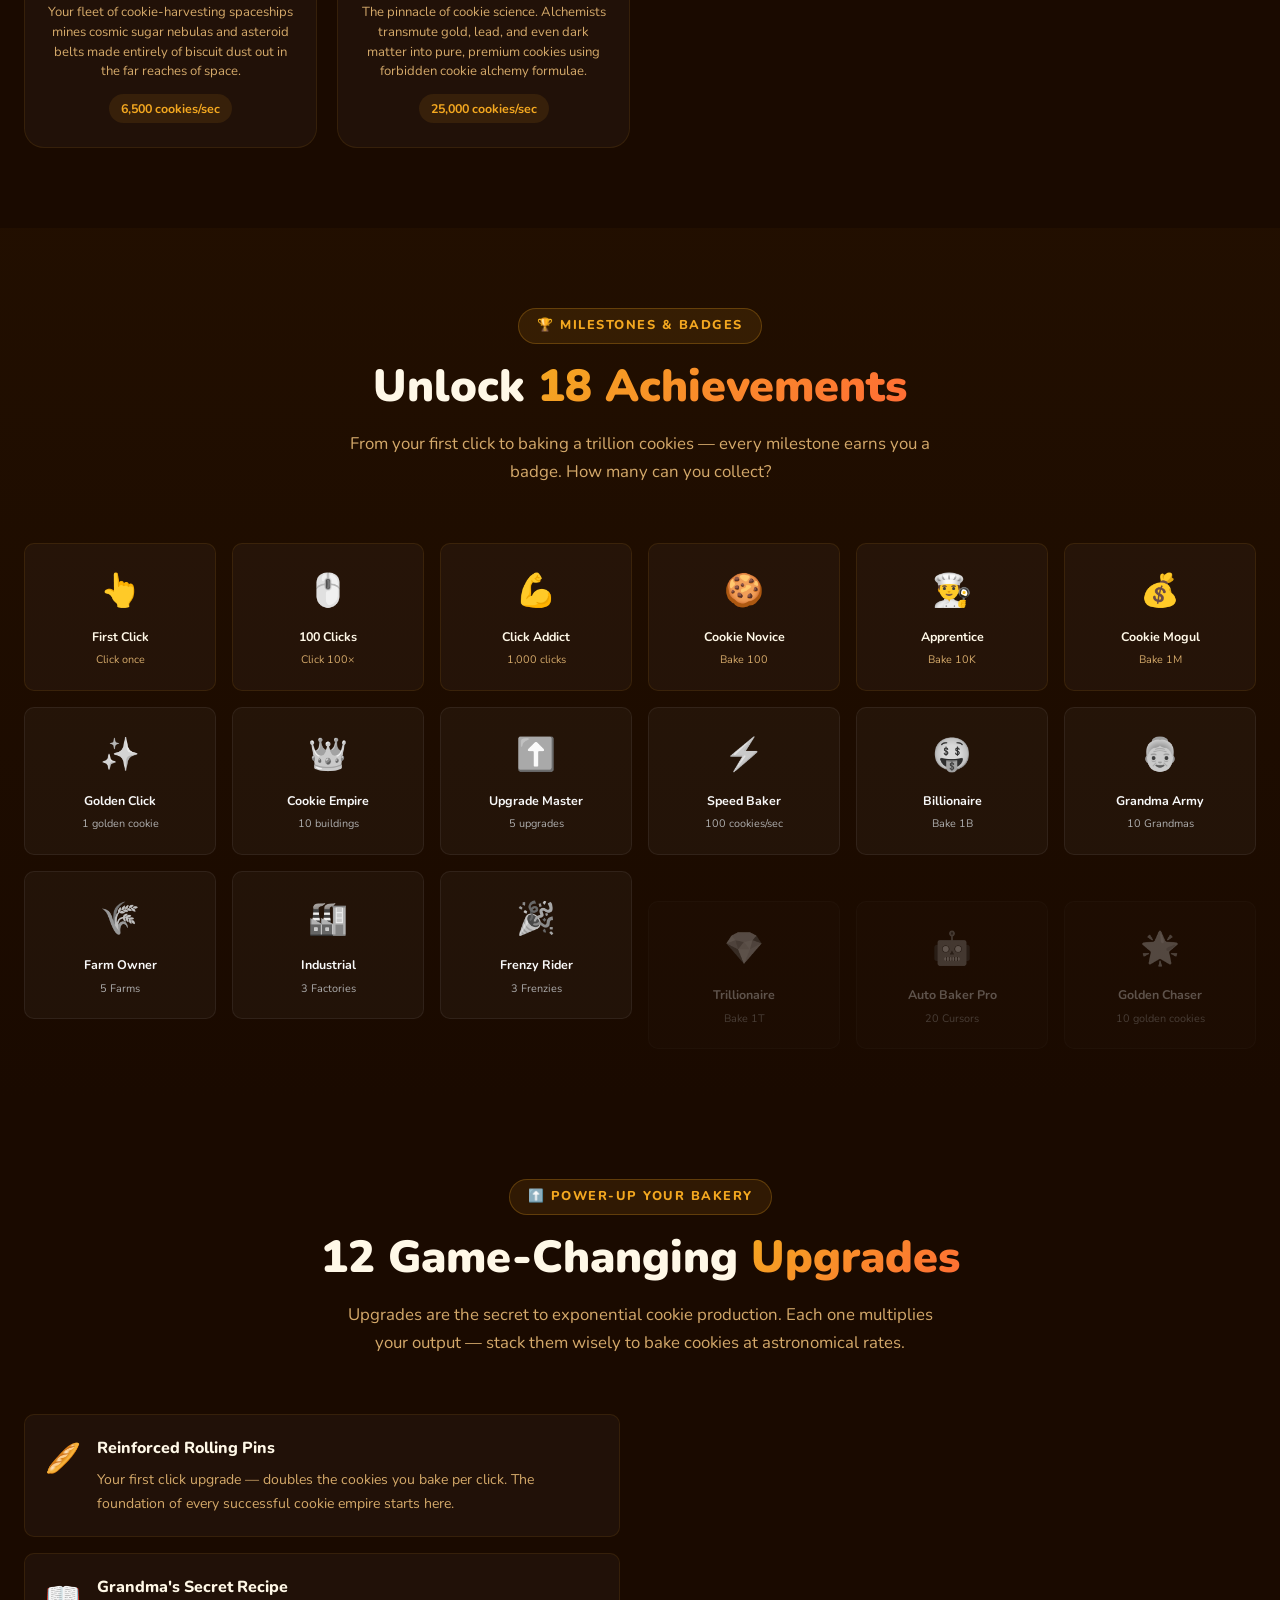
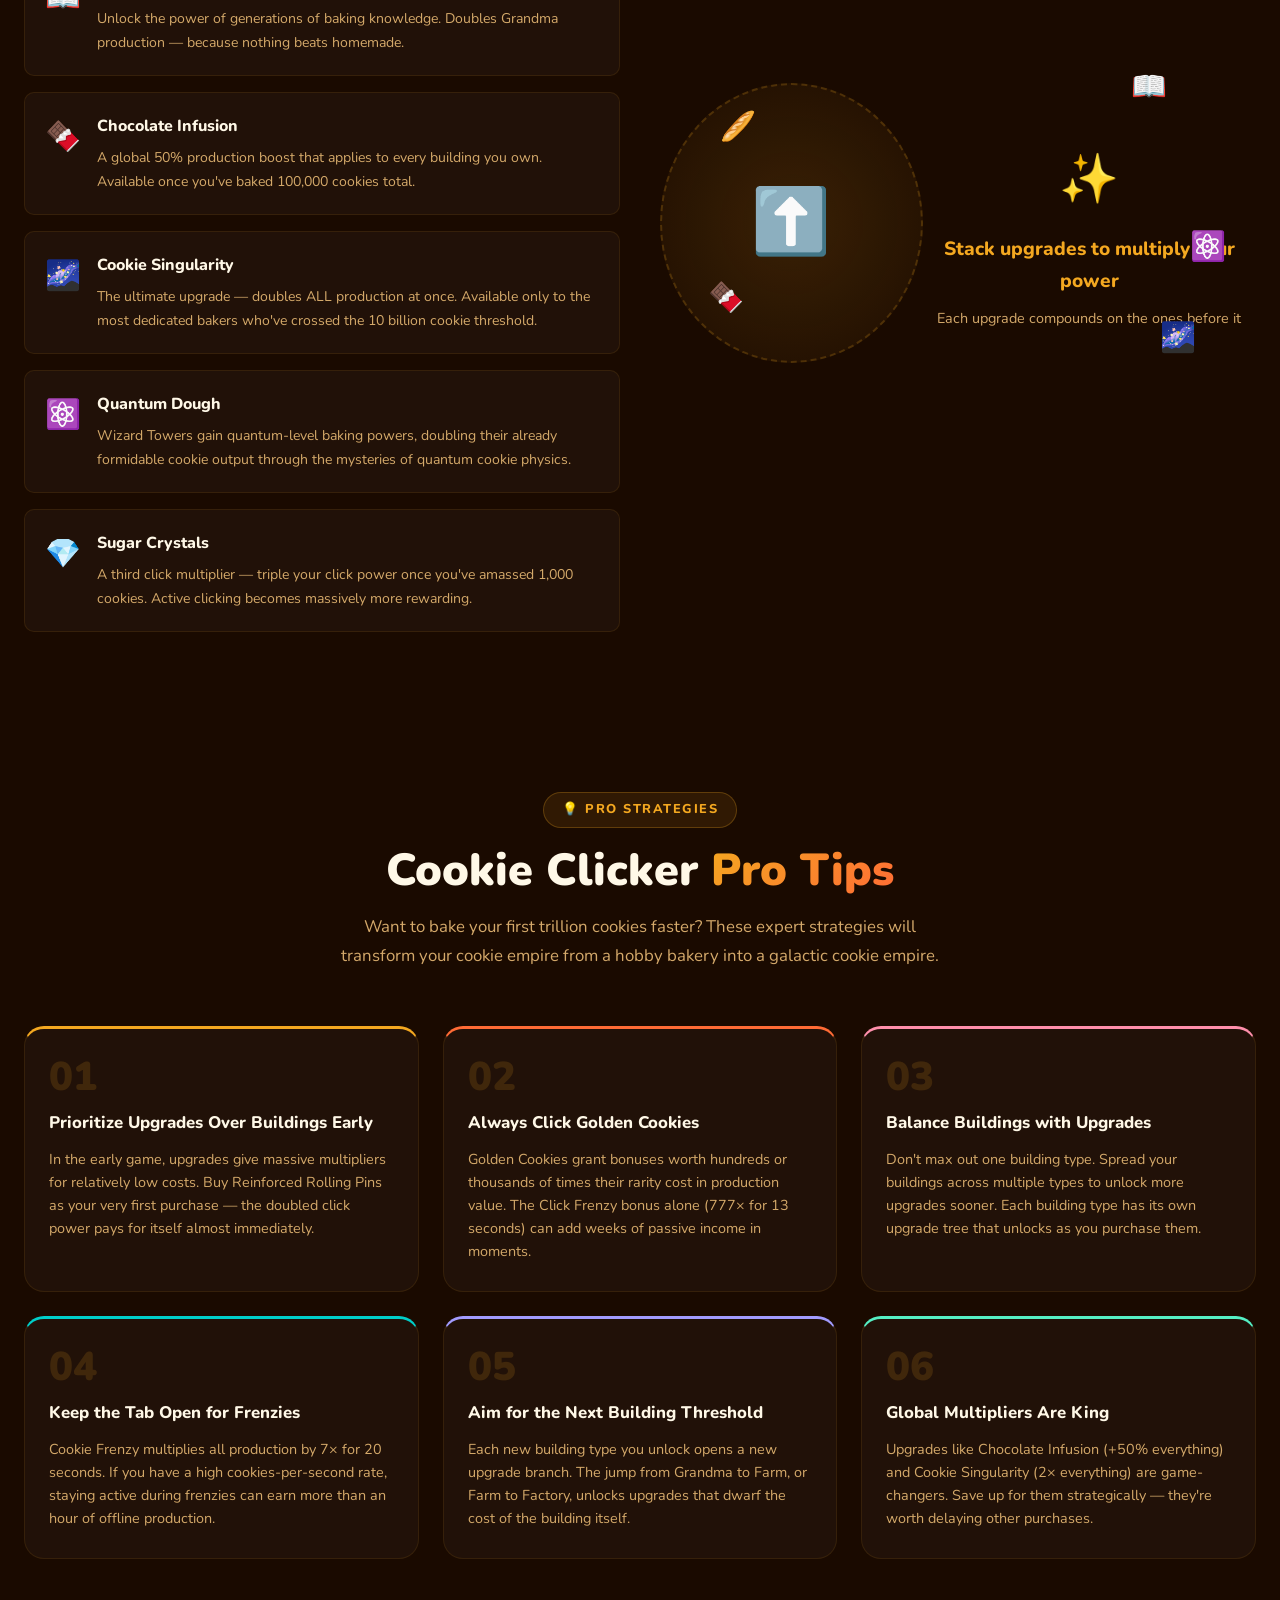
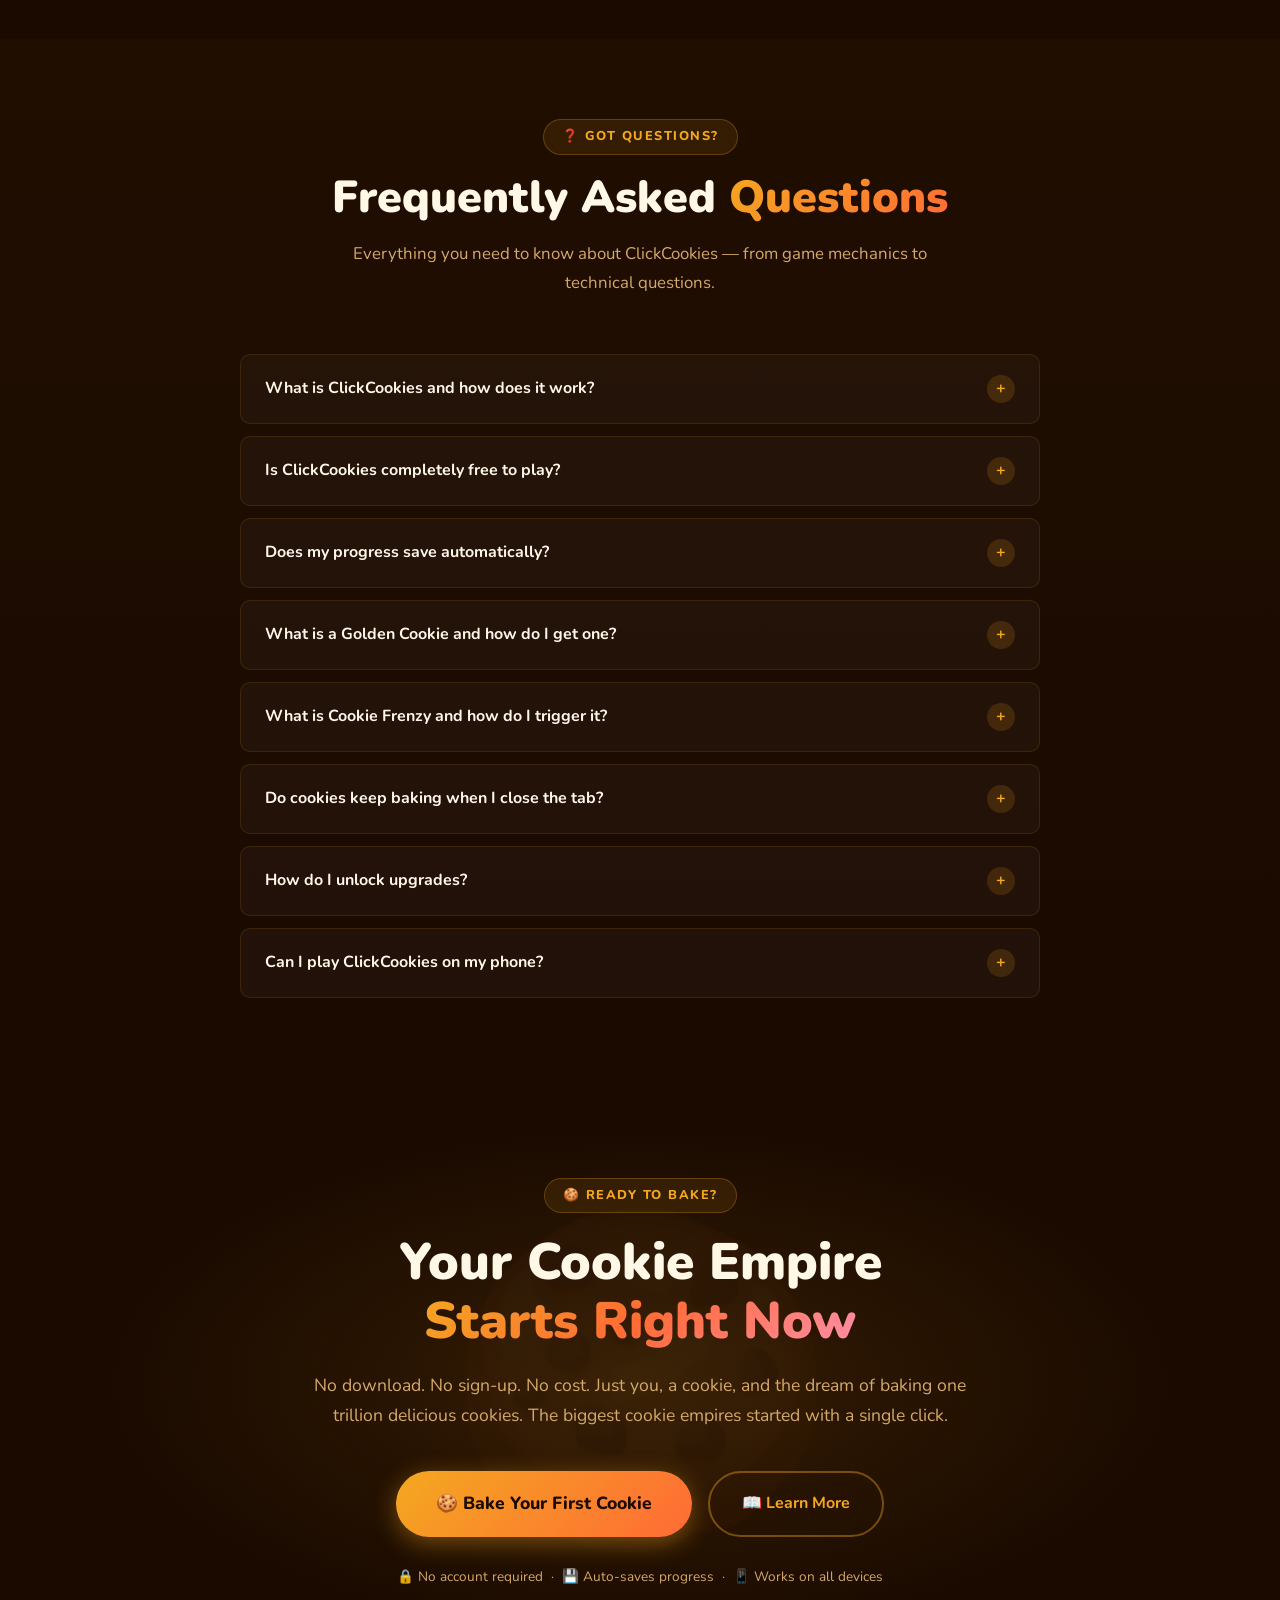
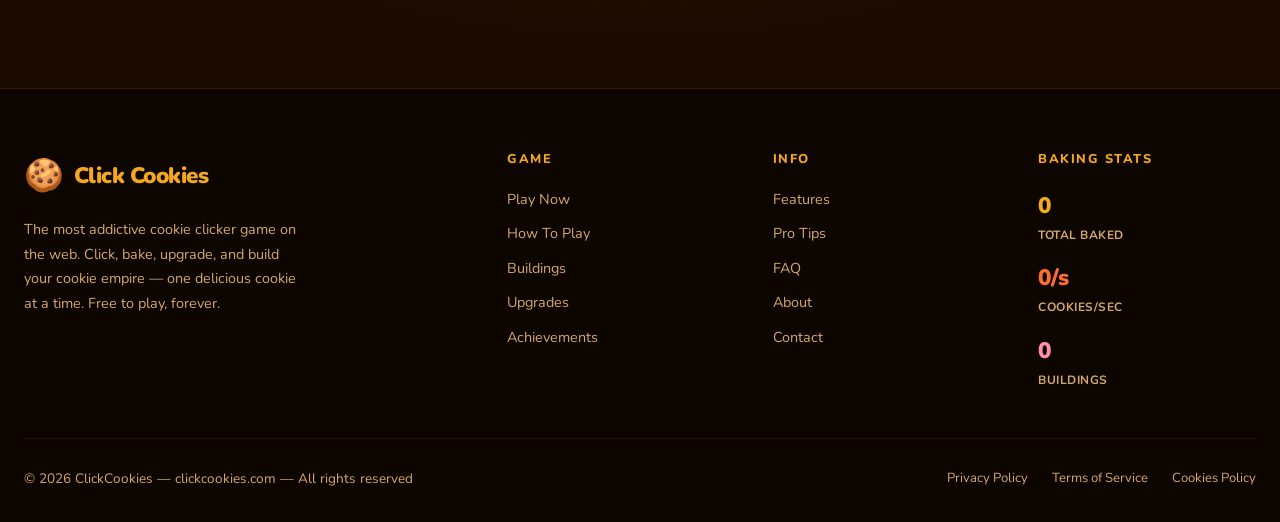
==== commit f5d2cf5c: "Update index.html" ====
--- a/index.html
+++ b/index.html
@@ -26,17 +26,10 @@
   <!-- Open Graph -->
   <meta property="og:type"        content="website" />
   <meta property="og:url"         content="https://www.clickcookies.com/" />
-  <meta property="og:title"       content="ClickCookies — Free Cookie Clicker Game Online" />
+  <meta property="og:title"       content="Click Cookies — Free Cookie Clicker Game Online" />
   <meta property="og:description" content="The most addictive free cookie clicker game online. Click, bake, upgrade, and build your cookie empire. Play now — no download needed!" />
-  <meta property="og:image"       content="https://www.clickcookies.com/images/og-image.png" />
-  <meta property="og:site_name"   content="ClickCookies" />
-
-  <!-- Twitter Card -->
-  <meta name="twitter:card"        content="summary_large_image" />
-  <meta name="twitter:site"        content="@clickcookies" />
-  <meta name="twitter:title"       content="ClickCookies — Free Cookie Clicker Game" />
-  <meta name="twitter:description" content="Click cookies, unlock upgrades, and build your bakery empire in the most addictive idle game online." />
-  <meta name="twitter:image"       content="https://www.clickcookies.com/og-image.png" />
+  <meta property="og:image"       content="https://www.clickcookies.com/og-image.png" />
+  <meta property="og:site_name"   content="Click Cookies" /> 
 
   <!-- ===== Schema Markup ===== -->
   <script type="application/ld+json">
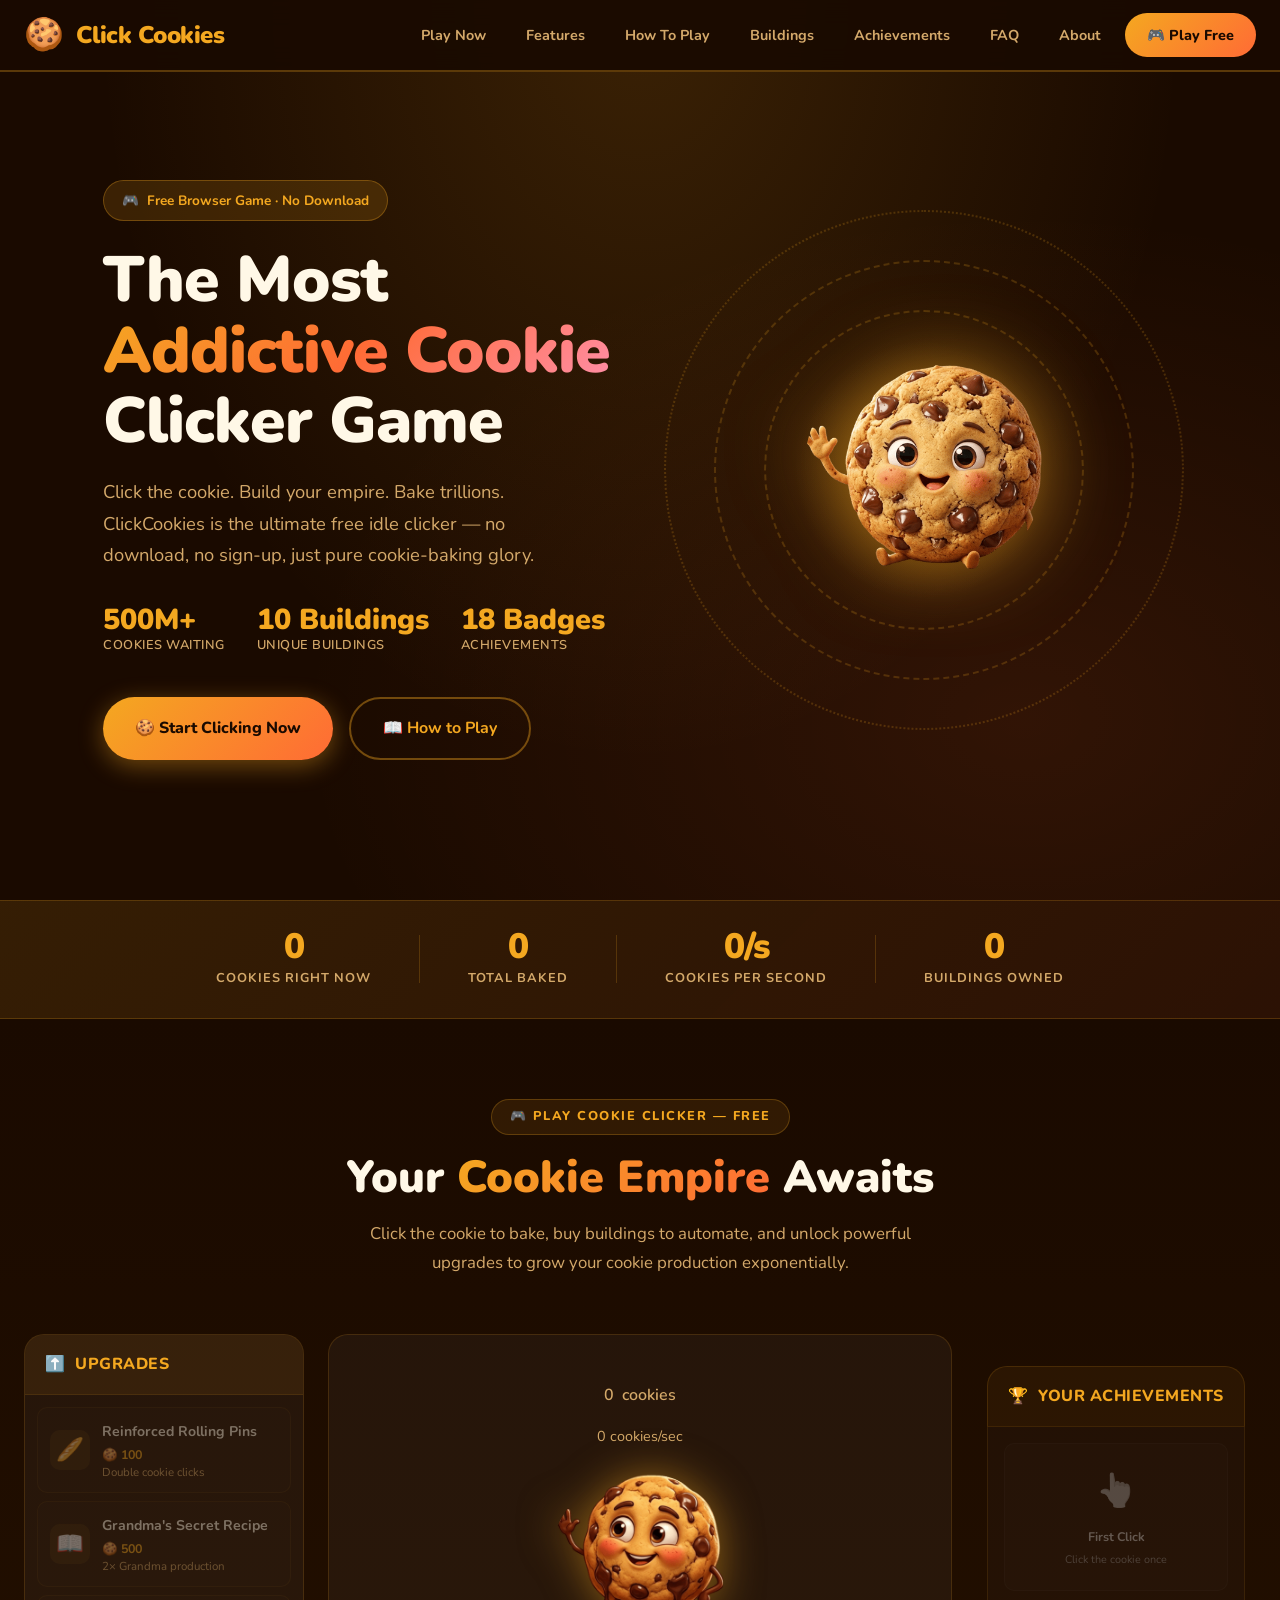
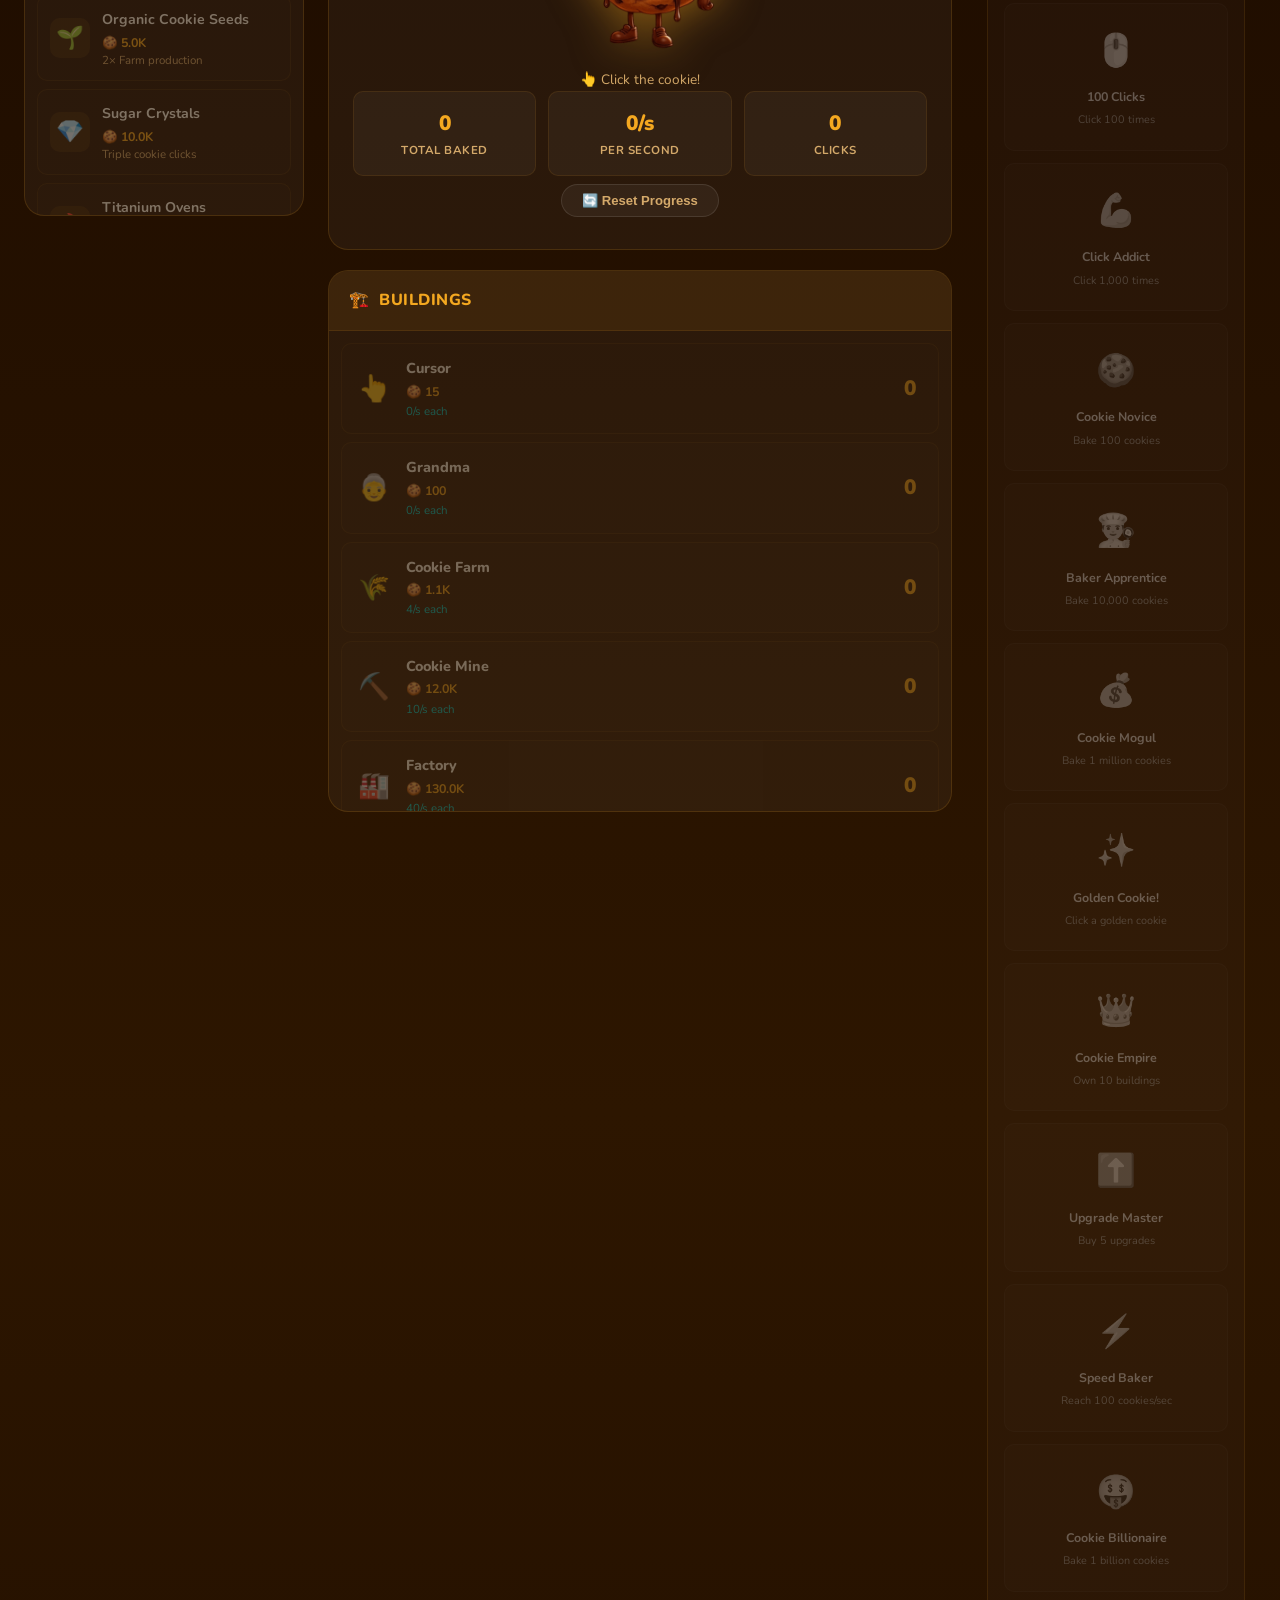
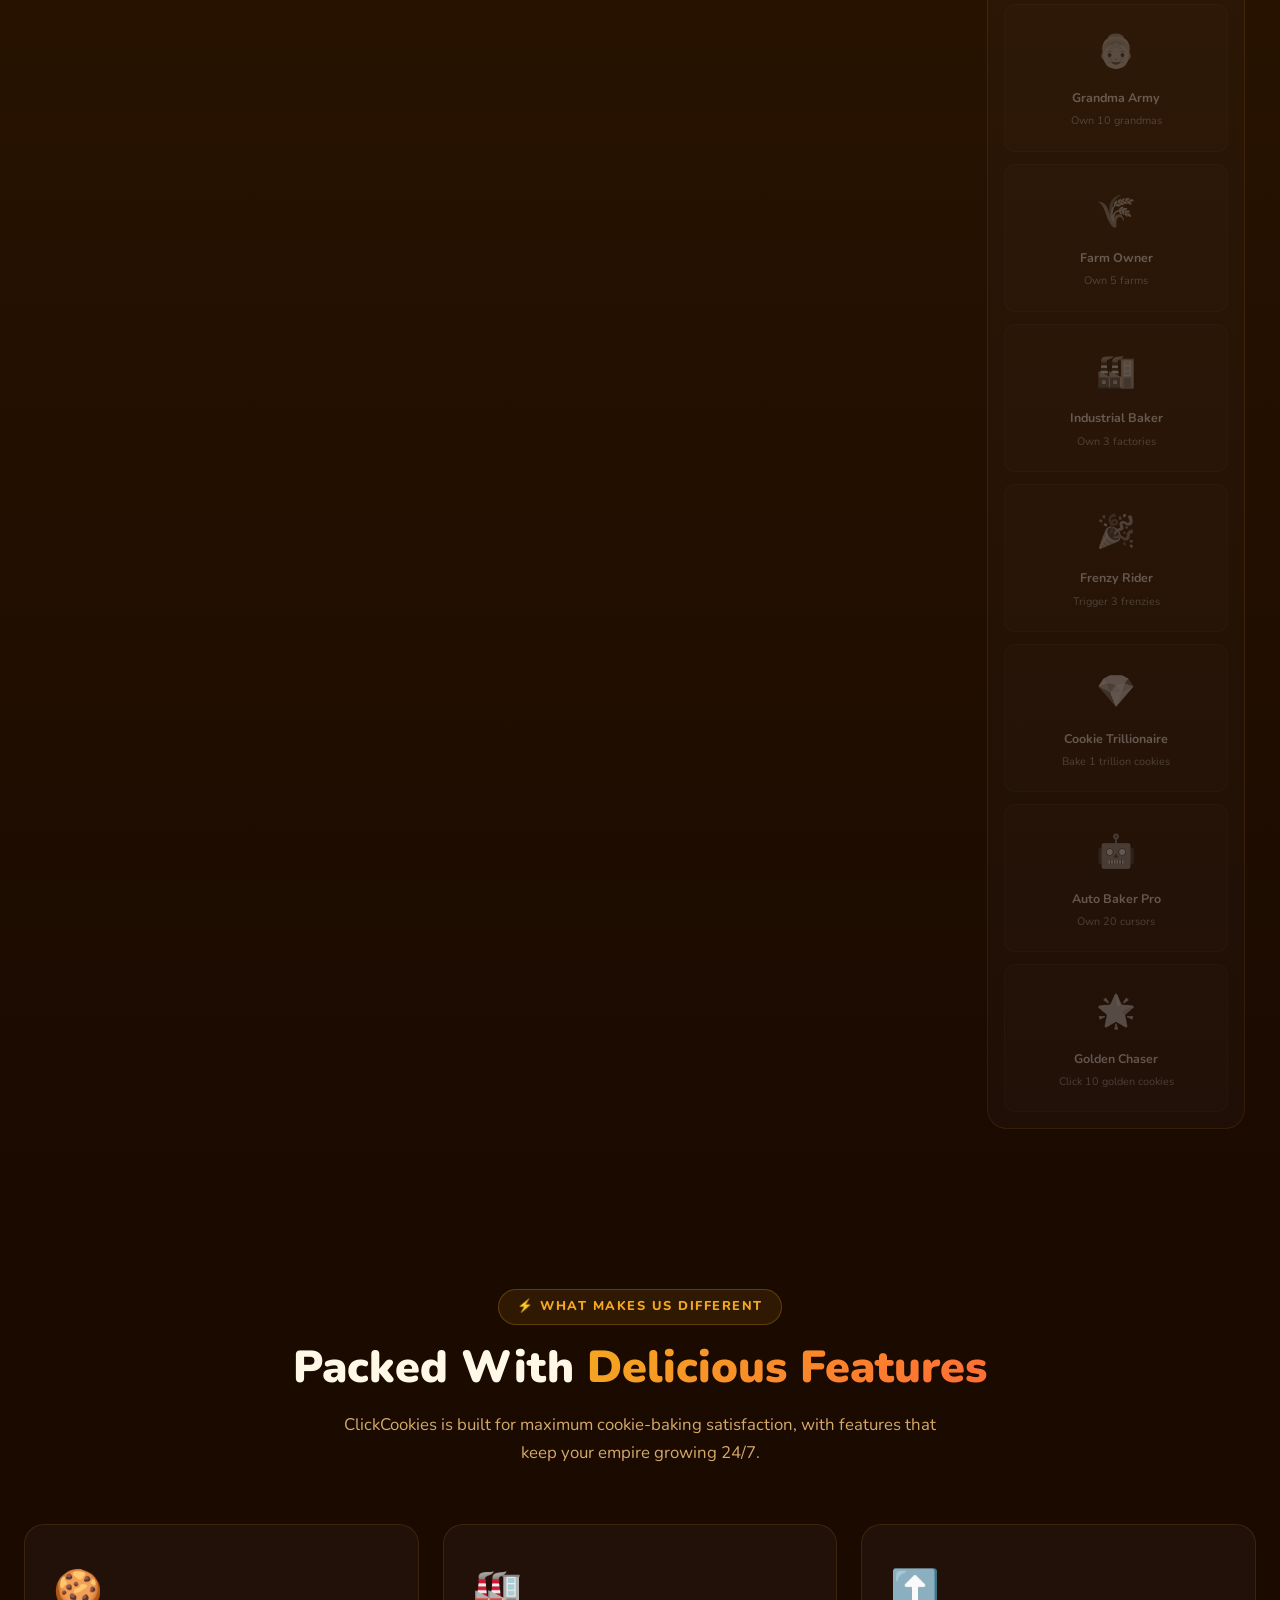
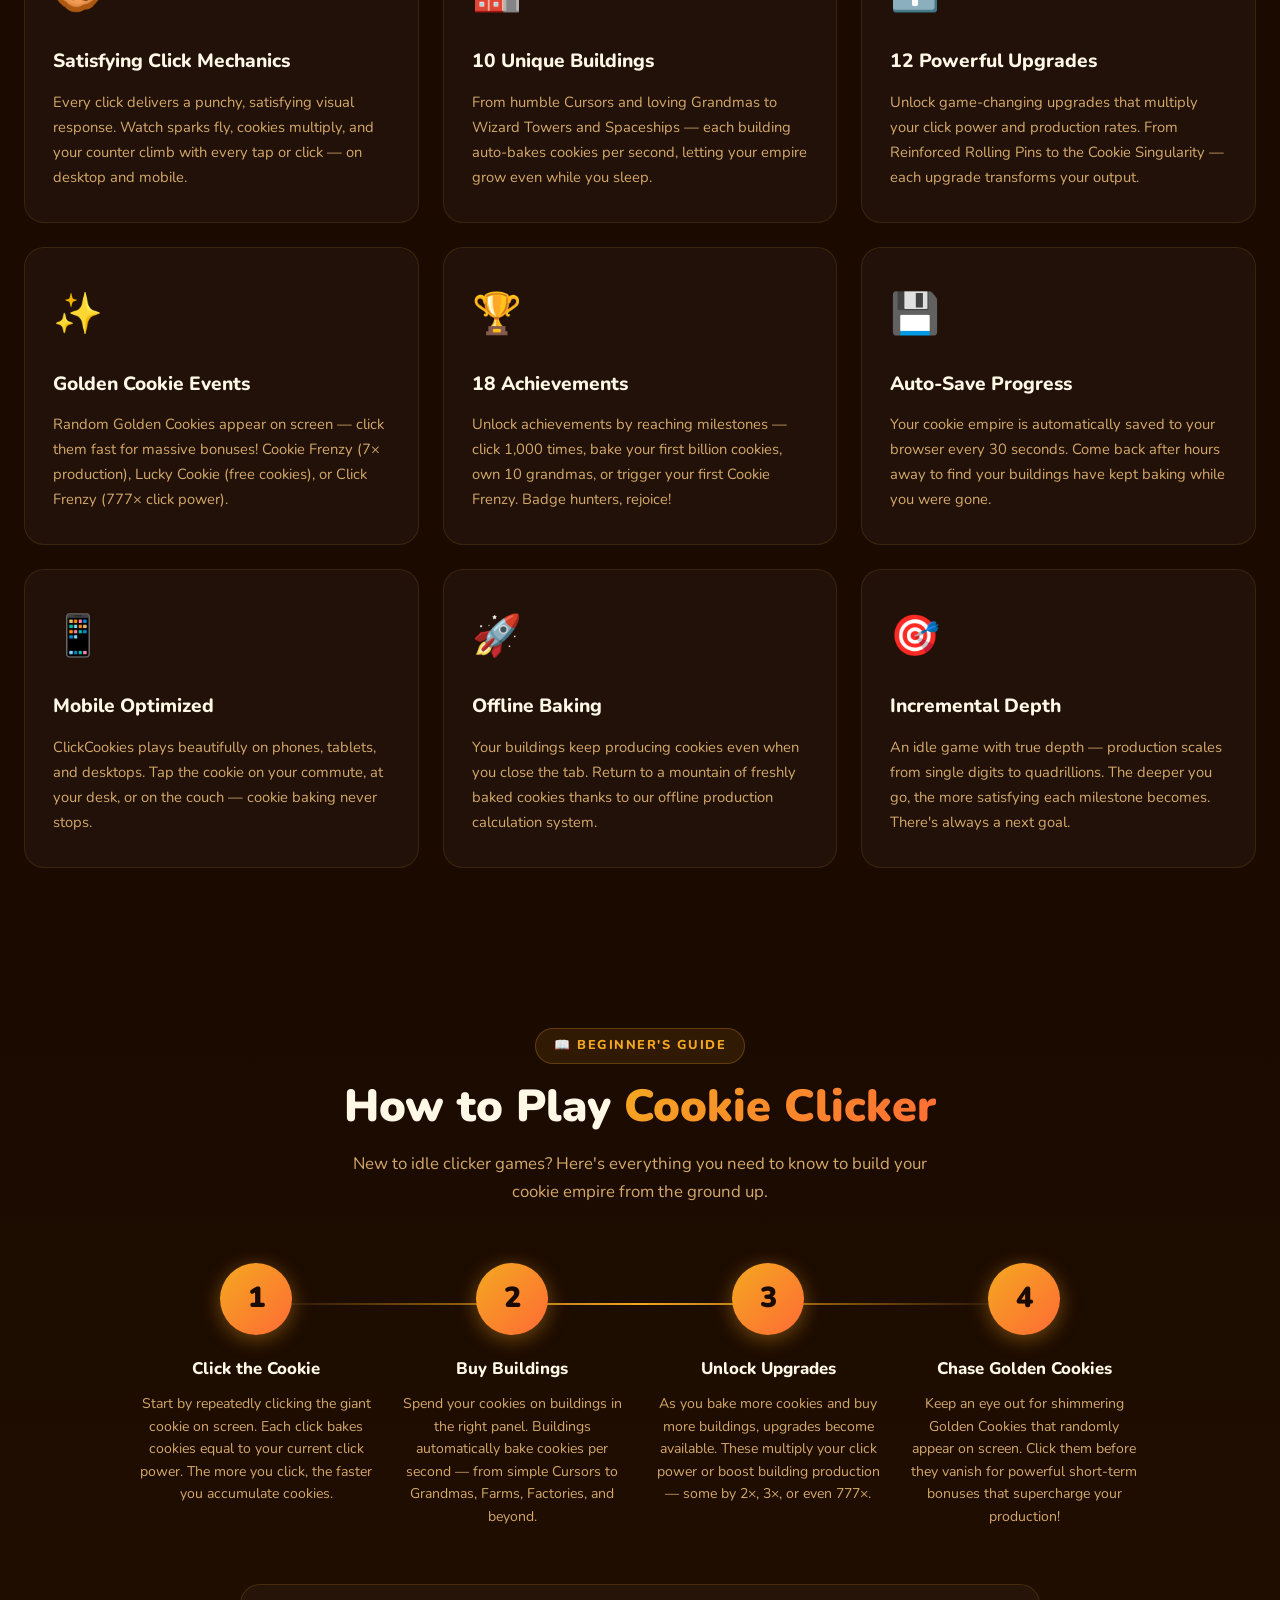
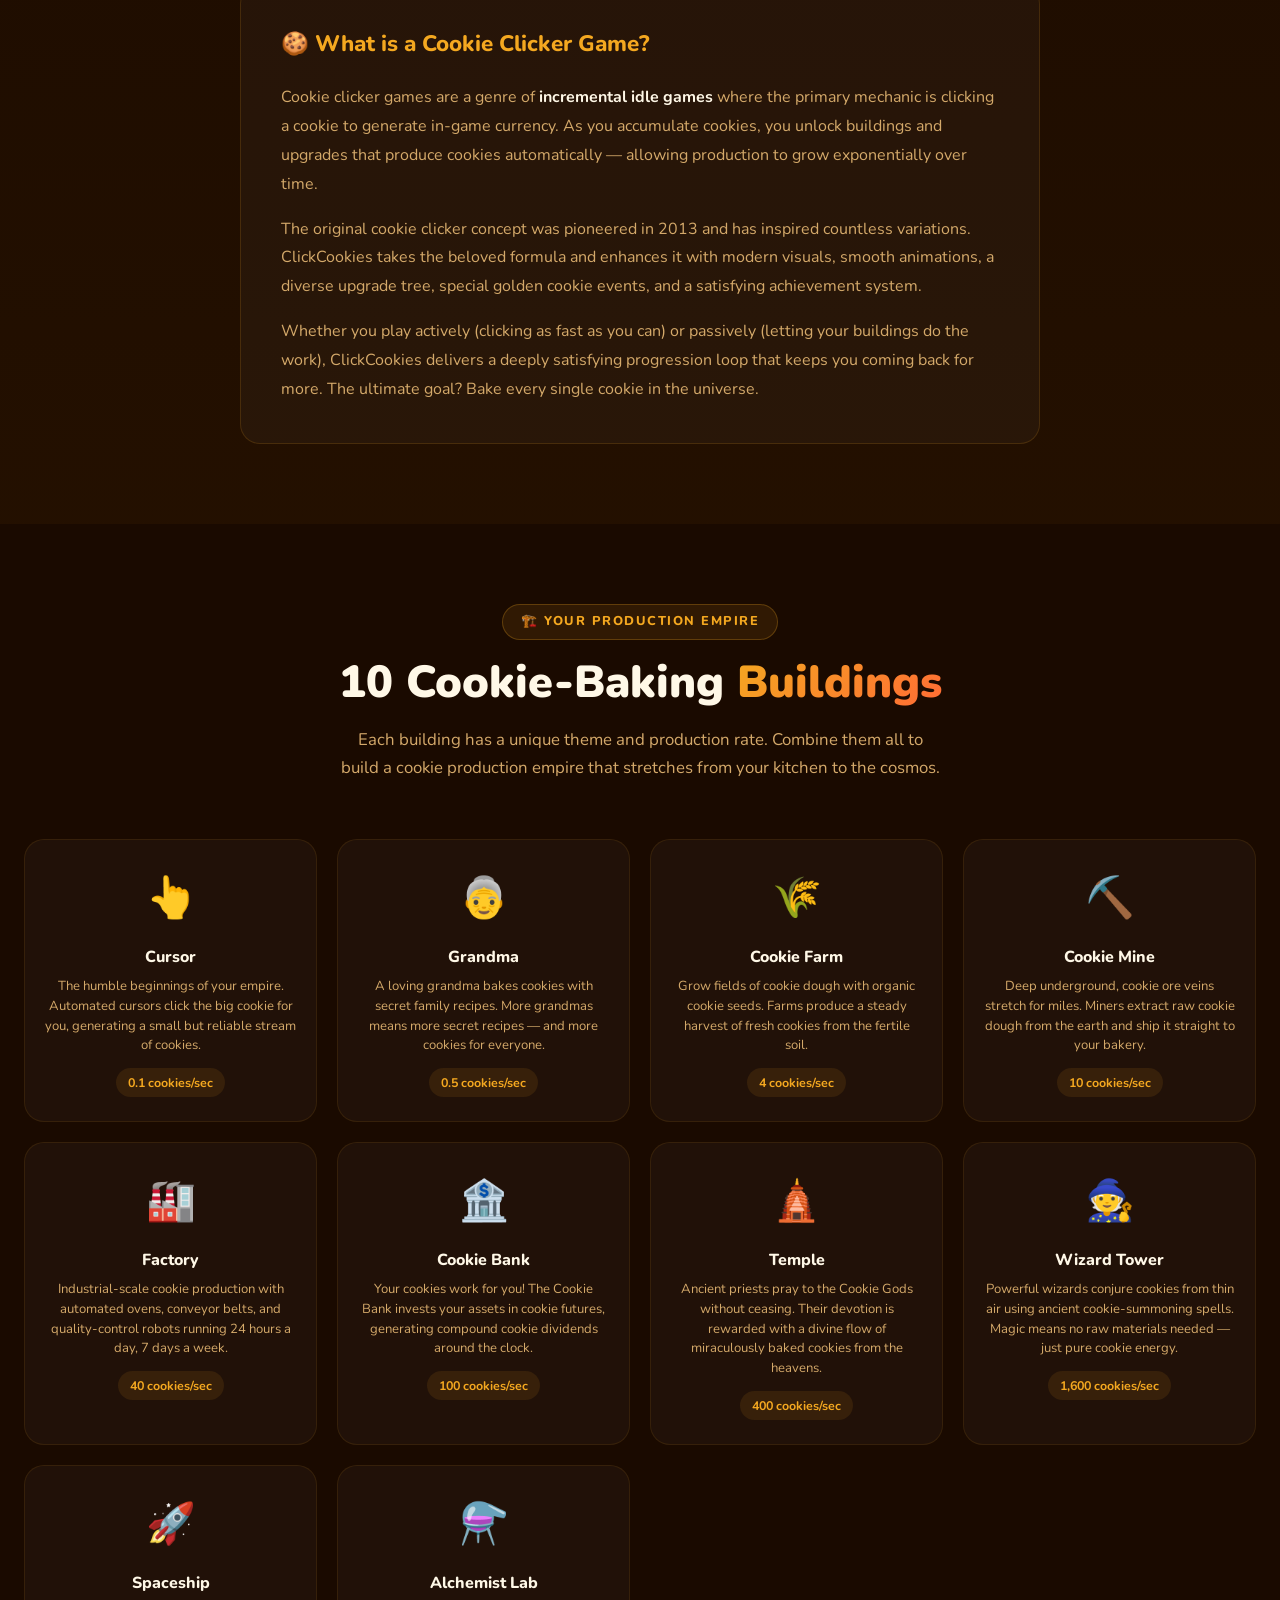
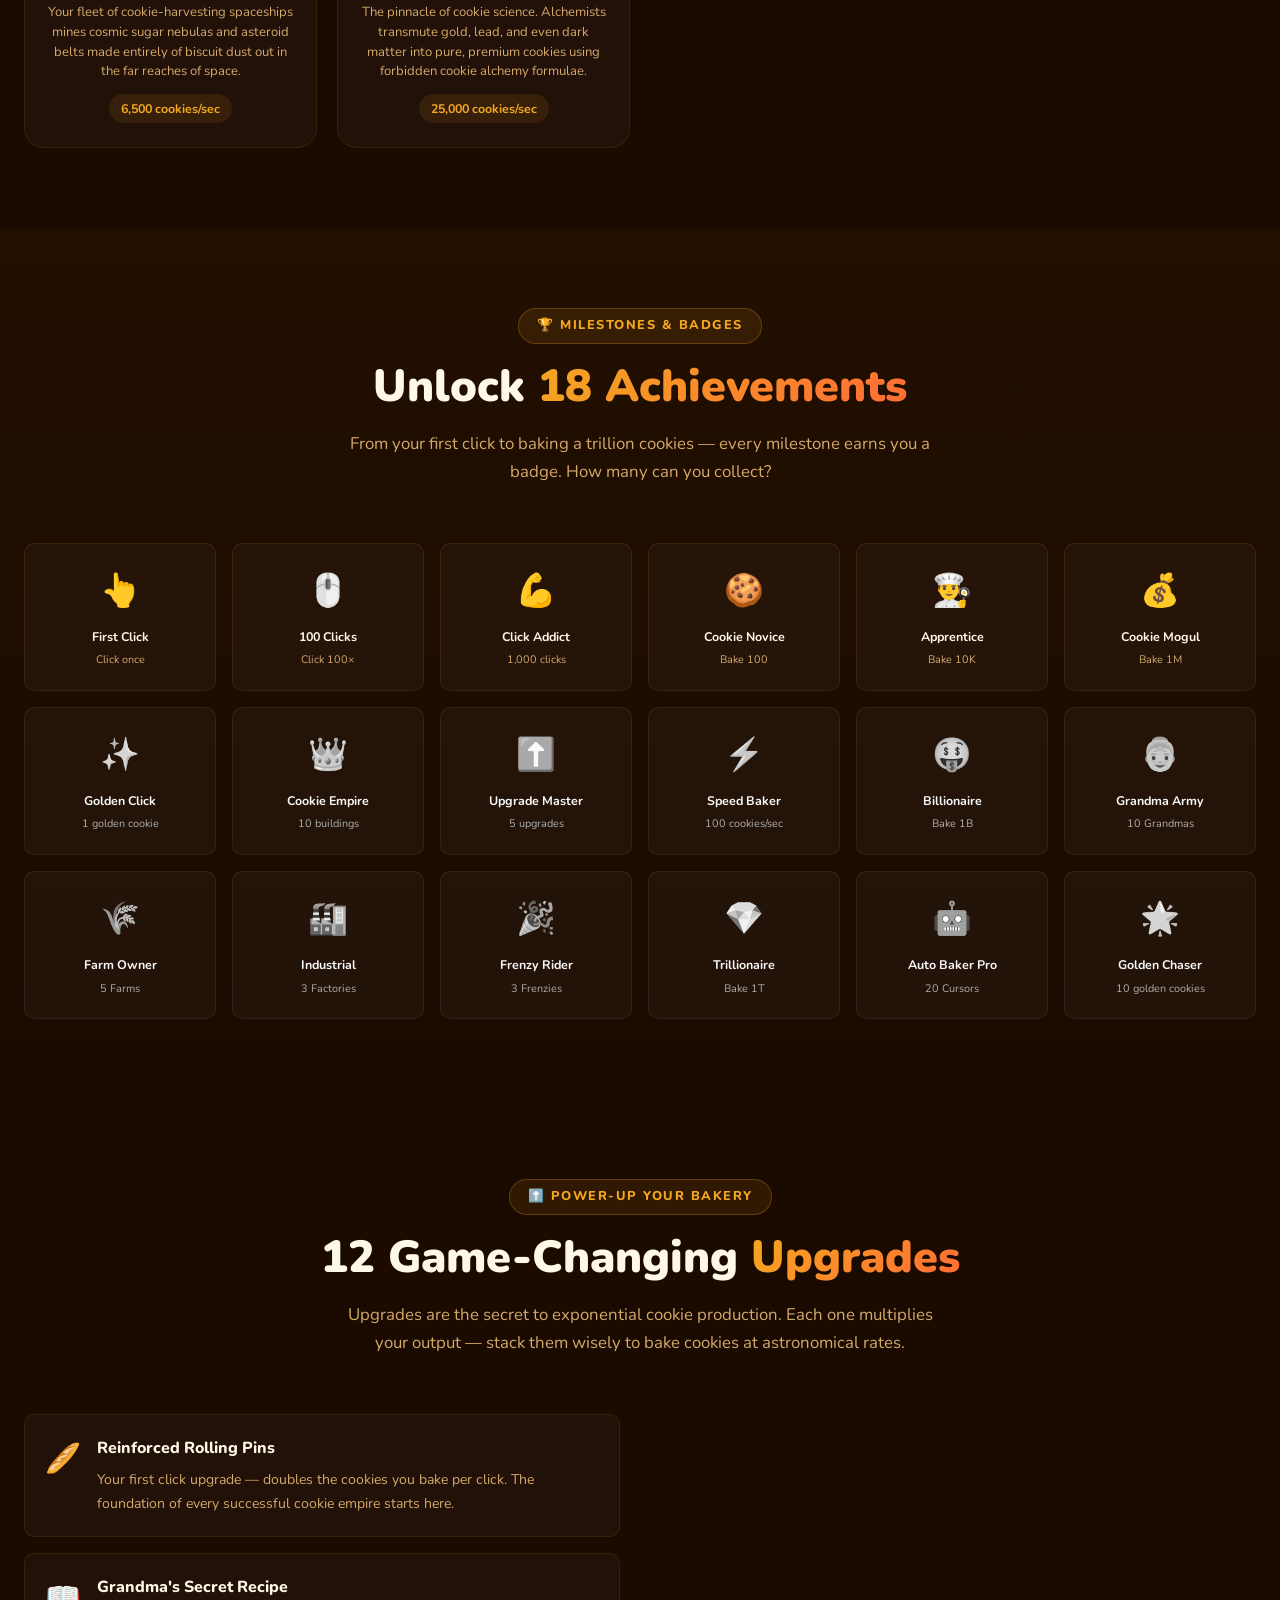
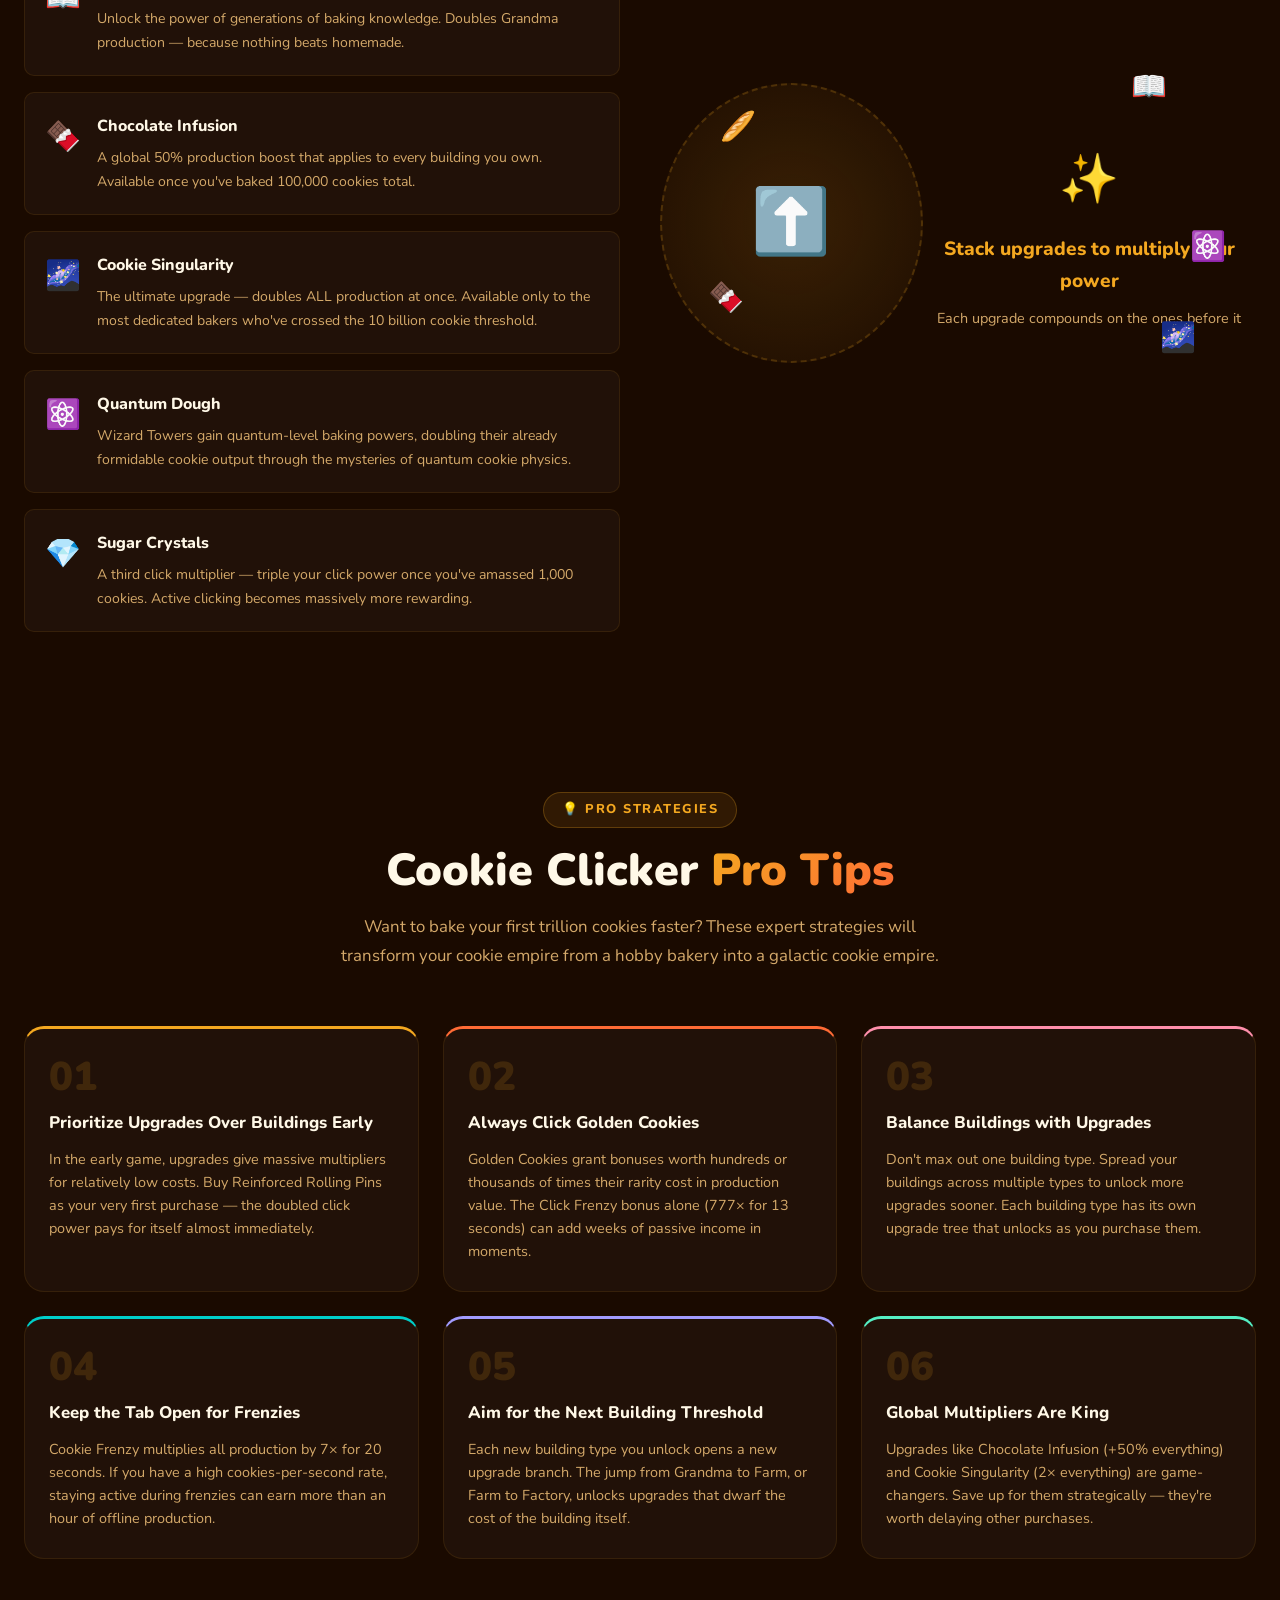
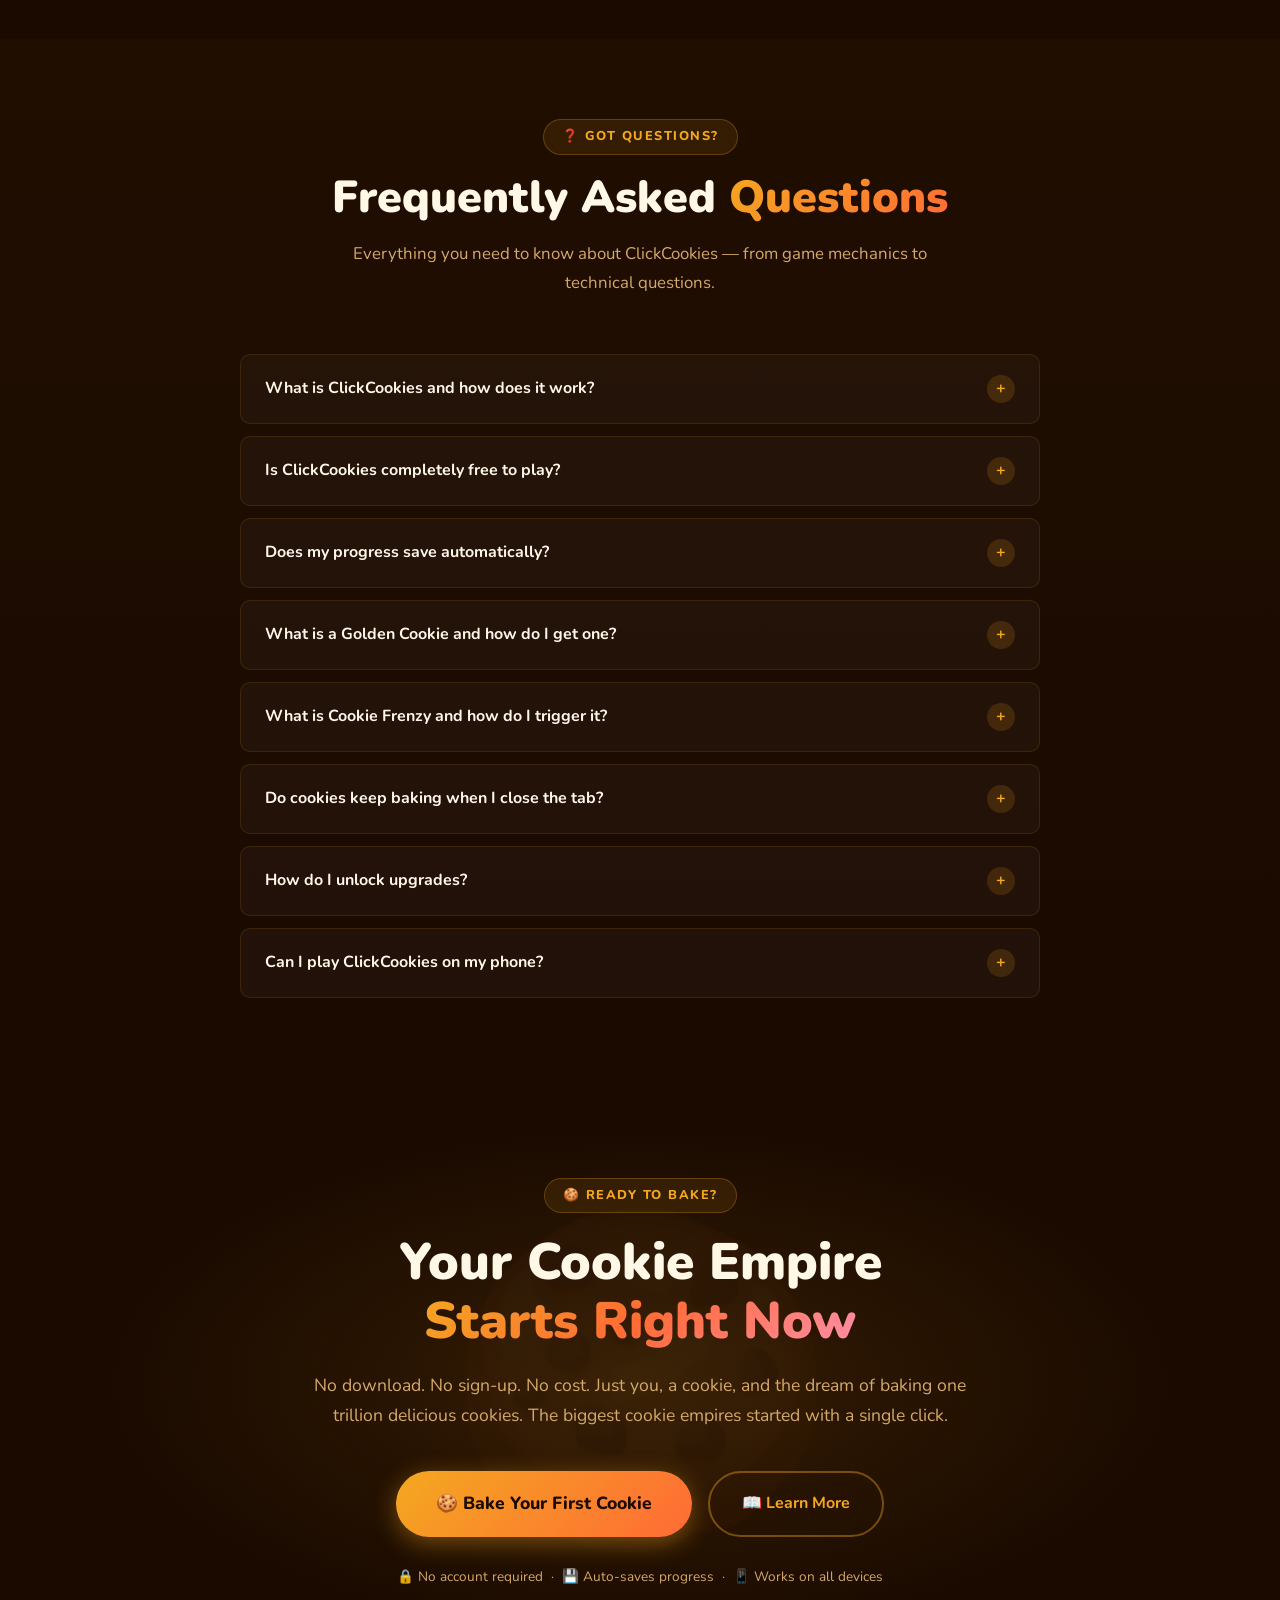
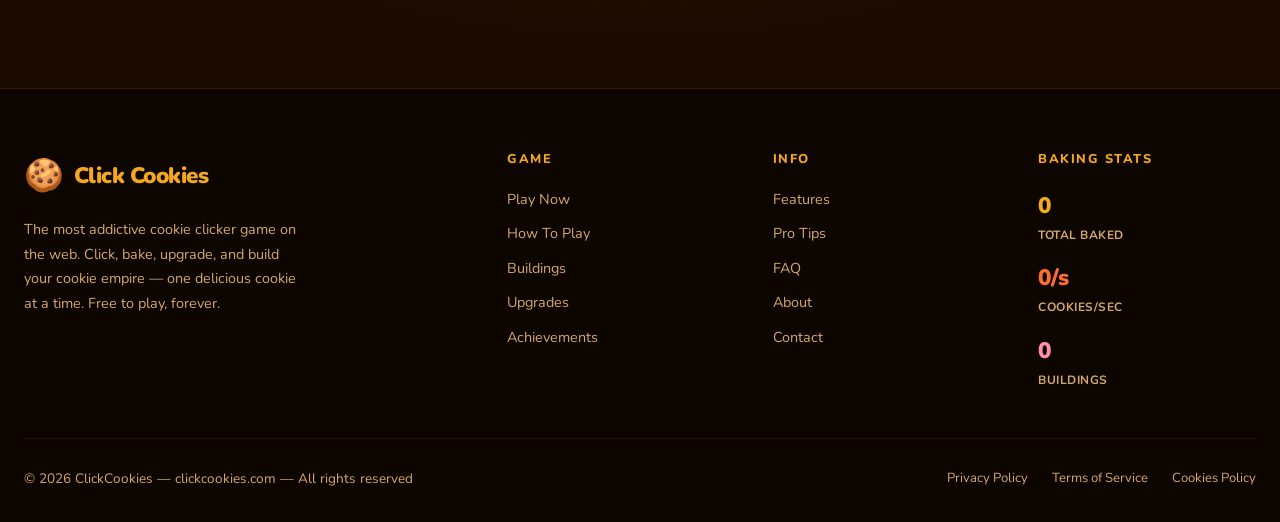
==== commit 0b550cd9: "Update index.html" ====
--- a/index.html
+++ b/index.html
@@ -39,6 +39,8 @@
   "name": "ClickCookies",
   "url": "https://www.clickcookies.com",
   "description": "An addictive incremental idle clicker game where players bake cookies, unlock automated structures, and build a massive baking empire directly in their web browser.",
+  "image": "https://www.clickcookies.com/og-image.png",
+  "screenshot": "https://www.clickcookies.com/hero.png",
   "genre": [
     "Incremental game",
     "Idle game",
